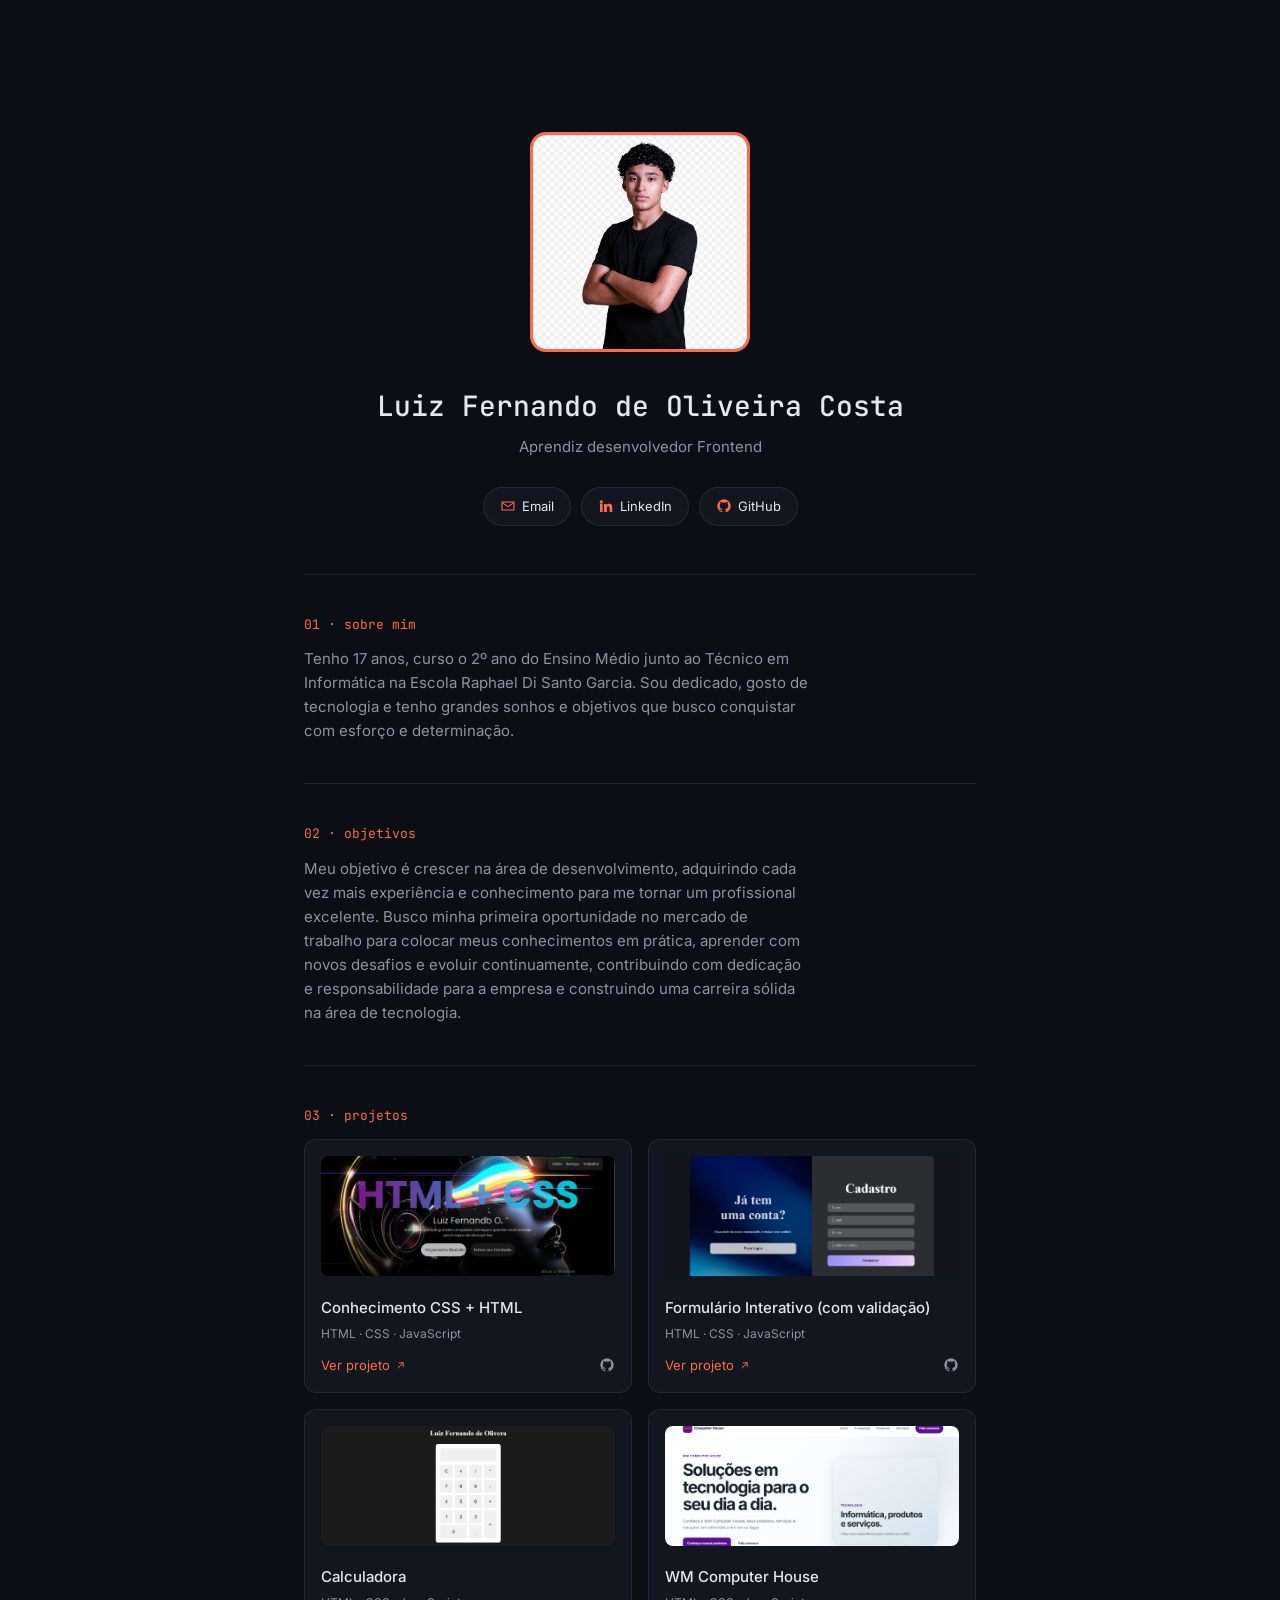
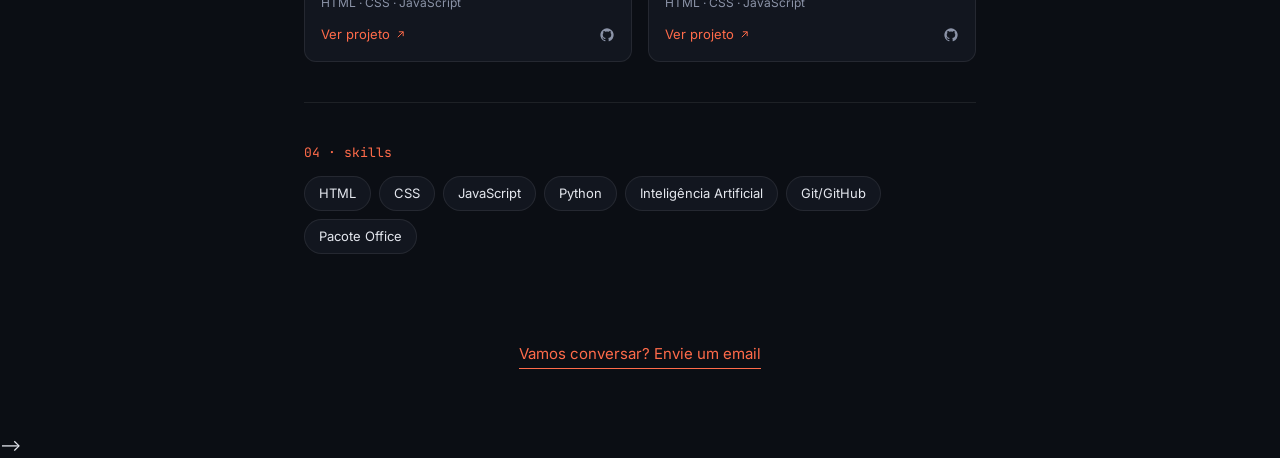
==== index.html @ f67ce9d6 "Add files via upload" ====
<!DOCTYPE html>
<html lang="pt-BR">
<head>
  <meta charset="UTF-8">
  <meta name="viewport" content="width=device-width, initial-scale=1.0">

  <title>LANDING PAGE</title>
  <meta name="description" content="Portfólio de Seu Nome, desenvolvedor(a) frontend. Projetos, skills e contato.">

  <!-- Fontes do Google Fonts: JetBrains Mono (títulos) + Inter (texto) -->
  <link rel="preconnect" href="https://fonts.googleapis.com">
  <link rel="preconnect" href="https://fonts.gstatic.com" crossorigin>
  <link href="https://fonts.googleapis.com/css2?family=Inter:wght@400;500&family=JetBrains+Mono:wght@500&display=swap" rel="stylesheet">

  <!-- Arquivo de estilos (precisa estar na mesma pasta que este HTML) -->
  <link rel="stylesheet" href="./style.css">
</head>
<body>

  
  <header class="hero">
    <div class="photos">

      <img class="photo photo--main" src="./img/foto principal.png" alt="Foto de Seu Nome">
    </div>

    
    <h1 class="hero__name">Luiz Fernando de Oliveira Costa</h1>
    <p class="hero__title"> Aprendiz desenvolvedor Frontend</p>

    
    <nav class="contact-row" aria-label="Contato e redes sociais">
      <a href="mailto: lnando.costa2009@gmail.com" class="contact-pill">
        <svg class="icon" viewBox="0 0 24 24" aria-hidden="true"><path d="M3 6h18v12H3z" fill="none" stroke="currentColor" stroke-width="1.6"/><path d="M3 7l9 6 9-6" fill="none" stroke="currentColor" stroke-width="1.6"/></svg>
        Email
      </a>
      <a href="https://www.linkedin.com/in/luiz-fernando-costa-449b37366/" target="_blank" rel="noopener" class="contact-pill">
        <svg class="icon" viewBox="0 0 24 24" aria-hidden="true"><path fill="currentColor" d="M4.98 3.5a2.5 2.5 0 11-.02 5 2.5 2.5 0 01.02-5zM3 9h4v12H3zM9 9h3.8v1.7h.05c.53-1 1.83-2 3.77-2 4.03 0 4.78 2.65 4.78 6.1V21h-4v-5.6c0-1.34-.02-3.06-1.87-3.06-1.87 0-2.16 1.46-2.16 2.96V21H9z"/></svg>
        LinkedIn
      </a>
      <a href="https://github.com/lnandocosta2009-ctrl" target="_blank" rel="noopener" class="contact-pill">
        <svg class="icon" viewBox="0 0 24 24" aria-hidden="true"><path fill="currentColor" d="M12 2a10 10 0 00-3.16 19.5c.5.1.68-.22.68-.48v-1.7c-2.78.6-3.37-1.34-3.37-1.34-.46-1.16-1.11-1.47-1.11-1.47-.9-.62.07-.6.07-.6 1 .07 1.53 1.03 1.53 1.03.9 1.52 2.34 1.08 2.91.83.09-.65.35-1.08.63-1.33-2.22-.25-4.56-1.11-4.56-4.93 0-1.09.39-1.98 1.03-2.68-.1-.25-.45-1.27.1-2.65 0 0 .84-.27 2.75 1.02a9.5 9.5 0 015 0c1.9-1.29 2.75-1.02 2.75-1.02.55 1.38.2 2.4.1 2.65.64.7 1.03 1.59 1.03 2.68 0 3.83-2.34 4.68-4.57 4.92.36.31.68.92.68 1.85v2.74c0 .27.18.58.69.48A10 10 0 0012 2z"/></svg>
        GitHub
      </a>
    </nav>
  </header>

  <main>

    <!--Sobre mim-->
    <section class="section reveal" id="sobre">
      <p class="section__eyebrow">01 · sobre mim</p>
      <p class="section__text">
        Tenho 17 anos, curso o 2º ano do Ensino Médio junto ao Técnico em Informática na Escola Raphael Di Santo Garcia. Sou dedicado, gosto de tecnologia e tenho grandes sonhos e objetivos que busco conquistar com esforço e determinação.
      </p>
    </section>

    
    <section class="section reveal" id="objetivos">
      <p class="section__eyebrow">02 · objetivos</p>
      <p class="section__text">
        Meu objetivo é crescer na área de desenvolvimento, adquirindo cada vez mais experiência e conhecimento para me tornar um profissional excelente. Busco minha primeira oportunidade no mercado de trabalho para colocar meus conhecimentos em prática, aprender com novos desafios e evoluir continuamente, contribuindo com dedicação e responsabilidade para a empresa e construindo uma carreira sólida na área de tecnologia.
      </p>
    </section>

    <section class="section reveal" id="projetos">
      <p class="section__eyebrow">03 · projetos</p>

      <div class="projects-grid">

        <!-- PROJETO 1 -->
        <article class="project-card">
          <img src="./img/projeto1.PNG" alt="Print do projeto 1" loading="lazy" class="project-card__image">
          <h3 class="project-card__title">Conhecimento CSS + HTML</h3>
          <p class="project-card__stack">HTML · CSS · JavaScript</p>
          <div class="project-card__links">
            <a href="https://primeiro-projeto-dusky.vercel.app/" target="_blank" rel="noopener" class="project-link project-link--main">
              Ver projeto
              <svg class="icon icon--sm" viewBox="0 0 24 24" aria-hidden="true"><path fill="none" stroke="currentColor" stroke-width="1.8" d="M7 17L17 7M9 7h8v8"/></svg>
            </a>
            <a href="https://github.com/lnandocosta2009-ctrl/Primeiro-Projeto" target="_blank" rel="noopener" class="project-link project-link--code" aria-label="Ver código no GitHub">
              <svg class="icon" viewBox="0 0 24 24" aria-hidden="true"><path fill="currentColor" d="M12 2a10 10 0 00-3.16 19.5c.5.1.68-.22.68-.48v-1.7c-2.78.6-3.37-1.34-3.37-1.34-.46-1.16-1.11-1.47-1.11-1.47-.9-.62.07-.6.07-.6 1 .07 1.53 1.03 1.53 1.03.9 1.52 2.34 1.08 2.91.83.09-.65.35-1.08.63-1.33-2.22-.25-4.56-1.11-4.56-4.93 0-1.09.39-1.98 1.03-2.68-.1-.25-.45-1.27.1-2.65 0 0 .84-.27 2.75 1.02a9.5 9.5 0 015 0c1.9-1.29 2.75-1.02 2.75-1.02.55 1.38.2 2.4.1 2.65.64.7 1.03 1.59 1.03 2.68 0 3.83-2.34 4.68-4.57 4.92.36.31.68.92.68 1.85v2.74c0 .27.18.58.69.48A10 10 0 0012 2z"/></svg>
            </a>
          </div>
        </article>

        <!-- PROJETO 2 -->
        <article class="project-card">
          <img src="./img/Formulário Interativo.PNG" alt="Print do projeto 2" loading="lazy" class="project-card__image">
          <h3 class="project-card__title">Formulário Interativo (com validação)</h3>
          <p class="project-card__stack">HTML · CSS · JavaScript</p>
          <div class="project-card__links">
            <a href="https://formul-rio-interativo.vercel.app/" target="_blank" rel="noopener" class="project-link project-link--main">
              Ver projeto
              <svg class="icon icon--sm" viewBox="0 0 24 24" aria-hidden="true"><path fill="none" stroke="currentColor" stroke-width="1.8" d="M7 17L17 7M9 7h8v8"/></svg>
            </a>
            <a href="https://github.com/lnandocosta2009-ctrl/Formul-rio-interativo" target="_blank" rel="noopener" class="project-link project-link--code" aria-label="Ver código no GitHub">
              <svg class="icon" viewBox="0 0 24 24" aria-hidden="true"><path fill="currentColor" d="M12 2a10 10 0 00-3.16 19.5c.5.1.68-.22.68-.48v-1.7c-2.78.6-3.37-1.34-3.37-1.34-.46-1.16-1.11-1.47-1.11-1.47-.9-.62.07-.6.07-.6 1 .07 1.53 1.03 1.53 1.03.9 1.52 2.34 1.08 2.91.83.09-.65.35-1.08.63-1.33-2.22-.25-4.56-1.11-4.56-4.93 0-1.09.39-1.98 1.03-2.68-.1-.25-.45-1.27.1-2.65 0 0 .84-.27 2.75 1.02a9.5 9.5 0 015 0c1.9-1.29 2.75-1.02 2.75-1.02.55 1.38.2 2.4.1 2.65.64.7 1.03 1.59 1.03 2.68 0 3.83-2.34 4.68-4.57 4.92.36.31.68.92.68 1.85v2.74c0 .27.18.58.69.48A10 10 0 0012 2z"/></svg>
            </a>
          </wdiv>
        </article>

        <!--Projeto 3-->
         <article class="project-card">
          <img src="./img/calculadora.PNG" alt="Print do projeto 2" loading="lazy" class="project-card__image">
          <h3 class="project-card__title">Calculadora</h3>
          <p class="project-card__stack">HTML · CSS · JavaScript</p>
          <div class="project-card__links">
            <a href="https://calculadora-red-gamma.vercel.app/" target="_blank" rel="noopener" class="project-link project-link--main">
              Ver projeto
              <svg class="icon icon--sm" viewBox="0 0 24 24" aria-hidden="true"><path fill="none" stroke="currentColor" stroke-width="1.8" d="M7 17L17 7M9 7h8v8"/></svg>
            </a>
            <a href="https://github.com/lnandocosta2009-ctrl/Calculadora" target="_blank" rel="noopener" class="project-link project-link--code" aria-label="Ver código no GitHub">
              <svg class="icon" viewBox="0 0 24 24" aria-hidden="true"><path fill="currentColor" d="M12 2a10 10 0 00-3.16 19.5c.5.1.68-.22.68-.48v-1.7c-2.78.6-3.37-1.34-3.37-1.34-.46-1.16-1.11-1.47-1.11-1.47-.9-.62.07-.6.07-.6 1 .07 1.53 1.03 1.53 1.03.9 1.52 2.34 1.08 2.91.83.09-.65.35-1.08.63-1.33-2.22-.25-4.56-1.11-4.56-4.93 0-1.09.39-1.98 1.03-2.68-.1-.25-.45-1.27.1-2.65 0 0 .84-.27 2.75 1.02a9.5 9.5 0 015 0c1.9-1.29 2.75-1.02 2.75-1.02.55 1.38.2 2.4.1 2.65.64.7 1.03 1.59 1.03 2.68 0 3.83-2.34 4.68-4.57 4.92.36.31.68.92.68 1.85v2.74c0 .27.18.58.69.48A10 10 0 0012 2z"/></svg>
            </a>
          </wdiv>
        </article>

      
         <article class="project-card">
          <img src="./img/WM computer House.PNG" alt="Print do projeto 2" loading="lazy" class="project-card__image">
          <h3 class="project-card__title">WM Computer House</h3>
          <p class="project-card__stack">HTML · CSS · JavaScript</p>
          <div class="project-card__links">
            <a href="https://wm-computer-house.vercel.app/" target="_blank" rel="noopener" class="project-link project-link--main">
              Ver projeto
              <svg class="icon icon--sm" viewBox="0 0 24 24" aria-hidden="true"><path fill="none" stroke="currentColor" stroke-width="1.8" d="M7 17L17 7M9 7h8v8"/></svg>
            </a>
            <a href="https://github.com/lnandocosta2009-ctrl/wm-computer-house" target="_blank" rel="noopener" class="project-link project-link--code" aria-label="Ver código no GitHub">
              <svg class="icon" viewBox="0 0 24 24" aria-hidden="true"><path fill="currentColor" d="M12 2a10 10 0 00-3.16 19.5c.5.1.68-.22.68-.48v-1.7c-2.78.6-3.37-1.34-3.37-1.34-.46-1.16-1.11-1.47-1.11-1.47-.9-.62.07-.6.07-.6 1 .07 1.53 1.03 1.53 1.03.9 1.52 2.34 1.08 2.91.83.09-.65.35-1.08.63-1.33-2.22-.25-4.56-1.11-4.56-4.93 0-1.09.39-1.98 1.03-2.68-.1-.25-.45-1.27.1-2.65 0 0 .84-.27 2.75 1.02a9.5 9.5 0 015 0c1.9-1.29 2.75-1.02 2.75-1.02.55 1.38.2 2.4.1 2.65.64.7 1.03 1.59 1.03 2.68 0 3.83-2.34 4.68-4.57 4.92.36.31.68.92.68 1.85v2.74c0 .27.18.58.69.48A10 10 0 0012 2z"/></svg>
            </a>
          </wdiv>
        </article>
    
      </div>
    </section>

    
    <section class="section reveal" id="skills">
      <p class="section__eyebrow">04 · skills</p>
      <ul class="skills-list">
        <li class="skill-tag">HTML</li>
        <li class="skill-tag">CSS</li>
        <li class="skill-tag">JavaScript</li>
        <li class="skill-tag">Python</li>
        <li class="skill-tag">Inteligência Artificial</li>
        <li class="skill-tag">Git/GitHub</li>
        <li class="skill-tag">Pacote Office</li>
      </ul>
    </section>

  </main>

  <!--RODAPÉ-->
  <footer class="footer">
    <a href="mailto:lnando.costa2009@gmail.com" class="footer__cta">Vamos conversar? Envie um email</a>

    <!-- Botão "voltar ao topo" -->
    <button id="btnTopo" class="back-to-top" aria-label="Voltar ao topo">
      <svg class="icon" viewBox="0 0 24 24" aria-hidden="true"><path fill="none" stroke="currentColor" stroke-width="1.8" d="M12 19V5M5 12l7-7 7 7"/></svg>
    </button>
  </footer>

 -->
  <script src="script.js"></script>
</body>
</html>
---- style.css ----
:root {
  --bg: #0B0E14;             
  --surface: #12161F;        
  --surface-alt: #1A2030;     
  --border: rgba(255, 255, 255, 0.08);
  --text-primary: #E4E7EE;
  --text-secondary: #8B93A7;
  --accent: #FF6B4A;         
  --accent-secondary: #3ECF8E;

  --font-body: 'Inter', sans-serif;
  --font-heading: 'JetBrains Mono', monospace;
}


* {
  box-sizing: border-box;
  margin: 0;
  padding: 0;
}

body {
  background: var(--bg);
  color: var(--text-primary);
  font-family: var(--font-body);
  line-height: 1.6;
  -webkit-font-smoothing: antialiased;
}

a {
  color: inherit;
  text-decoration: none;
}

/* Foco visível pra quem navega pelo teclado (acessibilidade) */
a:focus-visible,
button:focus-visible {
  outline: 2px solid var(--accent);
  outline-offset: 2px;
}

.icon {
  width: 16px;
  height: 16px;
}
.icon--sm {
  width: 13px;
  height: 13px;
}

/* ==============================================================
   HERO (topo com as 3 fotos)
================================================================= */
.hero {
  padding: 72px 24px 48px;
  text-align: center;
}

.photos {
  display: flex;
  justify-content: center;
  align-items: flex-end;
  height: 280px; /* controla o espaço reservado pras fotos */
  margin-bottom: 32px;
}

.photo {
  object-fit: cover;
  border-radius: 16px;
  background: var(--surface-alt); /* aparece enquanto a foto carrega */
}

.photo--main {
  width: 220px;
  height: 220px;
  border: 3px solid var(--accent);
  box-shadow: 0 0 0 8px var(--bg); /* "respiro" entre a foto principal e as de trás */
  z-index: 2; /* garante que ela fique por cima das laterais */
  position: relative;
}

.photo--side {
  width: 150px;
  height: 150px;
  border: 1px solid var(--border);
  opacity: 0.9;
}

.photo--left {
  transform: rotate(-8deg) translateX(36px);
}

.photo--right {
  transform: rotate(8deg) translateX(-36px);
}

.hero__name {
  font-family: var(--font-heading);
  font-weight: 500;
  font-size: 28px;
  margin-bottom: 6px;
}

.hero__title {
  color: var(--text-secondary);
  font-size: 15px;
  margin-bottom: 28px;
}

/* ---- Animação de entrada das fotos (sobem e aparecem) ---- */
@keyframes riseIn {
  from {
    opacity: 0;
    transform: translateY(32px);
  }
  to {
    opacity: 1;
    transform: translateY(0);
  }
}

/* A foto principal já tem transform fixo (nenhum), então a animação
   só mexe em opacity/translateY. Já as fotos laterais têm rotação +
   translateX fixos: por isso a animação delas usa a mesma técnica,
   mas combinando os dois com uma variável de transform final
   (ver as classes .photo--left/.photo--right acima: o navegador
   aplica a rotação/translateX como estado final da animação). */
.photo--main {
  animation: riseIn 0.6s cubic-bezier(0.2, 0.8, 0.2, 1) both;
}

.photo--left {
  animation: riseInLeft 0.6s cubic-bezier(0.2, 0.8, 0.2, 1) 0.12s both;
}
.photo--right {
  animation: riseInRight 0.6s cubic-bezier(0.2, 0.8, 0.2, 1) 0.12s both;
}

@keyframes riseInLeft {
  from { opacity: 0; transform: rotate(-8deg) translateX(36px) translateY(32px); }
  to   { opacity: 1; transform: rotate(-8deg) translateX(28px) translateY(0); }
}
@keyframes riseInRight {
  from { opacity: 0; transform: rotate(8deg) translateX(-36px) translateY(32px); }
  to   { opacity: 1; transform: rotate(8deg) translateX(-36px) translateY(0); }
}

/* Respeita quem tem a opção "reduzir movimento" ativada no sistema */
@media (prefers-reduced-motion: reduce) {
  .photo--main,
  .photo--left,
  .photo--right {
    animation: none;
  }
}

/* ==============================================================
   LINKS DE CONTATO (email, LinkedIn, GitHub)
================================================================= */
.contact-row {
  display: flex;
  justify-content: center;
  flex-wrap: wrap;
  gap: 10px;
}

.contact-pill {
  display: inline-flex;
  align-items: center;
  gap: 6px;
  background: var(--surface);
  border: 1px solid var(--border);
  border-radius: 20px;
  padding: 8px 16px;
  font-size: 13px;
  transition: border-color 0.15s ease;
}

.contact-pill:hover {
  border-color: var(--accent);
}

.contact-pill .icon {
  color: var(--accent);
}

/* ==============================================================
   SEÇÕES (sobre, objetivos, projetos, skills)
================================================================= */
main {
  max-width: 720px;
  margin: 0 auto;
  padding: 0 24px;
}

.section {
  border-top: 1px solid var(--border);
  padding: 40px 0;
}

.section__eyebrow {
  font-family: var(--font-heading);
  font-size: 13px;
  color: var(--accent);
  margin-bottom: 12px;
}

.section__text {
  color: var(--text-secondary);
  font-size: 15px;
  max-width: 56ch; /* linhas de texto mais curtas = mais fácil de ler */
}

/* ==============================================================
   PROJETOS
================================================================= */
.projects-grid {
  display: grid;
  grid-template-columns: 1fr 1fr; /* 2 colunas no desktop */
  gap: 16px;
}

.project-card {
  background: var(--surface);
  border: 1px solid var(--border);
  border-radius: 12px;
  padding: 16px;
  transition: border-color 0.15s ease, transform 0.15s ease;
}

.project-card:hover {
  border-color: var(--accent);
  transform: translateY(-2px);
}

.project-card__image {
  width: 100%;
  height: 120px;
  object-fit: cover;
  border-radius: 8px;
  background: var(--surface-alt); /* aparece enquanto a imagem carrega */
  margin-bottom: 12px;
}

.project-card__title {
  font-size: 15px;
  font-weight: 500;
  margin-bottom: 4px;
}

.project-card__stack {
  font-size: 12px;
  color: var(--text-secondary);
  margin-bottom: 12px;
}

.project-card__links {
  display: flex;
  align-items: center;
  justify-content: space-between;
}

.project-link {
  display: inline-flex;
  align-items: center;
}

.project-link--main {
  display: inline-flex;
  align-items: center;
  gap: 4px;
  font-size: 13px;
  color: var(--accent);
}

.project-link--code {
  color: var(--text-secondary);
  transition: color 0.15s ease;
}
.project-link--code:hover {
  color: var(--text-primary);
}

/* ==============================================================
   SKILLS
================================================================= */
.skills-list {
  display: flex;
  flex-wrap: wrap;
  gap: 8px;
  list-style: none;
}

.skill-tag {
  background: var(--surface);
  border: 1px solid var(--border);
  border-radius: 20px;
  padding: 6px 14px;
  font-size: 13px;
}

/* ==============================================================
   RODAPÉ
================================================================= */
.footer {
  max-width: 720px;
  margin: 0 auto;
  padding: 48px 24px 64px;
  display: flex;
  justify-content: center;
}

.footer__cta {
  color: var(--accent);
  font-size: 15px;
  border-bottom: 1px solid var(--accent);
  padding-bottom: 2px;
}

/* Botão "voltar ao topo": fica escondido até o script.js
   adicionar a classe "is-visible" (depois que a pessoa rola a página) */
.back-to-top {
  position: fixed;
  bottom: 24px;
  right: 24px;
  width: 44px;
  height: 44px;
  border-radius: 50%;
  background: var(--surface);
  border: 1px solid var(--border);
  color: var(--text-primary);
  display: flex;
  align-items: center;
  justify-content: center;
  cursor: pointer;
  opacity: 0;
  visibility: hidden;
  transition: opacity 0.2s ease, visibility 0.2s ease;
}

.back-to-top.is-visible {
  opacity: 1;
  visibility: visible;
}

.back-to-top:hover {
  border-color: var(--accent);
}

/* ==============================================================
   RESPONSIVIDADE
   Abaixo de 768px (tablets e celulares maiores)
================================================================= */
@media (max-width: 768px) {
  .projects-grid {
    grid-template-columns: 1fr; /* projetos empilham em 1 coluna */
  }
}

/* Abaixo de 480px (celulares) */
@media (max-width: 480px) {
  .hero {
    padding: 56px 16px 40px;
  }

  .photos {
    height: 160px;
  }

  /* fotos menores e mais próximas, senão não cabe na tela */
  .photo--main {
    width: 120px;
    height: 120px;
  }

  .photo--side {
    width: 84px;
    height: 84px;
  }

  .photo--left {
    transform: rotate(-8deg) translateX(16px);
  }
  .photo--right {
    transform: rotate(8deg) translateX(-16px);
  }
  @keyframes riseInLeft {
    from { opacity: 0; transform: rotate(-8deg) translateX(16px) translateY(32px); }
    to   { opacity: 1; transform: rotate(-8deg) translateX(16px) translateY(0); }
  }
  @keyframes riseInRight {
    from { opacity: 0; transform: rotate(8deg) translateX(-16px) translateY(32px); }
    to   { opacity: 1; transform: rotate(8deg) translateX(-16px) translateY(0); }
  }

  .hero__name {
    font-size: 22px;
  }

  .contact-pill {
    font-size: 12px;
    padding: 7px 12px;
  }

  main {
    padding: 0 16px;
  }

  .back-to-top {
    right: 16px;
    bottom: 16px;
  }
}


.reveal {
  opacity: 0;
  transform: translateY(24px);
  transition: opacity 0.6s ease, transform 0.6s ease;
}

.reveal.is-visible {
  opacity: 1;
  transform: translateY(0);
}

@media (prefers-reduced-motion: reduce) {
  .reveal {
    opacity: 1;
    transform: none;
    transition: none;
  }
}

.project-card:hover {
  border-color: var(--accent);
  transform: translateY(-6px);
  box-shadow: 0 12px 24px rgba(0, 0, 0, 0.35), 0 0 0 1px var(--accent), 0 0 24px rgba(255, 107, 74, 0.35);
}

@media (prefers-reduced-motion: reduce) {
  .project-card:hover {
    transform: none;
  }
}
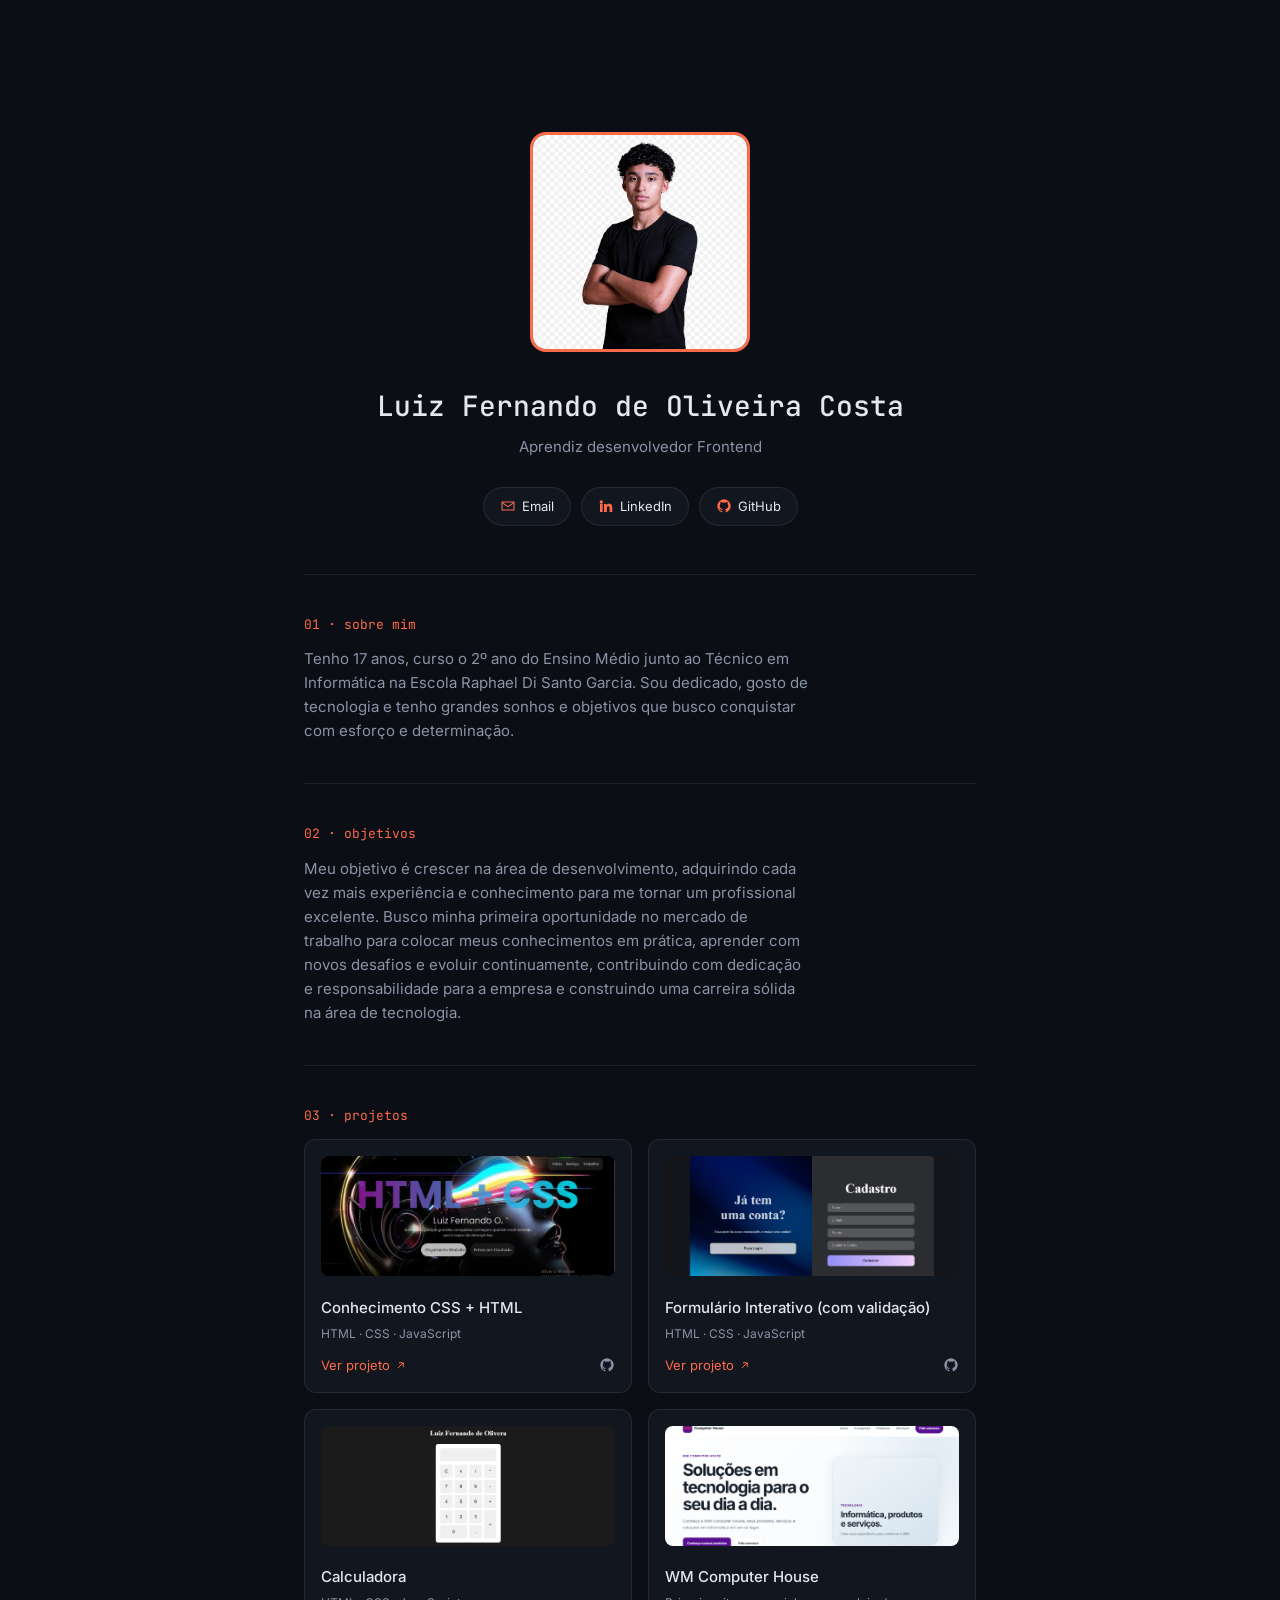
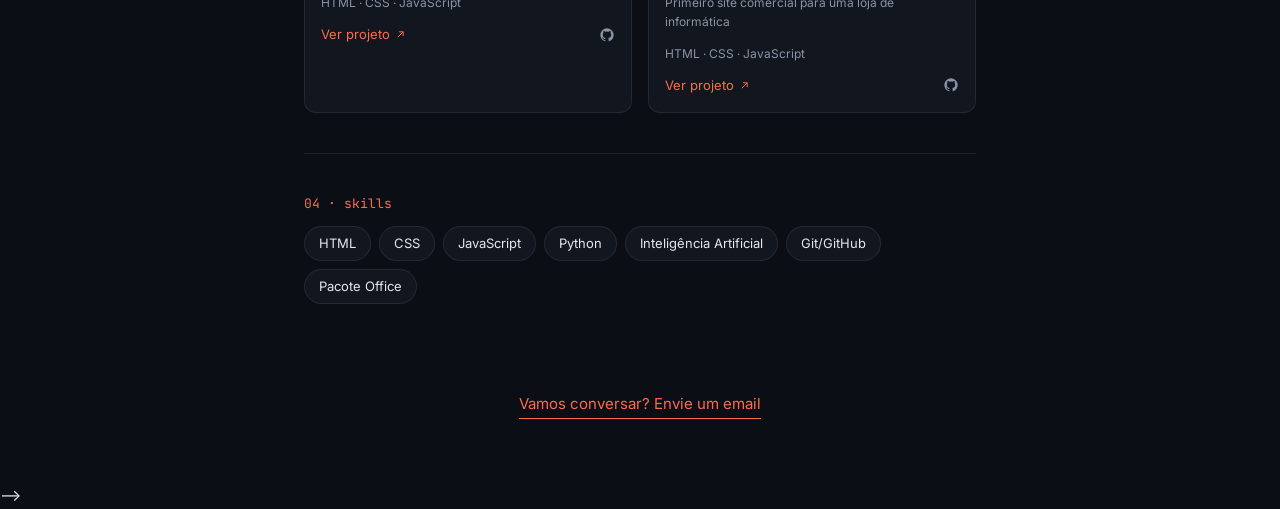
==== commit 33059cd0: "Add files via upload" ====
--- a/index.html
+++ b/index.html
@@ -120,6 +120,7 @@
          <article class="project-card">
           <img src="./img/WM computer House.PNG" alt="Print do projeto 2" loading="lazy" class="project-card__image">
           <h3 class="project-card__title">WM Computer House</h3>
+          <p class="project-card__stack">Primeiro site comercial para uma loja de informática</p>
           <p class="project-card__stack">HTML · CSS · JavaScript</p>
           <div class="project-card__links">
             <a href="https://wm-computer-house.vercel.app/" target="_blank" rel="noopener" class="project-link project-link--main">
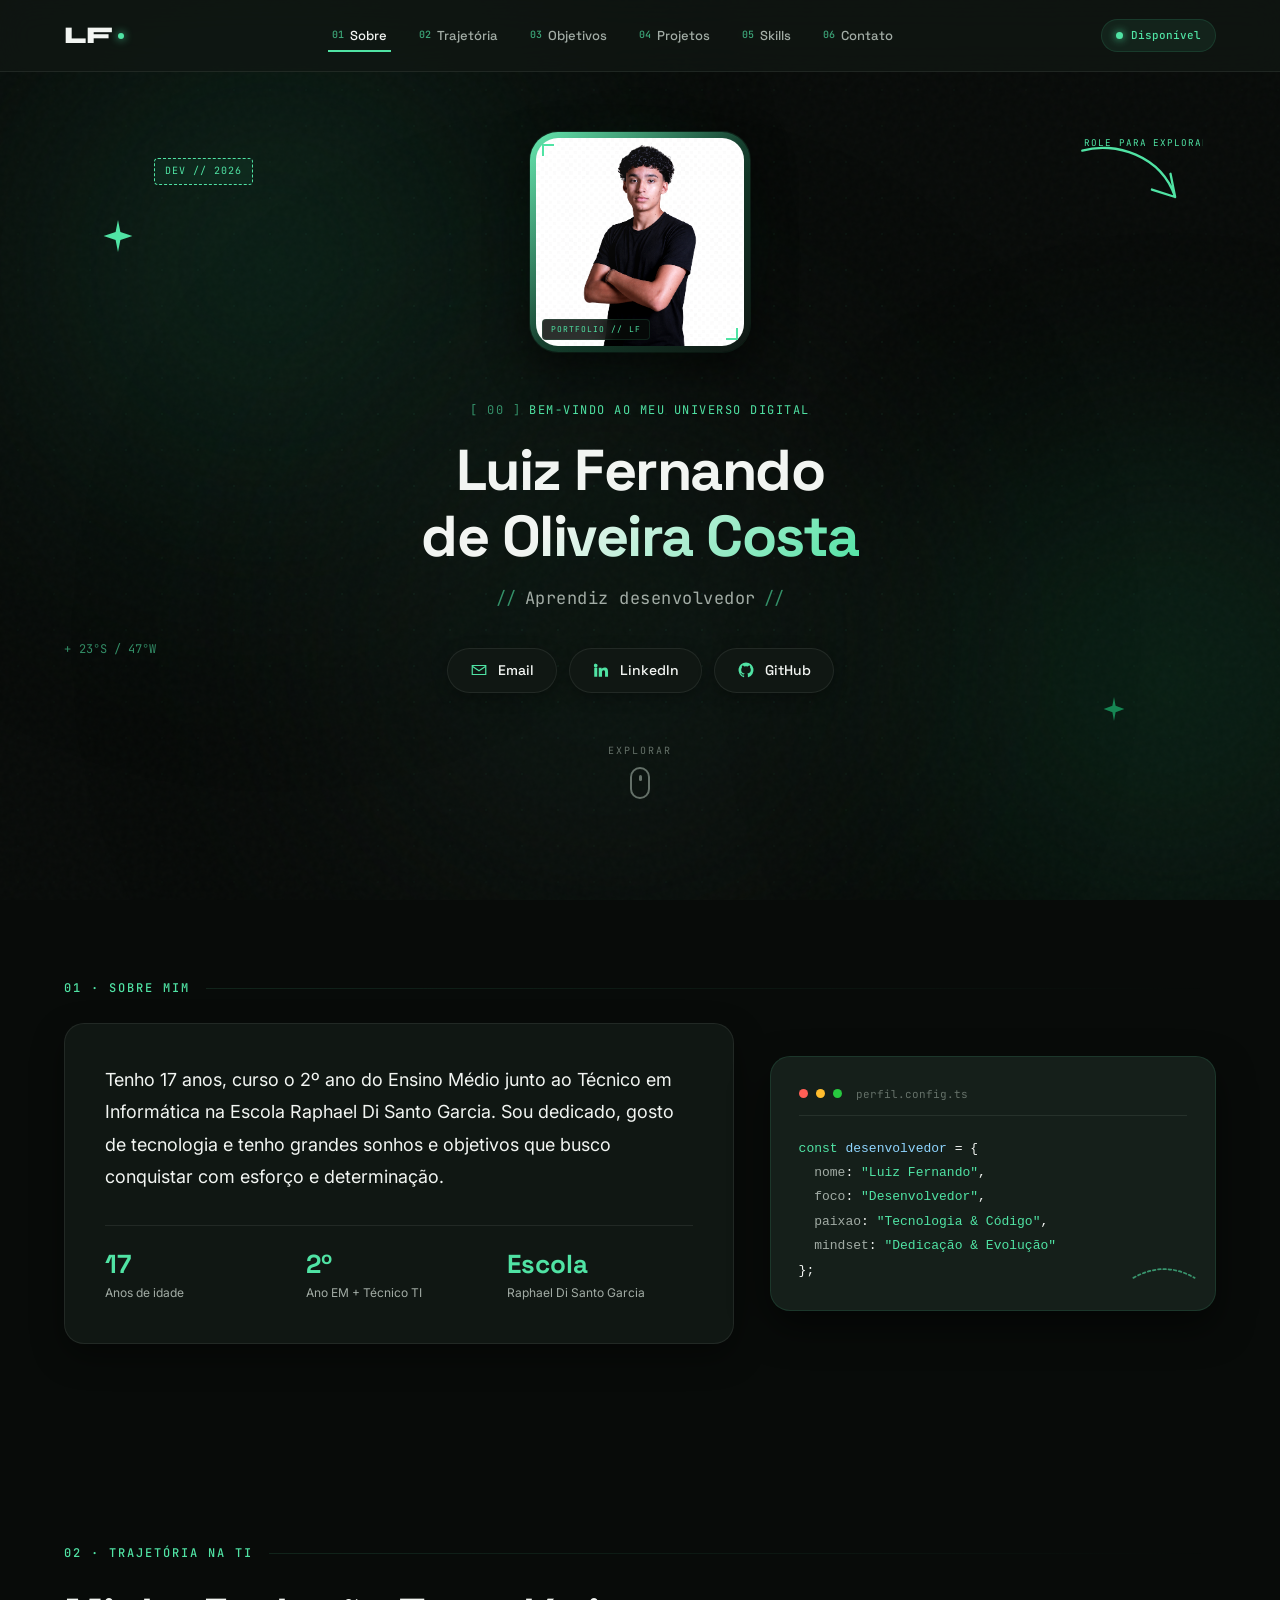
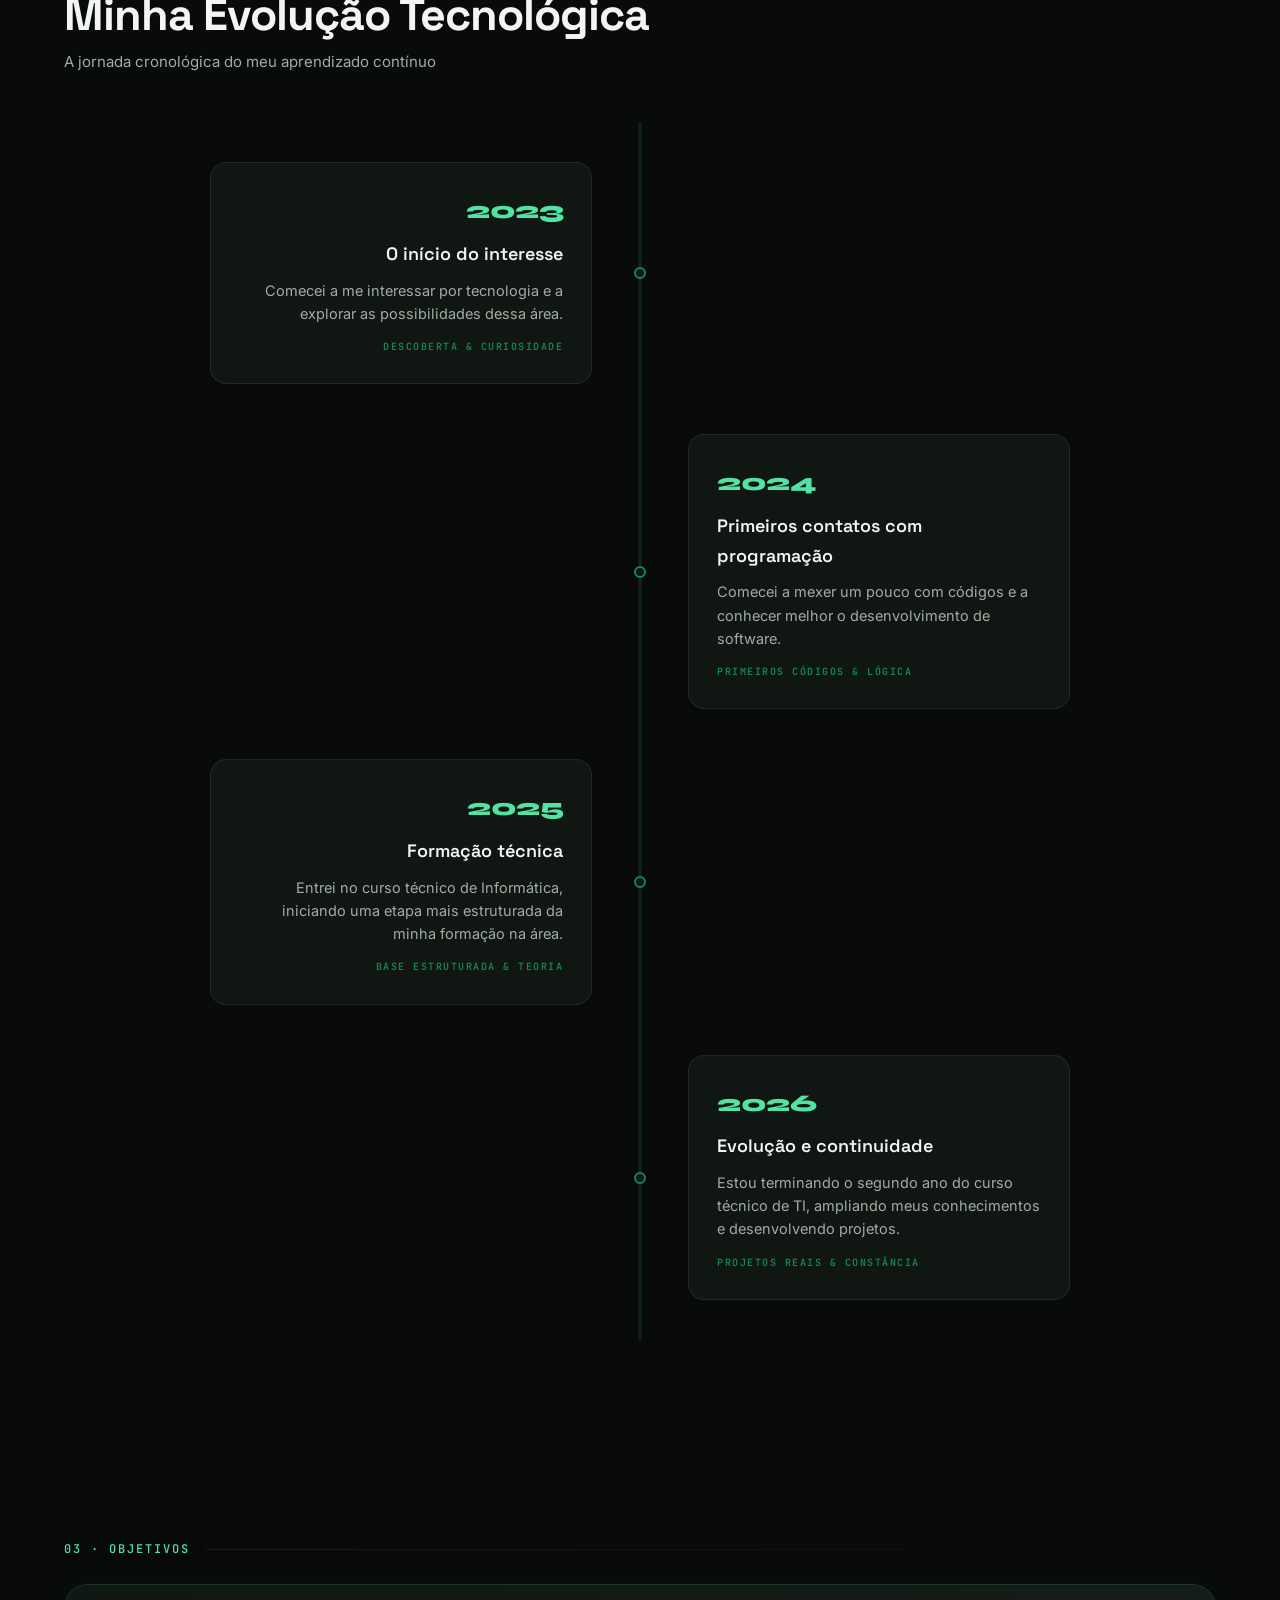
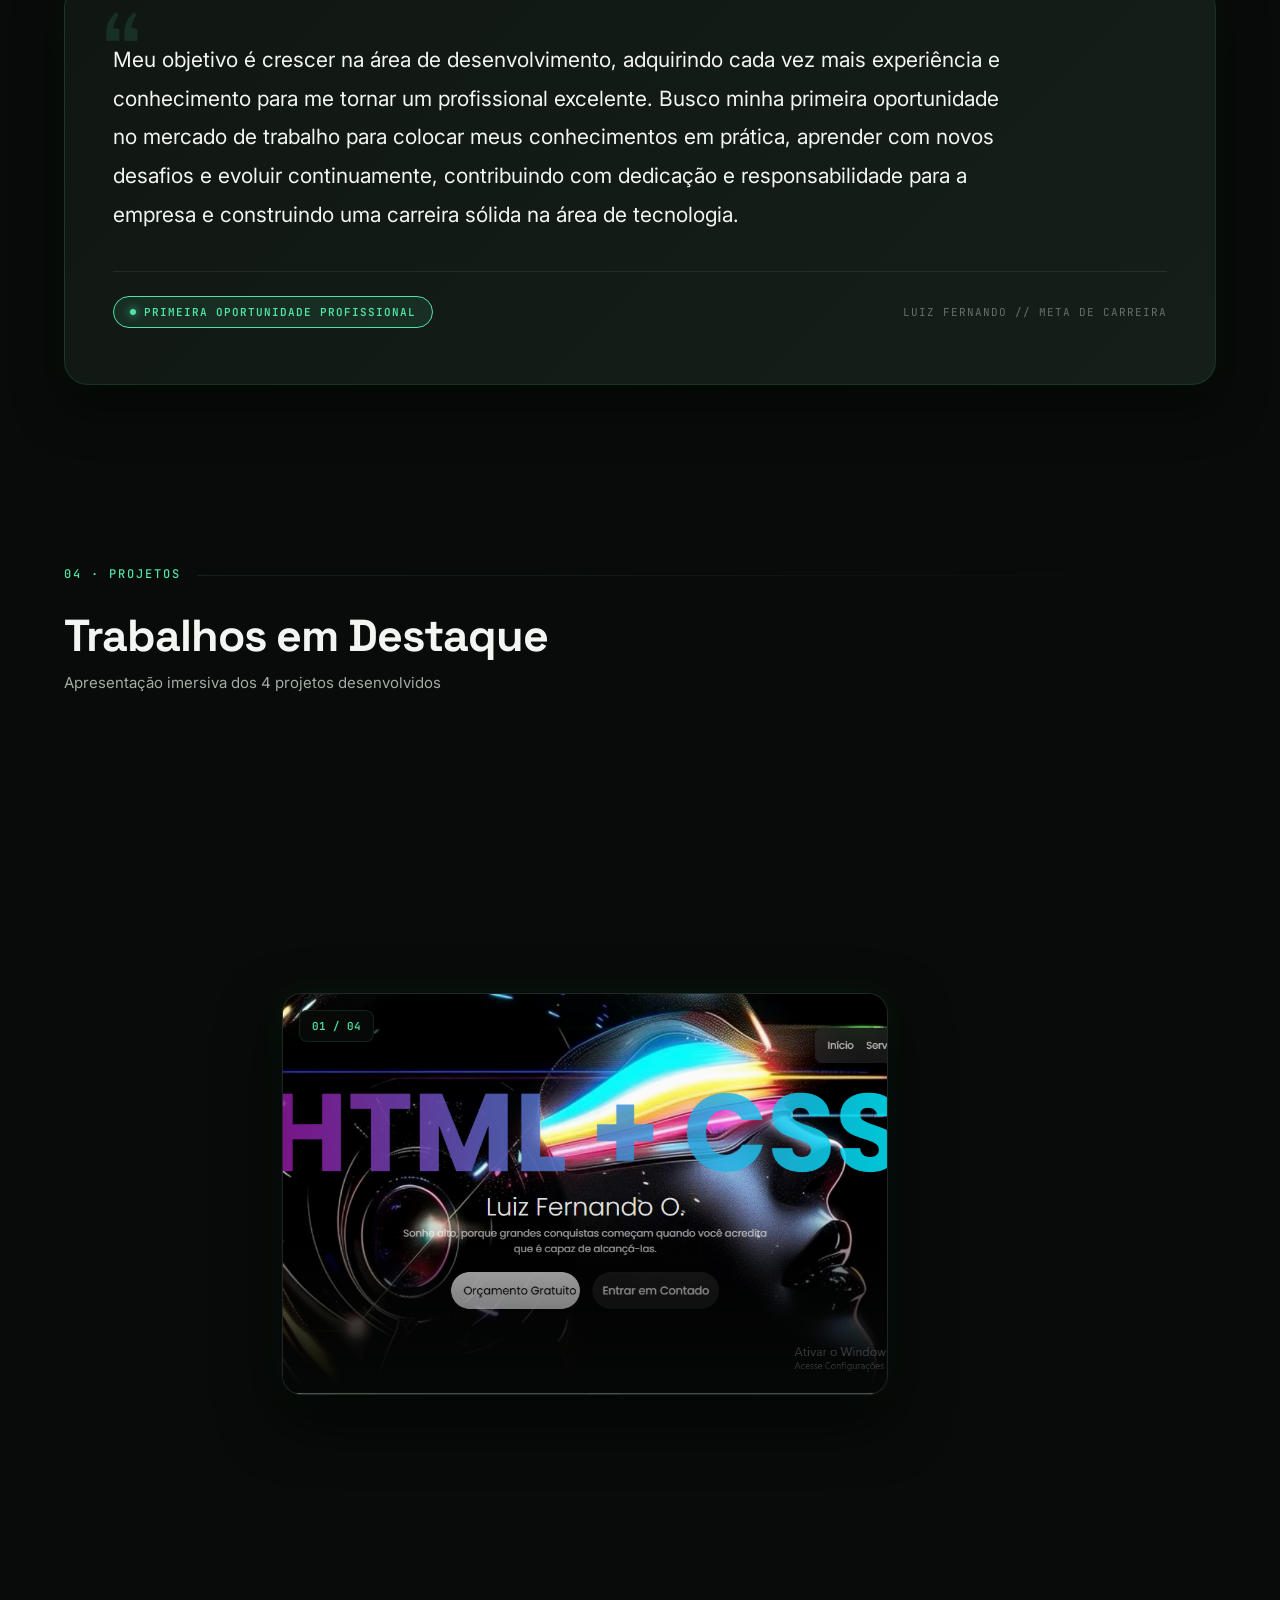
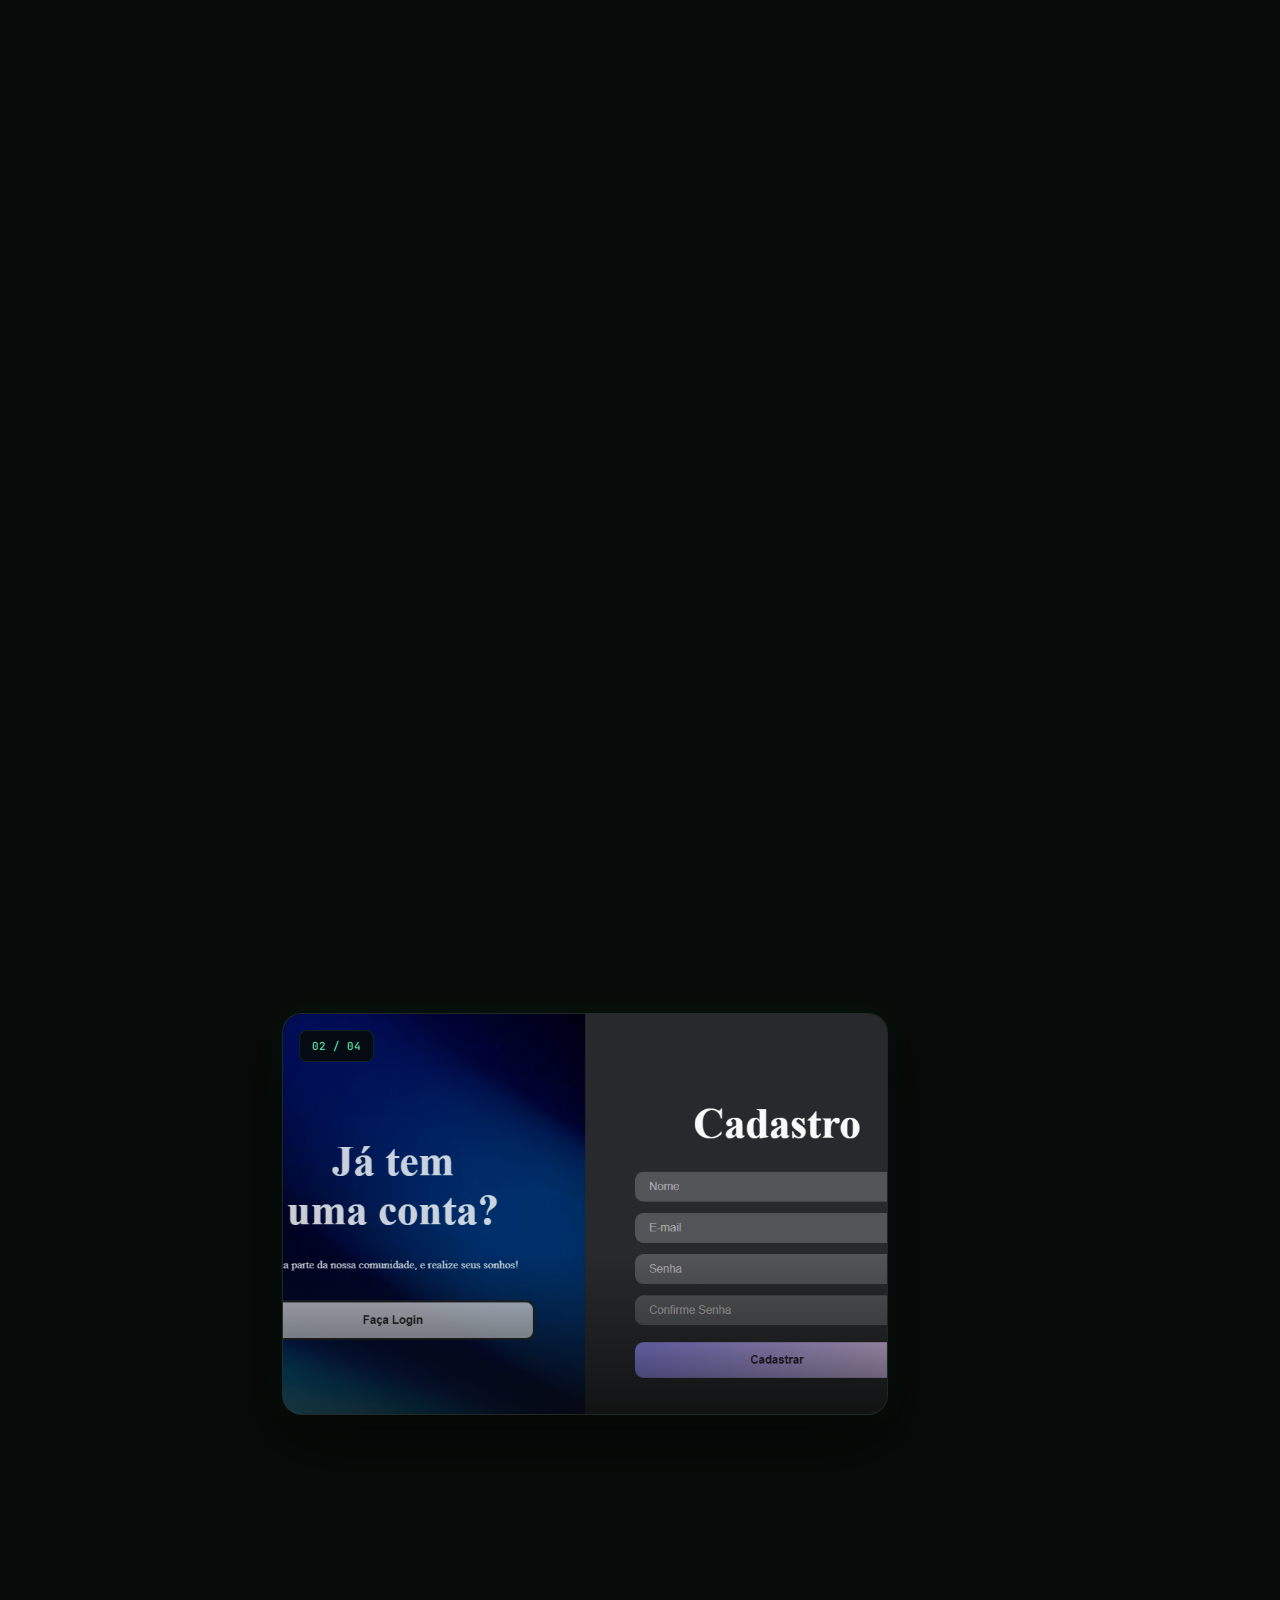
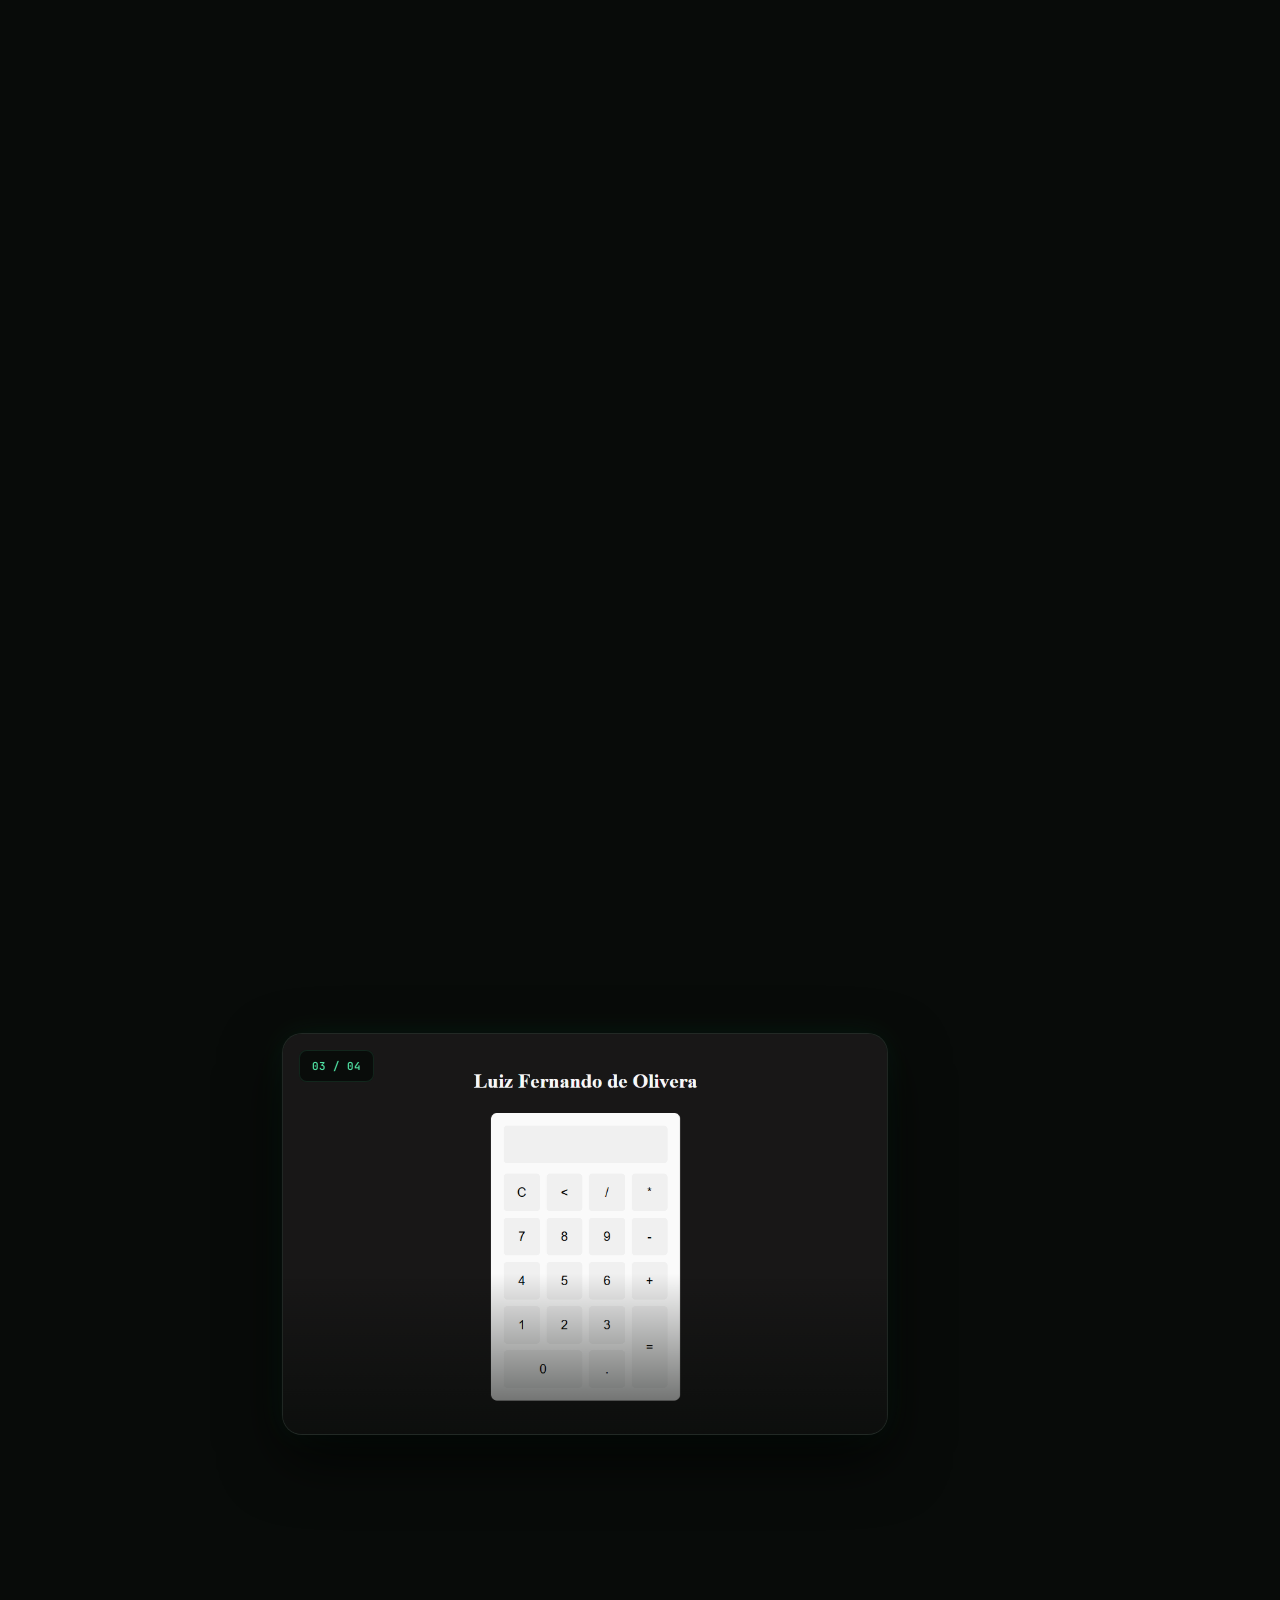
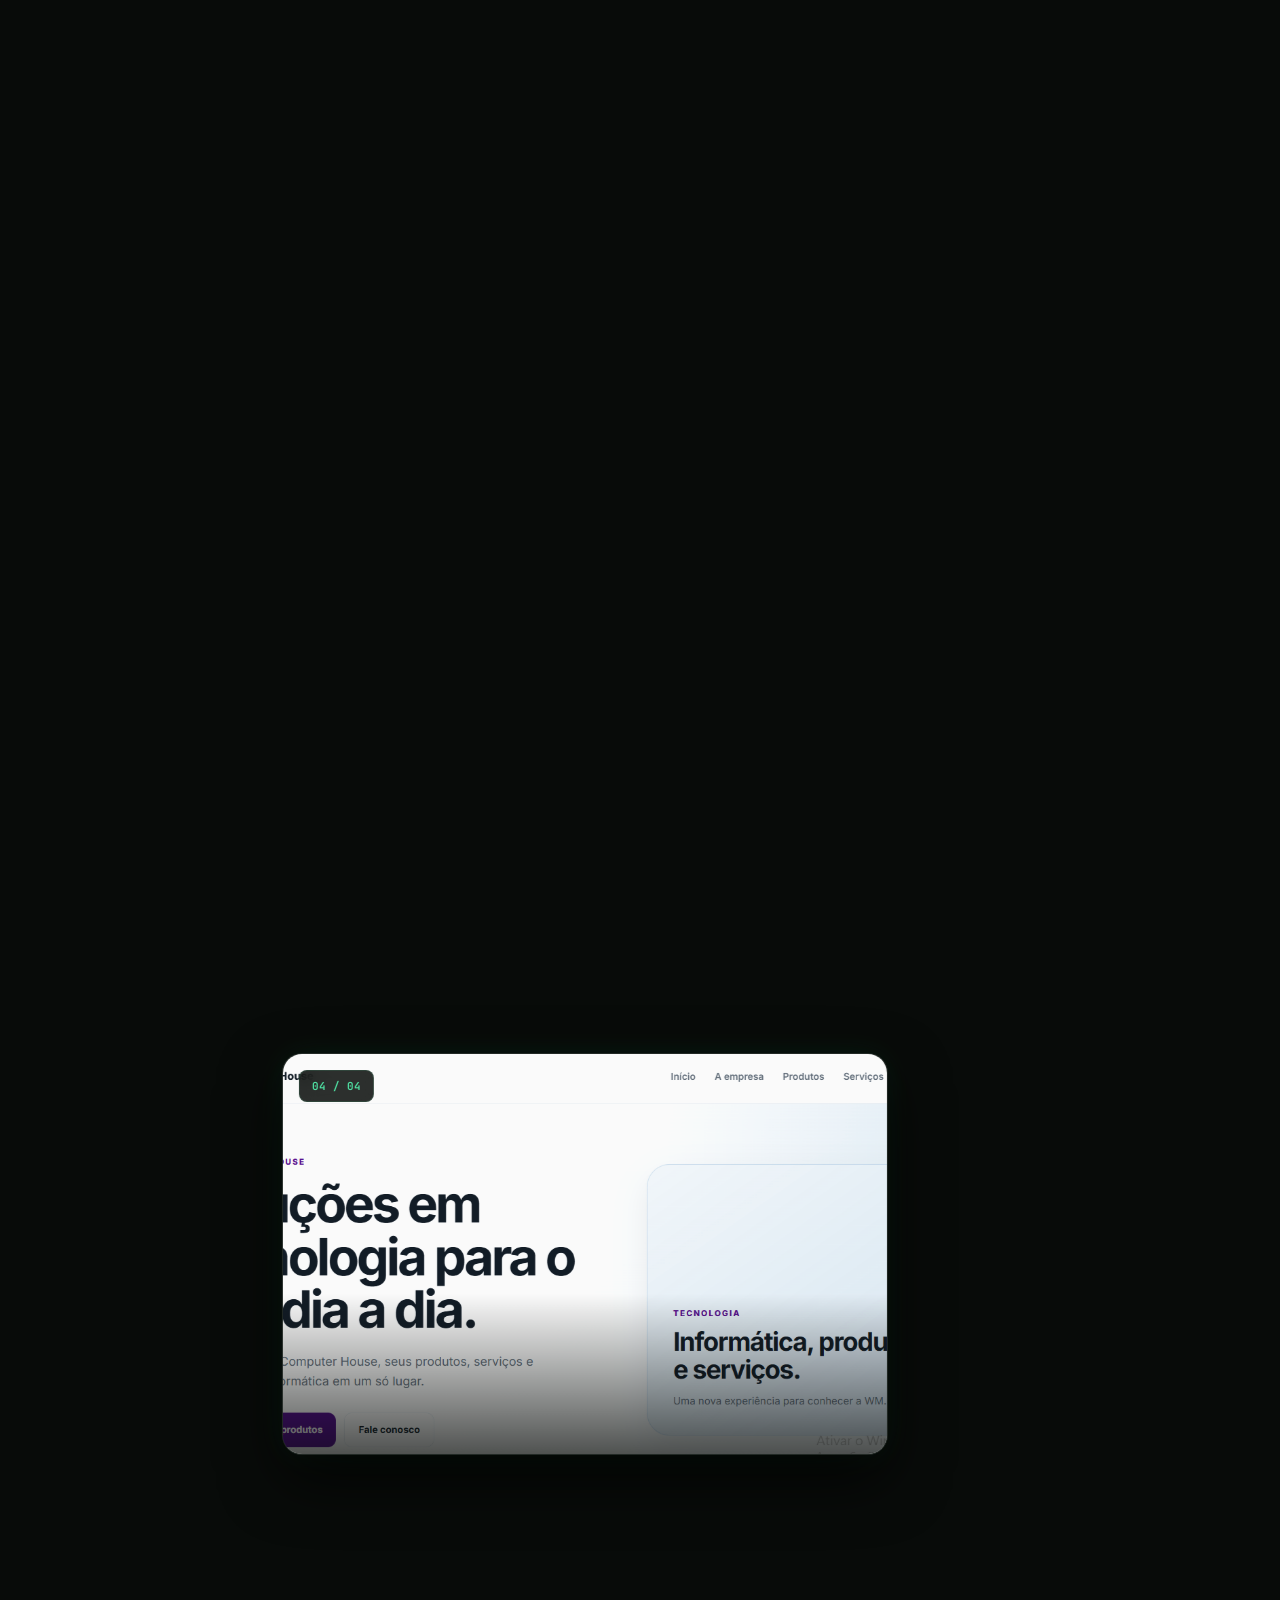
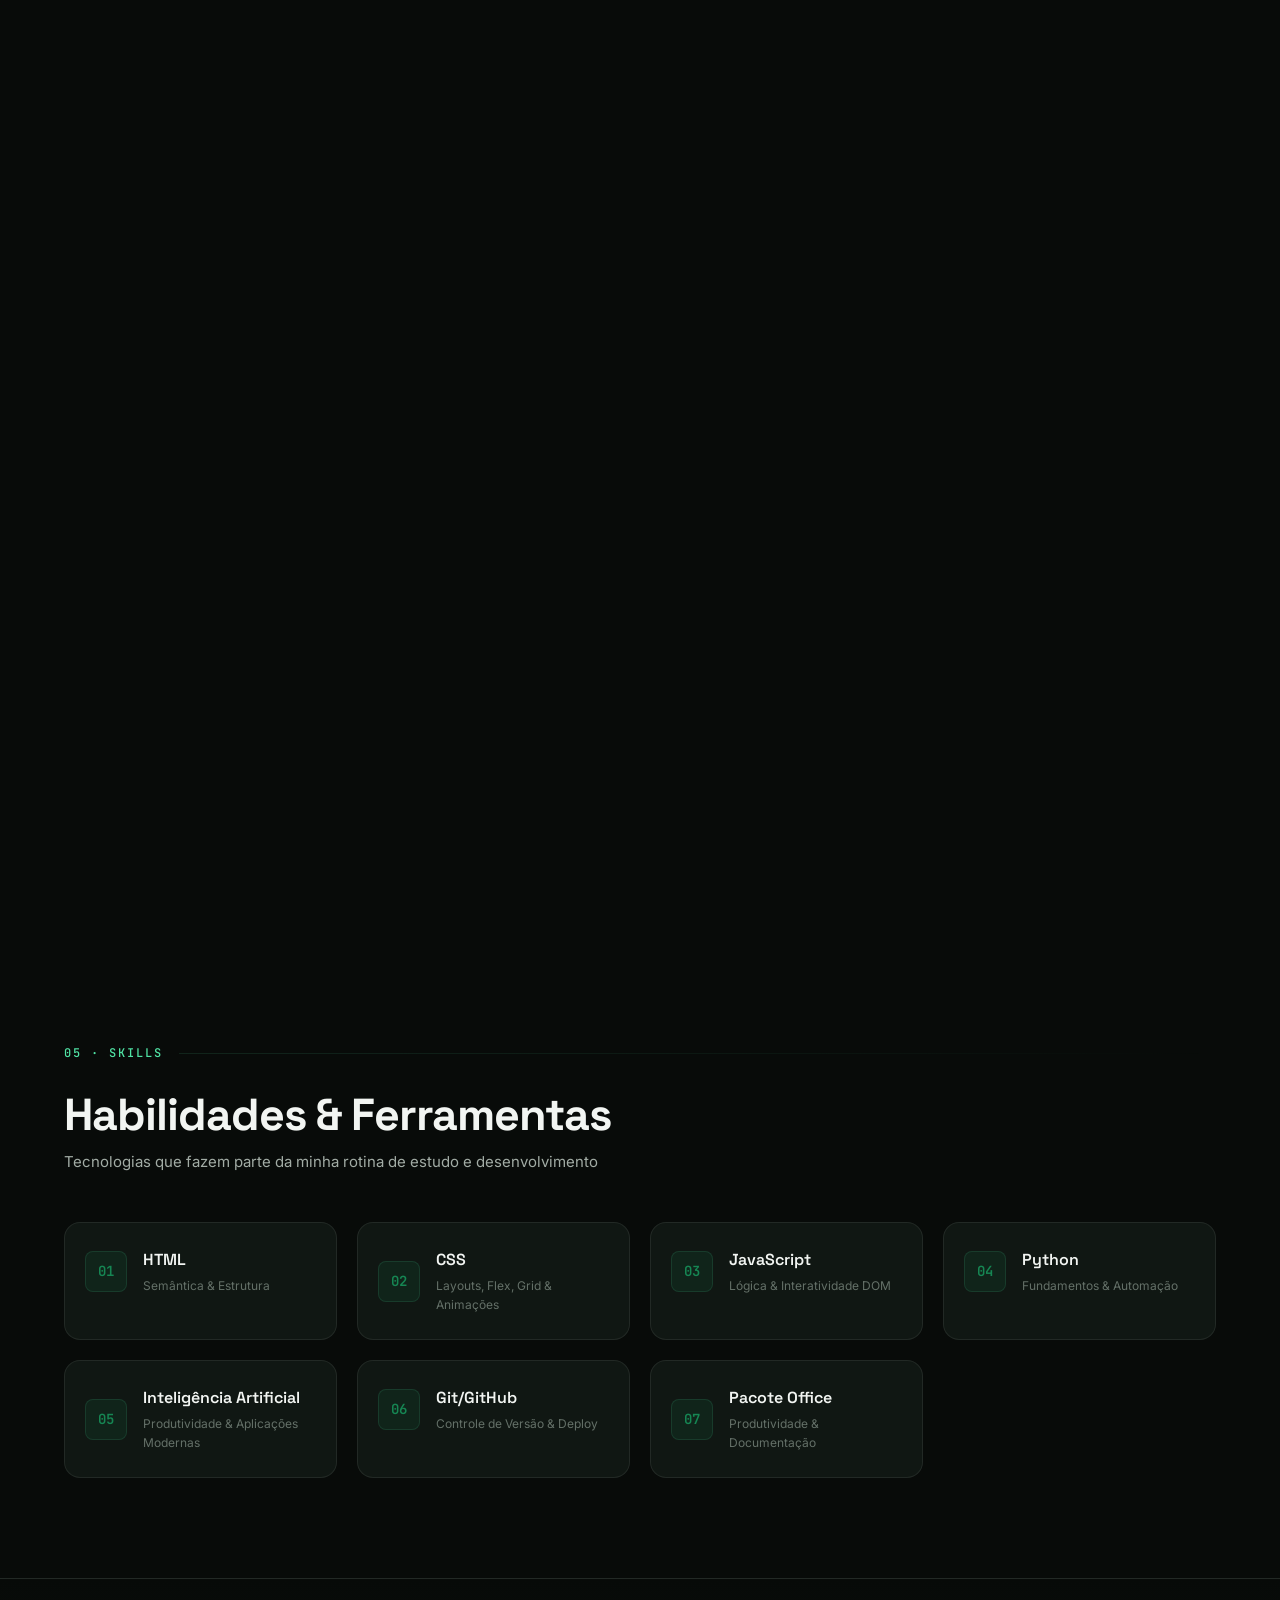
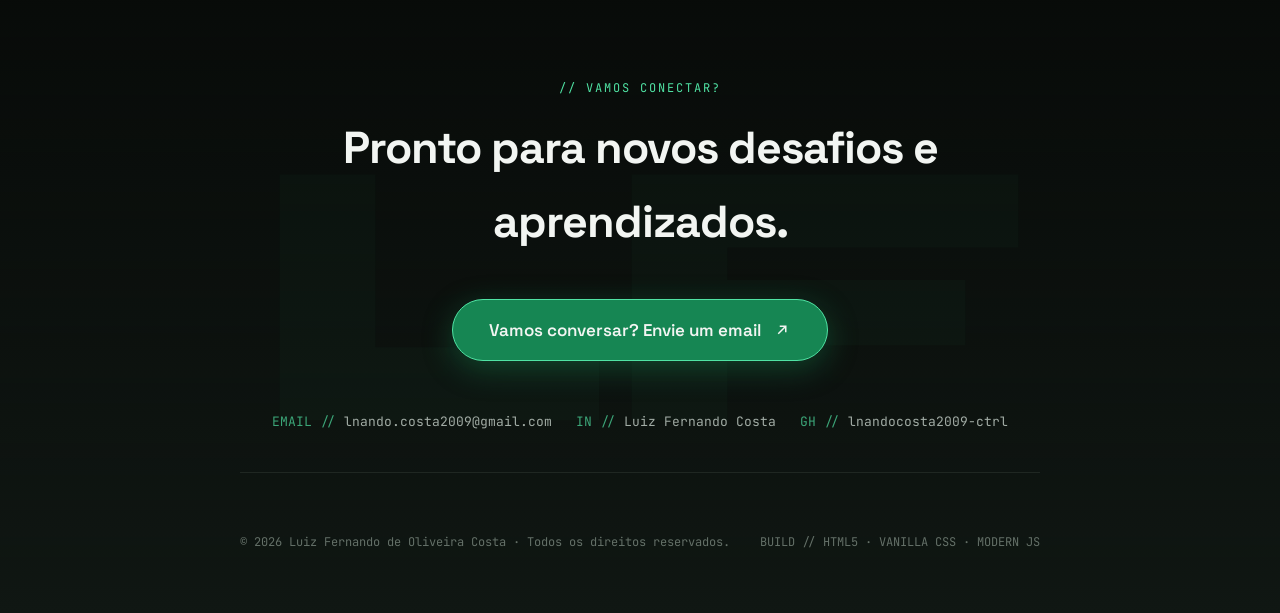
==== commit da3a290a: "Add files via upload" ====
--- a/index.html
+++ b/index.html
@@ -4,165 +4,661 @@
   <meta charset="UTF-8">
   <meta name="viewport" content="width=device-width, initial-scale=1.0">
 
-  <title>LANDING PAGE</title>
-  <meta name="description" content="Portfólio de Seu Nome, desenvolvedor(a) frontend. Projetos, skills e contato.">
-
-  <!-- Fontes do Google Fonts: JetBrains Mono (títulos) + Inter (texto) -->
+  <title>Luiz Fernando — Aprendiz Desenvolvedor | Portfólio LF</title>
+  <meta name="description" content="Portfólio de Luiz Fernando de Oliveira Costa, aprendiz desenvolvedor. Projetos, trajetória na TI, habilidades e contato.">
+  <meta name="author" content="Luiz Fernando de Oliveira Costa">
+  <meta name="theme-color" content="#080B09">
+
+  <!-- Fontes do Google Fonts: Syne (display) + Space Grotesk (headings) + Inter (corpo) + JetBrains Mono (código/técnico) -->
   <link rel="preconnect" href="https://fonts.googleapis.com">
   <link rel="preconnect" href="https://fonts.gstatic.com" crossorigin>
-  <link href="https://fonts.googleapis.com/css2?family=Inter:wght@400;500&family=JetBrains+Mono:wght@500&display=swap" rel="stylesheet">
-
-  <!-- Arquivo de estilos (precisa estar na mesma pasta que este HTML) -->
+  <link href="https://fonts.googleapis.com/css2?family=Inter:wght@300;400;500;600&family=JetBrains+Mono:wght@400;500;600&family=Space+Grotesk:wght@400;500;600;700&family=Syne:wght@700;800&display=swap" rel="stylesheet">
+
+  <!-- Arquivo de estilos -->
   <link rel="stylesheet" href="./style.css">
 </head>
-<body>
-
-  
-  <header class="hero">
-    <div class="photos">
-
-      <img class="photo photo--main" src="./img/foto principal.png" alt="Foto de Seu Nome">
+<body class="is-loading">
+
+  <!-- CURSOR INTERATIVO (Inspirado no conceito da Cartier) -->
+  <div class="custom-cursor" id="customCursor" aria-hidden="true">
+    <div class="cursor-dot"></div>
+    <div class="cursor-ring">
+      <span class="cursor-label" id="cursorLabel"></span>
     </div>
-
-    
-    <h1 class="hero__name">Luiz Fernando de Oliveira Costa</h1>
-    <p class="hero__title"> Aprendiz desenvolvedor Frontend</p>
-
-    
-    <nav class="contact-row" aria-label="Contato e redes sociais">
-      <a href="mailto: lnando.costa2009@gmail.com" class="contact-pill">
-        <svg class="icon" viewBox="0 0 24 24" aria-hidden="true"><path d="M3 6h18v12H3z" fill="none" stroke="currentColor" stroke-width="1.6"/><path d="M3 7l9 6 9-6" fill="none" stroke="currentColor" stroke-width="1.6"/></svg>
-        Email
+  </div>
+
+  <!-- SISTEMA DE FUNDO DINÂMICO COM DEGRADÊS E ILUMINAÇÃO (Inspirado no Belgrade Arbor) -->
+  <div class="ambient-background" aria-hidden="true">
+    <div class="ambient-glow ambient-glow--1" id="glow1"></div>
+    <div class="ambient-glow ambient-glow--2" id="glow2"></div>
+    <div class="ambient-glow ambient-glow--3" id="glow3"></div>
+    <div class="ambient-grid"></div>
+    <div class="ambient-noise"></div>
+  </div>
+
+  <!-- INTRODUÇÃO CINEMATOGRÁFICA LF (Inspirada na entrada do Lando Norris) -->
+  <div id="introScreen" class="intro-screen" role="dialog" aria-modal="true" aria-label="Abertura cinematográfica LF">
+    <div class="intro-bg-glow" aria-hidden="true"></div>
+    <div class="intro-container">
+      <div class="intro-monogram-box">
+        <span class="intro-glitch-layer intro-glitch--1" aria-hidden="true">LF</span>
+        <span class="intro-glitch-layer intro-glitch--2" aria-hidden="true">LF</span>
+        <h1 class="intro-monogram">LF</h1>
+      </div>
+      <div class="intro-meta">
+        <p class="intro-tagline">LUIZ FERNANDO · DEVELOPER</p>
+        <div class="intro-progress-bar" role="progressbar" aria-valuenow="0" aria-valuemin="0" aria-valuemax="100">
+          <div class="intro-progress-fill" id="introProgressFill"></div>
+        </div>
+        <div class="intro-counter-row">
+          <span class="intro-sys-status">SYS // INICIALIZANDO INTERFACE</span>
+          <span class="intro-counter-number" id="introCounter">0%</span>
+        </div>
+      </div>
+    </div>
+    <button id="introSkipBtn" class="intro-skip-button" aria-label="Pular animação de abertura">
+      <span>Pular</span>
+      <kbd>ESC</kbd>
+    </button>
+  </div>
+
+  <!-- CABEÇALHO / NAVEGAÇÃO -->
+  <header class="site-header" id="siteHeader">
+    <div class="header-inner">
+      <a href="#hero" class="brand-logo" aria-label="Voltar ao início">
+        <span class="brand-monogram">LF</span>
+        <span class="brand-pulse" aria-hidden="true"></span>
       </a>
-      <a href="https://www.linkedin.com/in/luiz-fernando-costa-449b37366/" target="_blank" rel="noopener" class="contact-pill">
-        <svg class="icon" viewBox="0 0 24 24" aria-hidden="true"><path fill="currentColor" d="M4.98 3.5a2.5 2.5 0 11-.02 5 2.5 2.5 0 01.02-5zM3 9h4v12H3zM9 9h3.8v1.7h.05c.53-1 1.83-2 3.77-2 4.03 0 4.78 2.65 4.78 6.1V21h-4v-5.6c0-1.34-.02-3.06-1.87-3.06-1.87 0-2.16 1.46-2.16 2.96V21H9z"/></svg>
-        LinkedIn
+
+      <nav class="site-nav" id="siteNav" aria-label="Navegação principal">
+        <ul class="nav-list">
+          <li><a href="#sobre" class="nav-link"><span class="nav-num">01</span> Sobre</a></li>
+          <li><a href="#trajetoria" class="nav-link"><span class="nav-num">02</span> Trajetória</a></li>
+          <li><a href="#objetivos" class="nav-link"><span class="nav-num">03</span> Objetivos</a></li>
+          <li><a href="#projetos" class="nav-link"><span class="nav-num">04</span> Projetos</a></li>
+          <li><a href="#skills" class="nav-link"><span class="nav-num">05</span> Skills</a></li>
+          <li><a href="#contato" class="nav-link"><span class="nav-num">06</span> Contato</a></li>
+        </ul>
+      </nav>
+
+      <div class="header-actions">
+        <div class="status-pill" title="Disponível para novas oportunidades">
+          <span class="status-dot"></span>
+          <span class="status-label">Disponível</span>
+        </div>
+        <button class="nav-toggle" id="navToggle" aria-label="Abrir menu de navegação" aria-expanded="false" aria-controls="siteNav">
+          <span class="nav-toggle-bar"></span>
+          <span class="nav-toggle-bar"></span>
+        </button>
+      </div>
+    </div>
+    <!-- Linha de progresso da rolagem global -->
+    <div class="scroll-progress-line" id="scrollProgressLine" aria-hidden="true"></div>
+  </header>
+
+  <!-- HERO — APRESENTAÇÃO PRINCIPAL -->
+  <section class="hero" id="hero">
+    <!-- Grafismos estilo Lando Norris que saltam da página -->
+    <div class="hero-doodles" aria-hidden="true">
+      <!-- Seta desenhada à mão -->
+      <svg class="doodle doodle--arrow" viewBox="0 0 140 100" fill="none">
+        <path d="M10 20 C 45 10, 95 25, 110 70 M 110 70 L 85 62 M 110 70 L 105 45" stroke="#50E3A4" stroke-width="2.5" stroke-linecap="round" stroke-linejoin="round"/>
+        <text x="12" y="15" fill="#50E3A4" font-family="'JetBrains Mono', monospace" font-size="10" letter-spacing="1">ROLE PARA EXPLORAR</text>
+      </svg>
+      <!-- Estrelas e pontos de luz -->
+      <svg class="doodle doodle--sparkle-1" viewBox="0 0 40 40">
+        <path d="M20 0 L23 15 L38 20 L23 25 L20 40 L17 25 L2 20 L17 15 Z" fill="#50E3A4"/>
+      </svg>
+      <svg class="doodle doodle--sparkle-2" viewBox="0 0 30 30">
+        <path d="M15 0 L17 11 L28 15 L17 19 L15 30 L13 19 L2 15 L13 11 Z" fill="#168653"/>
+      </svg>
+      <!-- Mira técnica e coordenadas -->
+      <div class="doodle doodle--crosshair">
+        <span>+</span>
+        <span class="crosshair-coord">23°S / 47°W</span>
+      </div>
+      <div class="doodle doodle--badge">
+        <span>DEV // 2026</span>
+      </div>
+    </div>
+
+    <div class="hero-container">
+      <!-- Composição editorial da fotografia com enquadramento elevado -->
+      <div class="photos">
+        <div class="photo-composition" data-tilt>
+          <div class="photo-glow" aria-hidden="true"></div>
+          <div class="photo-frame">
+            <img class="photo photo--main" src="./img/foto principal.png" alt="Foto de Luiz Fernando de Oliveira Costa" width="280" height="280">
+            <div class="photo-sheen" aria-hidden="true"></div>
+            <!-- Grafismos técnicos sobre a foto -->
+            <div class="photo-corner photo-corner--tl"></div>
+            <div class="photo-corner photo-corner--br"></div>
+            <div class="photo-tech-tag">PORTFOLIO // LF</div>
+          </div>
+        </div>
+      </div>
+
+      <!-- Textos principais do Hero -->
+      <div class="hero-headline">
+        <div class="hero-eyebrow">
+          <span class="eyebrow-accent">[ 00 ]</span>
+          <span class="eyebrow-text">BEM-VINDO AO MEU UNIVERSO DIGITAL</span>
+        </div>
+        <h1 class="hero__name">
+          <span class="hero__name-line">Luiz Fernando</span>
+          <span class="hero__name-line hero__name-line--accent">de Oliveira Costa</span>
+        </h1>
+        <p class="hero__title">Aprendiz desenvolvedor </p>
+      </div>
+
+      <!-- Links de contato preservados integralmente -->
+      <nav class="contact-row" aria-label="Contato e redes sociais">
+        <a href="mailto:lnando.costa2009@gmail.com" class="contact-pill" data-cursor-text="EMAIL">
+          <svg class="icon" viewBox="0 0 24 24" aria-hidden="true"><path d="M3 6h18v12H3z" fill="none" stroke="currentColor" stroke-width="1.6"/><path d="M3 7l9 6 9-6" fill="none" stroke="currentColor" stroke-width="1.6"/></svg>
+          <span>Email</span>
+        </a>
+        <a href="https://www.linkedin.com/in/luiz-fernando-costa-449b37366/" target="_blank" rel="noopener" class="contact-pill" data-cursor-text="LINKEDIN">
+          <svg class="icon" viewBox="0 0 24 24" aria-hidden="true"><path fill="currentColor" d="M4.98 3.5a2.5 2.5 0 11-.02 5 2.5 2.5 0 01.02-5zM3 9h4v12H3zM9 9h3.8v1.7h.05c.53-1 1.83-2 3.77-2 4.03 0 4.78 2.65 4.78 6.1V21h-4v-5.6c0-1.34-.02-3.06-1.87-3.06-1.87 0-2.16 1.46-2.16 2.96V21H9z"/></svg>
+          <span>LinkedIn</span>
+        </a>
+        <a href="https://github.com/lnandocosta2009-ctrl" target="_blank" rel="noopener" class="contact-pill" data-cursor-text="GITHUB">
+          <svg class="icon" viewBox="0 0 24 24" aria-hidden="true"><path fill="currentColor" d="M12 2a10 10 0 00-3.16 19.5c.5.1.68-.22.68-.48v-1.7c-2.78.6-3.37-1.34-3.37-1.34-.46-1.16-1.11-1.47-1.11-1.47-.9-.62.07-.6.07-.6 1 .07 1.53 1.03 1.53 1.03.9 1.52 2.34 1.08 2.91.83.09-.65.35-1.08.63-1.33-2.22-.25-4.56-1.11-4.56-4.93 0-1.09.39-1.98 1.03-2.68-.1-.25-.45-1.27.1-2.65 0 0 .84-.27 2.75 1.02a9.5 9.5 0 015 0c1.9-1.29 2.75-1.02 2.75-1.02.55 1.38.2 2.4.1 2.65.64.7 1.03 1.59 1.03 2.68 0 3.83-2.34 4.68-4.57 4.92.36.31.68.92.68 1.85v2.74c0 .27.18.58.69.48A10 10 0 0012 2z"/></svg>
+          <span>GitHub</span>
+        </a>
+      </nav>
+
+      <!-- Indicador sutil de rolagem -->
+      <a href="#sobre" class="hero-scroll-cue" aria-label="Rolar para a seção sobre mim">
+        <span class="scroll-cue-text">EXPLORAR</span>
+        <div class="scroll-cue-mouse">
+          <div class="scroll-cue-wheel"></div>
+        </div>
       </a>
-      <a href="https://github.com/lnandocosta2009-ctrl" target="_blank" rel="noopener" class="contact-pill">
-        <svg class="icon" viewBox="0 0 24 24" aria-hidden="true"><path fill="currentColor" d="M12 2a10 10 0 00-3.16 19.5c.5.1.68-.22.68-.48v-1.7c-2.78.6-3.37-1.34-3.37-1.34-.46-1.16-1.11-1.47-1.11-1.47-.9-.62.07-.6.07-.6 1 .07 1.53 1.03 1.53 1.03.9 1.52 2.34 1.08 2.91.83.09-.65.35-1.08.63-1.33-2.22-.25-4.56-1.11-4.56-4.93 0-1.09.39-1.98 1.03-2.68-.1-.25-.45-1.27.1-2.65 0 0 .84-.27 2.75 1.02a9.5 9.5 0 015 0c1.9-1.29 2.75-1.02 2.75-1.02.55 1.38.2 2.4.1 2.65.64.7 1.03 1.59 1.03 2.68 0 3.83-2.34 4.68-4.57 4.92.36.31.68.92.68 1.85v2.74c0 .27.18.58.69.48A10 10 0 0012 2z"/></svg>
-        GitHub
-      </a>
-    </nav>
-  </header>
+    </div>
+  </section>
 
   <main>
 
-    <!--Sobre mim-->
-    <section class="section reveal" id="sobre">
-      <p class="section__eyebrow">01 · sobre mim</p>
-      <p class="section__text">
-        Tenho 17 anos, curso o 2º ano do Ensino Médio junto ao Técnico em Informática na Escola Raphael Di Santo Garcia. Sou dedicado, gosto de tecnologia e tenho grandes sonhos e objetivos que busco conquistar com esforço e determinação.
-      </p>
+    <!-- SEÇÃO SOBRE MIM -->
+    <section class="section section--about reveal" id="sobre">
+      <div class="section-badge">
+        <span class="section__eyebrow">01 · sobre mim</span>
+        <span class="badge-line"></span>
+      </div>
+
+      <div class="about-grid">
+        <div class="about-statement-box">
+          <p class="section__text about-lead">
+            Tenho 17 anos, curso o 2º ano do Ensino Médio junto ao Técnico em Informática na Escola Raphael Di Santo Garcia. Sou dedicado, gosto de tecnologia e tenho grandes sonhos e objetivos que busco conquistar com esforço e determinação.
+          </p>
+          <div class="about-micro-details">
+            <div class="micro-stat">
+              <span class="micro-stat-number">17</span>
+              <span class="micro-stat-desc">Anos de idade</span>
+            </div>
+            <div class="micro-stat">
+              <span class="micro-stat-number">2º</span>
+              <span class="micro-stat-desc">Ano EM + Técnico TI</span>
+            </div>
+            <div class="micro-stat">
+              <span class="micro-stat-number">Escola</span>
+              <span class="micro-stat-desc">Raphael Di Santo Garcia</span>
+            </div>
+          </div>
+        </div>
+
+        <div class="about-graphic-card" data-tilt>
+          <div class="card-glow" aria-hidden="true"></div>
+          <div class="about-graphic-header">
+            <span class="code-dot"></span>
+            <span class="code-dot"></span>
+            <span class="code-dot"></span>
+            <span class="code-title">perfil.config.ts</span>
+          </div>
+          <div class="about-code-snippet">
+            <code>
+              <span class="code-kw">const</span> <span class="code-var">desenvolvedor</span> = {<br>
+              &nbsp;&nbsp;<span class="code-prop">nome</span>: <span class="code-str">"Luiz Fernando"</span>,<br>
+              &nbsp;&nbsp;<span class="code-prop">foco</span>: <span class="code-str">"Desenvolvedor"</span>,<br>
+              &nbsp;&nbsp;<span class="code-prop">paixao</span>: <span class="code-str">"Tecnologia &amp; Código"</span>,<br>
+              &nbsp;&nbsp;<span class="code-prop">mindset</span>: <span class="code-str">"Dedicação &amp; Evolução"</span><br>
+              };
+            </code>
+          </div>
+          <div class="about-graphic-doodle" aria-hidden="true">
+            <svg viewBox="0 0 80 40" fill="none">
+              <path d="M5 25 Q 40 5, 75 25" stroke="#50E3A4" stroke-width="2" stroke-linecap="round" stroke-dasharray="3 3"/>
+            </svg>
+          </div>
+        </div>
+      </div>
     </section>
 
-    
-    <section class="section reveal" id="objetivos">
-      <p class="section__eyebrow">02 · objetivos</p>
-      <p class="section__text">
-        Meu objetivo é crescer na área de desenvolvimento, adquirindo cada vez mais experiência e conhecimento para me tornar um profissional excelente. Busco minha primeira oportunidade no mercado de trabalho para colocar meus conhecimentos em prática, aprender com novos desafios e evoluir continuamente, contribuindo com dedicação e responsabilidade para a empresa e construindo uma carreira sólida na área de tecnologia.
-      </p>
+    <!-- NOVA SEÇÃO: LINHA DO TEMPO DA MINHA EVOLUÇÃO NA TI -->
+    <section class="section section--timeline reveal" id="trajetoria">
+      <div class="section-badge">
+        <span class="section__eyebrow">02 · trajetória na ti</span>
+        <span class="badge-line"></span>
+      </div>
+
+      <div class="section-title-wrap">
+        <h2 class="section__title">Minha Evolução Tecnológica</h2>
+        <p class="section__subtitle">A jornada cronológica do meu aprendizado contínuo</p>
+      </div>
+
+      <div class="timeline-wrapper">
+        <!-- Linha vertical central que se desenha com o scroll -->
+        <div class="timeline-track" aria-hidden="true">
+          <div class="timeline-track-fill" id="timelineTrackFill"></div>
+        </div>
+
+        <div class="timeline-items">
+
+          <!-- 2023 -->
+          <article class="timeline-item" data-timeline-year="2023">
+            <div class="timeline-marker" aria-hidden="true">
+              <span class="marker-pulse"></span>
+              <span class="marker-dot"></span>
+            </div>
+            <div class="timeline-content">
+              <div class="timeline-year-tag">2023</div>
+              <h3 class="timeline-heading">O início do interesse</h3>
+              <p class="timeline-body">
+                Comecei a me interessar por tecnologia e a explorar as possibilidades dessa área.
+              </p>
+              <div class="timeline-meta-label">DESCOBERTA &amp; CURIOSIDADE</div>
+            </div>
+          </article>
+
+          <!-- 2024 -->
+          <article class="timeline-item" data-timeline-year="2024">
+            <div class="timeline-marker" aria-hidden="true">
+              <span class="marker-pulse"></span>
+              <span class="marker-dot"></span>
+            </div>
+            <div class="timeline-content">
+              <div class="timeline-year-tag">2024</div>
+              <h3 class="timeline-heading">Primeiros contatos com programação</h3>
+              <p class="timeline-body">
+                Comecei a mexer um pouco com códigos e a conhecer melhor o desenvolvimento de software.
+              </p>
+              <div class="timeline-meta-label">PRIMEIROS CÓDIGOS &amp; LÓGICA</div>
+            </div>
+          </article>
+
+          <!-- 2025 -->
+          <article class="timeline-item" data-timeline-year="2025">
+            <div class="timeline-marker" aria-hidden="true">
+              <span class="marker-pulse"></span>
+              <span class="marker-dot"></span>
+            </div>
+            <div class="timeline-content">
+              <div class="timeline-year-tag">2025</div>
+              <h3 class="timeline-heading">Formação técnica</h3>
+              <p class="timeline-body">
+                Entrei no curso técnico de Informática, iniciando uma etapa mais estruturada da minha formação na área.
+              </p>
+              <div class="timeline-meta-label">BASE ESTRUTURADA &amp; TEORIA</div>
+            </div>
+          </article>
+
+          <!-- 2026 -->
+          <article class="timeline-item" data-timeline-year="2026">
+            <div class="timeline-marker" aria-hidden="true">
+              <span class="marker-pulse"></span>
+              <span class="marker-dot"></span>
+            </div>
+            <div class="timeline-content">
+              <div class="timeline-year-tag">2026</div>
+              <h3 class="timeline-heading">Evolução e continuidade</h3>
+              <p class="timeline-body">
+                Estou terminando o segundo ano do curso técnico de TI, ampliando meus conhecimentos e desenvolvendo projetos.
+              </p>
+              <div class="timeline-meta-label">PROJETOS REAIS &amp; CONSTÂNCIA</div>
+            </div>
+          </article>
+
+        </div>
+      </div>
     </section>
 
-    <section class="section reveal" id="projetos">
-      <p class="section__eyebrow">03 · projetos</p>
-
-      <div class="projects-grid">
+    <!-- SEÇÃO OBJETIVOS -->
+    <section class="section section--objectives reveal" id="objetivos">
+      <div class="section-badge">
+        <span class="section__eyebrow">03 · objetivos</span>
+        <span class="badge-line"></span>
+      </div>
+
+      <div class="objectives-card" data-tilt>
+        <div class="objectives-quote-symbol" aria-hidden="true">“</div>
+        <p class="section__text objectives-lead">
+          Meu objetivo é crescer na área de desenvolvimento, adquirindo cada vez mais experiência e conhecimento para me tornar um profissional excelente. Busco minha primeira oportunidade no mercado de trabalho para colocar meus conhecimentos em prática, aprender com novos desafios e evoluir continuamente, contribuindo com dedicação e responsabilidade para a empresa e construindo uma carreira sólida na área de tecnologia.
+        </p>
+        <div class="objectives-footer">
+          <div class="objectives-pill">
+            <span class="pill-dot"></span>
+            <span>PRIMEIRA OPORTUNIDADE PROFISSIONAL</span>
+          </div>
+          <div class="objectives-meta-tech">LUIZ FERNANDO // META DE CARREIRA</div>
+        </div>
+      </div>
+    </section>
+
+    <!-- SEÇÃO DE PROJETOS — APRESENTAÇÃO CINEMATOGRÁFICA INTERATIVA (1 por vez) -->
+    <section class="section section--projects" id="projetos">
+      <div class="section-badge">
+        <span class="section__eyebrow">04 · projetos</span>
+        <span class="badge-line"></span>
+      </div>
+
+      <div class="section-title-wrap">
+        <h2 class="section__title">Trabalhos em Destaque</h2>
+        <p class="section__subtitle">Apresentação imersiva dos 4 projetos desenvolvidos</p>
+      </div>
+
+      <!-- CONTAINER CINEMATOGRÁFICO DE PROJETOS -->
+      <div class="cinema-container" id="cinemaContainer">
 
         <!-- PROJETO 1 -->
-        <article class="project-card">
-          <img src="./img/projeto1.PNG" alt="Print do projeto 1" loading="lazy" class="project-card__image">
-          <h3 class="project-card__title">Conhecimento CSS + HTML</h3>
-          <p class="project-card__stack">HTML · CSS · JavaScript</p>
-          <div class="project-card__links">
-            <a href="https://primeiro-projeto-dusky.vercel.app/" target="_blank" rel="noopener" class="project-link project-link--main">
-              Ver projeto
-              <svg class="icon icon--sm" viewBox="0 0 24 24" aria-hidden="true"><path fill="none" stroke="currentColor" stroke-width="1.8" d="M7 17L17 7M9 7h8v8"/></svg>
-            </a>
-            <a href="https://github.com/lnandocosta2009-ctrl/Primeiro-Projeto" target="_blank" rel="noopener" class="project-link project-link--code" aria-label="Ver código no GitHub">
-              <svg class="icon" viewBox="0 0 24 24" aria-hidden="true"><path fill="currentColor" d="M12 2a10 10 0 00-3.16 19.5c.5.1.68-.22.68-.48v-1.7c-2.78.6-3.37-1.34-3.37-1.34-.46-1.16-1.11-1.47-1.11-1.47-.9-.62.07-.6.07-.6 1 .07 1.53 1.03 1.53 1.03.9 1.52 2.34 1.08 2.91.83.09-.65.35-1.08.63-1.33-2.22-.25-4.56-1.11-4.56-4.93 0-1.09.39-1.98 1.03-2.68-.1-.25-.45-1.27.1-2.65 0 0 .84-.27 2.75 1.02a9.5 9.5 0 015 0c1.9-1.29 2.75-1.02 2.75-1.02.55 1.38.2 2.4.1 2.65.64.7 1.03 1.59 1.03 2.68 0 3.83-2.34 4.68-4.57 4.92.36.31.68.92.68 1.85v2.74c0 .27.18.58.69.48A10 10 0 0012 2z"/></svg>
-            </a>
-          </div>
-        </article>
+        <div class="cinema-track" data-cinema-index="0">
+          <div class="cinema-stage">
+            <article class="cinema-card">
+              <!-- Capa visual do projeto (inicia centralizada e desloca para a esquerda) -->
+              <div class="cinema-media-col">
+                <div class="cinema-image-wrapper">
+                  <img src="./img/projeto1.PNG" alt="Demonstração do projeto Conhecimento CSS + HTML" loading="lazy" class="cinema-image">
+                  <div class="cinema-image-glow" aria-hidden="true"></div>
+                  <div class="cinema-counter-badge">01 / 04</div>
+                </div>
+              </div>
+
+              <!-- Descrição que surge à direita conforme a rolagem avança -->
+              <div class="cinema-info-col">
+                <div class="cinema-info-header">
+                  <span class="cinema-tag">PROJETO // 01</span>
+                  <span class="cinema-live-indicator"><span class="live-dot"></span> ATIVO</span>
+                </div>
+                <h3 class="cinema-title">Conhecimento CSS + HTML</h3>
+                <p>Testando meus conhecimentos e minhas primeiras ideias</p>
+                <div class="cinema-stack">
+                  <span class="stack-chip">HTML</span>
+                  <span class="stack-chip">CSS</span>
+                  <span class="stack-chip">JavaScript</span>
+                </div>
+                <div class="cinema-actions">
+                  <a href="https://primeiro-projeto-dusky.vercel.app/" target="_blank" rel="noopener" class="project-btn project-btn--main" data-cursor-text="VISITAR">
+                    <span>Ver projeto</span>
+                    <svg class="icon icon--sm" viewBox="0 0 24 24" aria-hidden="true"><path fill="none" stroke="currentColor" stroke-width="1.8" d="M7 17L17 7M9 7h8v8"/></svg>
+                  </a>
+                  <a href="https://github.com/lnandocosta2009-ctrl/Primeiro-Projeto" target="_blank" rel="noopener" class="project-btn project-btn--code" aria-label="Ver código do projeto Conhecimento CSS + HTML no GitHub" data-cursor-text="CÓDIGO">
+                    <svg class="icon" viewBox="0 0 24 24" aria-hidden="true"><path fill="currentColor" d="M12 2a10 10 0 00-3.16 19.5c.5.1.68-.22.68-.48v-1.7c-2.78.6-3.37-1.34-3.37-1.34-.46-1.16-1.11-1.47-1.11-1.47-.9-.62.07-.6.07-.6 1 .07 1.53 1.03 1.53 1.03.9 1.52 2.34 1.08 2.91.83.09-.65.35-1.08.63-1.33-2.22-.25-4.56-1.11-4.56-4.93 0-1.09.39-1.98 1.03-2.68-.1-.25-.45-1.27.1-2.65 0 0 .84-.27 2.75 1.02a9.5 9.5 0 015 0c1.9-1.29 2.75-1.02 2.75-1.02.55 1.38.2 2.4.1 2.65.64.7 1.03 1.59 1.03 2.68 0 3.83-2.34 4.68-4.57 4.92.36.31.68.92.68 1.85v2.74c0 .27.18.58.69.48A10 10 0 0012 2z"/></svg>
+                    <span>GitHub</span>
+                  </a>
+                </div>
+              </div>
+            </article>
+          </div>
+        </div>
 
         <!-- PROJETO 2 -->
-        <article class="project-card">
-          <img src="./img/Formulário Interativo.PNG" alt="Print do projeto 2" loading="lazy" class="project-card__image">
-          <h3 class="project-card__title">Formulário Interativo (com validação)</h3>
-          <p class="project-card__stack">HTML · CSS · JavaScript</p>
-          <div class="project-card__links">
-            <a href="https://formul-rio-interativo.vercel.app/" target="_blank" rel="noopener" class="project-link project-link--main">
-              Ver projeto
-              <svg class="icon icon--sm" viewBox="0 0 24 24" aria-hidden="true"><path fill="none" stroke="currentColor" stroke-width="1.8" d="M7 17L17 7M9 7h8v8"/></svg>
-            </a>
-            <a href="https://github.com/lnandocosta2009-ctrl/Formul-rio-interativo" target="_blank" rel="noopener" class="project-link project-link--code" aria-label="Ver código no GitHub">
-              <svg class="icon" viewBox="0 0 24 24" aria-hidden="true"><path fill="currentColor" d="M12 2a10 10 0 00-3.16 19.5c.5.1.68-.22.68-.48v-1.7c-2.78.6-3.37-1.34-3.37-1.34-.46-1.16-1.11-1.47-1.11-1.47-.9-.62.07-.6.07-.6 1 .07 1.53 1.03 1.53 1.03.9 1.52 2.34 1.08 2.91.83.09-.65.35-1.08.63-1.33-2.22-.25-4.56-1.11-4.56-4.93 0-1.09.39-1.98 1.03-2.68-.1-.25-.45-1.27.1-2.65 0 0 .84-.27 2.75 1.02a9.5 9.5 0 015 0c1.9-1.29 2.75-1.02 2.75-1.02.55 1.38.2 2.4.1 2.65.64.7 1.03 1.59 1.03 2.68 0 3.83-2.34 4.68-4.57 4.92.36.31.68.92.68 1.85v2.74c0 .27.18.58.69.48A10 10 0 0012 2z"/></svg>
-            </a>
-          </wdiv>
-        </article>
-
-        <!--Projeto 3-->
-         <article class="project-card">
-          <img src="./img/calculadora.PNG" alt="Print do projeto 2" loading="lazy" class="project-card__image">
-          <h3 class="project-card__title">Calculadora</h3>
-          <p class="project-card__stack">HTML · CSS · JavaScript</p>
-          <div class="project-card__links">
-            <a href="https://calculadora-red-gamma.vercel.app/" target="_blank" rel="noopener" class="project-link project-link--main">
-              Ver projeto
-              <svg class="icon icon--sm" viewBox="0 0 24 24" aria-hidden="true"><path fill="none" stroke="currentColor" stroke-width="1.8" d="M7 17L17 7M9 7h8v8"/></svg>
-            </a>
-            <a href="https://github.com/lnandocosta2009-ctrl/Calculadora" target="_blank" rel="noopener" class="project-link project-link--code" aria-label="Ver código no GitHub">
-              <svg class="icon" viewBox="0 0 24 24" aria-hidden="true"><path fill="currentColor" d="M12 2a10 10 0 00-3.16 19.5c.5.1.68-.22.68-.48v-1.7c-2.78.6-3.37-1.34-3.37-1.34-.46-1.16-1.11-1.47-1.11-1.47-.9-.62.07-.6.07-.6 1 .07 1.53 1.03 1.53 1.03.9 1.52 2.34 1.08 2.91.83.09-.65.35-1.08.63-1.33-2.22-.25-4.56-1.11-4.56-4.93 0-1.09.39-1.98 1.03-2.68-.1-.25-.45-1.27.1-2.65 0 0 .84-.27 2.75 1.02a9.5 9.5 0 015 0c1.9-1.29 2.75-1.02 2.75-1.02.55 1.38.2 2.4.1 2.65.64.7 1.03 1.59 1.03 2.68 0 3.83-2.34 4.68-4.57 4.92.36.31.68.92.68 1.85v2.74c0 .27.18.58.69.48A10 10 0 0012 2z"/></svg>
-            </a>
-          </wdiv>
-        </article>
-
-      
-         <article class="project-card">
-          <img src="./img/WM computer House.PNG" alt="Print do projeto 2" loading="lazy" class="project-card__image">
-          <h3 class="project-card__title">WM Computer House</h3>
-          <p class="project-card__stack">Primeiro site comercial para uma loja de informática</p>
-          <p class="project-card__stack">HTML · CSS · JavaScript</p>
-          <div class="project-card__links">
-            <a href="https://wm-computer-house.vercel.app/" target="_blank" rel="noopener" class="project-link project-link--main">
-              Ver projeto
-              <svg class="icon icon--sm" viewBox="0 0 24 24" aria-hidden="true"><path fill="none" stroke="currentColor" stroke-width="1.8" d="M7 17L17 7M9 7h8v8"/></svg>
-            </a>
-            <a href="https://github.com/lnandocosta2009-ctrl/wm-computer-house" target="_blank" rel="noopener" class="project-link project-link--code" aria-label="Ver código no GitHub">
-              <svg class="icon" viewBox="0 0 24 24" aria-hidden="true"><path fill="currentColor" d="M12 2a10 10 0 00-3.16 19.5c.5.1.68-.22.68-.48v-1.7c-2.78.6-3.37-1.34-3.37-1.34-.46-1.16-1.11-1.47-1.11-1.47-.9-.62.07-.6.07-.6 1 .07 1.53 1.03 1.53 1.03.9 1.52 2.34 1.08 2.91.83.09-.65.35-1.08.63-1.33-2.22-.25-4.56-1.11-4.56-4.93 0-1.09.39-1.98 1.03-2.68-.1-.25-.45-1.27.1-2.65 0 0 .84-.27 2.75 1.02a9.5 9.5 0 015 0c1.9-1.29 2.75-1.02 2.75-1.02.55 1.38.2 2.4.1 2.65.64.7 1.03 1.59 1.03 2.68 0 3.83-2.34 4.68-4.57 4.92.36.31.68.92.68 1.85v2.74c0 .27.18.58.69.48A10 10 0 0012 2z"/></svg>
-            </a>
-          </wdiv>
-        </article>
-    
+        <div class="cinema-track" data-cinema-index="1">
+          <div class="cinema-stage">
+            <article class="cinema-card">
+              <!-- Capa visual do projeto -->
+              <div class="cinema-media-col">
+                <div class="cinema-image-wrapper">
+                  <img src="./img/Formulário Interativo.PNG" alt="Demonstração do projeto Formulário Interativo com validação" loading="lazy" class="cinema-image">
+                  <div class="cinema-image-glow" aria-hidden="true"></div>
+                  <div class="cinema-counter-badge">02 / 04</div>
+                </div>
+              </div>
+
+              <!-- Descrição -->
+              <div class="cinema-info-col">
+                <div class="cinema-info-header">
+                  <span class="cinema-tag">PROJETO // 02</span>
+                  <span class="cinema-live-indicator"><span class="live-dot"></span> ATIVO</span>
+                </div>
+                <h3 class="cinema-title">Formulário Interativo</h3>
+                <p>Projeto de tela de login com interações</p>
+                <div class="cinema-stack">
+                  <span class="stack-chip">HTML</span>
+                  <span class="stack-chip">CSS</span>
+                  <span class="stack-chip">JavaScript</span>
+                </div>
+                <div class="cinema-actions">
+                  <a href="https://formul-rio-interativo.vercel.app/" target="_blank" rel="noopener" class="project-btn project-btn--main" data-cursor-text="VISITAR">
+                    <span>Ver projeto</span>
+                    <svg class="icon icon--sm" viewBox="0 0 24 24" aria-hidden="true"><path fill="none" stroke="currentColor" stroke-width="1.8" d="M7 17L17 7M9 7h8v8"/></svg>
+                  </a>
+                  <a href="https://github.com/lnandocosta2009-ctrl/Formul-rio-interativo" target="_blank" rel="noopener" class="project-btn project-btn--code" aria-label="Ver código do projeto Formulário Interativo no GitHub" data-cursor-text="CÓDIGO">
+                    <svg class="icon" viewBox="0 0 24 24" aria-hidden="true"><path fill="currentColor" d="M12 2a10 10 0 00-3.16 19.5c.5.1.68-.22.68-.48v-1.7c-2.78.6-3.37-1.34-3.37-1.34-.46-1.16-1.11-1.47-1.11-1.47-.9-.62.07-.6.07-.6 1 .07 1.53 1.03 1.53 1.03.9 1.52 2.34 1.08 2.91.83.09-.65.35-1.08.63-1.33-2.22-.25-4.56-1.11-4.56-4.93 0-1.09.39-1.98 1.03-2.68-.1-.25-.45-1.27.1-2.65 0 0 .84-.27 2.75 1.02a9.5 9.5 0 015 0c1.9-1.29 2.75-1.02 2.75-1.02.55 1.38.2 2.4.1 2.65.64.7 1.03 1.59 1.03 2.68 0 3.83-2.34 4.68-4.57 4.92.36.31.68.92.68 1.85v2.74c0 .27.18.58.69.48A10 10 0 0012 2z"/></svg>
+                    <span>GitHub</span>
+                  </a>
+                </div>
+              </div>
+            </article>
+          </div>
+        </div>
+
+        <!-- PROJETO 3 -->
+        <div class="cinema-track" data-cinema-index="2">
+          <div class="cinema-stage">
+            <article class="cinema-card">
+              <!-- Capa visual do projeto -->
+              <div class="cinema-media-col">
+                <div class="cinema-image-wrapper">
+                  <img src="./img/calculadora.PNG" alt="Demonstração do projeto Calculadora" loading="lazy" class="cinema-image">
+                  <div class="cinema-image-glow" aria-hidden="true"></div>
+                  <div class="cinema-counter-badge">03 / 04</div>
+                </div>
+              </div>
+
+              <!-- Descrição -->
+              <div class="cinema-info-col">
+                <div class="cinema-info-header">
+                  <span class="cinema-tag">PROJETO // 03</span>
+                  <span class="cinema-live-indicator"><span class="live-dot"></span> ATIVO</span>
+                </div>
+                <h3 class="cinema-title">Calculadora</h3>
+                <p>Testando meus conhecimentos em lógica de programação</p>
+                <div class="cinema-stack">
+                  <span class="stack-chip">HTML</span>
+                  <span class="stack-chip">CSS</span>
+                  <span class="stack-chip">JavaScript</span>
+                </div>
+                <div class="cinema-actions">
+                  <a href="https://calculadora-red-gamma.vercel.app/" target="_blank" rel="noopener" class="project-btn project-btn--main" data-cursor-text="VISITAR">
+                    <span>Ver projeto</span>
+                    <svg class="icon icon--sm" viewBox="0 0 24 24" aria-hidden="true"><path fill="none" stroke="currentColor" stroke-width="1.8" d="M7 17L17 7M9 7h8v8"/></svg>
+                  </a>
+                  <a href="https://github.com/lnandocosta2009-ctrl/Calculadora" target="_blank" rel="noopener" class="project-btn project-btn--code" aria-label="Ver código do projeto Calculadora no GitHub" data-cursor-text="CÓDIGO">
+                    <svg class="icon" viewBox="0 0 24 24" aria-hidden="true"><path fill="currentColor" d="M12 2a10 10 0 00-3.16 19.5c.5.1.68-.22.68-.48v-1.7c-2.78.6-3.37-1.34-3.37-1.34-.46-1.16-1.11-1.47-1.11-1.47-.9-.62.07-.6.07-.6 1 .07 1.53 1.03 1.53 1.03.9 1.52 2.34 1.08 2.91.83.09-.65.35-1.08.63-1.33-2.22-.25-4.56-1.11-4.56-4.93 0-1.09.39-1.98 1.03-2.68-.1-.25-.45-1.27.1-2.65 0 0 .84-.27 2.75 1.02a9.5 9.5 0 015 0c1.9-1.29 2.75-1.02 2.75-1.02.55 1.38.2 2.4.1 2.65.64.7 1.03 1.59 1.03 2.68 0 3.83-2.34 4.68-4.57 4.92.36.31.68.92.68 1.85v2.74c0 .27.18.58.69.48A10 10 0 0012 2z"/></svg>
+                    <span>GitHub</span>
+                  </a>
+                </div>
+              </div>
+            </article>
+          </div>
+        </div>
+
+        <!-- PROJETO 4 -->
+        <div class="cinema-track" data-cinema-index="3">
+          <div class="cinema-stage">
+            <article class="cinema-card">
+              <!-- Capa visual do projeto -->
+              <div class="cinema-media-col">
+                <div class="cinema-image-wrapper">
+                  <img src="./img/WM computer House.PNG" alt="Demonstração do projeto WM Computer House" loading="lazy" class="cinema-image">
+                  <div class="cinema-image-glow" aria-hidden="true"></div>
+                  <div class="cinema-counter-badge">04 / 04</div>
+                </div>
+              </div>
+
+              <!-- Descrição -->
+              <div class="cinema-info-col">
+                <div class="cinema-info-header">
+                  <span class="cinema-tag">PROJETO // 04</span>
+                  <span class="cinema-live-indicator"><span class="live-dot"></span> ATIVO</span>
+                </div>
+                <h3 class="cinema-title">WM Computer House</h3>
+                <p class="cinema-highlight-desc">Primeiro site comercial para uma loja de informática</p>
+                <div class="cinema-stack">
+                  <span class="stack-chip">HTML</span>
+                  <span class="stack-chip">CSS</span>
+                  <span class="stack-chip">JavaScript</span>
+                </div>
+                <div class="cinema-actions">
+                  <a href="https://wm-computer-house.vercel.app/" target="_blank" rel="noopener" class="project-btn project-btn--main" data-cursor-text="VISITAR">
+                    <span>Ver projeto</span>
+                    <svg class="icon icon--sm" viewBox="0 0 24 24" aria-hidden="true"><path fill="none" stroke="currentColor" stroke-width="1.8" d="M7 17L17 7M9 7h8v8"/></svg>
+                  </a>
+                  <a href="https://github.com/lnandocosta2009-ctrl/wm-computer-house" target="_blank" rel="noopener" class="project-btn project-btn--code" aria-label="Ver código do projeto WM Computer House no GitHub" data-cursor-text="CÓDIGO">
+                    <svg class="icon" viewBox="0 0 24 24" aria-hidden="true"><path fill="currentColor" d="M12 2a10 10 0 00-3.16 19.5c.5.1.68-.22.68-.48v-1.7c-2.78.6-3.37-1.34-3.37-1.34-.46-1.16-1.11-1.47-1.11-1.47-.9-.62.07-.6.07-.6 1 .07 1.53 1.03 1.53 1.03.9 1.52 2.34 1.08 2.91.83.09-.65.35-1.08.63-1.33-2.22-.25-4.56-1.11-4.56-4.93 0-1.09.39-1.98 1.03-2.68-.1-.25-.45-1.27.1-2.65 0 0 .84-.27 2.75 1.02a9.5 9.5 0 015 0c1.9-1.29 2.75-1.02 2.75-1.02.55 1.38.2 2.4.1 2.65.64.7 1.03 1.59 1.03 2.68 0 3.83-2.34 4.68-4.57 4.92.36.31.68.92.68 1.85v2.74c0 .27.18.58.69.48A10 10 0 0012 2z"/></svg>
+                    <span>GitHub</span>
+                  </a>
+                </div>
+              </div>
+            </article>
+          </div>
+        </div>
+
       </div>
     </section>
 
-    
-    <section class="section reveal" id="skills">
-      <p class="section__eyebrow">04 · skills</p>
-      <ul class="skills-list">
-        <li class="skill-tag">HTML</li>
-        <li class="skill-tag">CSS</li>
-        <li class="skill-tag">JavaScript</li>
-        <li class="skill-tag">Python</li>
-        <li class="skill-tag">Inteligência Artificial</li>
-        <li class="skill-tag">Git/GitHub</li>
-        <li class="skill-tag">Pacote Office</li>
+    <!-- SEÇÃO SKILLS -->
+    <section class="section section--skills reveal" id="skills">
+      <div class="section-badge">
+        <span class="section__eyebrow">05 · skills</span>
+        <span class="badge-line"></span>
+      </div>
+
+      <div class="section-title-wrap">
+        <h2 class="section__title">Habilidades &amp; Ferramentas</h2>
+        <p class="section__subtitle">Tecnologias que fazem parte da minha rotina de estudo e desenvolvimento</p>
+      </div>
+
+      <ul class="skills-grid" aria-label="Lista de habilidades">
+        <!-- 1. HTML -->
+        <li class="skill-card" data-tilt data-cursor-text="HTML">
+          <div class="skill-card-inner">
+            <span class="skill-number">01</span>
+            <div class="skill-info">
+              <h3 class="skill-name">HTML</h3>
+              <span class="skill-sub">Semântica &amp; Estrutura</span>
+            </div>
+          </div>
+        </li>
+        <!-- 2. CSS -->
+        <li class="skill-card" data-tilt data-cursor-text="CSS">
+          <div class="skill-card-inner">
+            <span class="skill-number">02</span>
+            <div class="skill-info">
+              <h3 class="skill-name">CSS</h3>
+              <span class="skill-sub">Layouts, Flex, Grid &amp; Animações</span>
+            </div>
+          </div>
+        </li>
+        <!-- 3. JavaScript -->
+        <li class="skill-card" data-tilt data-cursor-text="JS">
+          <div class="skill-card-inner">
+            <span class="skill-number">03</span>
+            <div class="skill-info">
+              <h3 class="skill-name">JavaScript</h3>
+              <span class="skill-sub">Lógica &amp; Interatividade DOM</span>
+            </div>
+          </div>
+        </li>
+        <!-- 4. Python -->
+        <li class="skill-card" data-tilt data-cursor-text="PYTHON">
+          <div class="skill-card-inner">
+            <span class="skill-number">04</span>
+            <div class="skill-info">
+              <h3 class="skill-name">Python</h3>
+              <span class="skill-sub">Fundamentos &amp; Automação</span>
+            </div>
+          </div>
+        </li>
+        <!-- 5. Inteligência Artificial -->
+        <li class="skill-card" data-tilt data-cursor-text="IA">
+          <div class="skill-card-inner">
+            <span class="skill-number">05</span>
+            <div class="skill-info">
+              <h3 class="skill-name">Inteligência Artificial</h3>
+              <span class="skill-sub">Produtividade &amp; Aplicações Modernas</span>
+            </div>
+          </div>
+        </li>
+        <!-- 6. Git/GitHub -->
+        <li class="skill-card" data-tilt data-cursor-text="GIT">
+          <div class="skill-card-inner">
+            <span class="skill-number">06</span>
+            <div class="skill-info">
+              <h3 class="skill-name">Git/GitHub</h3>
+              <span class="skill-sub">Controle de Versão &amp; Deploy</span>
+            </div>
+          </div>
+        </li>
+        <!-- 7. Pacote Office -->
+        <li class="skill-card" data-tilt data-cursor-text="OFFICE">
+          <div class="skill-card-inner">
+            <span class="skill-number">07</span>
+            <div class="skill-info">
+              <h3 class="skill-name">Pacote Office</h3>
+              <span class="skill-sub">Produtividade &amp; Documentação</span>
+            </div>
+          </div>
+        </li>
       </ul>
     </section>
 
   </main>
 
-  <!--RODAPÉ-->
-  <footer class="footer">
-    <a href="mailto:lnando.costa2009@gmail.com" class="footer__cta">Vamos conversar? Envie um email</a>
-
-    <!-- Botão "voltar ao topo" -->
-    <button id="btnTopo" class="back-to-top" aria-label="Voltar ao topo">
-      <svg class="icon" viewBox="0 0 24 24" aria-hidden="true"><path fill="none" stroke="currentColor" stroke-width="1.8" d="M12 19V5M5 12l7-7 7 7"/></svg>
+  <!-- RODAPÉ & CONTATO FINAL -->
+  <footer class="footer" id="contato">
+    <div class="footer-bg-monogram" aria-hidden="true">LF</div>
+
+    <div class="footer-inner">
+      <div class="footer-header">
+        <span class="footer-eyebrow">// VAMOS CONECTAR?</span>
+        <h2 class="footer-title">Pronto para novos desafios e aprendizados.</h2>
+      </div>
+
+      <!-- Chamada de contato original preservada -->
+      <a href="mailto:lnando.costa2009@gmail.com" class="footer__cta" data-cursor-text="CONVERSAR">
+        <span>Vamos conversar? Envie um email</span>
+        <svg class="icon icon--arrow" viewBox="0 0 24 24" aria-hidden="true"><path fill="none" stroke="currentColor" stroke-width="2" d="M7 17L17 7M9 7h8v8"/></svg>
+      </a>
+
+      <!-- Redes sociais e e-mail -->
+      <div class="footer-social-row">
+        <a href="mailto:lnando.costa2009@gmail.com" class="footer-social-link">
+          <span class="social-prefix">EMAIL //</span> lnando.costa2009@gmail.com
+        </a>
+        <a href="https://www.linkedin.com/in/luiz-fernando-costa-449b37366/" target="_blank" rel="noopener" class="footer-social-link">
+          <span class="social-prefix">IN //</span> Luiz Fernando Costa
+        </a>
+        <a href="https://github.com/lnandocosta2009-ctrl" target="_blank" rel="noopener" class="footer-social-link">
+          <span class="social-prefix">GH //</span> lnandocosta2009-ctrl
+        </a>
+      </div>
+
+      <div class="footer-bottom-bar">
+        <p class="footer-copy">
+          &copy; <span id="currentYear">2026</span> Luiz Fernando de Oliveira Costa · Todos os direitos reservados.
+        </p>
+        <span class="footer-tech-tag">BUILD // HTML5 · VANILLA CSS · MODERN JS</span>
+      </div>
+    </div>
+
+    <!-- Botão "voltar ao topo" preservado com ID original -->
+    <button id="btnTopo" class="back-to-top" aria-label="Voltar ao topo da página" data-cursor-text="TOPO">
+      <svg class="icon" viewBox="0 0 24 24" aria-hidden="true"><path fill="none" stroke="currentColor" stroke-width="2" d="M12 19V5M5 12l7-7 7 7"/></svg>
+      <span class="btn-topo-label">TOPO</span>
     </button>
   </footer>
 
- -->
-  <script src="script.js"></script>
+  <!-- Script principal -->
+  <script src="./script.js"></script>
 </body>
 </html>
--- a/style.css
+++ b/style.css
@@ -1,446 +1,2050 @@
+/* ==============================================================
+   PORTFÓLIO LUIZ FERNANDO (LF) — SISTEMA DE DESIGN & ESTILOS
+   Paleta: Verde e Preto (#080B09, #101713, #123D2B, #168653, #50E3A4)
+   Inspirado em: Belgrade Arbor, Cartier Le Choeur des Pierres, Lando Norris
+================================================================= */
 
 :root {
-  --bg: #0B0E14;             
-  --surface: #12161F;        
-  --surface-alt: #1A2030;     
-  --border: rgba(255, 255, 255, 0.08);
-  --text-primary: #E4E7EE;
-  --text-secondary: #8B93A7;
-  --accent: #FF6B4A;         
-  --accent-secondary: #3ECF8E;
-
-  --font-body: 'Inter', sans-serif;
-  --font-heading: 'JetBrains Mono', monospace;
-}
-
-
-* {
+  /* Paleta cromática oficial */
+  --bg-deep: #080B09;
+  --bg-surface: #101713;
+  --bg-surface-elevated: #151F1A;
+  --bg-surface-glass: rgba(16, 23, 19, 0.75);
+
+  --accent-dark: #123D2B;
+  --accent-emerald: #168653;
+  --accent-neon: #50E3A4;
+  --accent-neon-glow: rgba(80, 227, 164, 0.28);
+  --accent-emerald-glow: rgba(22, 134, 83, 0.35);
+
+  --text-primary: #F2F5F2;
+  --text-secondary: #A2ACA5;
+  --text-muted: #647068;
+
+  --border-subtle: rgba(80, 227, 164, 0.12);
+  --border-glass: rgba(242, 245, 242, 0.08);
+  --border-active: rgba(80, 227, 164, 0.45);
+
+  /* Tipografia moderna */
+  --font-display: 'Syne', sans-serif;
+  --font-heading: 'Space Grotesk', sans-serif;
+  --font-body: 'Inter', -apple-system, BlinkMacSystemFont, sans-serif;
+  --font-code: 'JetBrains Mono', monospace;
+
+  /* Transições suaves */
+  --ease-out: cubic-bezier(0.16, 1, 0.3, 1);
+  --ease-in-out: cubic-bezier(0.65, 0, 0.35, 1);
+  --transition-fast: 0.2s var(--ease-out);
+  --transition-smooth: 0.45s var(--ease-out);
+  --transition-slow: 0.8s var(--ease-out);
+
+  /* Espaçamentos e layout */
+  --container-max: 1200px;
+  --header-height: 72px;
+}
+
+/* Reset Global e Normalização */
+*, *::before, *::after {
   box-sizing: border-box;
   margin: 0;
   padding: 0;
 }
 
+html {
+  scroll-behavior: smooth;
+  font-size: 16px;
+  color-scheme: dark;
+}
+
 body {
-  background: var(--bg);
+  background-color: var(--bg-deep);
   color: var(--text-primary);
   font-family: var(--font-body);
-  line-height: 1.6;
+  line-height: 1.65;
   -webkit-font-smoothing: antialiased;
+  -moz-osx-font-smoothing: grayscale;
+  overflow-x: hidden;
+  position: relative;
+  min-height: 100vh;
+}
+
+body.is-loading {
+  overflow: hidden;
 }
 
 a {
   color: inherit;
   text-decoration: none;
-}
-
-/* Foco visível pra quem navega pelo teclado (acessibilidade) */
+  transition: color var(--transition-fast);
+}
+
+img {
+  max-width: 100%;
+  display: block;
+}
+
+button {
+  font-family: inherit;
+  cursor: pointer;
+  border: none;
+  background: none;
+}
+
+/* Acessibilidade: Navegação por teclado com anel luminoso */
 a:focus-visible,
 button:focus-visible {
-  outline: 2px solid var(--accent);
-  outline-offset: 2px;
-}
-
+  outline: 2px solid var(--accent-neon);
+  outline-offset: 4px;
+}
+
+/* Ícones utilitários */
 .icon {
-  width: 16px;
-  height: 16px;
-}
+  width: 18px;
+  height: 18px;
+  display: inline-block;
+  vertical-align: middle;
+  flex-shrink: 0;
+}
+
 .icon--sm {
-  width: 13px;
-  height: 13px;
+  width: 14px;
+  height: 14px;
 }
 
 /* ==============================================================
-   HERO (topo com as 3 fotos)
+   CURSOR INTERATIVO (Inspirado na Cartier)
+================================================================= */
+.custom-cursor {
+  position: fixed;
+  top: 0;
+  left: 0;
+  pointer-events: none;
+  z-index: 10000;
+  mix-blend-mode: normal;
+  display: none;
+  opacity: 0;
+  transition: opacity 0.2s ease;
+}
+
+@media (hover: hover) and (pointer: fine) {
+  .custom-cursor {
+    display: block;
+  }
+}
+
+.cursor-dot {
+  position: fixed;
+  top: 0;
+  left: 0;
+  width: 5px;
+  height: 5px;
+  margin-top: -2.5px;
+  margin-left: -2.5px;
+  background-color: var(--accent-neon);
+  border-radius: 50%;
+  box-shadow: 0 0 6px var(--accent-neon), 0 0 2px #ffffff;
+  pointer-events: none;
+  will-change: transform;
+  /* Sem transition em transform: resposta 100% instantânea, sem atraso ou flutuação */
+  transition: opacity 0.15s ease, background-color 0.2s ease;
+}
+
+.cursor-ring {
+  position: fixed;
+  top: 0;
+  left: 0;
+  width: 36px;
+  height: 36px;
+  margin-top: -18px;
+  margin-left: -18px;
+  border: 1.5px solid rgba(80, 227, 164, 0.45);
+  border-radius: 50%;
+  pointer-events: none;
+  will-change: transform, width, height, margin;
+  display: flex;
+  align-items: center;
+  justify-content: center;
+  transition: width 0.25s var(--ease-out),
+              height 0.25s var(--ease-out),
+              margin 0.25s var(--ease-out),
+              border-color 0.25s var(--ease-out),
+              background-color 0.25s var(--ease-out),
+              box-shadow 0.25s var(--ease-out);
+}
+
+.cursor-label {
+  font-family: var(--font-code);
+  font-size: 8px;
+  font-weight: 700;
+  color: var(--bg-deep);
+  letter-spacing: 1px;
+  opacity: 0;
+  transform: scale(0.6);
+  transition: opacity 0.2s ease, transform 0.2s ease;
+  white-space: nowrap;
+}
+
+/* Estado ativo do cursor sobre elementos interativos */
+.custom-cursor.is-hovering .cursor-ring {
+  width: 64px;
+  height: 64px;
+  margin-top: -32px;
+  margin-left: -32px;
+  background-color: rgba(80, 227, 164, 0.85);
+  border-color: var(--accent-neon);
+  box-shadow: 0 0 25px var(--accent-neon-glow);
+}
+
+.custom-cursor.is-hovering .cursor-dot {
+  /* Mantém a mira da bolinha nítida e centralizada para clique de máxima precisão */
+  background-color: #ffffff;
+  box-shadow: 0 0 8px #ffffff;
+  opacity: 1;
+}
+
+.custom-cursor.is-hovering .cursor-label {
+  opacity: 1;
+  transform: scale(1);
+}
+
+/* ==============================================================
+   SISTEMA DE FUNDO DINÂMICO & DEGRADÊS (Inspirado no Belgrade Arbor)
+================================================================= */
+.ambient-background {
+  position: fixed;
+  inset: 0;
+  pointer-events: none;
+  z-index: 0;
+  overflow: hidden;
+  background-color: var(--bg-deep);
+}
+
+.ambient-glow {
+  position: absolute;
+  border-radius: 50%;
+  filter: blur(100px);
+  opacity: 0.6;
+  will-change: transform, opacity;
+  transition: transform 1.2s var(--ease-out), opacity 0.8s ease;
+}
+
+.ambient-glow--1 {
+  width: 65vw;
+  height: 65vw;
+  max-width: 800px;
+  max-height: 800px;
+  top: -15%;
+  left: -10%;
+  background: radial-gradient(circle, var(--accent-dark) 0%, rgba(18, 61, 43, 0.4) 40%, transparent 70%);
+}
+
+.ambient-glow--2 {
+  width: 50vw;
+  height: 50vw;
+  max-width: 650px;
+  max-height: 650px;
+  top: 40%;
+  right: -10%;
+  background: radial-gradient(circle, var(--accent-emerald-glow) 0%, rgba(22, 134, 83, 0.2) 45%, transparent 75%);
+}
+
+.ambient-glow--3 {
+  width: 55vw;
+  height: 55vw;
+  max-width: 700px;
+  max-height: 700px;
+  bottom: -10%;
+  left: 20%;
+  background: radial-gradient(circle, rgba(80, 227, 164, 0.12) 0%, rgba(16, 23, 19, 0.8) 50%, transparent 80%);
+}
+
+.ambient-grid {
+  position: absolute;
+  inset: 0;
+  background-image: radial-gradient(rgba(80, 227, 164, 0.07) 1px, transparent 1px);
+  background-size: 36px 36px;
+  mask-image: radial-gradient(ellipse at center, rgba(0, 0, 0, 1) 30%, rgba(0, 0, 0, 0.3) 80%);
+  opacity: 0.7;
+}
+
+.ambient-noise {
+  position: absolute;
+  inset: 0;
+  opacity: 0.025;
+  background-image: url("data:image/svg+xml,%3Csvg viewBox='0 0 200 200' xmlns='http://www.w3.org/2000/svg'%3E%3Cfilter id='noiseFilter'%3E%3CfeTurbulence type='fractalNoise' baseFrequency='0.8' numOctaves='3' stitchTiles='stitch'/%3E%3C/filter%3E%3Crect width='100%25' height='100%25' filter='url(%23noiseFilter)'/%3E%3C/svg%3E");
+}
+
+/* ==============================================================
+   INTRODUÇÃO CINEMATOGRÁFICA COM LF (Inspirada no Lando Norris)
+================================================================= */
+.intro-screen {
+  position: fixed;
+  inset: 0;
+  background-color: var(--bg-deep);
+  z-index: 9999;
+  display: flex;
+  align-items: center;
+  justify-content: center;
+  flex-direction: column;
+  transition: opacity 0.8s var(--ease-out), transform 0.8s var(--ease-out), visibility 0.8s;
+}
+
+.intro-screen--exit {
+  opacity: 0;
+  transform: scale(1.04);
+  visibility: hidden;
+  pointer-events: none;
+}
+
+.intro-bg-glow {
+  position: absolute;
+  width: 500px;
+  height: 500px;
+  background: radial-gradient(circle, var(--accent-emerald-glow) 0%, transparent 70%);
+  filter: blur(80px);
+  animation: pulseGlow 2.5s infinite alternate ease-in-out;
+}
+
+@keyframes pulseGlow {
+  from { transform: scale(0.85); opacity: 0.4; }
+  to   { transform: scale(1.15); opacity: 0.8; }
+}
+
+.intro-container {
+  display: flex;
+  flex-direction: column;
+  align-items: center;
+  text-align: center;
+  position: relative;
+  z-index: 2;
+  padding: 24px;
+}
+
+.intro-monogram-box {
+  position: relative;
+  margin-bottom: 24px;
+}
+
+.intro-monogram {
+  font-family: var(--font-display);
+  font-weight: 800;
+  font-size: clamp(6rem, 18vw, 12rem);
+  letter-spacing: -4px;
+  line-height: 0.9;
+  color: var(--text-primary);
+  text-shadow: 0 0 30px var(--accent-neon-glow);
+  position: relative;
+  user-select: none;
+}
+
+.intro-glitch-layer {
+  position: absolute;
+  top: 0;
+  left: 0;
+  width: 100%;
+  height: 100%;
+  font-family: var(--font-display);
+  font-weight: 800;
+  font-size: clamp(6rem, 18vw, 12rem);
+  letter-spacing: -4px;
+  line-height: 0.9;
+  pointer-events: none;
+  opacity: 0;
+}
+
+.intro-glitch--1 {
+  color: var(--accent-neon);
+  transform: translate(-2px, -1px);
+  animation: glitchAnim1 2s infinite ease-in-out;
+}
+
+.intro-glitch--2 {
+  color: var(--accent-emerald);
+  transform: translate(2px, 1px);
+  animation: glitchAnim2 2s infinite ease-in-out;
+}
+
+@keyframes glitchAnim1 {
+  0%, 85%, 100% { opacity: 0; transform: translate(0); }
+  87% { opacity: 0.7; transform: translate(-3px, 1px); }
+  90% { opacity: 0; }
+  92% { opacity: 0.6; transform: translate(2px, -2px); }
+}
+
+@keyframes glitchAnim2 {
+  0%, 88%, 100% { opacity: 0; transform: translate(0); }
+  89% { opacity: 0.6; transform: translate(3px, -1px); }
+  93% { opacity: 0.8; transform: translate(-2px, 2px); }
+}
+
+.intro-meta {
+  width: 100%;
+  max-width: 380px;
+}
+
+.intro-tagline {
+  font-family: var(--font-code);
+  font-size: 11px;
+  letter-spacing: 2.5px;
+  color: var(--accent-neon);
+  margin-bottom: 16px;
+  text-transform: uppercase;
+  font-weight: 500;
+}
+
+.intro-progress-bar {
+  width: 100%;
+  height: 3px;
+  background: rgba(255, 255, 255, 0.08);
+  border-radius: 3px;
+  overflow: hidden;
+  position: relative;
+  margin-bottom: 12px;
+}
+
+.intro-progress-fill {
+  width: 0%;
+  height: 100%;
+  background: linear-gradient(90deg, var(--accent-emerald), var(--accent-neon));
+  box-shadow: 0 0 12px var(--accent-neon);
+  transition: width 0.08s linear;
+}
+
+.intro-counter-row {
+  display: flex;
+  justify-content: space-between;
+  align-items: center;
+  font-family: var(--font-code);
+  font-size: 11px;
+  color: var(--text-muted);
+}
+
+.intro-counter-number {
+  color: var(--accent-neon);
+  font-weight: 600;
+}
+
+.intro-skip-button {
+  position: absolute;
+  bottom: 32px;
+  right: 32px;
+  display: inline-flex;
+  align-items: center;
+  gap: 8px;
+  padding: 8px 16px;
+  background: var(--bg-surface);
+  border: 1px solid var(--border-glass);
+  border-radius: 20px;
+  font-family: var(--font-code);
+  font-size: 11px;
+  color: var(--text-secondary);
+  transition: border-color var(--transition-fast), color var(--transition-fast);
+}
+
+.intro-skip-button:hover {
+  border-color: var(--accent-neon);
+  color: var(--text-primary);
+}
+
+.intro-skip-button kbd {
+  background: rgba(255, 255, 255, 0.06);
+  padding: 2px 6px;
+  border-radius: 4px;
+  font-size: 9px;
+  color: var(--accent-neon);
+}
+
+/* ==============================================================
+   CABEÇALHO & NAVEGAÇÃO SUPERIOR
+================================================================= */
+.site-header {
+  position: fixed;
+  top: 0;
+  left: 0;
+  width: 100%;
+  height: var(--header-height);
+  background: var(--bg-surface-glass);
+  backdrop-filter: blur(16px);
+  -webkit-backdrop-filter: blur(16px);
+  border-bottom: 1px solid var(--border-glass);
+  z-index: 100;
+  transition: background-color var(--transition-fast), border-color var(--transition-fast);
+}
+
+.header-inner {
+  max-width: var(--container-max);
+  height: 100%;
+  margin: 0 auto;
+  padding: 0 24px;
+  display: flex;
+  align-items: center;
+  justify-content: space-between;
+}
+
+.brand-logo {
+  display: inline-flex;
+  align-items: center;
+  gap: 6px;
+  position: relative;
+}
+
+.brand-monogram {
+  font-family: var(--font-display);
+  font-weight: 800;
+  font-size: 24px;
+  letter-spacing: -1px;
+  color: var(--text-primary);
+  transition: color var(--transition-fast);
+}
+
+.brand-logo:hover .brand-monogram {
+  color: var(--accent-neon);
+}
+
+.brand-pulse {
+  width: 6px;
+  height: 6px;
+  background-color: var(--accent-neon);
+  border-radius: 50%;
+  box-shadow: 0 0 8px var(--accent-neon);
+  animation: pulseDot 2s infinite ease-in-out;
+}
+
+@keyframes pulseDot {
+  0%, 100% { transform: scale(1); opacity: 1; }
+  50% { transform: scale(1.4); opacity: 0.5; }
+}
+
+.site-nav {
+  display: flex;
+}
+
+.nav-list {
+  display: flex;
+  align-items: center;
+  gap: 24px;
+  list-style: none;
+}
+
+.nav-link {
+  font-family: var(--font-heading);
+  font-size: 13px;
+  font-weight: 500;
+  color: var(--text-secondary);
+  display: inline-flex;
+  align-items: center;
+  gap: 6px;
+  padding: 6px 4px;
+  position: relative;
+  transition: color var(--transition-fast);
+}
+
+.nav-num {
+  font-family: var(--font-code);
+  font-size: 10px;
+  color: var(--accent-neon);
+  opacity: 0.7;
+}
+
+.nav-link::after {
+  content: '';
+  position: absolute;
+  bottom: 0;
+  left: 0;
+  width: 0%;
+  height: 2px;
+  background: var(--accent-neon);
+  transition: width var(--transition-fast);
+}
+
+.nav-link:hover,
+.nav-link.is-active {
+  color: var(--text-primary);
+}
+
+.nav-link:hover::after,
+.nav-link.is-active::after {
+  width: 100%;
+}
+
+.header-actions {
+  display: flex;
+  align-items: center;
+  gap: 16px;
+}
+
+.status-pill {
+  display: inline-flex;
+  align-items: center;
+  gap: 8px;
+  padding: 6px 14px;
+  background: rgba(80, 227, 164, 0.08);
+  border: 1px solid var(--border-subtle);
+  border-radius: 20px;
+  font-family: var(--font-code);
+  font-size: 11px;
+}
+
+.status-dot {
+  width: 7px;
+  height: 7px;
+  border-radius: 50%;
+  background-color: var(--accent-neon);
+  box-shadow: 0 0 8px var(--accent-neon);
+}
+
+.status-label {
+  color: var(--accent-neon);
+  font-weight: 500;
+}
+
+.nav-toggle {
+  display: none;
+  flex-direction: column;
+  justify-content: center;
+  gap: 5px;
+  width: 36px;
+  height: 36px;
+  padding: 6px;
+  background: var(--bg-surface);
+  border: 1px solid var(--border-glass);
+  border-radius: 8px;
+}
+
+.nav-toggle-bar {
+  width: 100%;
+  height: 2px;
+  background-color: var(--text-primary);
+  transition: transform var(--transition-fast), opacity var(--transition-fast);
+}
+
+/* Linha de progresso no fundo do header */
+.scroll-progress-line {
+  position: absolute;
+  bottom: 0;
+  left: 0;
+  height: 2px;
+  width: 0%;
+  background: linear-gradient(90deg, var(--accent-emerald), var(--accent-neon));
+  box-shadow: 0 0 8px var(--accent-neon);
+  transition: width 0.05s linear;
+}
+
+/* ==============================================================
+   HERO — APRESENTAÇÃO PRINCIPAL
 ================================================================= */
 .hero {
-  padding: 72px 24px 48px;
+  position: relative;
+  z-index: 1;
+  padding: calc(var(--header-height) + 60px) 24px 80px;
+  min-height: 90vh;
+  display: flex;
+  align-items: center;
+  justify-content: center;
   text-align: center;
 }
 
+.hero-container {
+  max-width: 900px;
+  margin: 0 auto;
+  display: flex;
+  flex-direction: column;
+  align-items: center;
+  position: relative;
+  z-index: 2;
+}
+
+/* Grafismos decorativos inspirados no Lando Norris */
+.hero-doodles {
+  position: absolute;
+  inset: 0;
+  pointer-events: none;
+  z-index: 1;
+  overflow: visible;
+}
+
+.doodle {
+  position: absolute;
+  transition: transform 0.5s var(--ease-out);
+}
+
+.doodle--arrow {
+  top: 15%;
+  right: 6%;
+  width: 130px;
+  animation: floatDoodle 4s infinite ease-in-out;
+}
+
+.doodle--sparkle-1 {
+  top: 25%;
+  left: 8%;
+  width: 32px;
+  height: 32px;
+  animation: pulseRotate 6s infinite linear;
+}
+
+.doodle--sparkle-2 {
+  bottom: 18%;
+  right: 12%;
+  width: 24px;
+  height: 24px;
+  animation: pulseRotate 8s infinite linear reverse;
+}
+
+.doodle--crosshair {
+  bottom: 25%;
+  left: 5%;
+  font-family: var(--font-code);
+  font-size: 12px;
+  color: var(--accent-neon);
+  opacity: 0.6;
+  display: flex;
+  align-items: center;
+  gap: 8px;
+}
+
+.doodle--badge {
+  top: 18%;
+  left: 12%;
+  padding: 4px 10px;
+  background: rgba(18, 61, 43, 0.4);
+  border: 1px dashed var(--accent-neon);
+  border-radius: 4px;
+  font-family: var(--font-code);
+  font-size: 10px;
+  color: var(--accent-neon);
+  letter-spacing: 1px;
+}
+
+@keyframes floatDoodle {
+  0%, 100% { transform: translateY(0) rotate(0deg); }
+  50% { transform: translateY(-8px) rotate(2deg); }
+}
+
+@keyframes pulseRotate {
+  0% { transform: rotate(0deg) scale(0.9); }
+  50% { transform: rotate(180deg) scale(1.1); }
+  100% { transform: rotate(360deg) scale(0.9); }
+}
+
+/* Composição fotográfica da foto principal */
 .photos {
-  display: flex;
-  justify-content: center;
-  align-items: flex-end;
-  height: 280px; /* controla o espaço reservado pras fotos */
-  margin-bottom: 32px;
-}
-
-.photo {
-  object-fit: cover;
-  border-radius: 16px;
-  background: var(--surface-alt); /* aparece enquanto a foto carrega */
-}
-
-.photo--main {
+  margin-bottom: 36px;
+  position: relative;
+}
+
+.photo-composition {
+  position: relative;
+  display: inline-block;
+  cursor: pointer;
+}
+
+.photo-glow {
+  position: absolute;
+  inset: -16px;
+  background: radial-gradient(circle, var(--accent-emerald-glow) 0%, transparent 70%);
+  border-radius: 50%;
+  filter: blur(24px);
+  z-index: 0;
+  transition: transform var(--transition-smooth), opacity var(--transition-smooth);
+}
+
+.photo-frame {
+  position: relative;
+  z-index: 1;
   width: 220px;
   height: 220px;
-  border: 3px solid var(--accent);
-  box-shadow: 0 0 0 8px var(--bg); /* "respiro" entre a foto principal e as de trás */
-  z-index: 2; /* garante que ela fique por cima das laterais */
-  position: relative;
-}
-
-.photo--side {
-  width: 150px;
-  height: 150px;
-  border: 1px solid var(--border);
-  opacity: 0.9;
-}
-
-.photo--left {
-  transform: rotate(-8deg) translateX(36px);
-}
-
-.photo--right {
-  transform: rotate(8deg) translateX(-36px);
+  border-radius: 28px;
+  padding: 6px;
+  background: linear-gradient(135deg, var(--accent-neon) 0%, var(--accent-dark) 50%, var(--bg-surface) 100%);
+  box-shadow: 0 16px 40px rgba(0, 0, 0, 0.6), 0 0 0 1px var(--border-subtle);
+  overflow: hidden;
+  transition: transform var(--transition-smooth), box-shadow var(--transition-smooth);
+}
+
+.photo-frame:hover {
+  transform: translateY(-4px) scale(1.02);
+  box-shadow: 0 24px 50px rgba(0, 0, 0, 0.8), 0 0 35px var(--accent-neon-glow);
+}
+
+.photo--main {
+  width: 100%;
+  height: 100%;
+  object-fit: cover;
+  border-radius: 22px;
+  background: var(--bg-surface);
+  filter: contrast(1.05) brightness(1.02);
+  transition: filter var(--transition-smooth), transform var(--transition-smooth);
+}
+
+.photo-frame:hover .photo--main {
+  transform: scale(1.04);
+}
+
+.photo-sheen {
+  position: absolute;
+  inset: 0;
+  background: linear-gradient(135deg, rgba(255, 255, 255, 0.2) 0%, transparent 60%);
+  pointer-events: none;
+  opacity: 0.6;
+}
+
+.photo-corner {
+  position: absolute;
+  width: 12px;
+  height: 12px;
+  border-color: var(--accent-neon);
+  pointer-events: none;
+}
+
+.photo-corner--tl {
+  top: 12px;
+  left: 12px;
+  border-top: 2px solid var(--accent-neon);
+  border-left: 2px solid var(--accent-neon);
+}
+
+.photo-corner--br {
+  bottom: 12px;
+  right: 12px;
+  border-bottom: 2px solid var(--accent-neon);
+  border-right: 2px solid var(--accent-neon);
+}
+
+.photo-tech-tag {
+  position: absolute;
+  bottom: 12px;
+  left: 12px;
+  background: rgba(8, 11, 9, 0.85);
+  backdrop-filter: blur(8px);
+  padding: 3px 8px;
+  border-radius: 4px;
+  border: 1px solid var(--border-subtle);
+  font-family: var(--font-code);
+  font-size: 8px;
+  color: var(--accent-neon);
+  letter-spacing: 1px;
+}
+
+/* Tipografia e títulos do Hero */
+.hero-eyebrow {
+  display: inline-flex;
+  align-items: center;
+  gap: 8px;
+  font-family: var(--font-code);
+  font-size: 12px;
+  color: var(--accent-neon);
+  margin-bottom: 16px;
+  letter-spacing: 1.5px;
+}
+
+.eyebrow-accent {
+  opacity: 0.6;
 }
 
 .hero__name {
   font-family: var(--font-heading);
-  font-weight: 500;
-  font-size: 28px;
-  margin-bottom: 6px;
+  font-size: clamp(2rem, 5.5vw, 3.6rem);
+  font-weight: 700;
+  line-height: 1.15;
+  letter-spacing: -1.5px;
+  margin-bottom: 14px;
+}
+
+.hero__name-line {
+  display: block;
+}
+
+.hero__name-line--accent {
+  background: linear-gradient(135deg, var(--text-primary) 30%, var(--accent-neon) 100%);
+  -webkit-background-clip: text;
+  -webkit-text-fill-color: transparent;
 }
 
 .hero__title {
+  font-family: var(--font-code);
+  font-size: clamp(14px, 2vw, 17px);
   color: var(--text-secondary);
-  font-size: 15px;
-  margin-bottom: 28px;
-}
-
-/* ---- Animação de entrada das fotos (sobem e aparecem) ---- */
-@keyframes riseIn {
-  from {
-    opacity: 0;
-    transform: translateY(32px);
-  }
-  to {
-    opacity: 1;
-    transform: translateY(0);
-  }
-}
-
-/* A foto principal já tem transform fixo (nenhum), então a animação
-   só mexe em opacity/translateY. Já as fotos laterais têm rotação +
-   translateX fixos: por isso a animação delas usa a mesma técnica,
-   mas combinando os dois com uma variável de transform final
-   (ver as classes .photo--left/.photo--right acima: o navegador
-   aplica a rotação/translateX como estado final da animação). */
-.photo--main {
-  animation: riseIn 0.6s cubic-bezier(0.2, 0.8, 0.2, 1) both;
-}
-
-.photo--left {
-  animation: riseInLeft 0.6s cubic-bezier(0.2, 0.8, 0.2, 1) 0.12s both;
-}
-.photo--right {
-  animation: riseInRight 0.6s cubic-bezier(0.2, 0.8, 0.2, 1) 0.12s both;
-}
-
-@keyframes riseInLeft {
-  from { opacity: 0; transform: rotate(-8deg) translateX(36px) translateY(32px); }
-  to   { opacity: 1; transform: rotate(-8deg) translateX(28px) translateY(0); }
-}
-@keyframes riseInRight {
-  from { opacity: 0; transform: rotate(8deg) translateX(-36px) translateY(32px); }
-  to   { opacity: 1; transform: rotate(8deg) translateX(-36px) translateY(0); }
-}
-
-/* Respeita quem tem a opção "reduzir movimento" ativada no sistema */
-@media (prefers-reduced-motion: reduce) {
-  .photo--main,
-  .photo--left,
-  .photo--right {
-    animation: none;
-  }
-}
-
-/* ==============================================================
-   LINKS DE CONTATO (email, LinkedIn, GitHub)
-================================================================= */
+  margin-bottom: 36px;
+  letter-spacing: 0.5px;
+  display: inline-flex;
+  align-items: center;
+  gap: 8px;
+}
+
+.hero__title::before,
+.hero__title::after {
+  content: '//';
+  color: var(--accent-neon);
+  opacity: 0.6;
+}
+
+/* Pílulas de Contato preservadas e elevadas */
 .contact-row {
   display: flex;
   justify-content: center;
   flex-wrap: wrap;
-  gap: 10px;
+  gap: 12px;
+  margin-bottom: 50px;
 }
 
 .contact-pill {
   display: inline-flex;
   align-items: center;
-  gap: 6px;
-  background: var(--surface);
-  border: 1px solid var(--border);
-  border-radius: 20px;
-  padding: 8px 16px;
-  font-size: 13px;
-  transition: border-color 0.15s ease;
+  gap: 10px;
+  background: var(--bg-surface);
+  border: 1px solid var(--border-glass);
+  border-radius: 30px;
+  padding: 10px 22px;
+  font-size: 14px;
+  font-family: var(--font-heading);
+  font-weight: 500;
+  color: var(--text-primary);
+  box-shadow: 0 4px 16px rgba(0, 0, 0, 0.3);
+  transition: transform var(--transition-fast), border-color var(--transition-fast), box-shadow var(--transition-fast), background var(--transition-fast);
+}
+
+.contact-pill .icon {
+  color: var(--accent-neon);
+  transition: transform var(--transition-fast);
 }
 
 .contact-pill:hover {
-  border-color: var(--accent);
-}
-
-.contact-pill .icon {
-  color: var(--accent);
+  border-color: var(--accent-neon);
+  background: var(--bg-surface-elevated);
+  transform: translateY(-3px);
+  box-shadow: 0 8px 24px var(--accent-neon-glow);
+}
+
+.contact-pill:hover .icon {
+  transform: scale(1.15);
+}
+
+/* Indicador de rolagem do Hero */
+.hero-scroll-cue {
+  display: inline-flex;
+  flex-direction: column;
+  align-items: center;
+  gap: 8px;
+  color: var(--text-muted);
+  transition: color var(--transition-fast), transform var(--transition-fast);
+}
+
+.hero-scroll-cue:hover {
+  color: var(--accent-neon);
+  transform: translateY(2px);
+}
+
+.scroll-cue-text {
+  font-family: var(--font-code);
+  font-size: 10px;
+  letter-spacing: 2px;
+}
+
+.scroll-cue-mouse {
+  width: 20px;
+  height: 32px;
+  border: 2px solid currentColor;
+  border-radius: 12px;
+  display: flex;
+  justify-content: center;
+  padding-top: 6px;
+}
+
+.scroll-cue-wheel {
+  width: 3px;
+  height: 6px;
+  background: currentColor;
+  border-radius: 2px;
+  animation: mouseWheel 2s infinite ease-in-out;
+}
+
+@keyframes mouseWheel {
+  0% { transform: translateY(0); opacity: 1; }
+  60% { transform: translateY(10px); opacity: 0; }
+  100% { transform: translateY(0); opacity: 0; }
 }
 
 /* ==============================================================
-   SEÇÕES (sobre, objetivos, projetos, skills)
+   SEÇÕES GERAIS — ESTRUTURA EDITORIAL & REVEAL
 ================================================================= */
 main {
-  max-width: 720px;
+  max-width: var(--container-max);
   margin: 0 auto;
   padding: 0 24px;
+  position: relative;
+  z-index: 1;
 }
 
 .section {
-  border-top: 1px solid var(--border);
-  padding: 40px 0;
+  padding: 100px 0;
+  position: relative;
+}
+
+.section-badge {
+  display: flex;
+  align-items: center;
+  gap: 16px;
+  margin-bottom: 24px;
 }
 
 .section__eyebrow {
+  font-family: var(--font-code);
+  font-size: 12px;
+  font-weight: 500;
+  color: var(--accent-neon);
+  letter-spacing: 2px;
+  text-transform: uppercase;
+  white-space: nowrap;
+}
+
+.badge-line {
+  height: 1px;
+  flex-grow: 1;
+  background: linear-gradient(90deg, var(--border-subtle), transparent);
+}
+
+.section-title-wrap {
+  margin-bottom: 48px;
+}
+
+.section__title {
   font-family: var(--font-heading);
-  font-size: 13px;
-  color: var(--accent);
-  margin-bottom: 12px;
+  font-size: clamp(1.8rem, 4vw, 2.8rem);
+  font-weight: 700;
+  letter-spacing: -1px;
+  line-height: 1.2;
+  margin-bottom: 8px;
+}
+
+.section__subtitle {
+  font-size: 15px;
+  color: var(--text-secondary);
 }
 
 .section__text {
   color: var(--text-secondary);
-  font-size: 15px;
-  max-width: 56ch; /* linhas de texto mais curtas = mais fácil de ler */
+  font-size: 17px;
+  line-height: 1.75;
+}
+
+/* Revelação suave ao rolar */
+.reveal {
+  opacity: 0;
+  transform: translateY(32px);
+  transition: opacity 0.8s var(--ease-out), transform 0.8s var(--ease-out);
+  will-change: opacity, transform;
+}
+
+.reveal.is-visible {
+  opacity: 1;
+  transform: translateY(0);
 }
 
 /* ==============================================================
-   PROJETOS
+   SEÇÃO 01: SOBRE MIM
 ================================================================= */
-.projects-grid {
+.about-grid {
   display: grid;
-  grid-template-columns: 1fr 1fr; /* 2 colunas no desktop */
+  grid-template-columns: 1.2fr 0.8fr;
+  gap: 36px;
+  align-items: center;
+}
+
+.about-statement-box {
+  background: var(--bg-surface);
+  border: 1px solid var(--border-glass);
+  border-radius: 20px;
+  padding: 40px;
+  position: relative;
+  box-shadow: 0 12px 32px rgba(0, 0, 0, 0.4);
+}
+
+.about-lead {
+  font-size: 18px;
+  line-height: 1.8;
+  color: var(--text-primary);
+  margin-bottom: 32px;
+}
+
+.about-micro-details {
+  display: grid;
+  grid-template-columns: repeat(3, 1fr);
   gap: 16px;
-}
-
-.project-card {
-  background: var(--surface);
-  border: 1px solid var(--border);
-  border-radius: 12px;
-  padding: 16px;
-  transition: border-color 0.15s ease, transform 0.15s ease;
-}
-
-.project-card:hover {
-  border-color: var(--accent);
-  transform: translateY(-2px);
-}
-
-.project-card__image {
-  width: 100%;
-  height: 120px;
-  object-fit: cover;
-  border-radius: 8px;
-  background: var(--surface-alt); /* aparece enquanto a imagem carrega */
-  margin-bottom: 12px;
-}
-
-.project-card__title {
-  font-size: 15px;
-  font-weight: 500;
-  margin-bottom: 4px;
-}
-
-.project-card__stack {
+  padding-top: 24px;
+  border-top: 1px solid var(--border-glass);
+}
+
+.micro-stat {
+  display: flex;
+  flex-direction: column;
+}
+
+.micro-stat-number {
+  font-family: var(--font-heading);
+  font-size: 26px;
+  font-weight: 700;
+  color: var(--accent-neon);
+  line-height: 1.1;
+}
+
+.micro-stat-desc {
   font-size: 12px;
   color: var(--text-secondary);
+  margin-top: 4px;
+}
+
+.about-graphic-card {
+  background: var(--bg-surface-elevated);
+  border: 1px solid var(--border-subtle);
+  border-radius: 20px;
+  padding: 28px;
+  position: relative;
+  box-shadow: 0 16px 36px rgba(0, 0, 0, 0.5);
+  transition: transform var(--transition-smooth), border-color var(--transition-smooth);
+}
+
+.about-graphic-card:hover {
+  border-color: var(--accent-neon);
+}
+
+.about-graphic-header {
+  display: flex;
+  align-items: center;
+  gap: 8px;
+  margin-bottom: 20px;
+  padding-bottom: 12px;
+  border-bottom: 1px solid var(--border-glass);
+}
+
+.code-dot {
+  width: 9px;
+  height: 9px;
+  border-radius: 50%;
+  background: rgba(255, 255, 255, 0.2);
+}
+
+.code-dot:nth-child(1) { background: #FF5F56; }
+.code-dot:nth-child(2) { background: #FFBD2E; }
+.code-dot:nth-child(3) { background: #27C93F; }
+
+.code-title {
+  font-family: var(--font-code);
+  font-size: 11px;
+  color: var(--text-muted);
+  margin-left: 6px;
+}
+
+.about-code-snippet {
+  font-family: var(--font-code);
+  font-size: 13px;
+  line-height: 1.8;
+}
+
+.code-kw { color: var(--accent-neon); }
+.code-var { color: #8FD5FF; }
+.code-prop { color: var(--text-secondary); }
+.code-str { color: #50E3A4; }
+
+.about-graphic-doodle {
+  position: absolute;
+  bottom: 12px;
+  right: 16px;
+  width: 70px;
+  opacity: 0.6;
+}
+
+/* ==============================================================
+   SEÇÃO 02: LINHA DO TEMPO DA MINHA EVOLUÇÃO NA TI
+================================================================= */
+.timeline-wrapper {
+  position: relative;
+  max-width: 860px;
+  margin: 0 auto;
+  padding: 40px 0;
+}
+
+/* Trilha vertical que se desenha com o scroll */
+.timeline-track {
+  position: absolute;
+  top: 0;
+  bottom: 0;
+  left: 50%;
+  width: 3px;
+  background: rgba(80, 227, 164, 0.12);
+  transform: translateX(-50%);
+  border-radius: 3px;
+}
+
+.timeline-track-fill {
+  position: absolute;
+  top: 0;
+  left: 0;
+  width: 100%;
+  height: 0%;
+  background: linear-gradient(180deg, var(--accent-emerald), var(--accent-neon));
+  box-shadow: 0 0 14px var(--accent-neon);
+  border-radius: 3px;
+  transition: height 0.15s ease-out;
+}
+
+.timeline-items {
+  display: flex;
+  flex-direction: column;
+  gap: 50px;
+}
+
+.timeline-item {
+  position: relative;
+  display: flex;
+  align-items: center;
+  width: 50%;
+}
+
+/* Alternância elegante: pares à esquerda, ímpares à direita */
+.timeline-item:nth-child(odd) {
+  align-self: flex-start;
+  padding-right: 48px;
+  text-align: right;
+}
+
+.timeline-item:nth-child(even) {
+  align-self: flex-end;
+  padding-left: 48px;
+  text-align: left;
+}
+
+/* Marcador da bolinha na linha central */
+.timeline-marker {
+  position: absolute;
+  top: 50%;
+  width: 22px;
+  height: 22px;
+  transform: translateY(-50%);
+  z-index: 2;
+  display: flex;
+  align-items: center;
+  justify-content: center;
+}
+
+.timeline-item:nth-child(odd) .timeline-marker {
+  right: -11px;
+}
+
+.timeline-item:nth-child(even) .timeline-marker {
+  left: -11px;
+}
+
+.marker-dot {
+  width: 12px;
+  height: 12px;
+  background: var(--bg-surface);
+  border: 2px solid var(--accent-emerald);
+  border-radius: 50%;
+  transition: background-color var(--transition-smooth), border-color var(--transition-smooth), transform var(--transition-smooth), box-shadow var(--transition-smooth);
+}
+
+.marker-pulse {
+  position: absolute;
+  width: 22px;
+  height: 22px;
+  border-radius: 50%;
+  background: var(--accent-neon-glow);
+  opacity: 0;
+  transform: scale(0.6);
+  transition: opacity var(--transition-smooth), transform var(--transition-smooth);
+}
+
+/* Estado ativo quando a etapa é alcançada no scroll */
+.timeline-item.is-active .marker-dot {
+  background: var(--accent-neon);
+  border-color: #fff;
+  transform: scale(1.3);
+  box-shadow: 0 0 16px var(--accent-neon);
+}
+
+.timeline-item.is-active .marker-pulse {
+  opacity: 1;
+  animation: pulseDot 2s infinite ease-in-out;
+}
+
+/* Cartão do conteúdo da etapa */
+.timeline-content {
+  background: var(--bg-surface);
+  border: 1px solid var(--border-glass);
+  border-radius: 16px;
+  padding: 28px;
+  position: relative;
+  transition: transform var(--transition-smooth), border-color var(--transition-smooth), box-shadow var(--transition-smooth);
+}
+
+.timeline-item.is-active .timeline-content {
+  border-color: var(--border-active);
+  box-shadow: 0 12px 32px rgba(0, 0, 0, 0.4), 0 0 24px rgba(80, 227, 164, 0.08);
+}
+
+.timeline-item:hover .timeline-content {
+  border-color: var(--accent-neon);
+  transform: translateY(-3px);
+}
+
+.timeline-year-tag {
+  display: inline-block;
+  font-family: var(--font-display);
+  font-size: 24px;
+  font-weight: 800;
+  color: var(--accent-neon);
+  letter-spacing: -0.5px;
+  margin-bottom: 8px;
+}
+
+.timeline-heading {
+  font-family: var(--font-heading);
+  font-size: 18px;
+  font-weight: 600;
+  color: var(--text-primary);
+  margin-bottom: 10px;
+}
+
+.timeline-body {
+  font-size: 14.5px;
+  color: var(--text-secondary);
+  line-height: 1.6;
+  margin-bottom: 14px;
+}
+
+.timeline-meta-label {
+  font-family: var(--font-code);
+  font-size: 10px;
+  color: var(--accent-emerald);
+  letter-spacing: 1.5px;
+  font-weight: 600;
+}
+
+/* ==============================================================
+   SEÇÃO 03: OBJETIVOS
+================================================================= */
+.objectives-card {
+  background: linear-gradient(135deg, var(--bg-surface) 0%, var(--bg-surface-elevated) 100%);
+  border: 1px solid var(--border-subtle);
+  border-radius: 24px;
+  padding: 56px 48px;
+  position: relative;
+  box-shadow: 0 20px 48px rgba(0, 0, 0, 0.5), 0 0 30px rgba(22, 134, 83, 0.1);
+  overflow: hidden;
+  transition: border-color var(--transition-smooth);
+}
+
+.objectives-card:hover {
+  border-color: var(--accent-neon);
+}
+
+.objectives-quote-symbol {
+  position: absolute;
+  top: 12px;
+  left: 36px;
+  font-family: var(--font-display);
+  font-size: 120px;
+  line-height: 1;
+  color: rgba(80, 227, 164, 0.12);
+  user-select: none;
+  pointer-events: none;
+}
+
+.objectives-lead {
+  font-size: clamp(17px, 2.2vw, 21px);
+  line-height: 1.85;
+  color: var(--text-primary);
+  position: relative;
+  z-index: 1;
+  margin-bottom: 36px;
+  max-width: 900px;
+}
+
+.objectives-footer {
+  display: flex;
+  align-items: center;
+  justify-content: space-between;
+  flex-wrap: wrap;
+  gap: 16px;
+  padding-top: 24px;
+  border-top: 1px solid var(--border-glass);
+  position: relative;
+  z-index: 1;
+}
+
+.objectives-pill {
+  display: inline-flex;
+  align-items: center;
+  gap: 8px;
+  background: rgba(80, 227, 164, 0.1);
+  border: 1px solid var(--accent-neon);
+  border-radius: 20px;
+  padding: 6px 16px;
+  font-family: var(--font-code);
+  font-size: 11px;
+  color: var(--accent-neon);
+  font-weight: 600;
+  letter-spacing: 1px;
+}
+
+.pill-dot {
+  width: 6px;
+  height: 6px;
+  background-color: var(--accent-neon);
+  border-radius: 50%;
+  box-shadow: 0 0 8px var(--accent-neon);
+}
+
+.objectives-meta-tech {
+  font-family: var(--font-code);
+  font-size: 11px;
+  color: var(--text-muted);
+  letter-spacing: 1px;
+}
+
+/* ==============================================================
+   SEÇÃO 04: PROJETOS — APRESENTAÇÃO CINEMATOGRÁFICA INTERATIVA
+   (1 Projeto por vez, Capa desliza para a esquerda, Info surge à direita)
+================================================================= */
+.section--projects {
+  padding-top: 80px;
+  padding-bottom: 120px;
+}
+
+.cinema-container {
+  display: flex;
+  flex-direction: column;
+  position: relative;
+}
+
+/* Cada trilha de projeto possui altura de rolagem calculada para o efeito sticky */
+.cinema-track {
+  position: relative;
+  height: 180vh; /* Permite rolar suavemente através do estado do projeto */
+}
+
+.cinema-stage {
+  position: sticky;
+  top: 0;
+  height: 100vh;
+  display: flex;
+  align-items: center;
+  justify-content: center;
+  overflow: hidden;
+  padding: 0 24px;
+}
+
+.cinema-card {
+  width: 100%;
+  max-width: 1140px;
+  display: grid;
+  grid-template-columns: 1.15fr 0.85fr;
+  gap: 50px;
+  align-items: center;
+  position: relative;
+}
+
+/* Coluna da mídia (Capa do projeto) */
+.cinema-media-col {
+  position: relative;
+  will-change: transform;
+  transform-origin: center center;
+  transition: transform 0.1s linear;
+}
+
+.cinema-image-wrapper {
+  position: relative;
+  border-radius: 20px;
+  overflow: hidden;
+  background: var(--bg-surface);
+  border: 1px solid var(--border-glass);
+  box-shadow: 0 24px 60px rgba(0, 0, 0, 0.7), 0 0 30px rgba(22, 134, 83, 0.15);
+  transition: border-color var(--transition-smooth), box-shadow var(--transition-smooth);
+}
+
+.cinema-image-wrapper:hover {
+  border-color: var(--accent-neon);
+  box-shadow: 0 32px 70px rgba(0, 0, 0, 0.8), 0 0 40px var(--accent-neon-glow);
+}
+
+.cinema-image {
+  width: 100%;
+  height: 400px;
+  object-fit: cover;
+  display: block;
+  filter: contrast(1.04) brightness(0.98);
+  transition: transform 0.6s var(--ease-out), filter 0.6s var(--ease-out);
+}
+
+.cinema-image-wrapper:hover .cinema-image {
+  transform: scale(1.03);
+  filter: contrast(1.08) brightness(1.02);
+}
+
+.cinema-image-glow {
+  position: absolute;
+  inset: 0;
+  background: linear-gradient(180deg, transparent 60%, rgba(8, 11, 9, 0.7) 100%);
+  pointer-events: none;
+}
+
+.cinema-counter-badge {
+  position: absolute;
+  top: 16px;
+  left: 16px;
+  background: rgba(8, 11, 9, 0.85);
+  backdrop-filter: blur(8px);
+  border: 1px solid var(--border-subtle);
+  border-radius: 8px;
+  padding: 6px 12px;
+  font-family: var(--font-code);
+  font-size: 11px;
+  font-weight: 600;
+  color: var(--accent-neon);
+}
+
+/* Coluna de informações que surge à direita */
+.cinema-info-col {
+  display: flex;
+  flex-direction: column;
+  justify-content: center;
+  background: var(--bg-surface-glass);
+  backdrop-filter: blur(12px);
+  border: 1px solid var(--border-glass);
+  border-radius: 24px;
+  padding: 40px;
+  box-shadow: 0 16px 40px rgba(0, 0, 0, 0.4);
+  will-change: transform, opacity;
+  transition: transform 0.1s linear, opacity 0.1s linear;
+}
+
+.cinema-info-header {
+  display: flex;
+  align-items: center;
+  justify-content: space-between;
+  margin-bottom: 16px;
+}
+
+.cinema-tag {
+  font-family: var(--font-code);
+  font-size: 11px;
+  color: var(--accent-neon);
+  letter-spacing: 2px;
+  font-weight: 600;
+}
+
+.cinema-live-indicator {
+  display: inline-flex;
+  align-items: center;
+  gap: 6px;
+  font-family: var(--font-code);
+  font-size: 10px;
+  color: var(--text-muted);
+}
+
+.live-dot {
+  width: 6px;
+  height: 6px;
+  background-color: var(--accent-neon);
+  border-radius: 50%;
+  box-shadow: 0 0 6px var(--accent-neon);
+}
+
+.cinema-title {
+  font-family: var(--font-heading);
+  font-size: clamp(1.6rem, 3vw, 2.2rem);
+  font-weight: 700;
+  letter-spacing: -0.5px;
+  line-height: 1.25;
   margin-bottom: 12px;
-}
-
-.project-card__links {
-  display: flex;
-  align-items: center;
-  justify-content: space-between;
-}
-
-.project-link {
-  display: inline-flex;
-  align-items: center;
-}
-
-.project-link--main {
-  display: inline-flex;
-  align-items: center;
-  gap: 4px;
-  font-size: 13px;
-  color: var(--accent);
-}
-
-.project-link--code {
-  color: var(--text-secondary);
-  transition: color 0.15s ease;
-}
-.project-link--code:hover {
   color: var(--text-primary);
 }
 
-/* ==============================================================
-   SKILLS
-================================================================= */
-.skills-list {
+.cinema-highlight-desc {
+  font-size: 14px;
+  color: var(--accent-neon);
+  margin-bottom: 16px;
+  font-family: var(--font-code);
+}
+
+.cinema-stack {
   display: flex;
   flex-wrap: wrap;
   gap: 8px;
+  margin-bottom: 32px;
+}
+
+.stack-chip {
+  background: rgba(80, 227, 164, 0.08);
+  border: 1px solid var(--border-subtle);
+  border-radius: 20px;
+  padding: 5px 14px;
+  font-family: var(--font-code);
+  font-size: 11px;
+  color: var(--accent-neon);
+  letter-spacing: 0.5px;
+}
+
+.cinema-actions {
+  display: flex;
+  align-items: center;
+  gap: 14px;
+  flex-wrap: wrap;
+}
+
+.project-btn {
+  display: inline-flex;
+  align-items: center;
+  gap: 8px;
+  padding: 12px 24px;
+  border-radius: 30px;
+  font-family: var(--font-heading);
+  font-size: 14px;
+  font-weight: 600;
+  transition: transform var(--transition-fast), box-shadow var(--transition-fast), background var(--transition-fast), border-color var(--transition-fast);
+}
+
+.project-btn--main {
+  background: var(--accent-emerald);
+  color: var(--text-primary);
+  border: 1px solid var(--accent-neon);
+  box-shadow: 0 4px 16px rgba(22, 134, 83, 0.4);
+}
+
+.project-btn--main:hover {
+  background: var(--accent-neon);
+  color: var(--bg-deep);
+  transform: translateY(-2px);
+  box-shadow: 0 8px 25px var(--accent-neon-glow);
+}
+
+.project-btn--code {
+  background: var(--bg-surface);
+  color: var(--text-secondary);
+  border: 1px solid var(--border-glass);
+}
+
+.project-btn--code:hover {
+  border-color: var(--accent-neon);
+  color: var(--text-primary);
+  transform: translateY(-2px);
+  box-shadow: 0 4px 16px rgba(0, 0, 0, 0.4);
+}
+
+/* ==============================================================
+   SEÇÃO 05: SKILLS
+================================================================= */
+.skills-grid {
+  display: grid;
+  grid-template-columns: repeat(auto-fit, minmax(240px, 1fr));
+  gap: 20px;
   list-style: none;
 }
 
-.skill-tag {
-  background: var(--surface);
-  border: 1px solid var(--border);
-  border-radius: 20px;
-  padding: 6px 14px;
-  font-size: 13px;
+.skill-card {
+  background: var(--bg-surface);
+  border: 1px solid var(--border-glass);
+  border-radius: 16px;
+  padding: 24px 20px;
+  position: relative;
+  overflow: hidden;
+  transition: transform var(--transition-smooth), border-color var(--transition-smooth), box-shadow var(--transition-smooth);
+}
+
+.skill-card:hover {
+  border-color: var(--accent-neon);
+  transform: translateY(-4px);
+  box-shadow: 0 16px 32px rgba(0, 0, 0, 0.5), 0 0 20px rgba(80, 227, 164, 0.12);
+}
+
+.skill-card-inner {
+  display: flex;
+  align-items: center;
+  gap: 16px;
+}
+
+.skill-number {
+  font-family: var(--font-code);
+  font-size: 14px;
+  font-weight: 600;
+  color: var(--accent-emerald);
+  padding: 8px 12px;
+  background: rgba(22, 134, 83, 0.12);
+  border: 1px solid var(--border-subtle);
+  border-radius: 8px;
+  transition: color var(--transition-fast), border-color var(--transition-fast);
+}
+
+.skill-card:hover .skill-number {
+  color: var(--accent-neon);
+  border-color: var(--accent-neon);
+}
+
+.skill-info {
+  display: flex;
+  flex-direction: column;
+}
+
+.skill-name {
+  font-family: var(--font-heading);
+  font-size: 16px;
+  font-weight: 600;
+  color: var(--text-primary);
+  margin-bottom: 2px;
+}
+
+.skill-sub {
+  font-size: 12px;
+  color: var(--text-muted);
 }
 
 /* ==============================================================
-   RODAPÉ
+   RODAPÉ & CONTATO FINAL
 ================================================================= */
 .footer {
-  max-width: 720px;
+  position: relative;
+  z-index: 1;
+  background: linear-gradient(180deg, transparent 0%, var(--bg-surface) 100%);
+  border-top: 1px solid var(--border-glass);
+  padding: 100px 24px 60px;
+  overflow: hidden;
+}
+
+.footer-bg-monogram {
+  position: absolute;
+  top: 50%;
+  left: 50%;
+  transform: translate(-50%, -50%);
+  font-family: var(--font-display);
+  font-weight: 800;
+  font-size: clamp(14rem, 30vw, 24rem);
+  color: rgba(80, 227, 164, 0.02);
+  user-select: none;
+  pointer-events: none;
+  letter-spacing: -10px;
+}
+
+.footer-inner {
+  max-width: var(--container-max);
   margin: 0 auto;
-  padding: 48px 24px 64px;
+  display: flex;
+  flex-direction: column;
+  align-items: center;
+  text-align: center;
+  position: relative;
+  z-index: 2;
+}
+
+.footer-eyebrow {
+  font-family: var(--font-code);
+  font-size: 12px;
+  letter-spacing: 2px;
+  color: var(--accent-neon);
+  margin-bottom: 12px;
+  display: block;
+}
+
+.footer-title {
+  font-family: var(--font-heading);
+  font-size: clamp(1.8rem, 4vw, 2.8rem);
+  font-weight: 700;
+  letter-spacing: -1px;
+  margin-bottom: 40px;
+  max-width: 650px;
+}
+
+/* Chamada de contato original preservada */
+.footer__cta {
+  display: inline-flex;
+  align-items: center;
+  gap: 12px;
+  background: var(--accent-emerald);
+  color: var(--text-primary);
+  border: 1px solid var(--accent-neon);
+  border-radius: 40px;
+  padding: 16px 36px;
+  font-family: var(--font-heading);
+  font-size: 17px;
+  font-weight: 600;
+  box-shadow: 0 8px 30px rgba(22, 134, 83, 0.4);
+  transition: transform var(--transition-fast), background var(--transition-fast), box-shadow var(--transition-fast);
+  margin-bottom: 50px;
+}
+
+.footer__cta:hover {
+  background: var(--accent-neon);
+  color: var(--bg-deep);
+  transform: translateY(-3px) scale(1.02);
+  box-shadow: 0 12px 35px var(--accent-neon-glow);
+}
+
+.icon--arrow {
+  transition: transform var(--transition-fast);
+}
+
+.footer__cta:hover .icon--arrow {
+  transform: translate(3px, -3px);
+}
+
+.footer-social-row {
   display: flex;
   justify-content: center;
-}
-
-.footer__cta {
-  color: var(--accent);
-  font-size: 15px;
-  border-bottom: 1px solid var(--accent);
-  padding-bottom: 2px;
-}
-
-/* Botão "voltar ao topo": fica escondido até o script.js
-   adicionar a classe "is-visible" (depois que a pessoa rola a página) */
+  flex-wrap: wrap;
+  gap: 24px;
+  margin-bottom: 60px;
+  padding-bottom: 40px;
+  border-bottom: 1px solid var(--border-glass);
+  width: 100%;
+  max-width: 800px;
+}
+
+.footer-social-link {
+  font-family: var(--font-code);
+  font-size: 13px;
+  color: var(--text-secondary);
+  transition: color var(--transition-fast);
+}
+
+.social-prefix {
+  color: var(--accent-neon);
+  opacity: 0.7;
+}
+
+.footer-social-link:hover {
+  color: var(--text-primary);
+}
+
+.footer-bottom-bar {
+  display: flex;
+  justify-content: space-between;
+  align-items: center;
+  flex-wrap: wrap;
+  gap: 16px;
+  width: 100%;
+  max-width: 800px;
+  font-family: var(--font-code);
+  font-size: 12px;
+  color: var(--text-muted);
+}
+
+/* Botão "Voltar ao topo" preservado com ID original */
 .back-to-top {
   position: fixed;
-  bottom: 24px;
-  right: 24px;
-  width: 44px;
-  height: 44px;
-  border-radius: 50%;
-  background: var(--surface);
-  border: 1px solid var(--border);
+  bottom: 32px;
+  right: 32px;
+  padding: 12px 18px;
+  border-radius: 30px;
+  background: var(--bg-surface-glass);
+  backdrop-filter: blur(12px);
+  border: 1px solid var(--border-glass);
   color: var(--text-primary);
-  display: flex;
-  align-items: center;
-  justify-content: center;
+  display: inline-flex;
+  align-items: center;
+  gap: 8px;
   cursor: pointer;
+  z-index: 90;
   opacity: 0;
   visibility: hidden;
-  transition: opacity 0.2s ease, visibility 0.2s ease;
+  transform: translateY(16px);
+  box-shadow: 0 8px 24px rgba(0, 0, 0, 0.4);
+  transition: opacity 0.3s var(--ease-out), visibility 0.3s, transform 0.3s var(--ease-out), border-color 0.2s, background 0.2s;
+}
+
+.btn-topo-label {
+  font-family: var(--font-code);
+  font-size: 11px;
+  font-weight: 600;
+  letter-spacing: 1px;
 }
 
 .back-to-top.is-visible {
   opacity: 1;
   visibility: visible;
+  transform: translateY(0);
 }
 
 .back-to-top:hover {
-  border-color: var(--accent);
+  border-color: var(--accent-neon);
+  background: var(--bg-surface-elevated);
+  transform: translateY(-3px);
+  box-shadow: 0 12px 28px var(--accent-neon-glow);
+}
+
+.back-to-top .icon {
+  color: var(--accent-neon);
+  transition: transform var(--transition-fast);
+}
+
+.back-to-top:hover .icon {
+  transform: translateY(-2px);
 }
 
 /* ==============================================================
-   RESPONSIVIDADE
-   Abaixo de 768px (tablets e celulares maiores)
+   RESPONSIVIDADE & ADAPTAÇÕES DE DISPOSITIVOS
 ================================================================= */
+@media (max-width: 992px) {
+  .about-grid {
+    grid-template-columns: 1fr;
+  }
+
+  /* Modo móvel da apresentação cinematográfica de projetos */
+  .cinema-track {
+    height: auto;
+    margin-bottom: 60px;
+  }
+
+  .cinema-stage {
+    position: static;
+    height: auto;
+    padding: 0;
+  }
+
+  .cinema-card {
+    grid-template-columns: 1fr;
+    gap: 24px;
+  }
+
+  .cinema-image {
+    height: 280px;
+  }
+
+  .cinema-info-col {
+    padding: 28px;
+    transform: none !important;
+    opacity: 1 !important;
+    pointer-events: auto !important;
+  }
+
+  .cinema-media-col {
+    transform: none !important;
+  }
+
+  /* Linha do tempo em telas médias */
+  .timeline-track {
+    left: 20px;
+  }
+
+  .timeline-item {
+    width: 100%;
+    align-self: flex-start !important;
+    padding-left: 54px !important;
+    padding-right: 0 !important;
+    text-align: left !important;
+  }
+
+  .timeline-item .timeline-marker {
+    left: 9px !important;
+    right: auto !important;
+  }
+}
+
 @media (max-width: 768px) {
-  .projects-grid {
-    grid-template-columns: 1fr; /* projetos empilham em 1 coluna */
-  }
-}
-
-/* Abaixo de 480px (celulares) */
-@media (max-width: 480px) {
+  :root {
+    --header-height: 64px;
+  }
+
+  .nav-toggle {
+    display: flex;
+  }
+
+  .site-nav {
+    position: fixed;
+    top: var(--header-height);
+    left: 0;
+    width: 100%;
+    height: calc(100vh - var(--header-height));
+    background: var(--bg-deep);
+    border-bottom: 1px solid var(--border-glass);
+    flex-direction: column;
+    padding: 32px 24px;
+    transform: translateX(100%);
+    transition: transform var(--transition-smooth);
+    overflow-y: auto;
+  }
+
+  .site-nav.is-open {
+    transform: translateX(0);
+  }
+
+  .nav-list {
+    flex-direction: column;
+    align-items: flex-start;
+    gap: 20px;
+  }
+
+  .nav-link {
+    font-size: 18px;
+  }
+
   .hero {
-    padding: 56px 16px 40px;
-  }
-
-  .photos {
-    height: 160px;
-  }
-
-  /* fotos menores e mais próximas, senão não cabe na tela */
-  .photo--main {
-    width: 120px;
-    height: 120px;
-  }
-
-  .photo--side {
-    width: 84px;
-    height: 84px;
-  }
-
-  .photo--left {
-    transform: rotate(-8deg) translateX(16px);
-  }
-  .photo--right {
-    transform: rotate(8deg) translateX(-16px);
-  }
-  @keyframes riseInLeft {
-    from { opacity: 0; transform: rotate(-8deg) translateX(16px) translateY(32px); }
-    to   { opacity: 1; transform: rotate(-8deg) translateX(16px) translateY(0); }
-  }
-  @keyframes riseInRight {
-    from { opacity: 0; transform: rotate(8deg) translateX(-16px) translateY(32px); }
-    to   { opacity: 1; transform: rotate(8deg) translateX(-16px) translateY(0); }
-  }
-
-  .hero__name {
-    font-size: 22px;
-  }
-
-  .contact-pill {
-    font-size: 12px;
-    padding: 7px 12px;
-  }
-
-  main {
-    padding: 0 16px;
+    padding-top: calc(var(--header-height) + 30px);
+    padding-bottom: 50px;
+  }
+
+  .hero-doodles {
+    display: none;
+  }
+
+  .photo-frame {
+    width: 180px;
+    height: 180px;
+  }
+
+  .about-micro-details {
+    grid-template-columns: 1fr;
+    gap: 12px;
+  }
+
+  .objectives-card {
+    padding: 36px 24px;
+  }
+
+  .footer-bottom-bar {
+    flex-direction: column;
+    text-align: center;
   }
 
   .back-to-top {
-    right: 16px;
-    bottom: 16px;
-  }
-}
-
-
-.reveal {
-  opacity: 0;
-  transform: translateY(24px);
-  transition: opacity 0.6s ease, transform 0.6s ease;
-}
-
-.reveal.is-visible {
-  opacity: 1;
-  transform: translateY(0);
-}
-
+    bottom: 20px;
+    right: 20px;
+    padding: 10px 14px;
+  }
+
+  .btn-topo-label {
+    display: none;
+  }
+}
+
+/* ==============================================================
+   ACESSIBILIDADE: PREFERS-REDUCED-MOTION
+================================================================= */
 @media (prefers-reduced-motion: reduce) {
+  *, *::before, *::after {
+    animation-duration: 0.01ms !important;
+    animation-iteration-count: 1 !important;
+    transition-duration: 0.01ms !important;
+    scroll-behavior: auto !important;
+  }
+
   .reveal {
-    opacity: 1;
-    transform: none;
-    transition: none;
-  }
-}
-
-.project-card:hover {
-  border-color: var(--accent);
-  transform: translateY(-6px);
-  box-shadow: 0 12px 24px rgba(0, 0, 0, 0.35), 0 0 0 1px var(--accent), 0 0 24px rgba(255, 107, 74, 0.35);
-}
-
-@media (prefers-reduced-motion: reduce) {
-  .project-card:hover {
-    transform: none;
+    opacity: 1 !important;
+    transform: none !important;
+    transition: none !important;
+  }
+
+  .intro-screen {
+    display: none !important;
+  }
+
+  body.is-loading {
+    overflow: auto !important;
+  }
+
+  .cinema-info-col,
+  .cinema-media-col {
+    transform: none !important;
+    opacity: 1 !important;
+    pointer-events: auto !important;
   }
 }
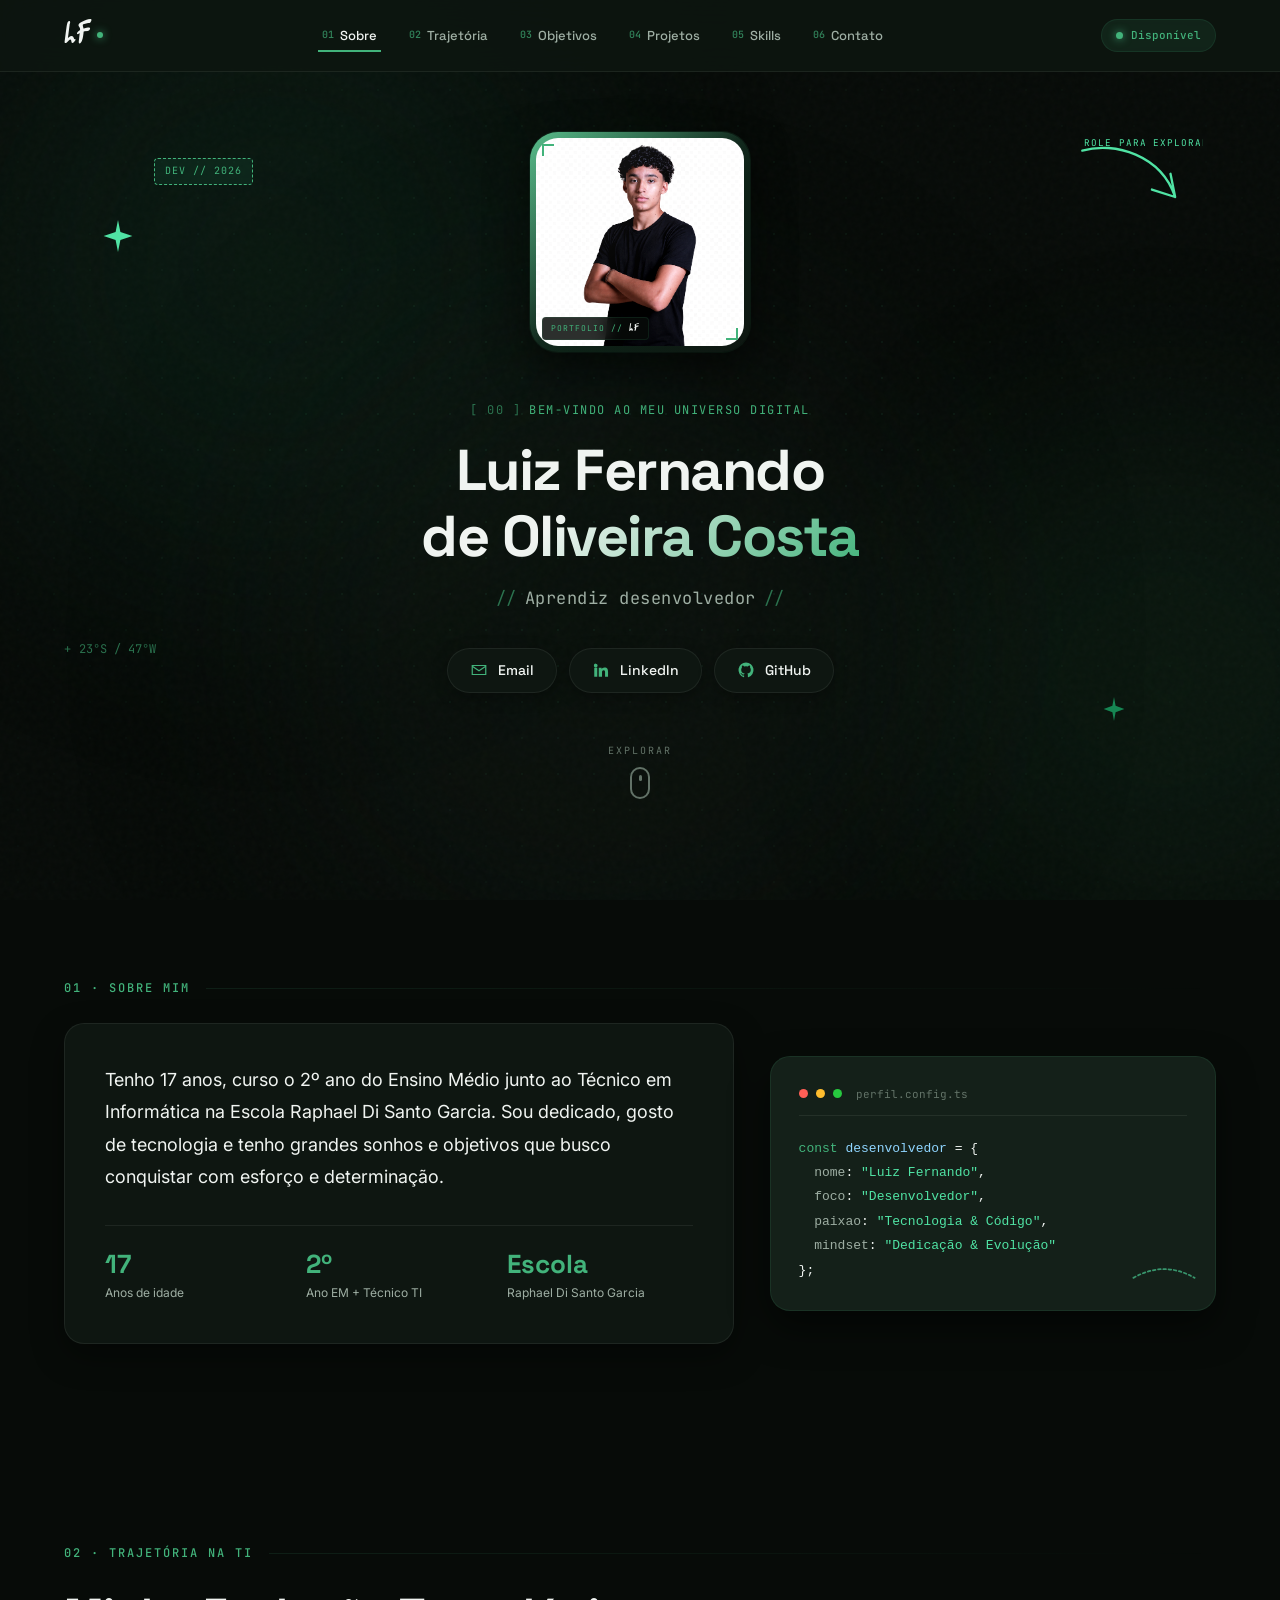
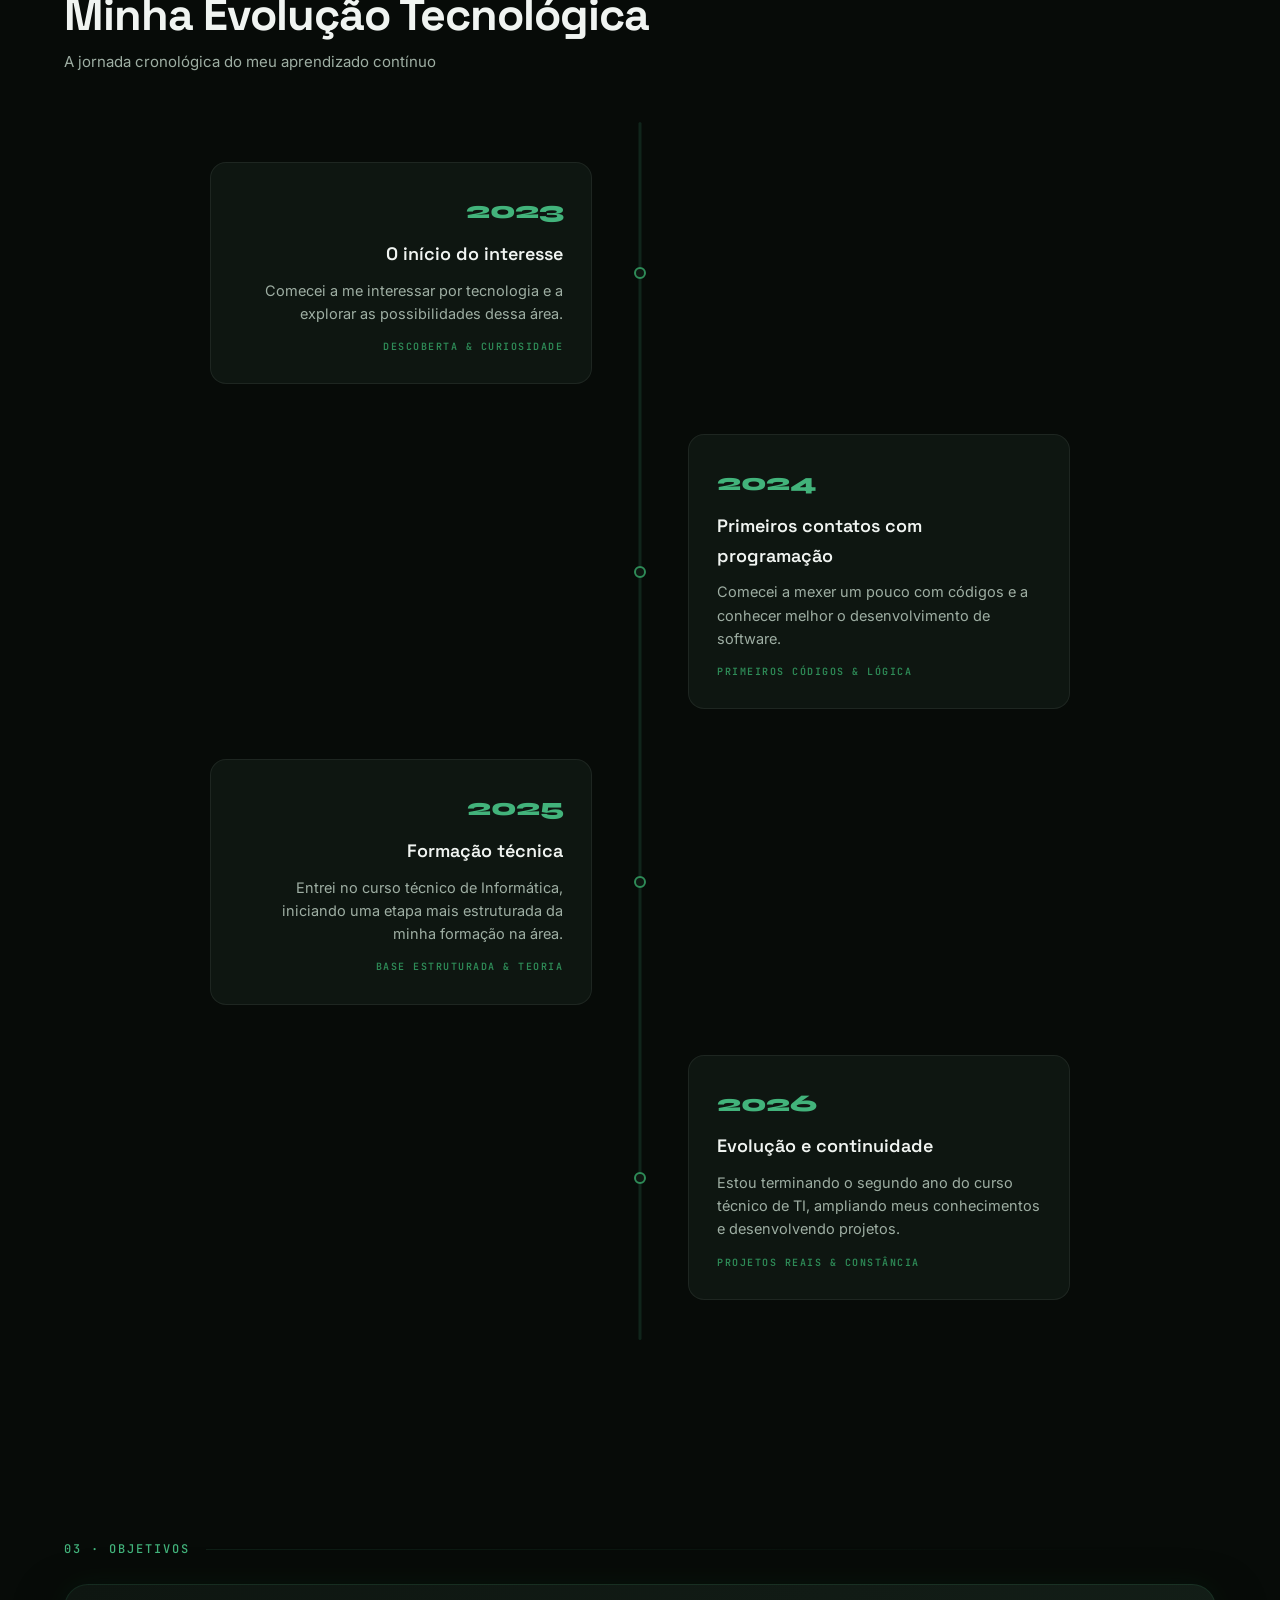
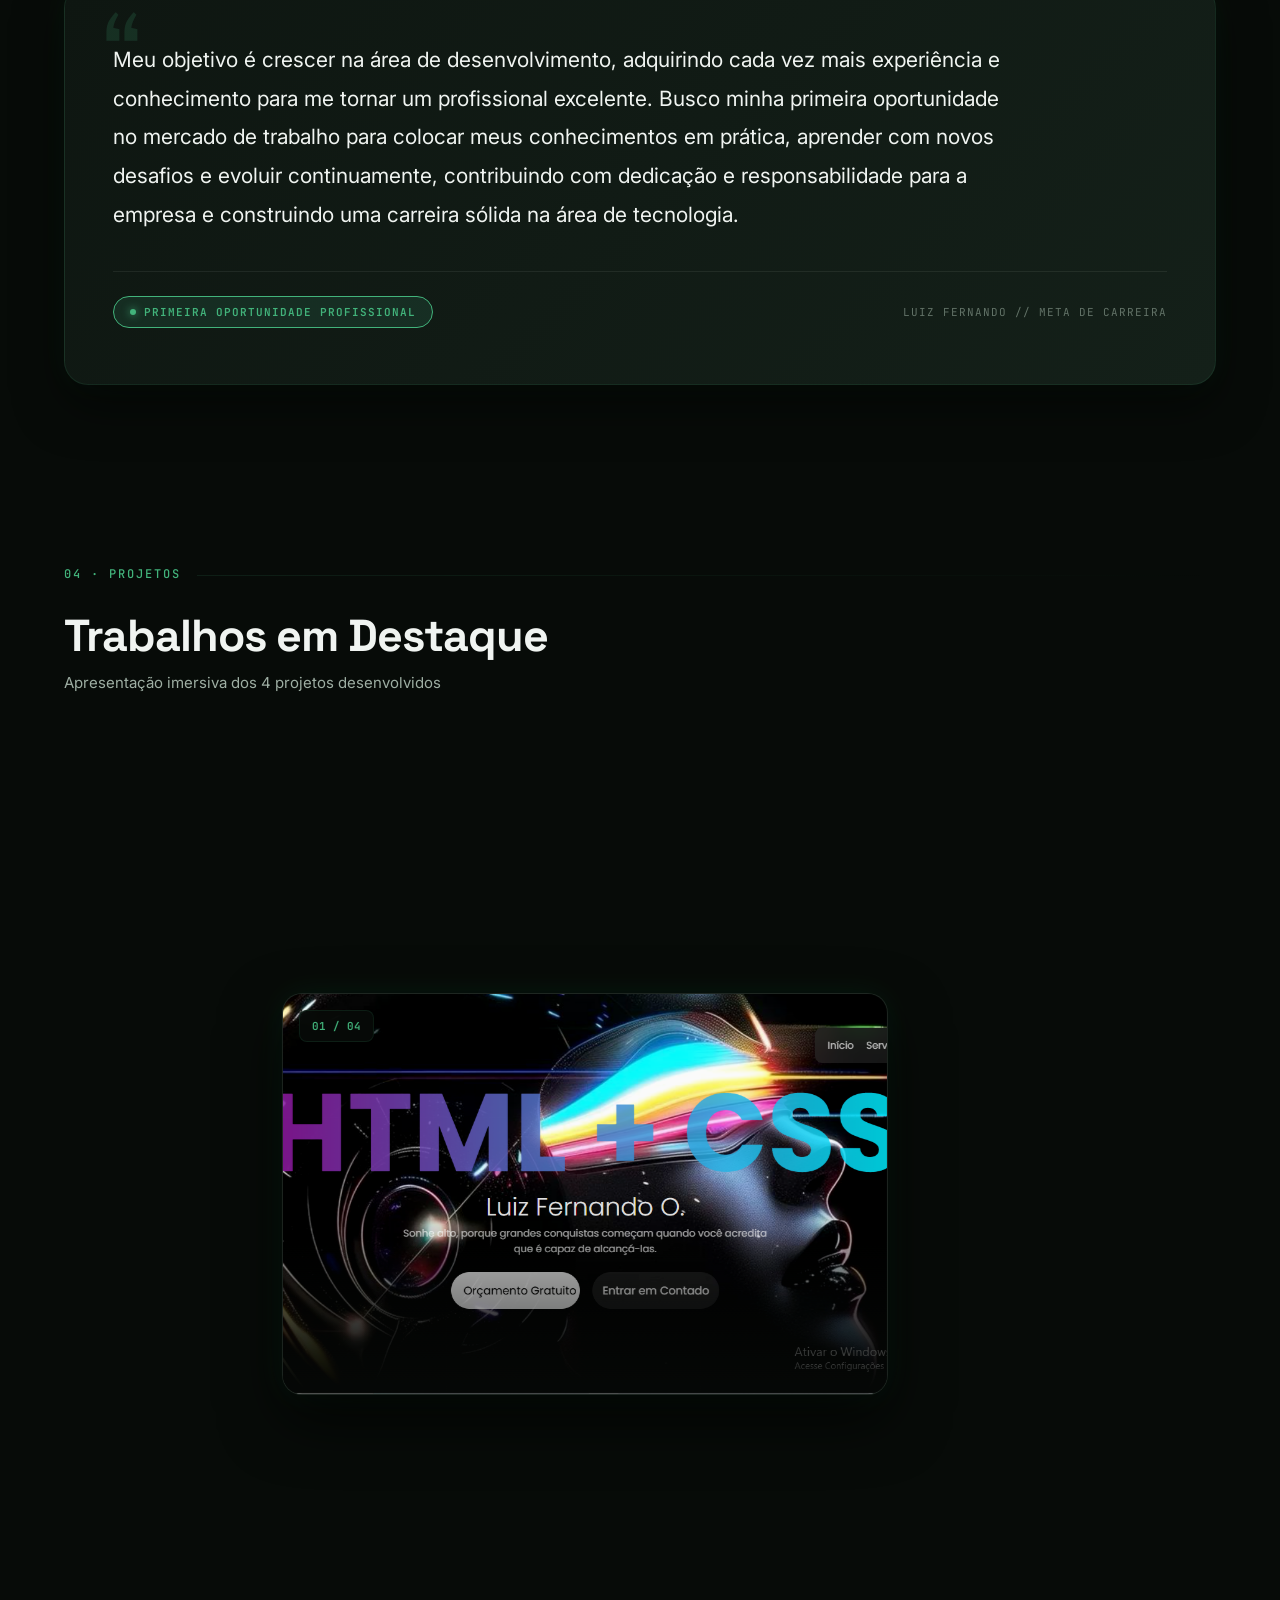
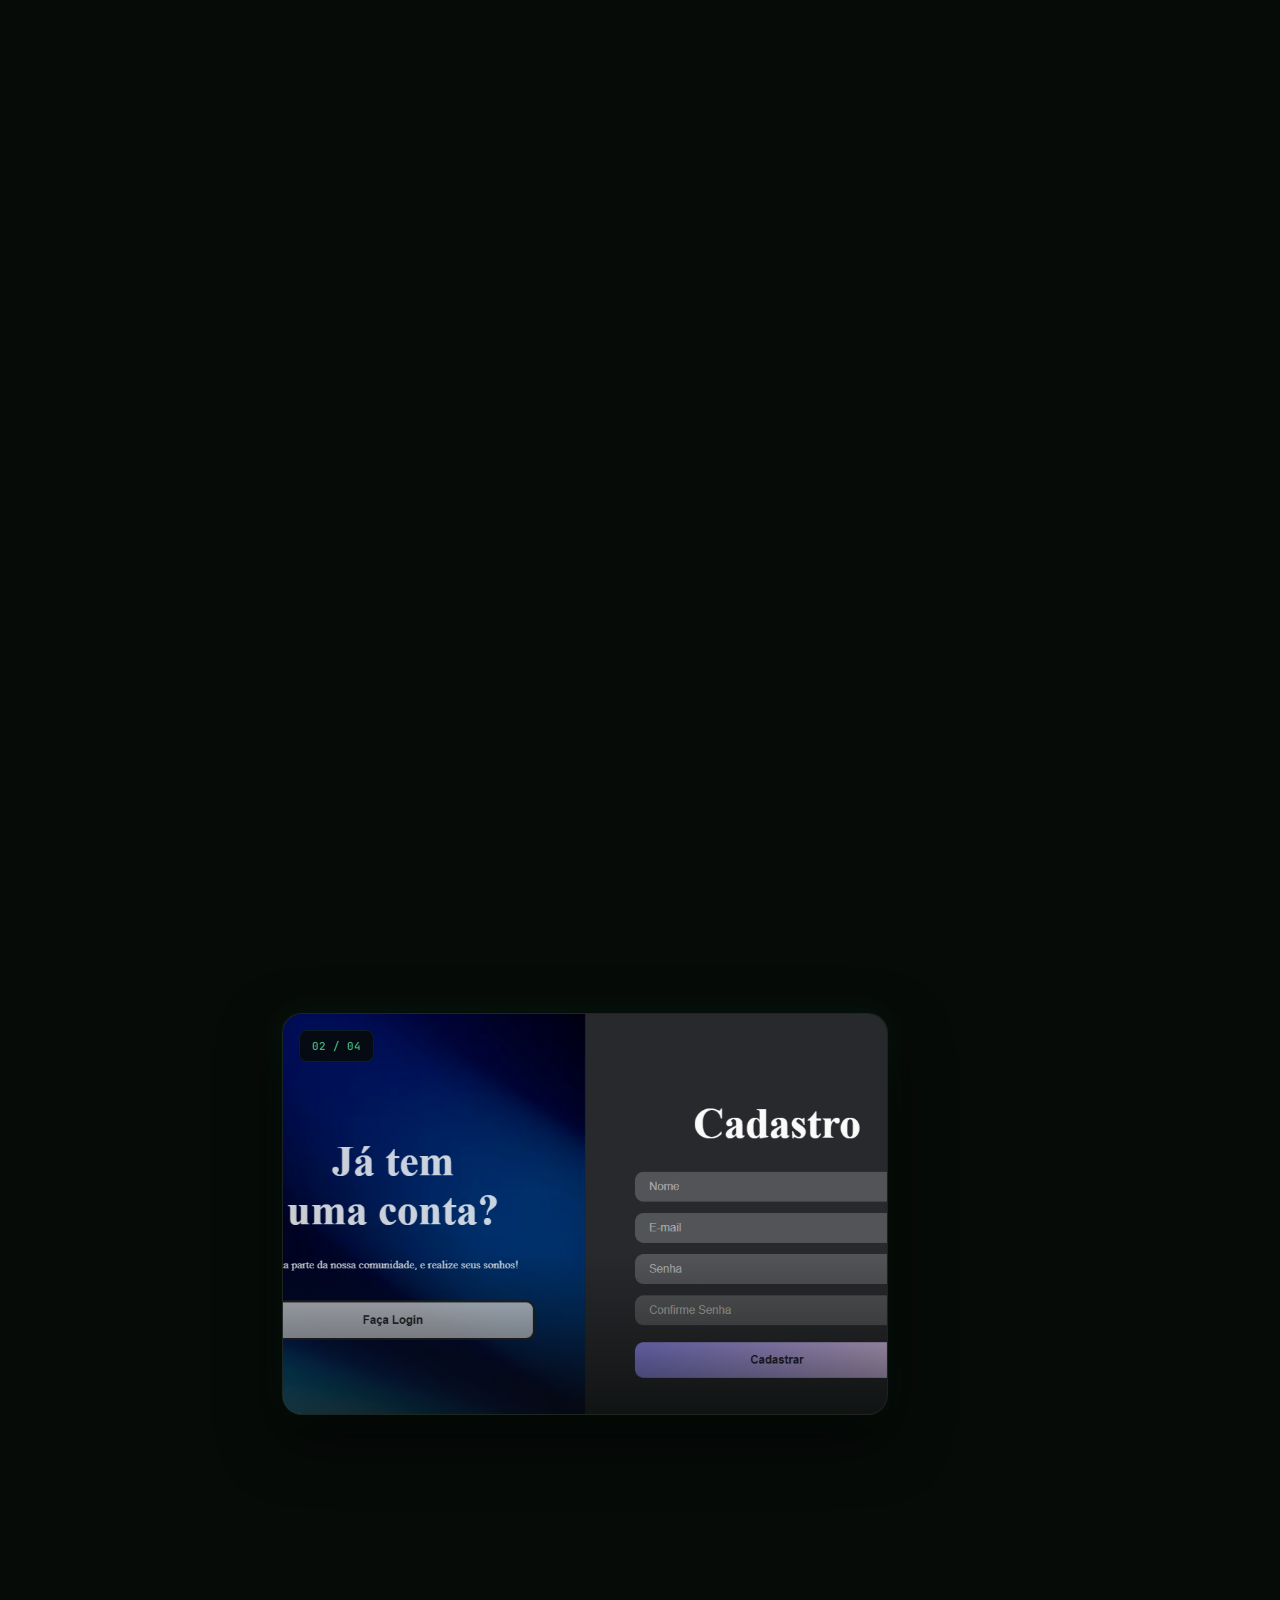
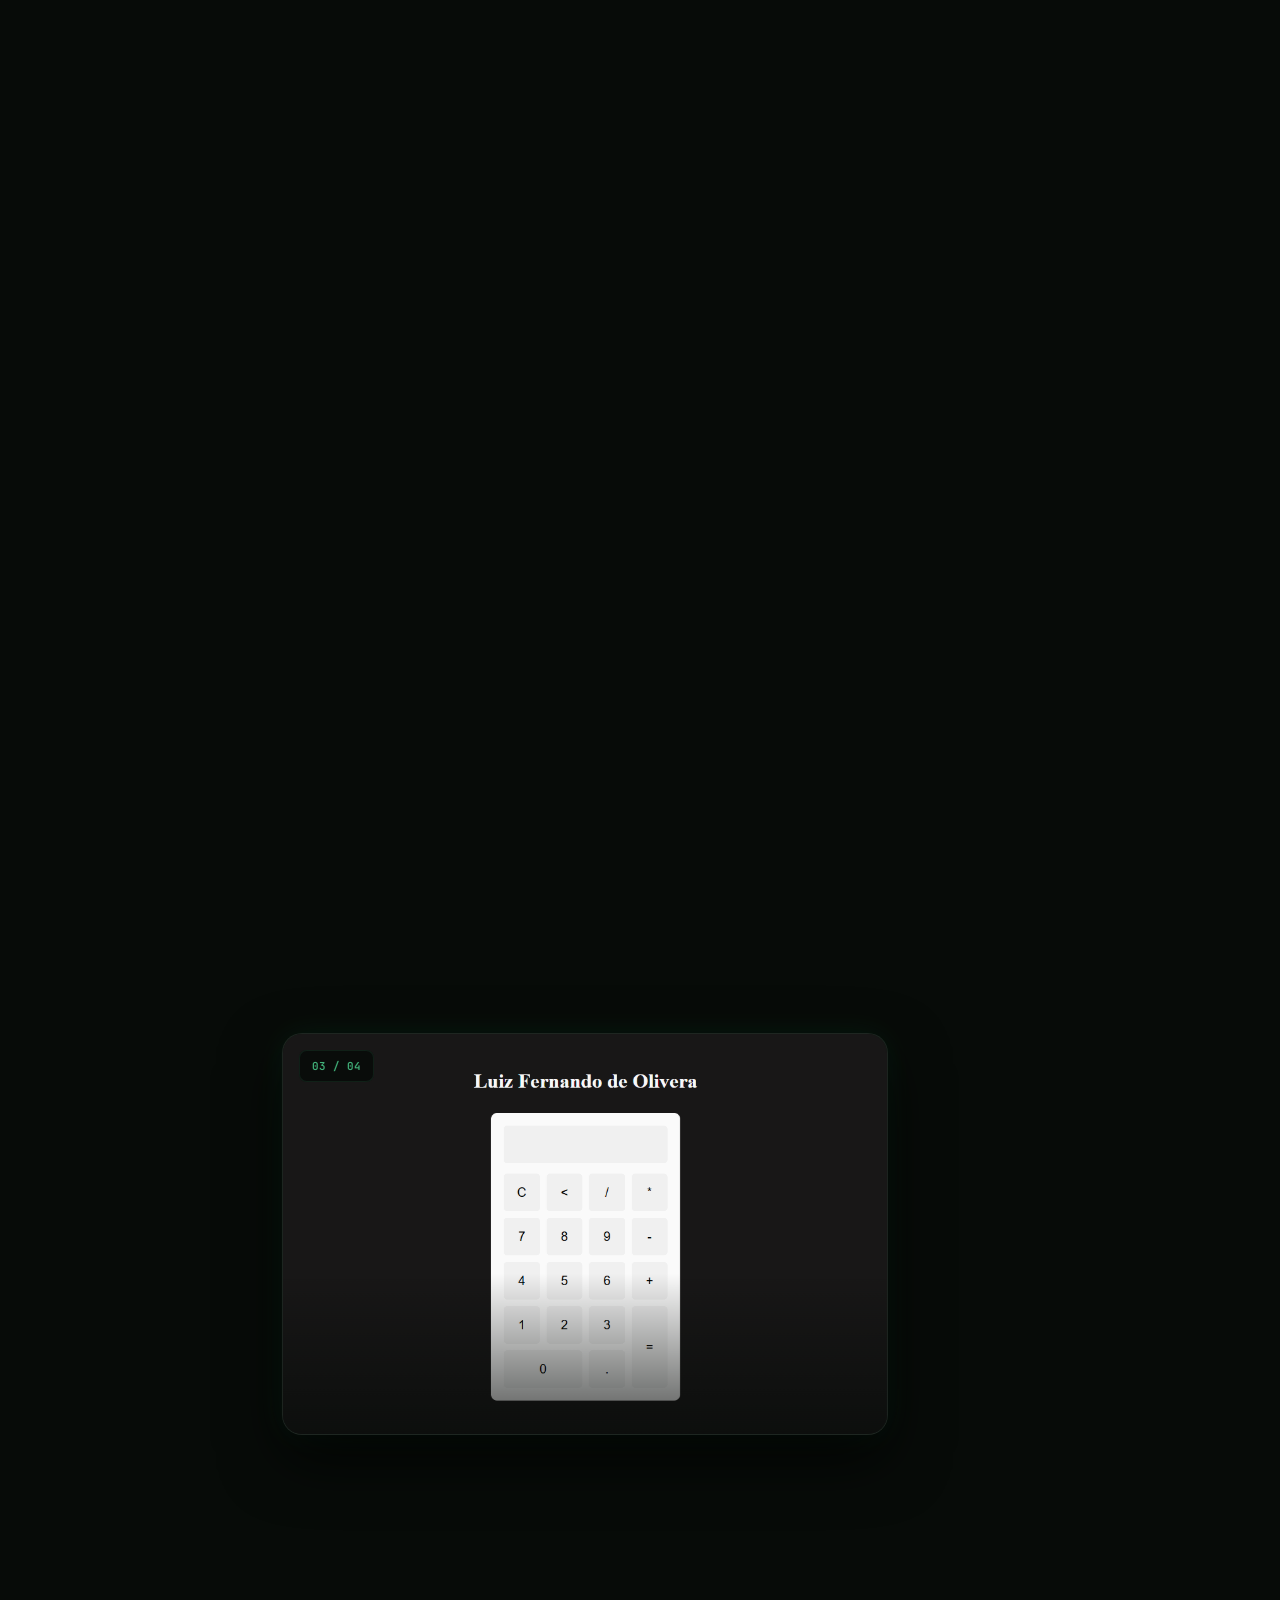
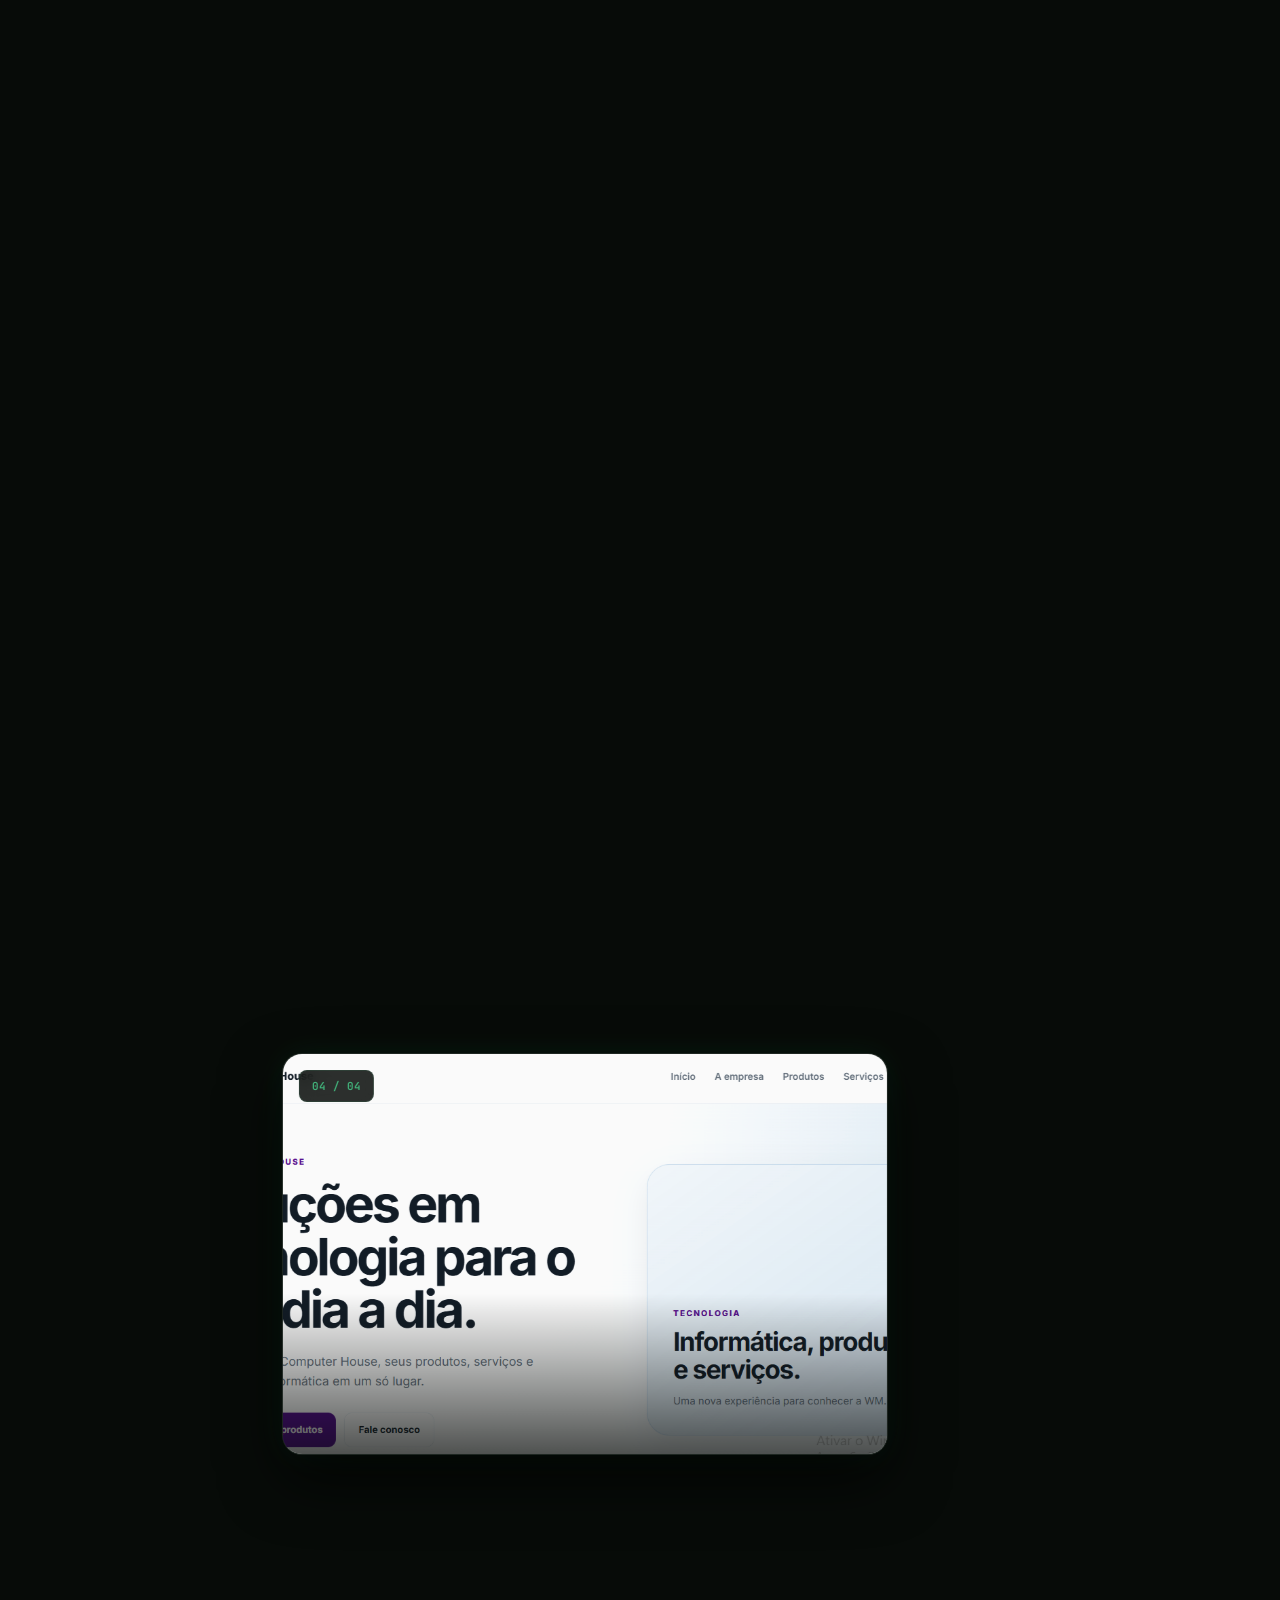
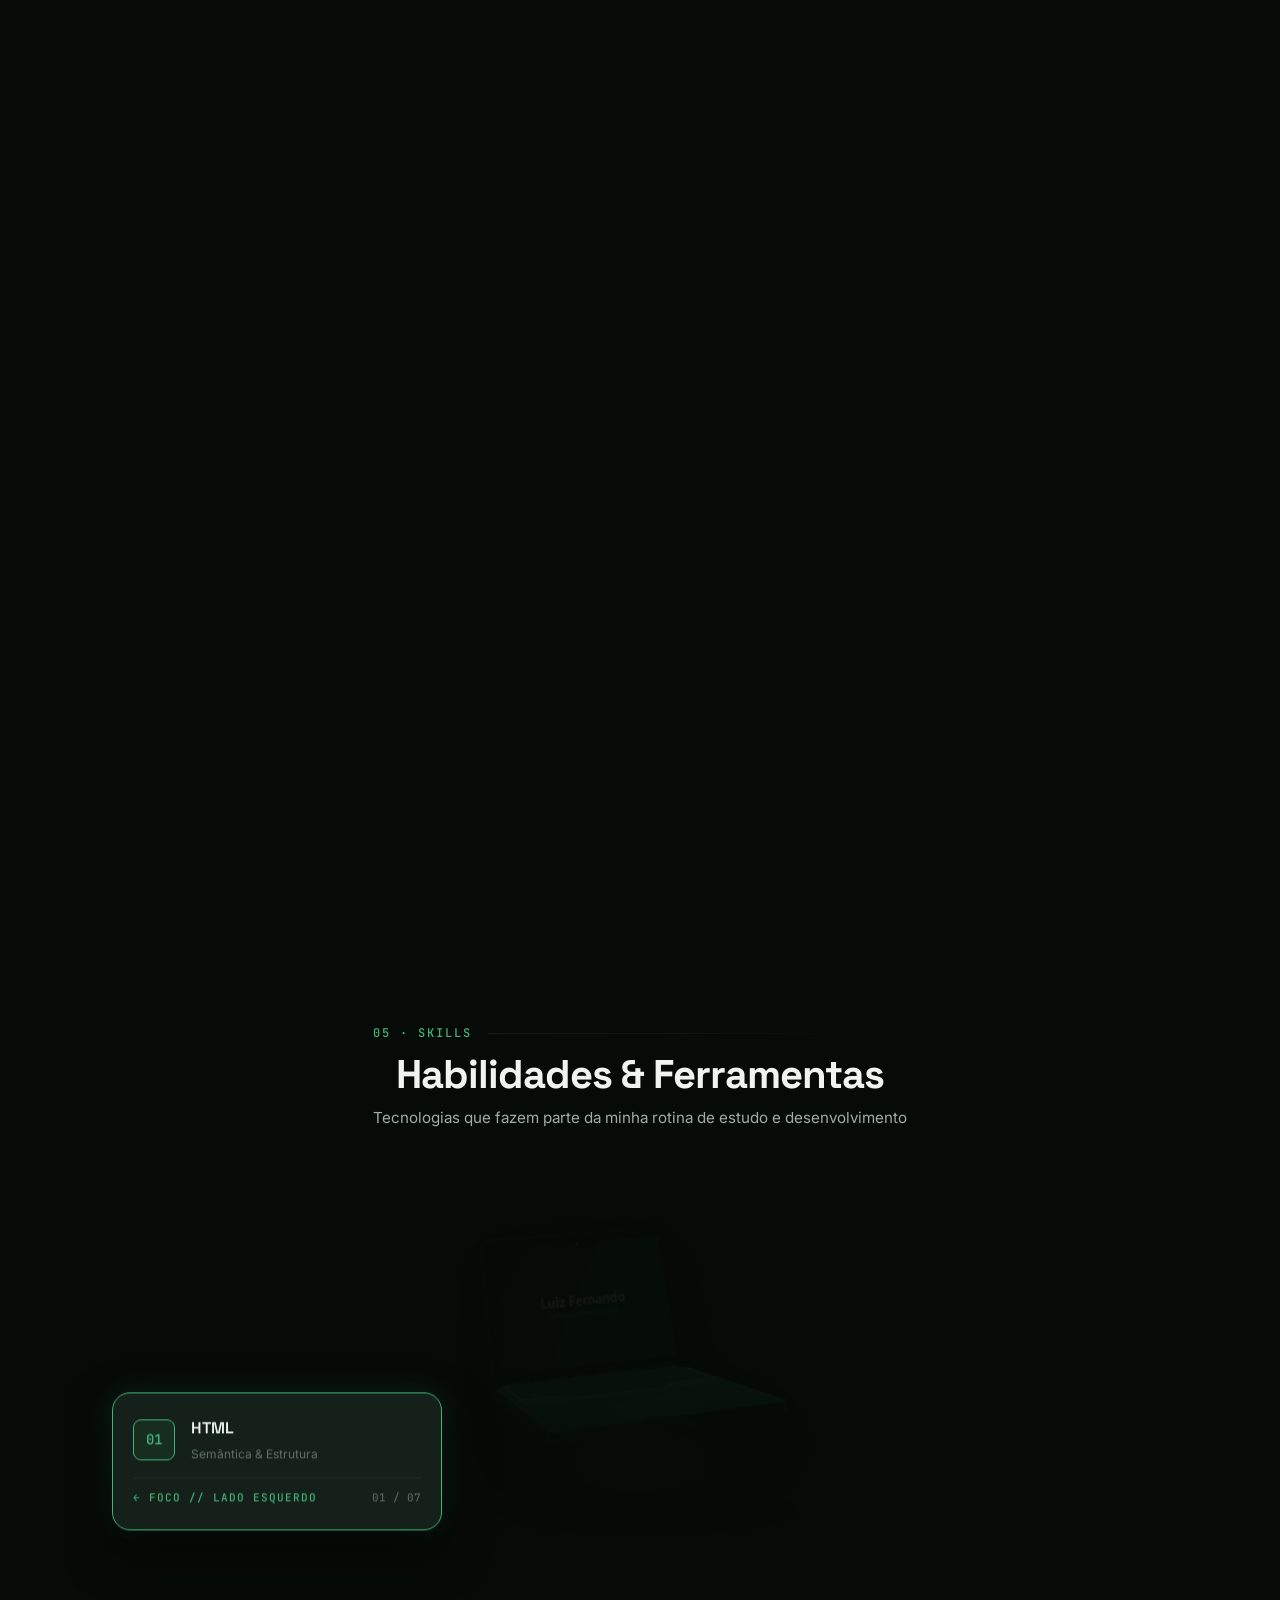
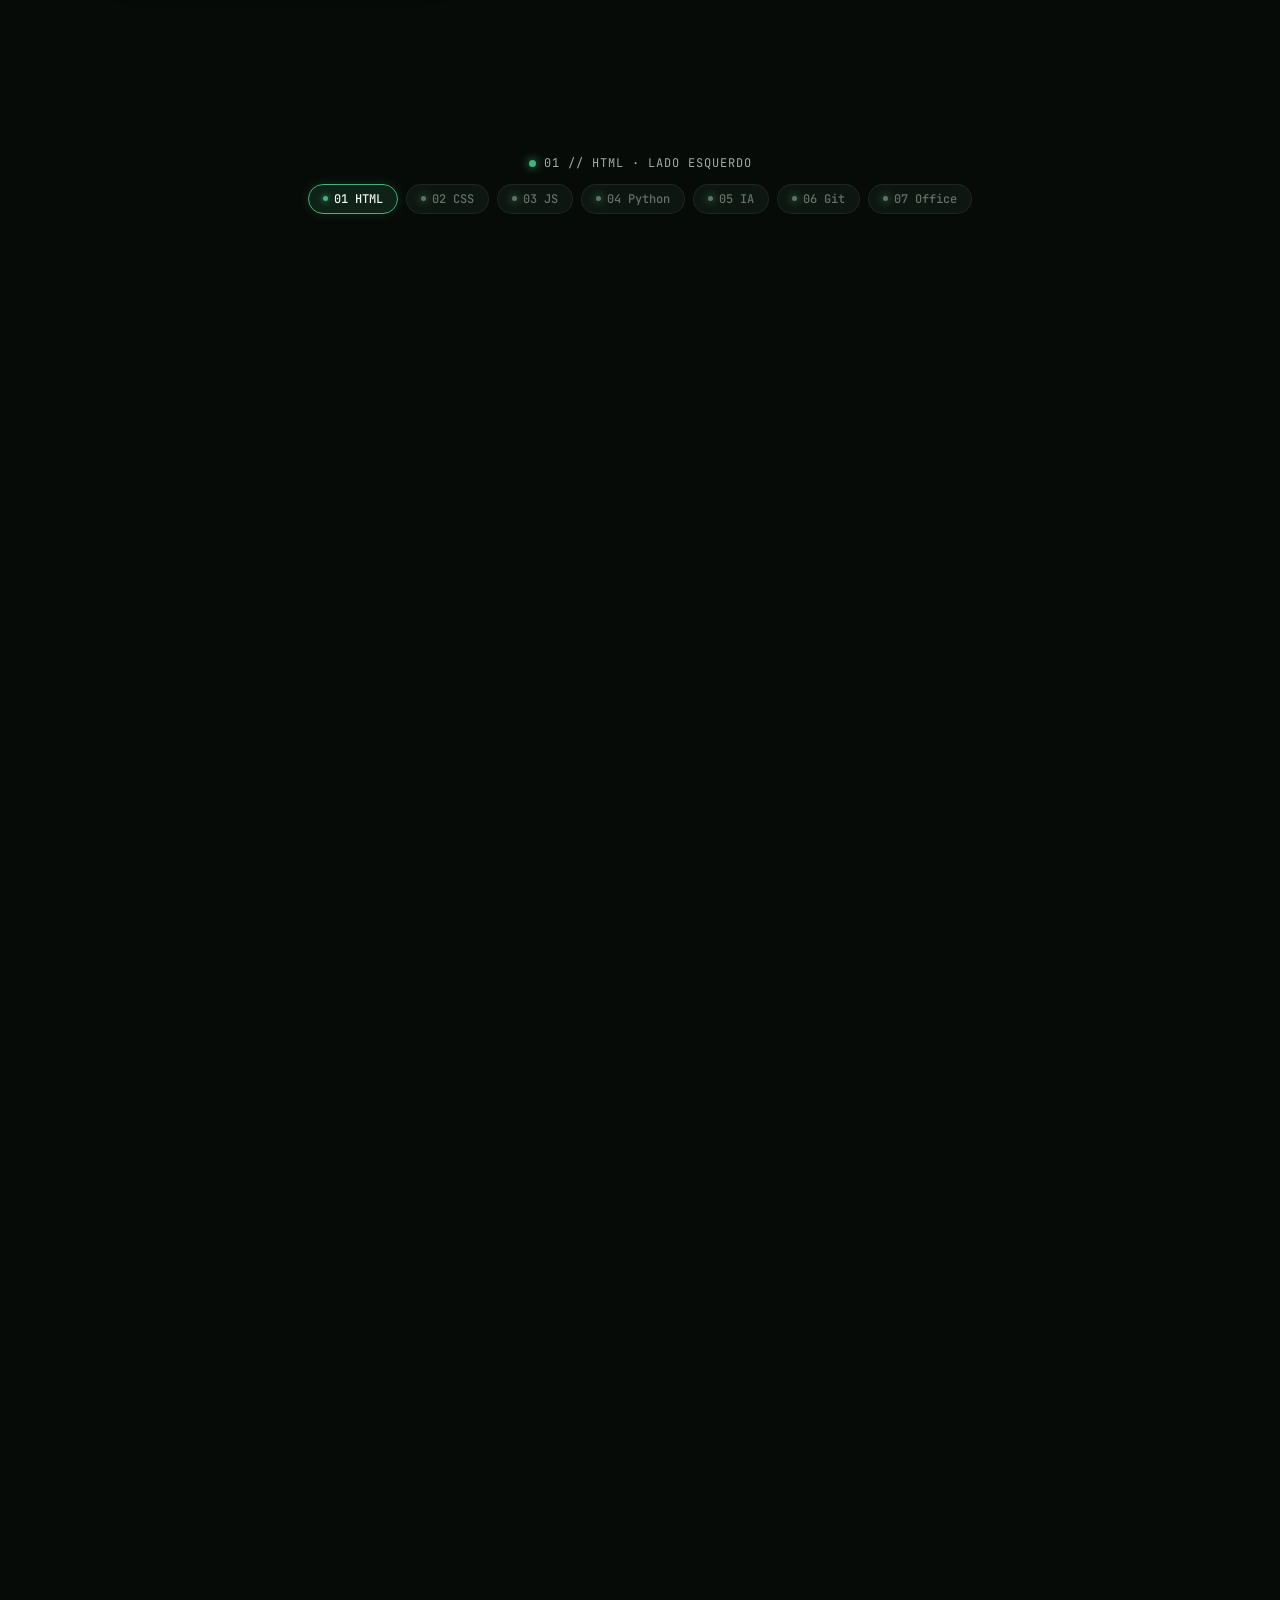
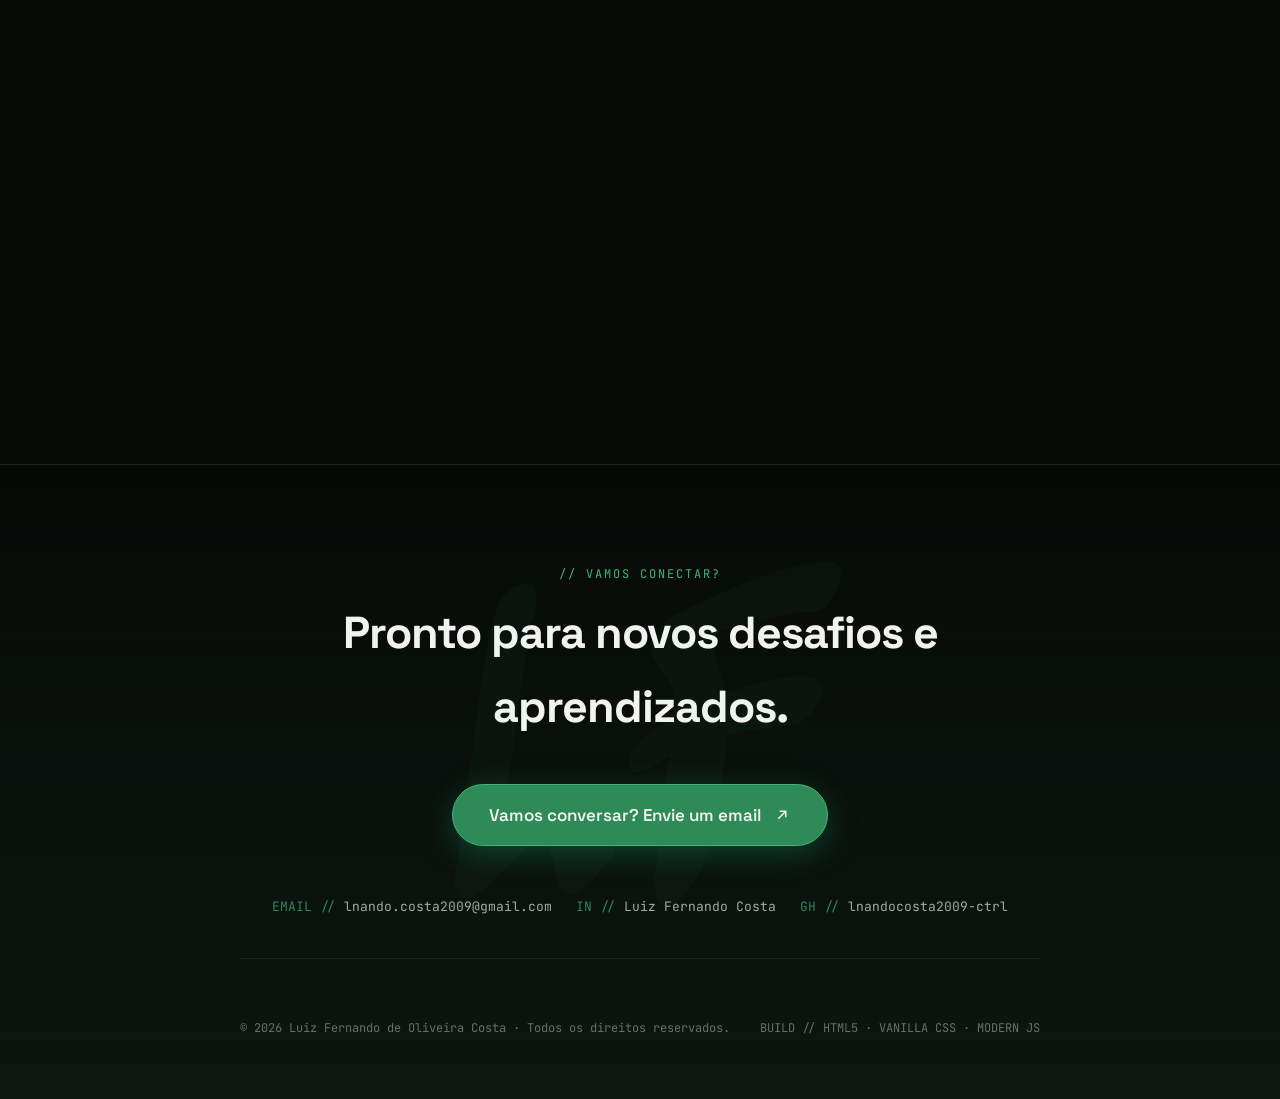
==== commit 001d2aeb: "Add files via upload" ====
--- a/index.html
+++ b/index.html
@@ -7,12 +7,12 @@
   <title>Luiz Fernando — Aprendiz Desenvolvedor | Portfólio LF</title>
   <meta name="description" content="Portfólio de Luiz Fernando de Oliveira Costa, aprendiz desenvolvedor. Projetos, trajetória na TI, habilidades e contato.">
   <meta name="author" content="Luiz Fernando de Oliveira Costa">
-  <meta name="theme-color" content="#080B09">
-
-  <!-- Fontes do Google Fonts: Syne (display) + Space Grotesk (headings) + Inter (corpo) + JetBrains Mono (código/técnico) -->
+  <meta name="theme-color" content="#070B08">
+
+  <!-- Fontes do Google Fonts: Syne (display) + Space Grotesk (headings) + Inter (corpo) + JetBrains Mono (código/técnico) + Sedgwick Ave Display & Permanent Marker (grafite urbano autêntico para iniciais LF) -->
   <link rel="preconnect" href="https://fonts.googleapis.com">
   <link rel="preconnect" href="https://fonts.gstatic.com" crossorigin>
-  <link href="https://fonts.googleapis.com/css2?family=Inter:wght@300;400;500;600&family=JetBrains+Mono:wght@400;500;600&family=Space+Grotesk:wght@400;500;600;700&family=Syne:wght@700;800&display=swap" rel="stylesheet">
+  <link href="https://fonts.googleapis.com/css2?family=Inter:wght@300;400;500;600&family=JetBrains+Mono:wght@400;500;600&family=Permanent+Marker&family=Sedgwick+Ave+Display&family=Space+Grotesk:wght@400;500;600;700&family=Syne:wght@700;800&display=swap" rel="stylesheet">
 
   <!-- Arquivo de estilos -->
   <link rel="stylesheet" href="./style.css">
@@ -133,7 +133,7 @@
             <!-- Grafismos técnicos sobre a foto -->
             <div class="photo-corner photo-corner--tl"></div>
             <div class="photo-corner photo-corner--br"></div>
-            <div class="photo-tech-tag">PORTFOLIO // LF</div>
+            <div class="photo-tech-tag">PORTFOLIO // <span class="brand-graffiti-lf">LF</span></div>
           </div>
         </div>
       </div>
@@ -526,90 +526,172 @@
       </div>
     </section>
 
-    <!-- SEÇÃO SKILLS -->
-    <section class="section section--skills reveal" id="skills">
-      <div class="section-badge">
-        <span class="section__eyebrow">05 · skills</span>
-        <span class="badge-line"></span>
-      </div>
-
-      <div class="section-title-wrap">
-        <h2 class="section__title">Habilidades &amp; Ferramentas</h2>
-        <p class="section__subtitle">Tecnologias que fazem parte da minha rotina de estudo e desenvolvimento</p>
-      </div>
-
-      <ul class="skills-grid" aria-label="Lista de habilidades">
-        <!-- 1. HTML -->
-        <li class="skill-card" data-tilt data-cursor-text="HTML">
-          <div class="skill-card-inner">
-            <span class="skill-number">01</span>
-            <div class="skill-info">
-              <h3 class="skill-name">HTML</h3>
-              <span class="skill-sub">Semântica &amp; Estrutura</span>
-            </div>
-          </div>
-        </li>
-        <!-- 2. CSS -->
-        <li class="skill-card" data-tilt data-cursor-text="CSS">
-          <div class="skill-card-inner">
-            <span class="skill-number">02</span>
-            <div class="skill-info">
-              <h3 class="skill-name">CSS</h3>
-              <span class="skill-sub">Layouts, Flex, Grid &amp; Animações</span>
-            </div>
-          </div>
-        </li>
-        <!-- 3. JavaScript -->
-        <li class="skill-card" data-tilt data-cursor-text="JS">
-          <div class="skill-card-inner">
-            <span class="skill-number">03</span>
-            <div class="skill-info">
-              <h3 class="skill-name">JavaScript</h3>
-              <span class="skill-sub">Lógica &amp; Interatividade DOM</span>
-            </div>
-          </div>
-        </li>
-        <!-- 4. Python -->
-        <li class="skill-card" data-tilt data-cursor-text="PYTHON">
-          <div class="skill-card-inner">
-            <span class="skill-number">04</span>
-            <div class="skill-info">
-              <h3 class="skill-name">Python</h3>
-              <span class="skill-sub">Fundamentos &amp; Automação</span>
-            </div>
-          </div>
-        </li>
-        <!-- 5. Inteligência Artificial -->
-        <li class="skill-card" data-tilt data-cursor-text="IA">
-          <div class="skill-card-inner">
-            <span class="skill-number">05</span>
-            <div class="skill-info">
-              <h3 class="skill-name">Inteligência Artificial</h3>
-              <span class="skill-sub">Produtividade &amp; Aplicações Modernas</span>
-            </div>
-          </div>
-        </li>
-        <!-- 6. Git/GitHub -->
-        <li class="skill-card" data-tilt data-cursor-text="GIT">
-          <div class="skill-card-inner">
-            <span class="skill-number">06</span>
-            <div class="skill-info">
-              <h3 class="skill-name">Git/GitHub</h3>
-              <span class="skill-sub">Controle de Versão &amp; Deploy</span>
-            </div>
-          </div>
-        </li>
-        <!-- 7. Pacote Office -->
-        <li class="skill-card" data-tilt data-cursor-text="OFFICE">
-          <div class="skill-card-inner">
-            <span class="skill-number">07</span>
-            <div class="skill-info">
-              <h3 class="skill-name">Pacote Office</h3>
-              <span class="skill-sub">Produtividade &amp; Documentação</span>
-            </div>
-          </div>
-        </li>
-      </ul>
+    <!-- SEÇÃO SKILLS COM NOTEBOOK 3D INTERATIVO (Inspirado no igloo.inc) -->
+    <section class="section section--skills" id="skills">
+      <div class="skills-scroll-track" id="skillsTrack">
+        <div class="skills-stage" id="skillsStage">
+
+          <!-- Cabeçalho da Seção -->
+          <div class="skills-stage-header">
+            <div class="section-badge">
+              <span class="section__eyebrow">05 · skills</span>
+              <span class="badge-line"></span>
+            </div>
+            <div class="section-title-wrap">
+              <h2 class="section__title">Habilidades &amp; Ferramentas</h2>
+              <p class="section__subtitle">Tecnologias que fazem parte da minha rotina de estudo e desenvolvimento</p>
+            </div>
+          </div>
+
+          <!-- Arena interativa com notebook central e cards alternados -->
+          <div class="skills-arena" id="skillsArena">
+
+            <!-- Centro: Notebook 3D com rotação sincronizada com a rolagem -->
+            <div class="skills-notebook-center" id="skillsNotebookCenter">
+              <div class="notebook-perspective-wrap" id="notebookPerspectiveWrap">
+                <div class="notebook-glow-pedestal" aria-hidden="true"></div>
+                <div class="notebook-shadow" id="notebookShadow" aria-hidden="true"></div>
+                <div class="notebook-rig-3d" id="notebookRig">
+                  <img src="./assets/images/notebook-skills.png" 
+                       alt="Notebook 3D com a identidade de Luiz Fernando" 
+                       class="notebook-skills-img" 
+                       id="notebookSkillsImg"
+                       width="540" 
+                       height="470"
+                       loading="eager">
+                </div>
+              </div>
+            </div>
+
+            <!-- Lista de Habilidades Alternadas (01 Esquerda, 02 Direita, 03 Esquerda...) -->
+            <ul class="skills-cards-stage" id="skillsCardsStage" aria-label="Lista interativa de habilidades">
+              <!-- 1. HTML (Esquerda) -->
+              <li class="skill-card skill-card--stage is-active" data-index="0" data-side="left" data-tilt data-cursor-text="HTML">
+                <div class="skill-card-inner">
+                  <span class="skill-number">01</span>
+                  <div class="skill-info">
+                    <h3 class="skill-name">HTML</h3>
+                    <span class="skill-sub">Semântica &amp; Estrutura</span>
+                  </div>
+                </div>
+                <div class="skill-card-indicator">
+                  <span class="skill-dir-tag">← FOCO // LADO ESQUERDO</span>
+                  <span class="skill-index-pill">01 / 07</span>
+                </div>
+              </li>
+
+              <!-- 2. CSS (Direita) -->
+              <li class="skill-card skill-card--stage" data-index="1" data-side="right" data-tilt data-cursor-text="CSS">
+                <div class="skill-card-inner">
+                  <span class="skill-number">02</span>
+                  <div class="skill-info">
+                    <h3 class="skill-name">CSS</h3>
+                    <span class="skill-sub">Layouts, Flex, Grid &amp; Animações</span>
+                  </div>
+                </div>
+                <div class="skill-card-indicator">
+                  <span class="skill-dir-tag">FOCO // LADO DIREITO →</span>
+                  <span class="skill-index-pill">02 / 07</span>
+                </div>
+              </li>
+
+              <!-- 3. JavaScript (Esquerda) -->
+              <li class="skill-card skill-card--stage" data-index="2" data-side="left" data-tilt data-cursor-text="JS">
+                <div class="skill-card-inner">
+                  <span class="skill-number">03</span>
+                  <div class="skill-info">
+                    <h3 class="skill-name">JavaScript</h3>
+                    <span class="skill-sub">Lógica &amp; Interatividade DOM</span>
+                  </div>
+                </div>
+                <div class="skill-card-indicator">
+                  <span class="skill-dir-tag">← FOCO // LADO ESQUERDO</span>
+                  <span class="skill-index-pill">03 / 07</span>
+                </div>
+              </li>
+
+              <!-- 4. Python (Direita) -->
+              <li class="skill-card skill-card--stage" data-index="3" data-side="right" data-tilt data-cursor-text="PYTHON">
+                <div class="skill-card-inner">
+                  <span class="skill-number">04</span>
+                  <div class="skill-info">
+                    <h3 class="skill-name">Python</h3>
+                    <span class="skill-sub">Fundamentos &amp; Automação</span>
+                  </div>
+                </div>
+                <div class="skill-card-indicator">
+                  <span class="skill-dir-tag">FOCO // LADO DIREITO →</span>
+                  <span class="skill-index-pill">04 / 07</span>
+                </div>
+              </li>
+
+              <!-- 5. Inteligência Artificial (Esquerda) -->
+              <li class="skill-card skill-card--stage" data-index="4" data-side="left" data-tilt data-cursor-text="IA">
+                <div class="skill-card-inner">
+                  <span class="skill-number">05</span>
+                  <div class="skill-info">
+                    <h3 class="skill-name">Inteligência Artificial</h3>
+                    <span class="skill-sub">Produtividade &amp; Aplicações Modernas</span>
+                  </div>
+                </div>
+                <div class="skill-card-indicator">
+                  <span class="skill-dir-tag">← FOCO // LADO ESQUERDO</span>
+                  <span class="skill-index-pill">05 / 07</span>
+                </div>
+              </li>
+
+              <!-- 6. Git/GitHub (Direita) -->
+              <li class="skill-card skill-card--stage" data-index="5" data-side="right" data-tilt data-cursor-text="GIT">
+                <div class="skill-card-inner">
+                  <span class="skill-number">06</span>
+                  <div class="skill-info">
+                    <h3 class="skill-name">Git/GitHub</h3>
+                    <span class="skill-sub">Controle de Versão &amp; Deploy</span>
+                  </div>
+                </div>
+                <div class="skill-card-indicator">
+                  <span class="skill-dir-tag">FOCO // LADO DIREITO →</span>
+                  <span class="skill-index-pill">06 / 07</span>
+                </div>
+              </li>
+
+              <!-- 7. Pacote Office (Esquerda) -->
+              <li class="skill-card skill-card--stage" data-index="6" data-side="left" data-tilt data-cursor-text="OFFICE">
+                <div class="skill-card-inner">
+                  <span class="skill-number">07</span>
+                  <div class="skill-info">
+                    <h3 class="skill-name">Pacote Office</h3>
+                    <span class="skill-sub">Produtividade &amp; Documentação</span>
+                  </div>
+                </div>
+                <div class="skill-card-indicator">
+                  <span class="skill-dir-tag">← FOCO // LADO ESQUERDO</span>
+                  <span class="skill-index-pill">07 / 07</span>
+                </div>
+              </li>
+            </ul>
+
+          </div>
+
+          <!-- Barra de navegação e status das habilidades -->
+          <div class="skills-pagination-bar" aria-label="Navegação das habilidades">
+            <div class="skills-status-indicator">
+              <span class="skills-status-dot"></span>
+              <span class="skills-status-text" id="skillsStatusText">01 // HTML · LADO ESQUERDO</span>
+            </div>
+            <div class="skills-pills" id="skillsPills" role="tablist">
+              <button class="skills-pill is-active" data-index="0" aria-label="Habilidade 01: HTML" role="tab"><span class="pill-dot"></span>01 HTML</button>
+              <button class="skills-pill" data-index="1" aria-label="Habilidade 02: CSS" role="tab"><span class="pill-dot"></span>02 CSS</button>
+              <button class="skills-pill" data-index="2" aria-label="Habilidade 03: JavaScript" role="tab"><span class="pill-dot"></span>03 JS</button>
+              <button class="skills-pill" data-index="3" aria-label="Habilidade 04: Python" role="tab"><span class="pill-dot"></span>04 Python</button>
+              <button class="skills-pill" data-index="4" aria-label="Habilidade 05: Inteligência Artificial" role="tab"><span class="pill-dot"></span>05 IA</button>
+              <button class="skills-pill" data-index="5" aria-label="Habilidade 06: Git/GitHub" role="tab"><span class="pill-dot"></span>06 Git</button>
+              <button class="skills-pill" data-index="6" aria-label="Habilidade 07: Pacote Office" role="tab"><span class="pill-dot"></span>07 Office</button>
+            </div>
+          </div>
+
+        </div>
+      </div>
     </section>
 
   </main>
--- a/style.css
+++ b/style.css
@@ -1,35 +1,45 @@
 /* ==============================================================
    PORTFÓLIO LUIZ FERNANDO (LF) — SISTEMA DE DESIGN & ESTILOS
-   Paleta: Verde e Preto (#080B09, #101713, #123D2B, #168653, #50E3A4)
-   Inspirado em: Belgrade Arbor, Cartier Le Choeur des Pierres, Lando Norris
+   Paleta: Tons de Verde Profissionais (Floresta, Musgo, Esmeralda Discreto)
+   Tipografia: Grafite Urbano para Iniciais LF + Syne + Space Grotesk + Inter
+   Inspirado em: Belgrade Arbor, Cartier, Lando Norris, Igloo.inc
 ================================================================= */
 
 :root {
-  /* Paleta cromática oficial */
-  --bg-deep: #080B09;
-  --bg-surface: #101713;
-  --bg-surface-elevated: #151F1A;
-  --bg-surface-glass: rgba(16, 23, 19, 0.75);
-
-  --accent-dark: #123D2B;
-  --accent-emerald: #168653;
-  --accent-neon: #50E3A4;
-  --accent-neon-glow: rgba(80, 227, 164, 0.28);
-  --accent-emerald-glow: rgba(22, 134, 83, 0.35);
-
-  --text-primary: #F2F5F2;
-  --text-secondary: #A2ACA5;
-  --text-muted: #647068;
-
-  --border-subtle: rgba(80, 227, 164, 0.12);
-  --border-glass: rgba(242, 245, 242, 0.08);
-  --border-active: rgba(80, 227, 164, 0.45);
-
-  /* Tipografia moderna */
+  /* Paleta cromática oficial refinada e profissional */
+  --bg-deep: #070B08;                /* Fundo escuro com sutil matiz floresta orgânico */
+  --bg-surface: #0E1611;             /* Superfície verde-musgo escura */
+  --bg-surface-elevated: #142019;    /* Superfície elevada para cards e painéis */
+  --bg-surface-glass: rgba(14, 22, 17, 0.82);
+
+  /* Tons de Verde: Floresta, Musgo, Esmeralda Discreto e Destaque Natural */
+  --accent-dark: #0D2418;            /* Verde floresta profundo */
+  --accent-forest: #1A3E2C;          /* Verde floresta rico */
+  --accent-moss: #2E5C44;            /* Verde musgo elegante */
+  --accent-emerald: #2E8B57;         /* Verde esmeralda clássico e discreto */
+  --accent-highlight: #42B37B;       /* Destaque sálvia/esmeralda natural (sem neon artificial) */
+  --accent-highlight-soft: #63C896;  /* Toque suave para pequenos acentos */
+
+  /* Aliases para compatibilidade total com os seletores existentes */
+  --accent-neon: var(--accent-highlight);
+  --accent-neon-glow: rgba(66, 179, 123, 0.16);
+  --accent-emerald-glow: rgba(46, 139, 87, 0.18);
+  --accent-forest-glow: rgba(26, 62, 44, 0.22);
+
+  --text-primary: #F0F4F1;
+  --text-secondary: #9EAEA3;
+  --text-muted: #627267;
+
+  --border-subtle: rgba(66, 179, 123, 0.12);
+  --border-glass: rgba(240, 244, 241, 0.07);
+  --border-active: rgba(66, 179, 123, 0.36);
+
+  /* Tipografia moderna e autêntica */
   --font-display: 'Syne', sans-serif;
   --font-heading: 'Space Grotesk', sans-serif;
   --font-body: 'Inter', -apple-system, BlinkMacSystemFont, sans-serif;
   --font-code: 'JetBrains Mono', monospace;
+  --font-graffiti: 'Sedgwick Ave Display', 'Permanent Marker', cursive, sans-serif;
 
   /* Transições suaves */
   --ease-out: cubic-bezier(0.16, 1, 0.3, 1);
@@ -245,7 +255,7 @@
   max-height: 650px;
   top: 40%;
   right: -10%;
-  background: radial-gradient(circle, var(--accent-emerald-glow) 0%, rgba(22, 134, 83, 0.2) 45%, transparent 75%);
+  background: radial-gradient(circle, var(--accent-emerald-glow) 0%, rgba(46, 139, 87, 0.14) 45%, transparent 75%);
 }
 
 .ambient-glow--3 {
@@ -255,16 +265,16 @@
   max-height: 700px;
   bottom: -10%;
   left: 20%;
-  background: radial-gradient(circle, rgba(80, 227, 164, 0.12) 0%, rgba(16, 23, 19, 0.8) 50%, transparent 80%);
+  background: radial-gradient(circle, var(--accent-forest-glow) 0%, var(--bg-surface) 50%, transparent 80%);
 }
 
 .ambient-grid {
   position: absolute;
   inset: 0;
-  background-image: radial-gradient(rgba(80, 227, 164, 0.07) 1px, transparent 1px);
+  background-image: radial-gradient(var(--border-subtle) 1px, transparent 1px);
   background-size: 36px 36px;
   mask-image: radial-gradient(ellipse at center, rgba(0, 0, 0, 1) 30%, rgba(0, 0, 0, 0.3) 80%);
-  opacity: 0.7;
+  opacity: 0.6;
 }
 
 .ambient-noise {
@@ -326,13 +336,13 @@
 }
 
 .intro-monogram {
-  font-family: var(--font-display);
-  font-weight: 800;
-  font-size: clamp(6rem, 18vw, 12rem);
-  letter-spacing: -4px;
-  line-height: 0.9;
+  font-family: var(--font-graffiti);
+  font-weight: 400;
+  font-size: clamp(6.5rem, 19vw, 13rem);
+  letter-spacing: 2px;
+  line-height: 0.95;
   color: var(--text-primary);
-  text-shadow: 0 0 30px var(--accent-neon-glow);
+  text-shadow: 0 0 24px var(--accent-neon-glow), 0 4px 12px rgba(0, 0, 0, 0.7);
   position: relative;
   user-select: none;
 }
@@ -343,17 +353,17 @@
   left: 0;
   width: 100%;
   height: 100%;
-  font-family: var(--font-display);
-  font-weight: 800;
-  font-size: clamp(6rem, 18vw, 12rem);
-  letter-spacing: -4px;
-  line-height: 0.9;
+  font-family: var(--font-graffiti);
+  font-weight: 400;
+  font-size: clamp(6.5rem, 19vw, 13rem);
+  letter-spacing: 2px;
+  line-height: 0.95;
   pointer-events: none;
   opacity: 0;
 }
 
 .intro-glitch--1 {
-  color: var(--accent-neon);
+  color: var(--accent-highlight);
   transform: translate(-2px, -1px);
   animation: glitchAnim1 2s infinite ease-in-out;
 }
@@ -489,16 +499,27 @@
 }
 
 .brand-monogram {
-  font-family: var(--font-display);
-  font-weight: 800;
-  font-size: 24px;
-  letter-spacing: -1px;
+  font-family: var(--font-graffiti);
+  font-weight: 400;
+  font-size: 26px;
+  letter-spacing: 1px;
   color: var(--text-primary);
-  transition: color var(--transition-fast);
+  transition: color var(--transition-fast), transform var(--transition-fast);
+  display: inline-block;
 }
 
 .brand-logo:hover .brand-monogram {
-  color: var(--accent-neon);
+  color: var(--accent-highlight);
+  transform: scale(1.06);
+}
+
+.brand-graffiti-lf {
+  font-family: var(--font-graffiti);
+  letter-spacing: 1px;
+  font-size: 1.15em;
+  color: var(--text-primary);
+  display: inline-block;
+  vertical-align: baseline;
 }
 
 .brand-pulse {
@@ -1633,29 +1654,208 @@
 }
 
 /* ==============================================================
-   SEÇÃO 05: SKILLS
+   SEÇÃO 05: SKILLS INTERATIVA COM NOTEBOOK 3D & SCROLL SYNC
 ================================================================= */
-.skills-grid {
-  display: grid;
-  grid-template-columns: repeat(auto-fit, minmax(240px, 1fr));
-  gap: 20px;
+.section--skills {
+  position: relative;
+  padding: 0;
+}
+
+/* Trilho de rolagem para controlar a experiência sticky e sincronização */
+.skills-scroll-track {
+  position: relative;
+  height: 480vh;
+}
+
+/* Palco fixo na tela durante a rolagem da seção de skills */
+.skills-stage {
+  position: sticky;
+  top: 0;
+  height: 100vh;
+  display: flex;
+  flex-direction: column;
+  justify-content: space-between;
+  align-items: center;
+  padding: 80px 24px 30px;
+  overflow: hidden;
+  box-sizing: border-box;
+}
+
+/* Cabeçalho centralizado no topo do palco */
+.skills-stage-header {
+  text-align: center;
+  max-width: 700px;
+  margin: 0 auto;
+  position: relative;
+  z-index: 5;
+}
+
+.skills-stage-header .section-badge {
+  justify-content: center;
+  margin-bottom: 8px;
+}
+
+.skills-stage-header .section__title {
+  margin-bottom: 6px;
+  font-size: clamp(1.8rem, 3.2vw, 2.5rem);
+}
+
+.skills-stage-header .section__subtitle {
+  font-size: clamp(0.85rem, 1.2vw, 0.95rem);
+}
+
+/* Arena interativa com o notebook no centro e cards nas laterais */
+.skills-arena {
+  width: 100%;
+  max-width: 1240px;
+  flex: 1;
+  position: relative;
+  display: flex;
+  align-items: center;
+  justify-content: center;
+  z-index: 4;
+}
+
+/* Centro: Notebook 3D */
+.skills-notebook-center {
+  position: relative;
+  display: flex;
+  align-items: center;
+  justify-content: center;
+  width: 100%;
+  height: 100%;
+  will-change: transform, opacity;
+  transition: transform 0.15s ease-out, opacity 0.2s ease-out;
+}
+
+.notebook-perspective-wrap {
+  position: relative;
+  width: 100%;
+  max-width: 520px;
+  display: flex;
+  align-items: center;
+  justify-content: center;
+  perspective: 1200px;
+  perspective-origin: 50% 50%;
+}
+
+/* Rig 3D com rotação controlada */
+.notebook-rig-3d {
+  position: relative;
+  transform-style: preserve-3d;
+  will-change: transform;
+  display: flex;
+  align-items: center;
+  justify-content: center;
+  transition: transform 0.08s linear;
+}
+
+/* Imagem original do notebook fornecida pelo usuário */
+.notebook-skills-img {
+  width: 100%;
+  max-width: 500px;
+  height: auto;
+  display: block;
+  filter: drop-shadow(0 20px 30px rgba(0, 0, 0, 0.7));
+  user-select: none;
+  pointer-events: none;
+}
+
+/* Pedestal com iluminação verde floresta e esmeralda sob o notebook */
+.notebook-glow-pedestal {
+  position: absolute;
+  width: 440px;
+  height: 180px;
+  bottom: -30px;
+  left: 50%;
+  transform: translateX(-50%);
+  background: radial-gradient(ellipse at center, rgba(66, 179, 123, 0.22) 0%, rgba(26, 62, 44, 0.14) 50%, transparent 75%);
+  filter: blur(28px);
+  pointer-events: none;
+  z-index: 1;
+}
+
+/* Sombra 3D suave no piso */
+.notebook-shadow {
+  position: absolute;
+  width: 380px;
+  height: 38px;
+  bottom: -15px;
+  left: 50%;
+  transform: translateX(-50%);
+  background: radial-gradient(ellipse at center, rgba(0, 0, 0, 0.75) 0%, rgba(0, 0, 0, 0.3) 50%, transparent 80%);
+  border-radius: 50%;
+  filter: blur(8px);
+  pointer-events: none;
+  z-index: 2;
+  transition: transform 0.1s linear;
+}
+
+/* Lista de Habilidades na Stage */
+.skills-cards-stage {
+  position: absolute;
+  inset: 0;
   list-style: none;
+  pointer-events: none;
+  margin: 0;
+  padding: 0;
 }
 
 .skill-card {
-  background: var(--bg-surface);
+  background: var(--bg-surface-elevated);
   border: 1px solid var(--border-glass);
-  border-radius: 16px;
-  padding: 24px 20px;
+  border-radius: 18px;
+  padding: 22px 20px;
   position: relative;
   overflow: hidden;
   transition: transform var(--transition-smooth), border-color var(--transition-smooth), box-shadow var(--transition-smooth);
 }
 
-.skill-card:hover {
-  border-color: var(--accent-neon);
-  transform: translateY(-4px);
-  box-shadow: 0 16px 32px rgba(0, 0, 0, 0.5), 0 0 20px rgba(80, 227, 164, 0.12);
+/* Cards alternados animados */
+.skill-card--stage {
+  position: absolute;
+  top: 50%;
+  width: 330px;
+  max-width: calc(50vw - 260px);
+  opacity: 0;
+  visibility: hidden;
+  pointer-events: none;
+  filter: blur(8px);
+  transition: opacity 0.4s var(--ease-out), transform 0.4s var(--ease-out), filter 0.4s var(--ease-out), border-color 0.35s ease, box-shadow 0.35s ease, visibility 0.4s;
+  box-shadow: 0 16px 36px rgba(0, 0, 0, 0.5);
+  backdrop-filter: blur(14px);
+  -webkit-backdrop-filter: blur(14px);
+  z-index: 5;
+}
+
+/* Posições alternadas: Esquerda vs Direita */
+.skill-card--stage[data-side="left"] {
+  left: 24px;
+  transform: translateY(-50%) translateX(-45px) scale(0.95);
+}
+
+.skill-card--stage[data-side="right"] {
+  right: 24px;
+  transform: translateY(-50%) translateX(45px) scale(0.95);
+}
+
+/* Card ativo: entra e foca suavemente */
+.skill-card--stage.is-active {
+  opacity: 1;
+  visibility: visible;
+  pointer-events: auto;
+  filter: blur(0);
+  border-color: var(--accent-highlight);
+  box-shadow: 0 20px 48px rgba(0, 0, 0, 0.65), 0 0 28px var(--accent-neon-glow);
+  z-index: 10;
+}
+
+.skill-card--stage[data-side="left"].is-active {
+  transform: translateY(-50%) translateX(0) scale(1);
+}
+
+.skill-card--stage[data-side="right"].is-active {
+  transform: translateY(-50%) translateX(0) scale(1);
 }
 
 .skill-card-inner {
@@ -1670,15 +1870,16 @@
   font-weight: 600;
   color: var(--accent-emerald);
   padding: 8px 12px;
-  background: rgba(22, 134, 83, 0.12);
+  background: rgba(46, 139, 87, 0.12);
   border: 1px solid var(--border-subtle);
   border-radius: 8px;
   transition: color var(--transition-fast), border-color var(--transition-fast);
 }
 
-.skill-card:hover .skill-number {
-  color: var(--accent-neon);
-  border-color: var(--accent-neon);
+.skill-card:hover .skill-number,
+.skill-card--stage.is-active .skill-number {
+  color: var(--accent-highlight);
+  border-color: var(--accent-highlight);
 }
 
 .skill-info {
@@ -1699,6 +1900,109 @@
   color: var(--text-muted);
 }
 
+.skill-card-indicator {
+  margin-top: 14px;
+  padding-top: 10px;
+  border-top: 1px solid var(--border-subtle);
+  display: flex;
+  align-items: center;
+  justify-content: space-between;
+}
+
+.skill-dir-tag {
+  font-family: var(--font-code);
+  font-size: 11px;
+  letter-spacing: 1px;
+  color: var(--accent-highlight);
+  font-weight: 500;
+}
+
+.skill-index-pill {
+  font-family: var(--font-code);
+  font-size: 11px;
+  color: var(--text-muted);
+}
+
+/* Barra de paginação interativa */
+.skills-pagination-bar {
+  position: relative;
+  z-index: 5;
+  display: flex;
+  flex-direction: column;
+  align-items: center;
+  gap: 10px;
+  margin-top: 10px;
+}
+
+.skills-status-indicator {
+  display: flex;
+  align-items: center;
+  gap: 8px;
+  font-family: var(--font-code);
+  font-size: 12px;
+  color: var(--text-secondary);
+  letter-spacing: 1px;
+}
+
+.skills-status-dot {
+  width: 7px;
+  height: 7px;
+  border-radius: 50%;
+  background-color: var(--accent-highlight);
+  box-shadow: 0 0 10px var(--accent-highlight);
+  animation: pulseDot 2s infinite ease-in-out;
+}
+
+.skills-pills {
+  display: flex;
+  align-items: center;
+  gap: 8px;
+  flex-wrap: wrap;
+  justify-content: center;
+}
+
+.skills-pill {
+  font-family: var(--font-code);
+  font-size: 12px;
+  font-weight: 500;
+  padding: 6px 14px;
+  border-radius: 20px;
+  background: var(--bg-surface);
+  color: var(--text-muted);
+  border: 1px solid var(--border-glass);
+  display: inline-flex;
+  align-items: center;
+  gap: 6px;
+  transition: all var(--transition-fast);
+  cursor: pointer;
+}
+
+.skills-pill .pill-dot {
+  width: 5px;
+  height: 5px;
+  border-radius: 50%;
+  background-color: var(--text-muted);
+  transition: background-color var(--transition-fast);
+}
+
+.skills-pill:hover {
+  color: var(--text-primary);
+  border-color: var(--border-subtle);
+  background: var(--bg-surface-elevated);
+}
+
+.skills-pill.is-active {
+  color: var(--text-primary);
+  background: rgba(66, 179, 123, 0.14);
+  border-color: var(--accent-highlight);
+  box-shadow: 0 0 12px var(--accent-neon-glow);
+}
+
+.skills-pill.is-active .pill-dot {
+  background-color: var(--accent-highlight);
+  box-shadow: 0 0 6px var(--accent-highlight);
+}
+
 /* ==============================================================
    RODAPÉ & CONTATO FINAL
 ================================================================= */
@@ -1716,13 +2020,13 @@
   top: 50%;
   left: 50%;
   transform: translate(-50%, -50%);
-  font-family: var(--font-display);
-  font-weight: 800;
+  font-family: var(--font-graffiti);
+  font-weight: 400;
   font-size: clamp(14rem, 30vw, 24rem);
-  color: rgba(80, 227, 164, 0.02);
+  color: rgba(66, 179, 123, 0.035);
   user-select: none;
   pointer-events: none;
-  letter-spacing: -10px;
+  letter-spacing: 6px;
 }
 
 .footer-inner {
@@ -1936,6 +2240,65 @@
   .timeline-item .timeline-marker {
     left: 9px !important;
     right: auto !important;
+  }
+
+  /* Responsividade da seção de Skills com notebook e cards alternados */
+  .skills-scroll-track {
+    height: 400vh;
+  }
+
+  .skills-stage {
+    padding: 70px 16px 20px;
+  }
+
+  .skills-arena {
+    height: 380px;
+    margin: 10px 0;
+  }
+
+  .skills-notebook-center {
+    position: absolute;
+    top: 10px;
+    left: 50%;
+    transform: translateX(-50%);
+    width: 100%;
+    height: 230px;
+  }
+
+  .notebook-skills-img {
+    max-width: 290px;
+    max-height: 200px;
+  }
+
+  .notebook-glow-pedestal {
+    width: 250px;
+    height: 100px;
+    bottom: -10px;
+  }
+
+  .notebook-shadow {
+    width: 220px;
+    height: 22px;
+    bottom: -5px;
+  }
+
+  .skill-card--stage {
+    top: auto;
+    bottom: 0;
+    left: 50% !important;
+    right: auto !important;
+    width: 92%;
+    max-width: 360px;
+    padding: 16px 16px;
+    transform: translateX(-50%) translateY(20px) scale(0.96) !important;
+  }
+
+  .skill-card--stage.is-active {
+    transform: translateX(-50%) translateY(0) scale(1) !important;
+  }
+
+  .skills-pills {
+    display: none;
   }
 }
 
@@ -2016,6 +2379,34 @@
   }
 }
 
+@media (max-width: 540px) {
+  .notebook-skills-img {
+    max-width: 250px;
+    max-height: 175px;
+  }
+
+  .skill-card--stage {
+    padding: 14px 14px;
+  }
+
+  .skill-number {
+    padding: 6px 10px;
+    font-size: 13px;
+  }
+
+  .skill-name {
+    font-size: 15px;
+  }
+
+  .skill-sub {
+    font-size: 11px;
+  }
+
+  .skills-stage-header .section__title {
+    font-size: 1.6rem;
+  }
+}
+
 /* ==============================================================
    ACESSIBILIDADE: PREFERS-REDUCED-MOTION
 ================================================================= */
@@ -2047,4 +2438,44 @@
     opacity: 1 !important;
     pointer-events: auto !important;
   }
+
+  .skills-scroll-track {
+    height: auto !important;
+  }
+
+  .skills-stage {
+    position: static !important;
+    height: auto !important;
+    padding: 40px 24px !important;
+  }
+
+  .skills-arena {
+    display: flex !important;
+    flex-direction: column !important;
+    height: auto !important;
+    gap: 30px !important;
+  }
+
+  .skills-cards-stage {
+    position: static !important;
+    display: grid !important;
+    grid-template-columns: repeat(auto-fit, minmax(260px, 1fr)) !important;
+    gap: 16px !important;
+    width: 100% !important;
+  }
+
+  .skill-card--stage {
+    position: static !important;
+    opacity: 1 !important;
+    visibility: visible !important;
+    transform: none !important;
+    filter: none !important;
+    pointer-events: auto !important;
+    max-width: 100% !important;
+    width: 100% !important;
+  }
+
+  .notebook-rig-3d {
+    transform: none !important;
+  }
 }
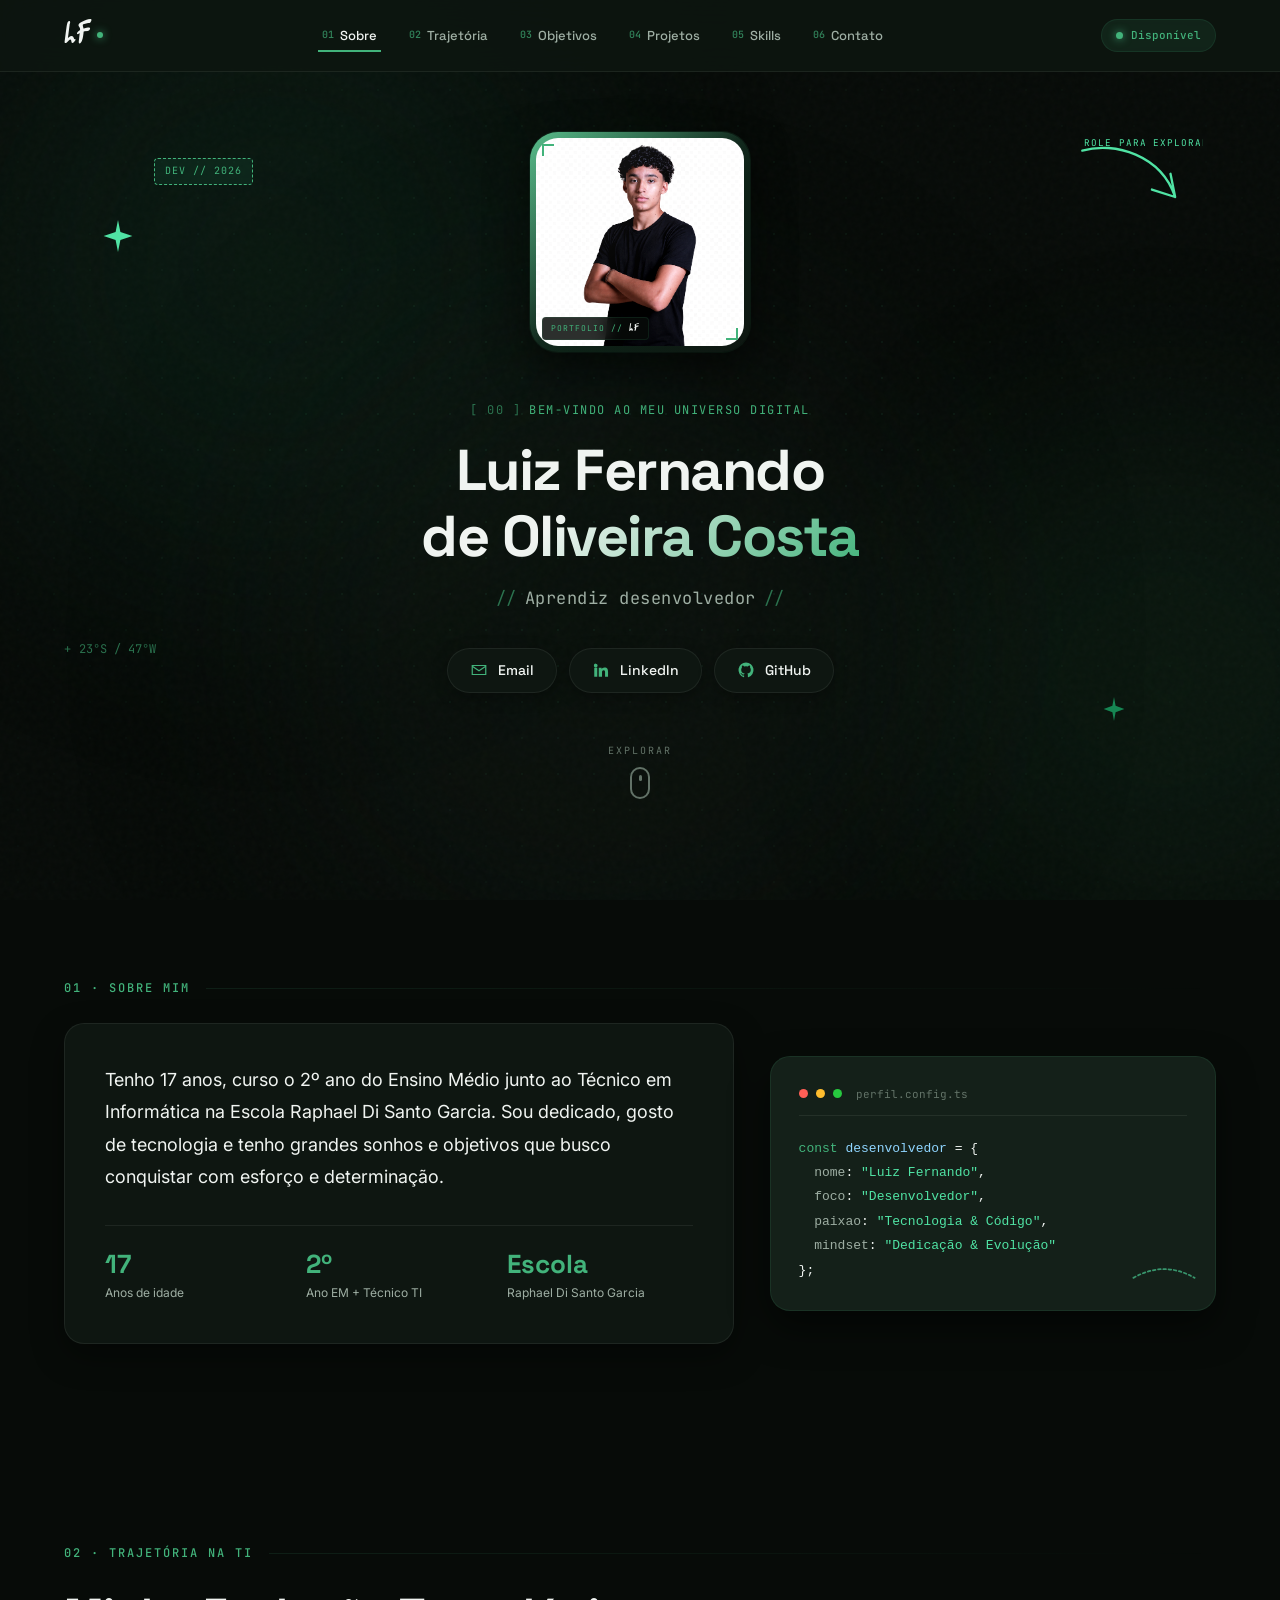
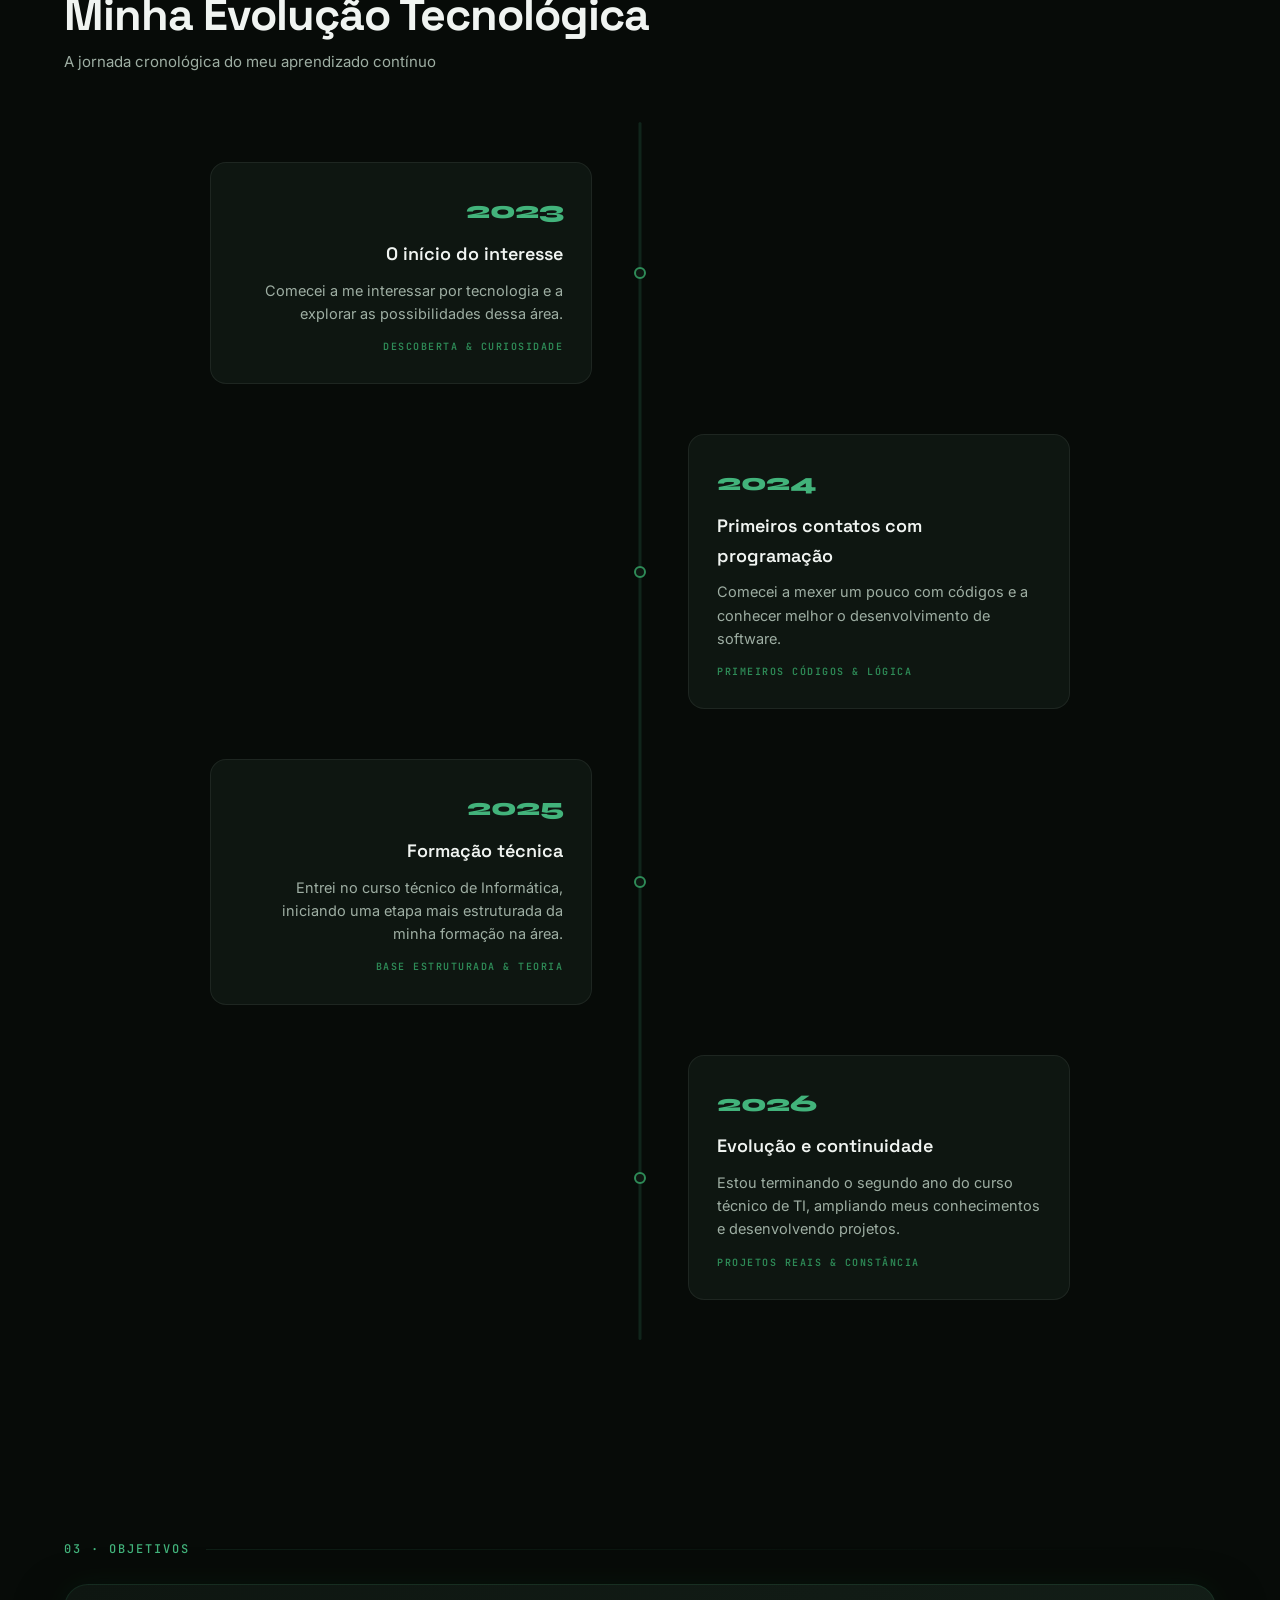
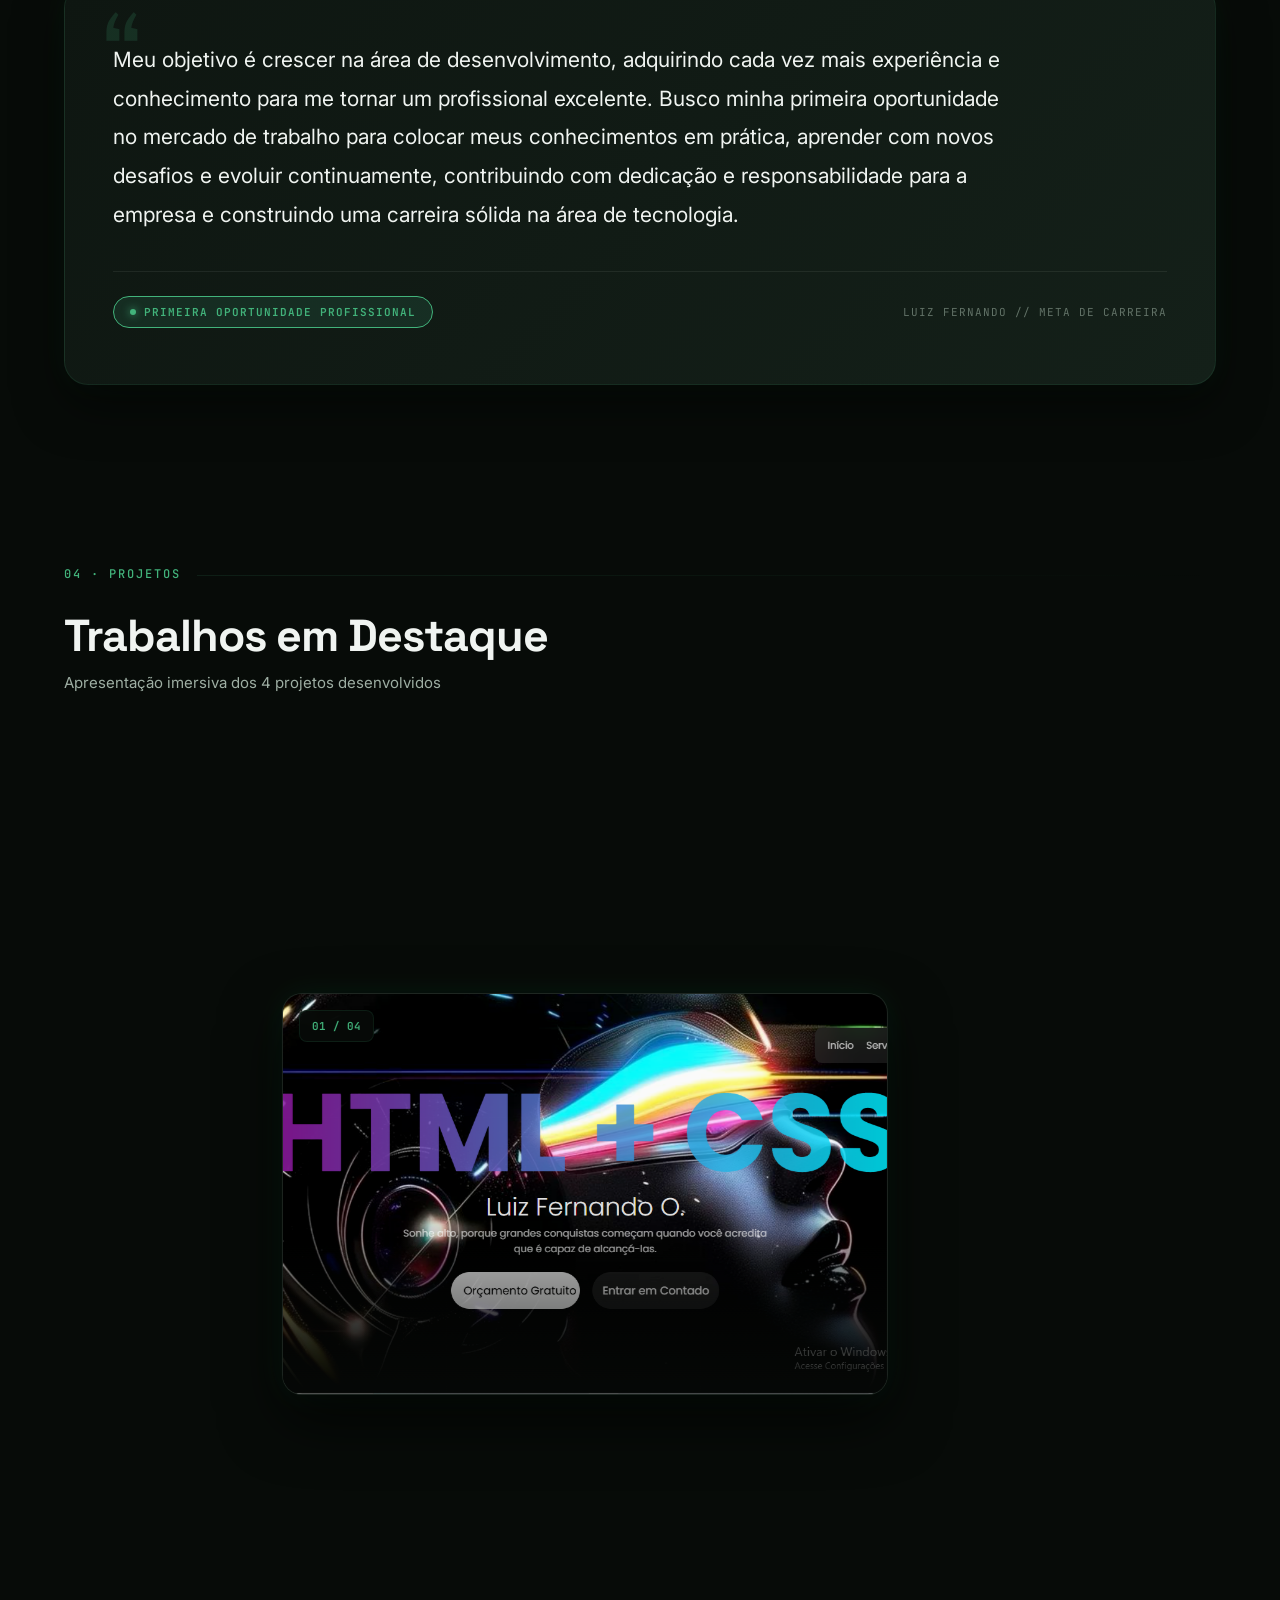
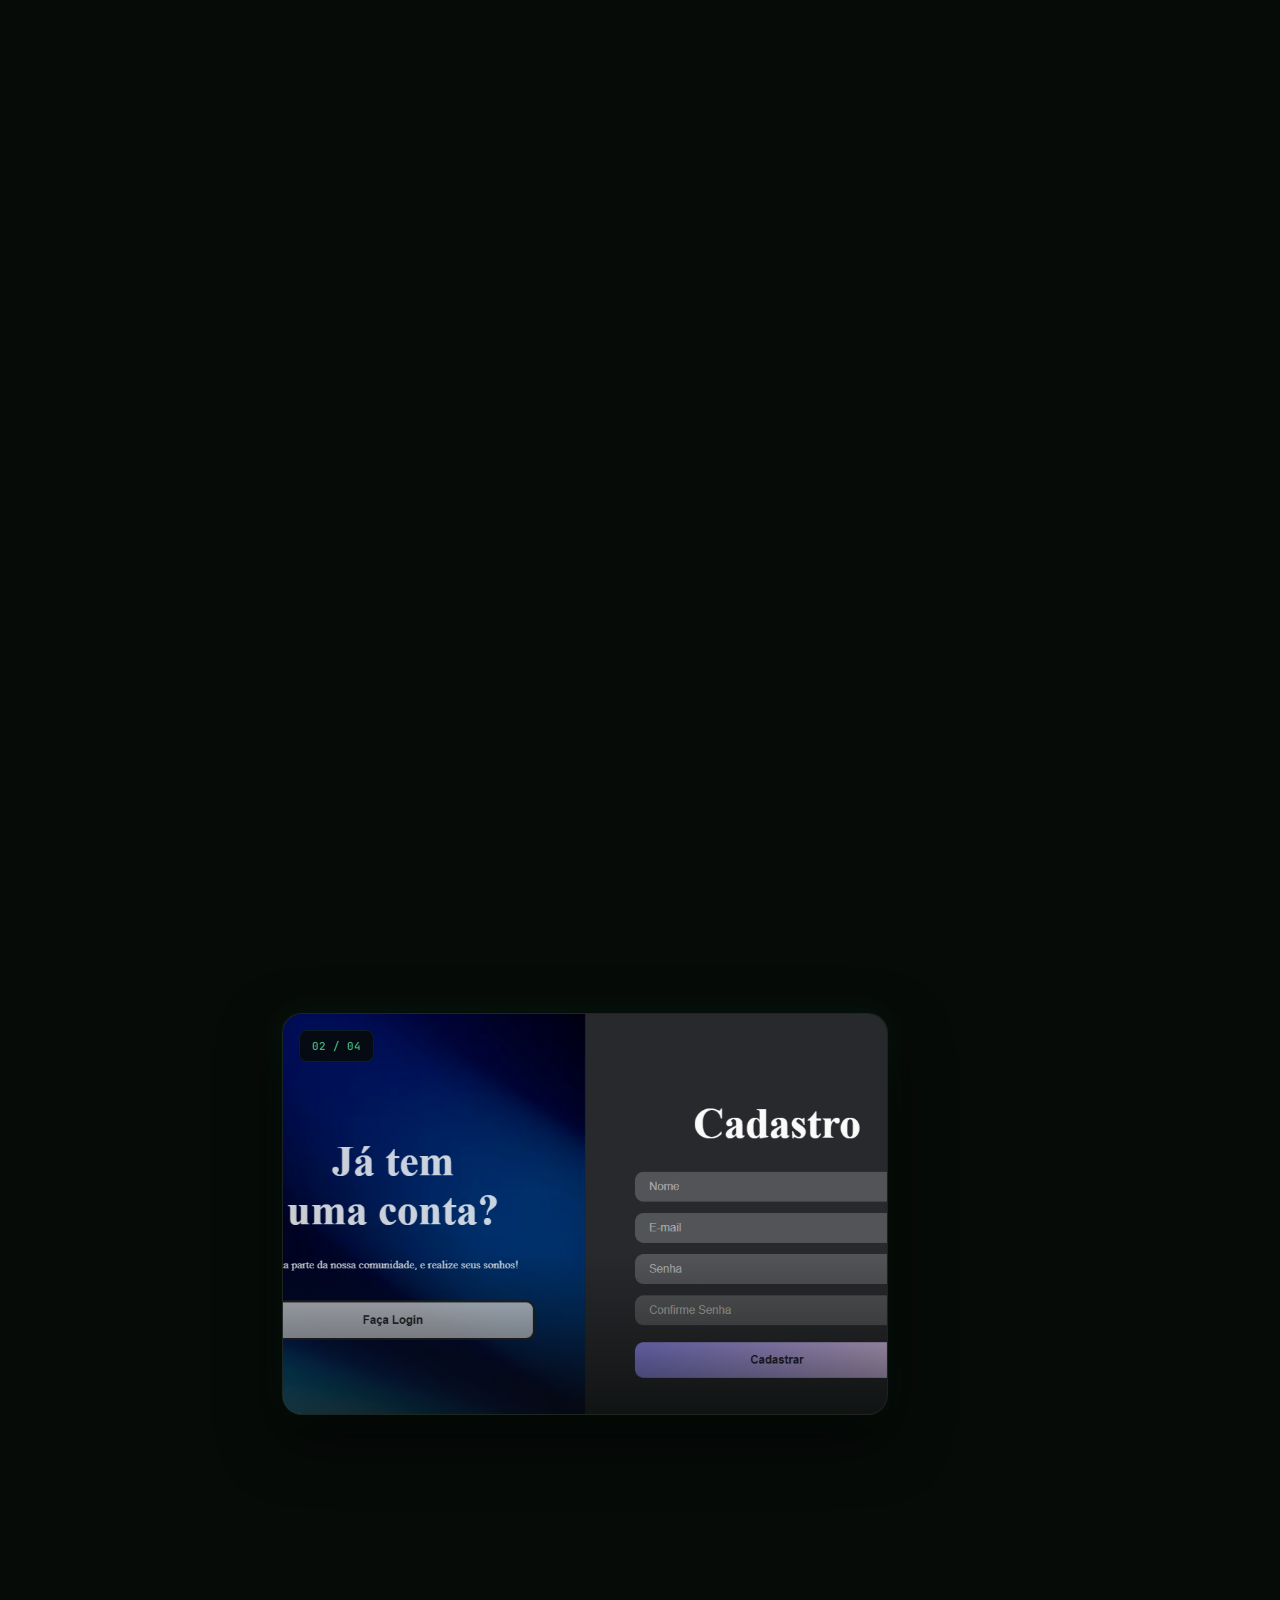
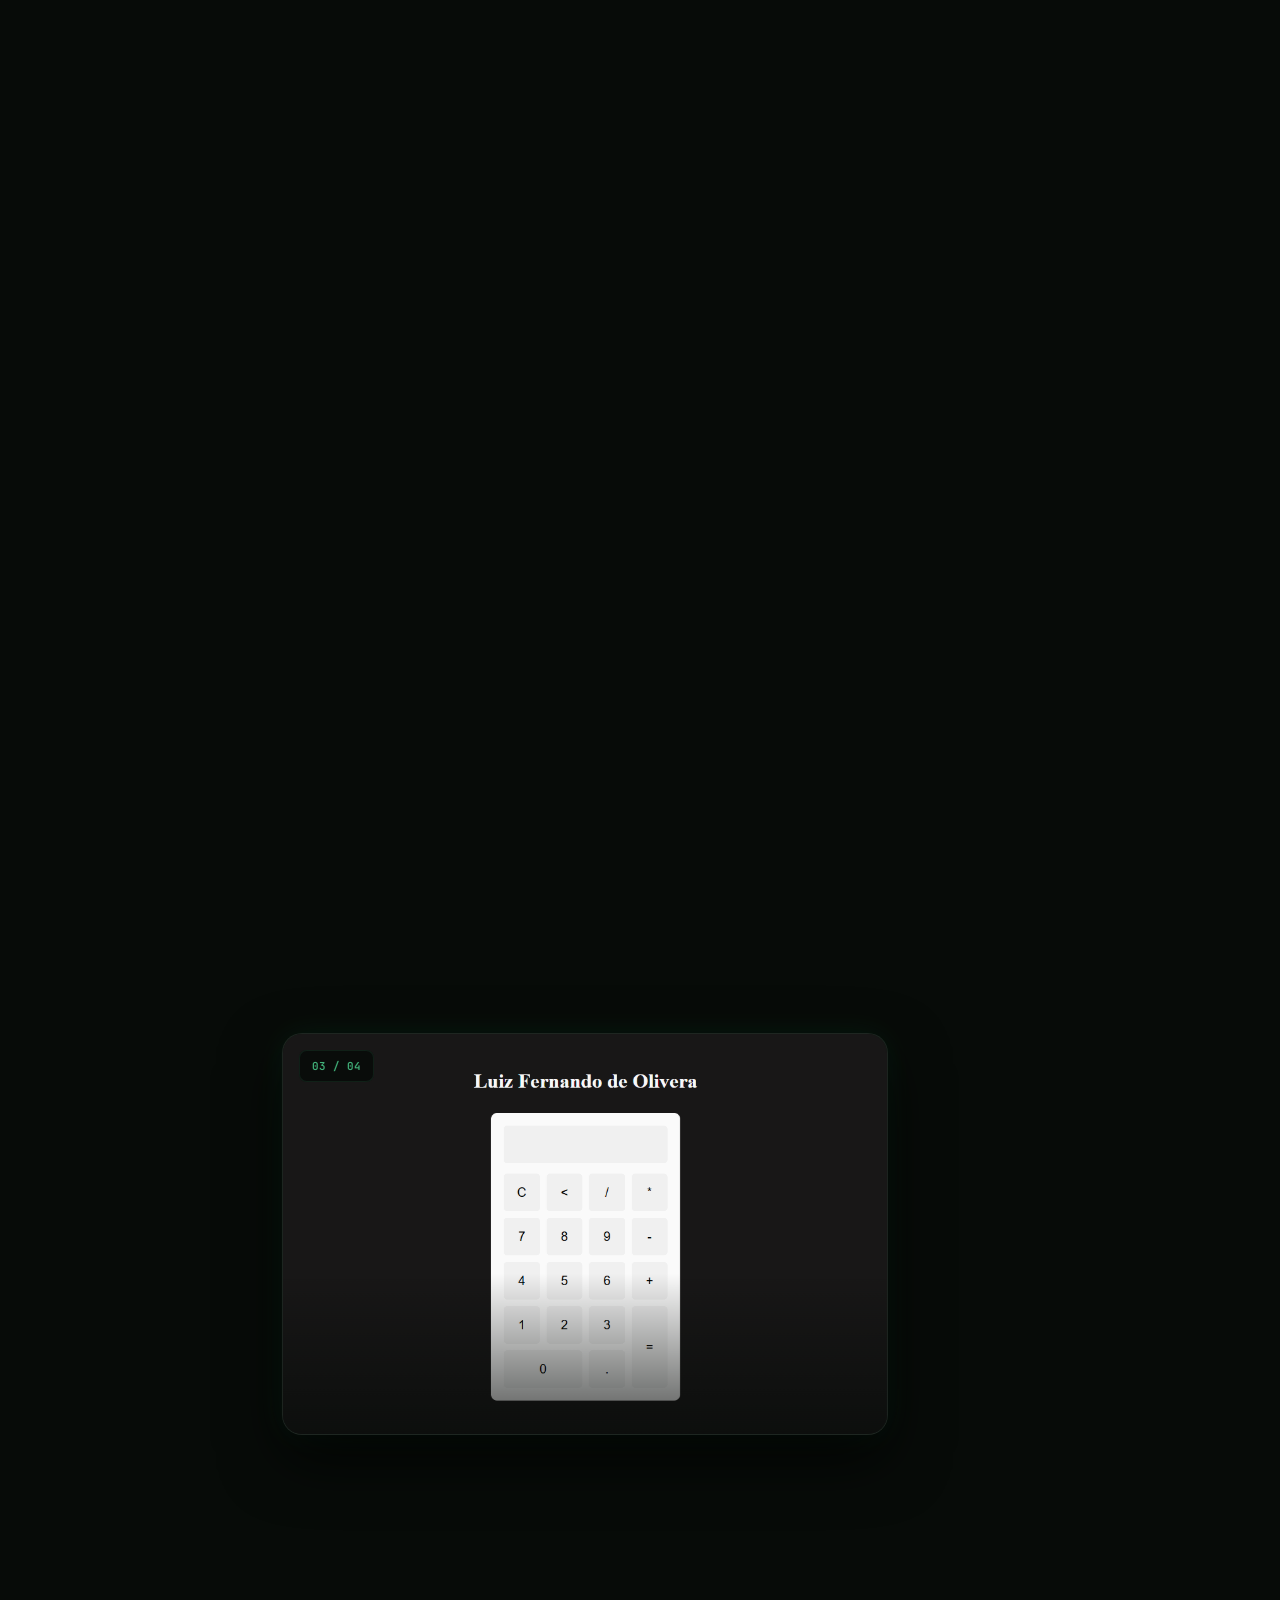
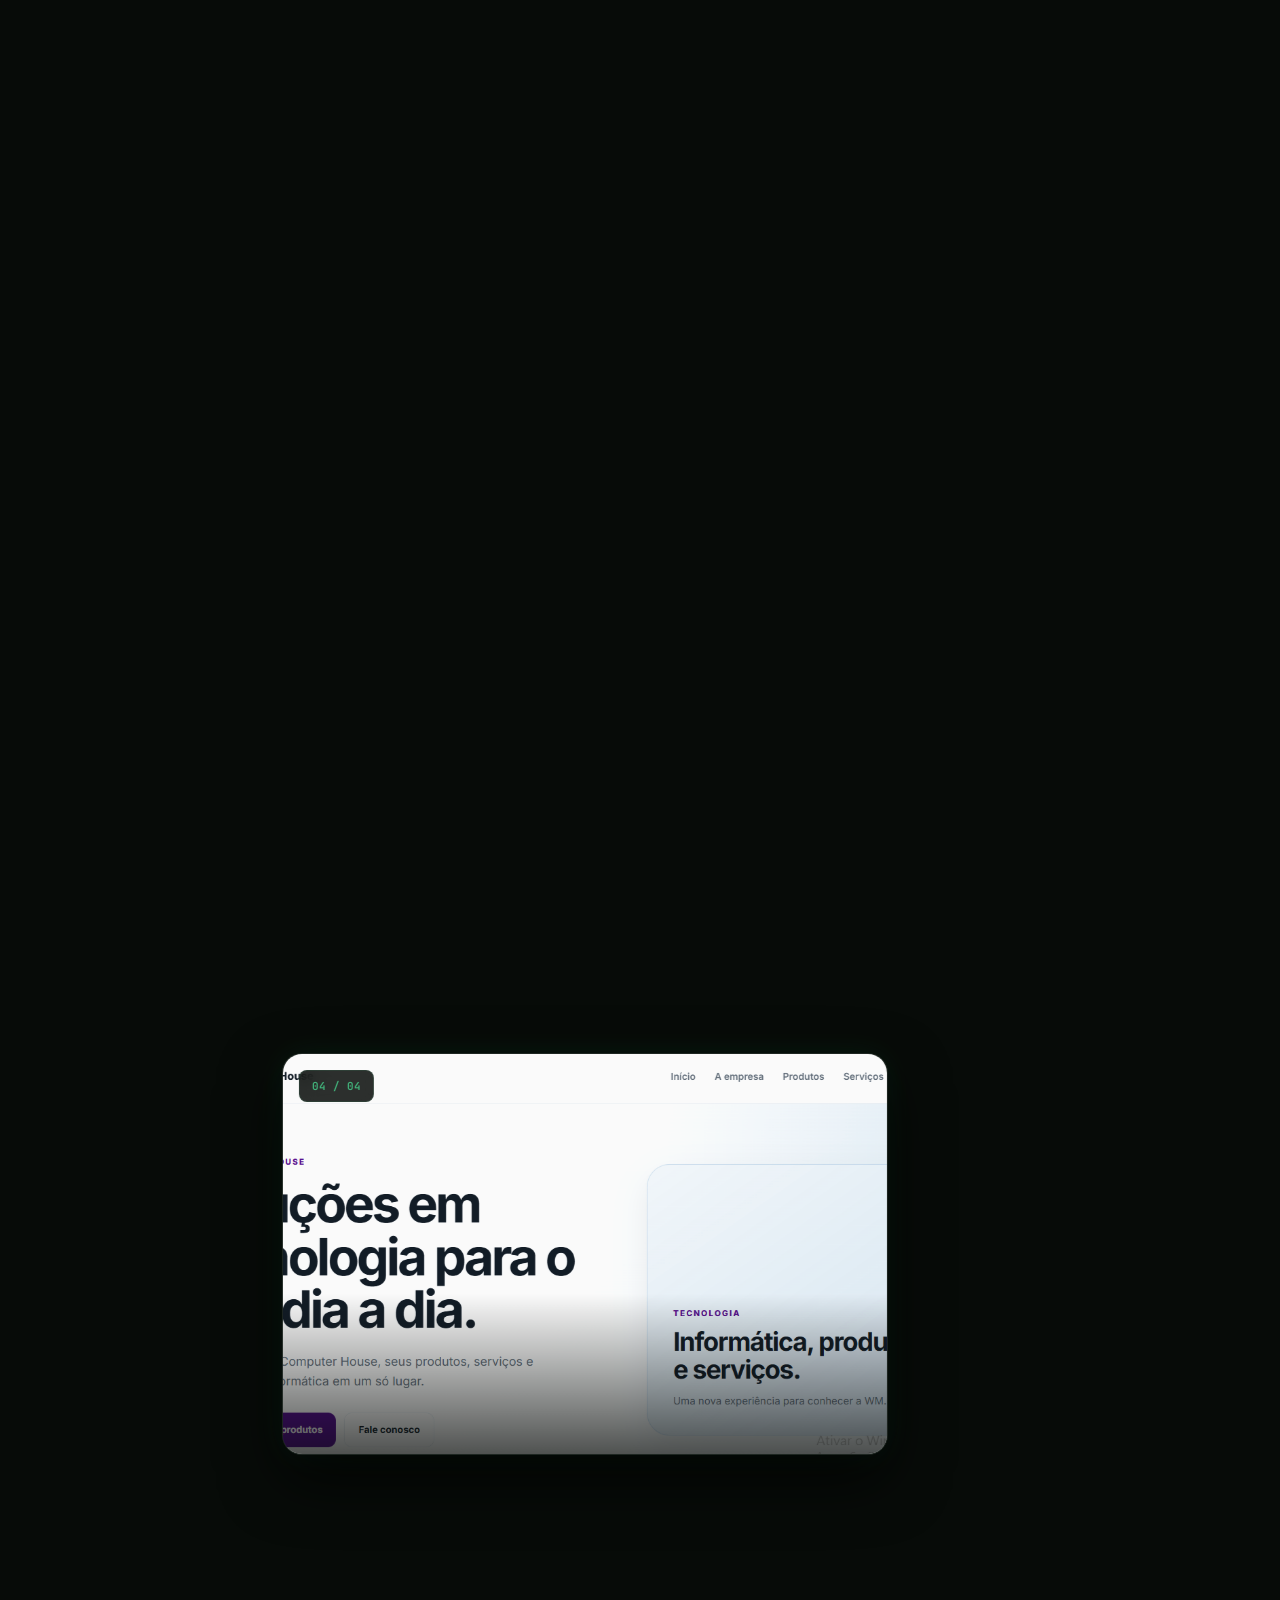
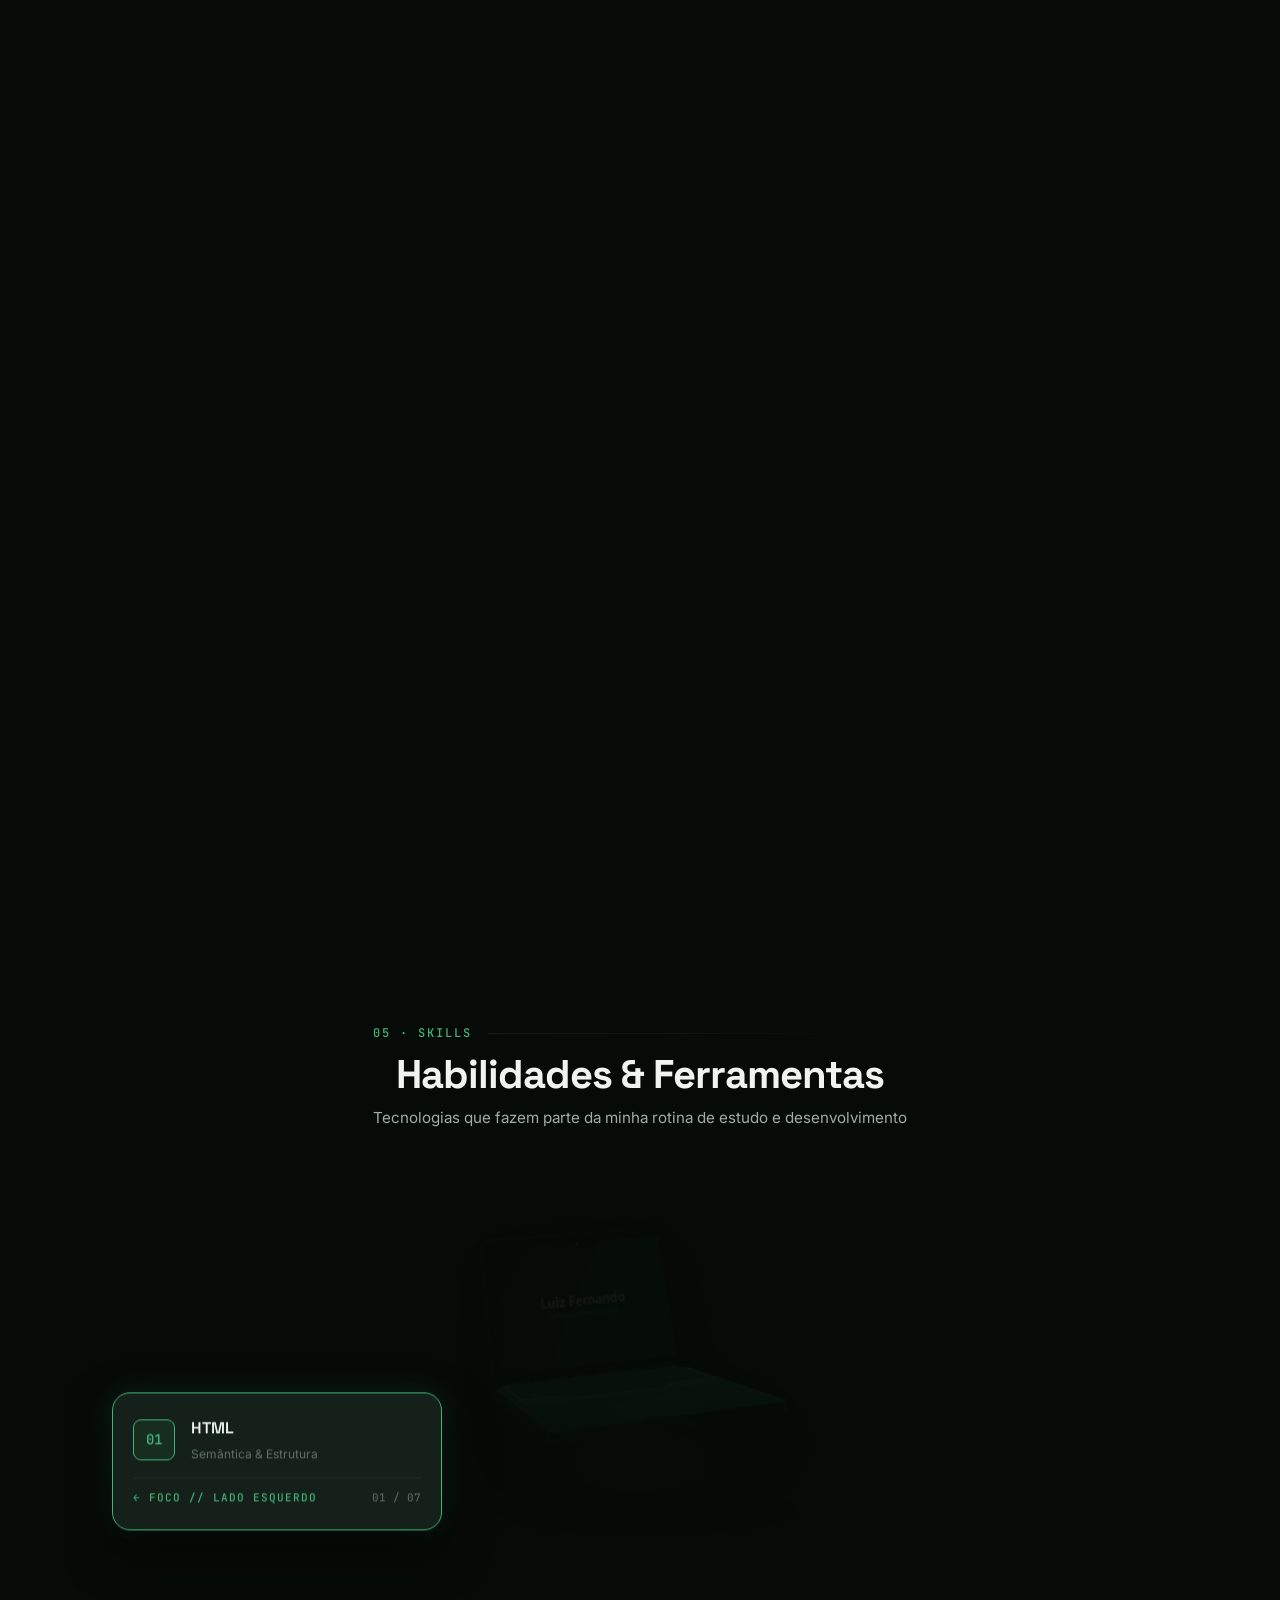
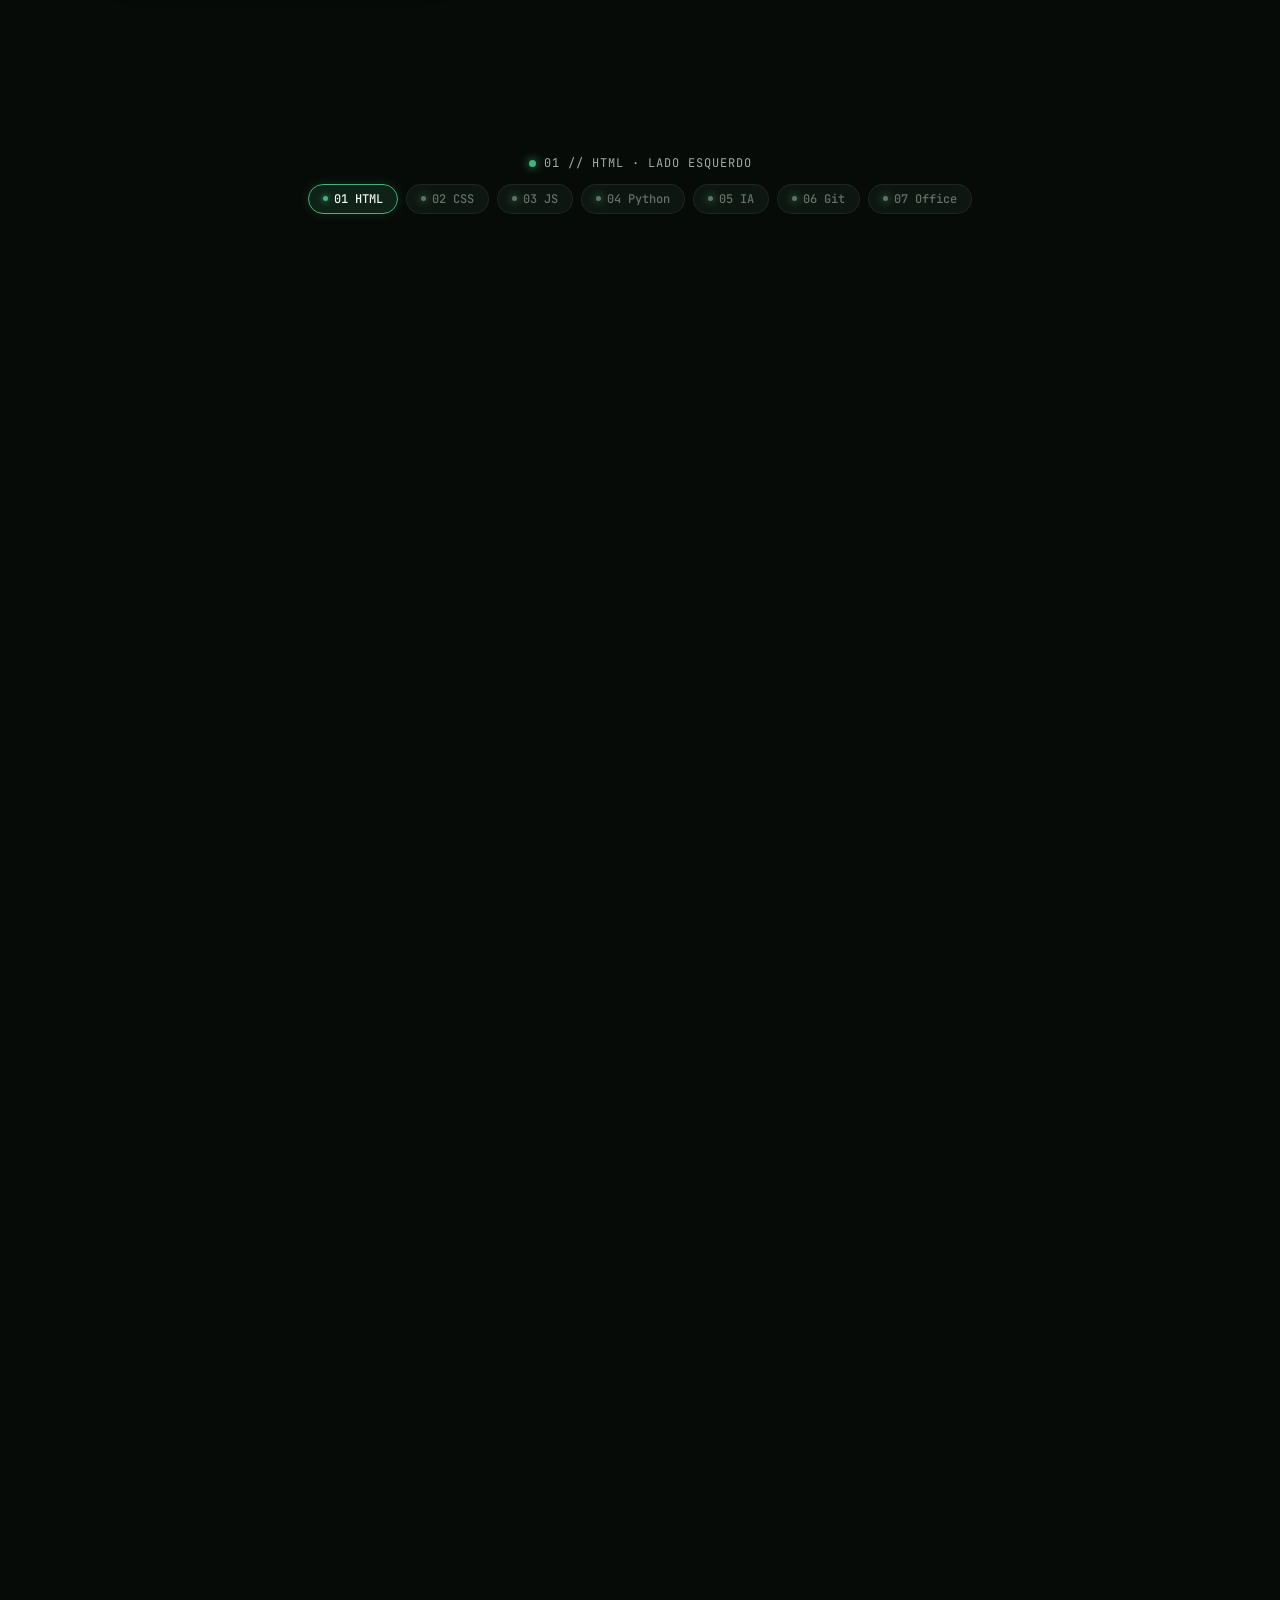
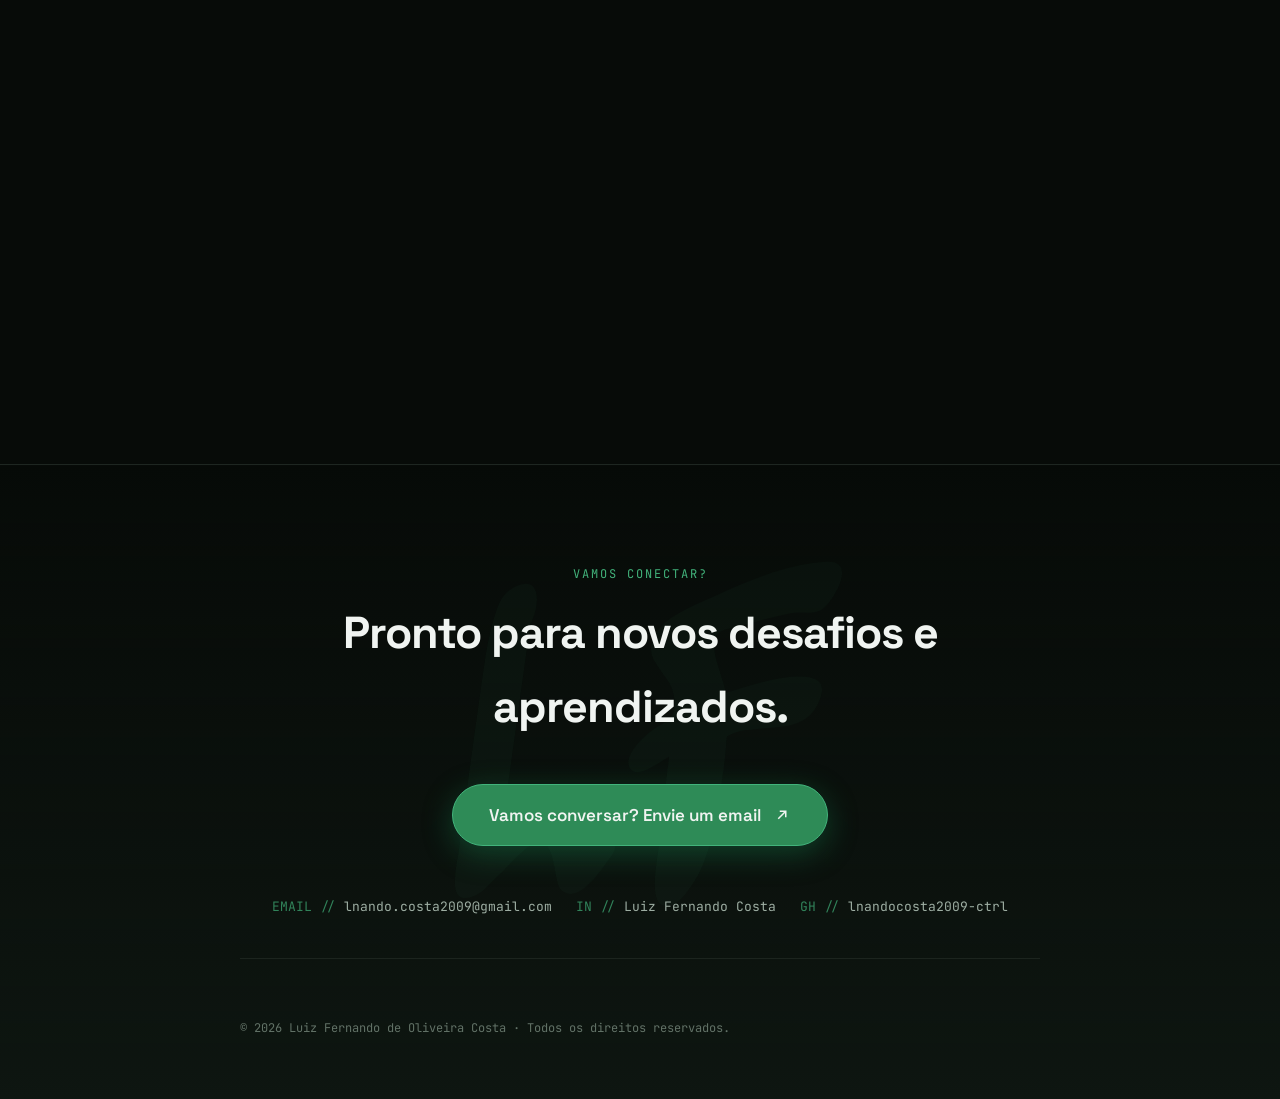
==== commit 48b0b53c: "Add files via upload" ====
--- a/index.html
+++ b/index.html
@@ -702,7 +702,7 @@
 
     <div class="footer-inner">
       <div class="footer-header">
-        <span class="footer-eyebrow">// VAMOS CONECTAR?</span>
+        <span class="footer-eyebrow">VAMOS CONECTAR?</span>
         <h2 class="footer-title">Pronto para novos desafios e aprendizados.</h2>
       </div>
 
@@ -729,7 +729,7 @@
         <p class="footer-copy">
           &copy; <span id="currentYear">2026</span> Luiz Fernando de Oliveira Costa · Todos os direitos reservados.
         </p>
-        <span class="footer-tech-tag">BUILD // HTML5 · VANILLA CSS · MODERN JS</span>
+        
       </div>
     </div>
 
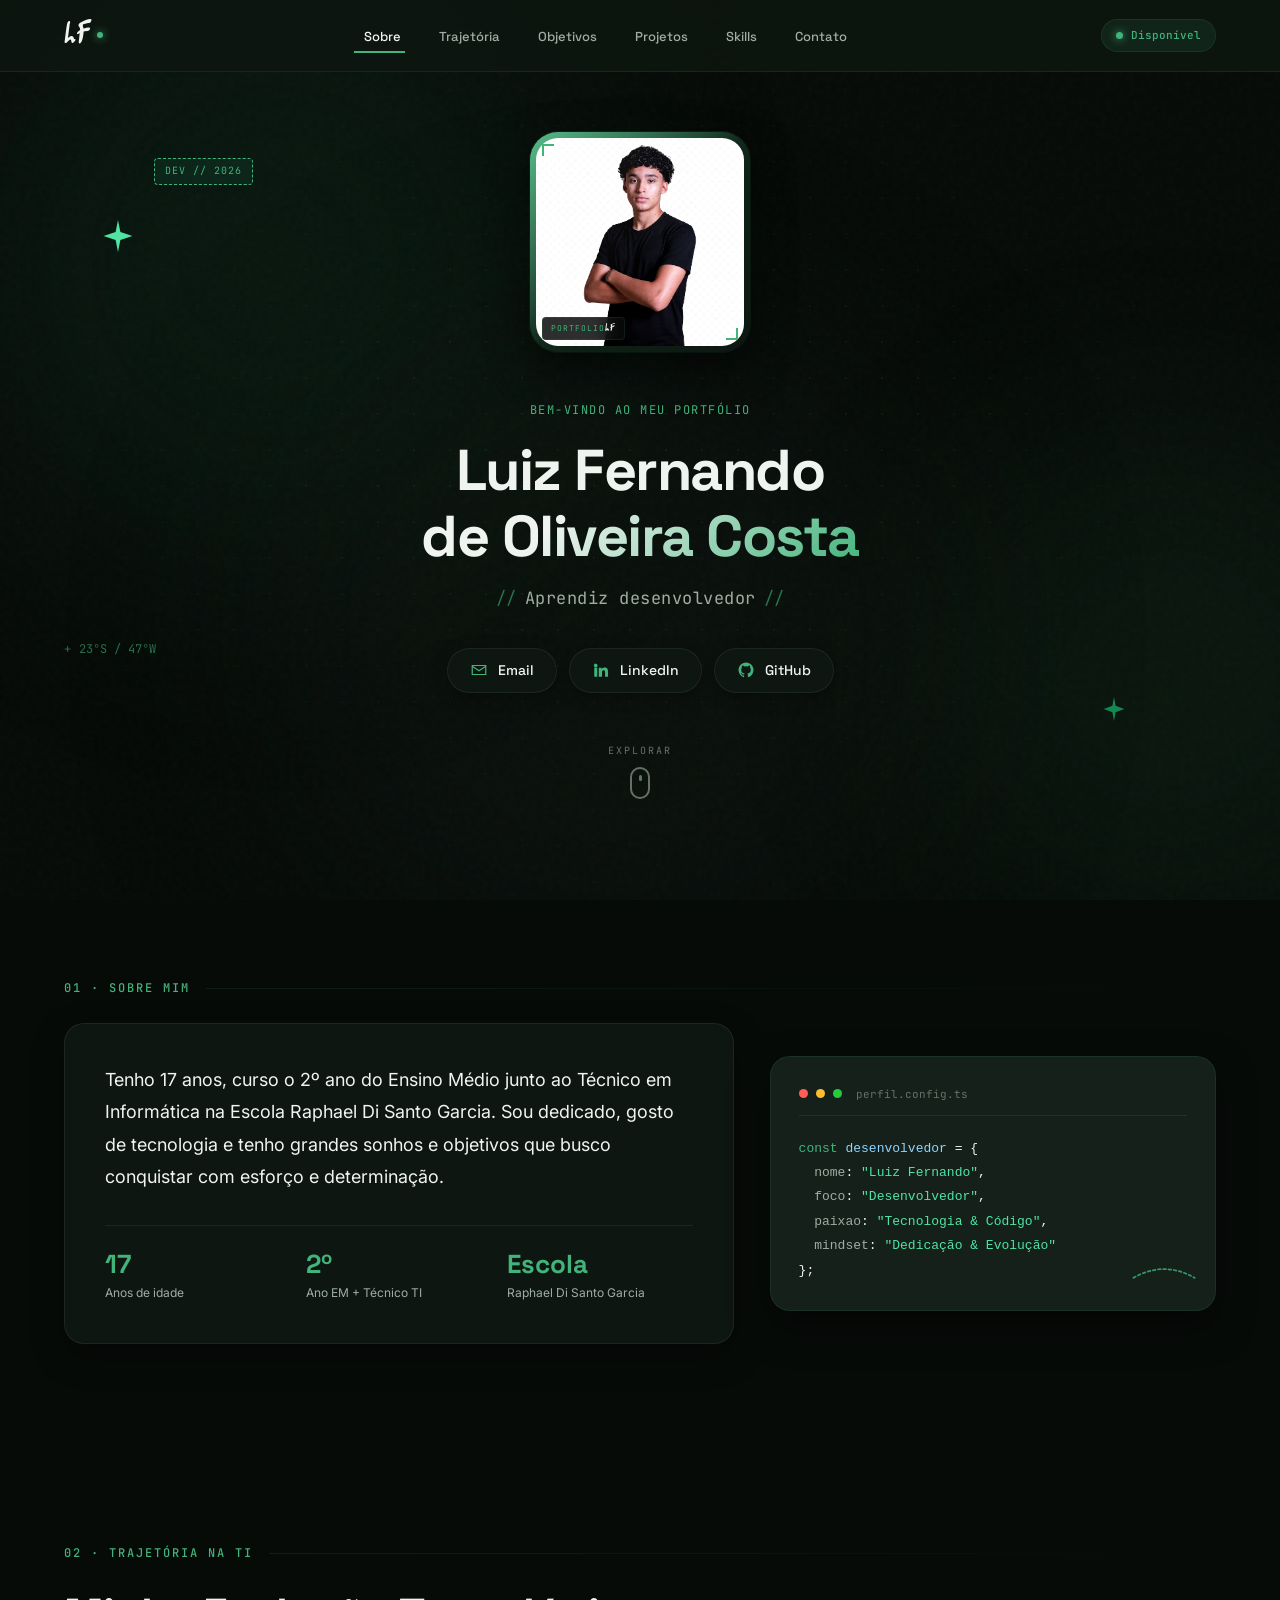
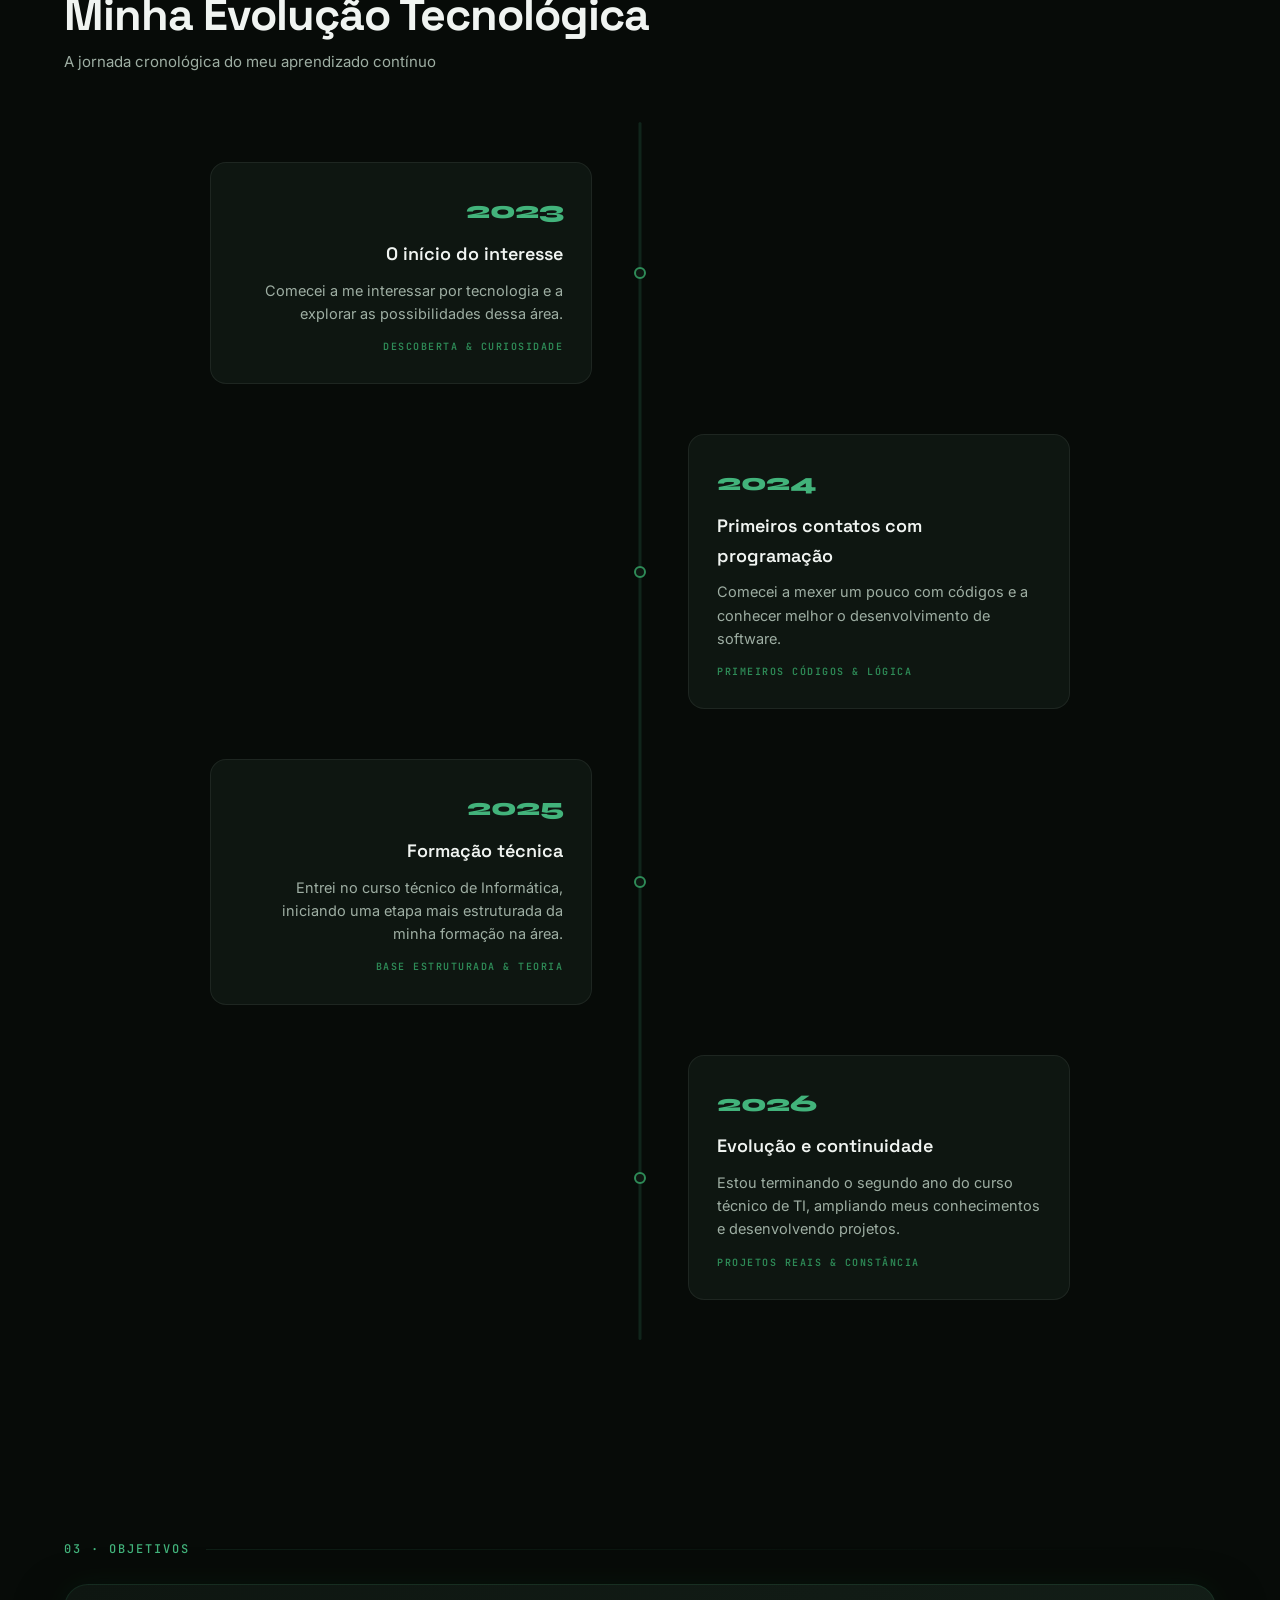
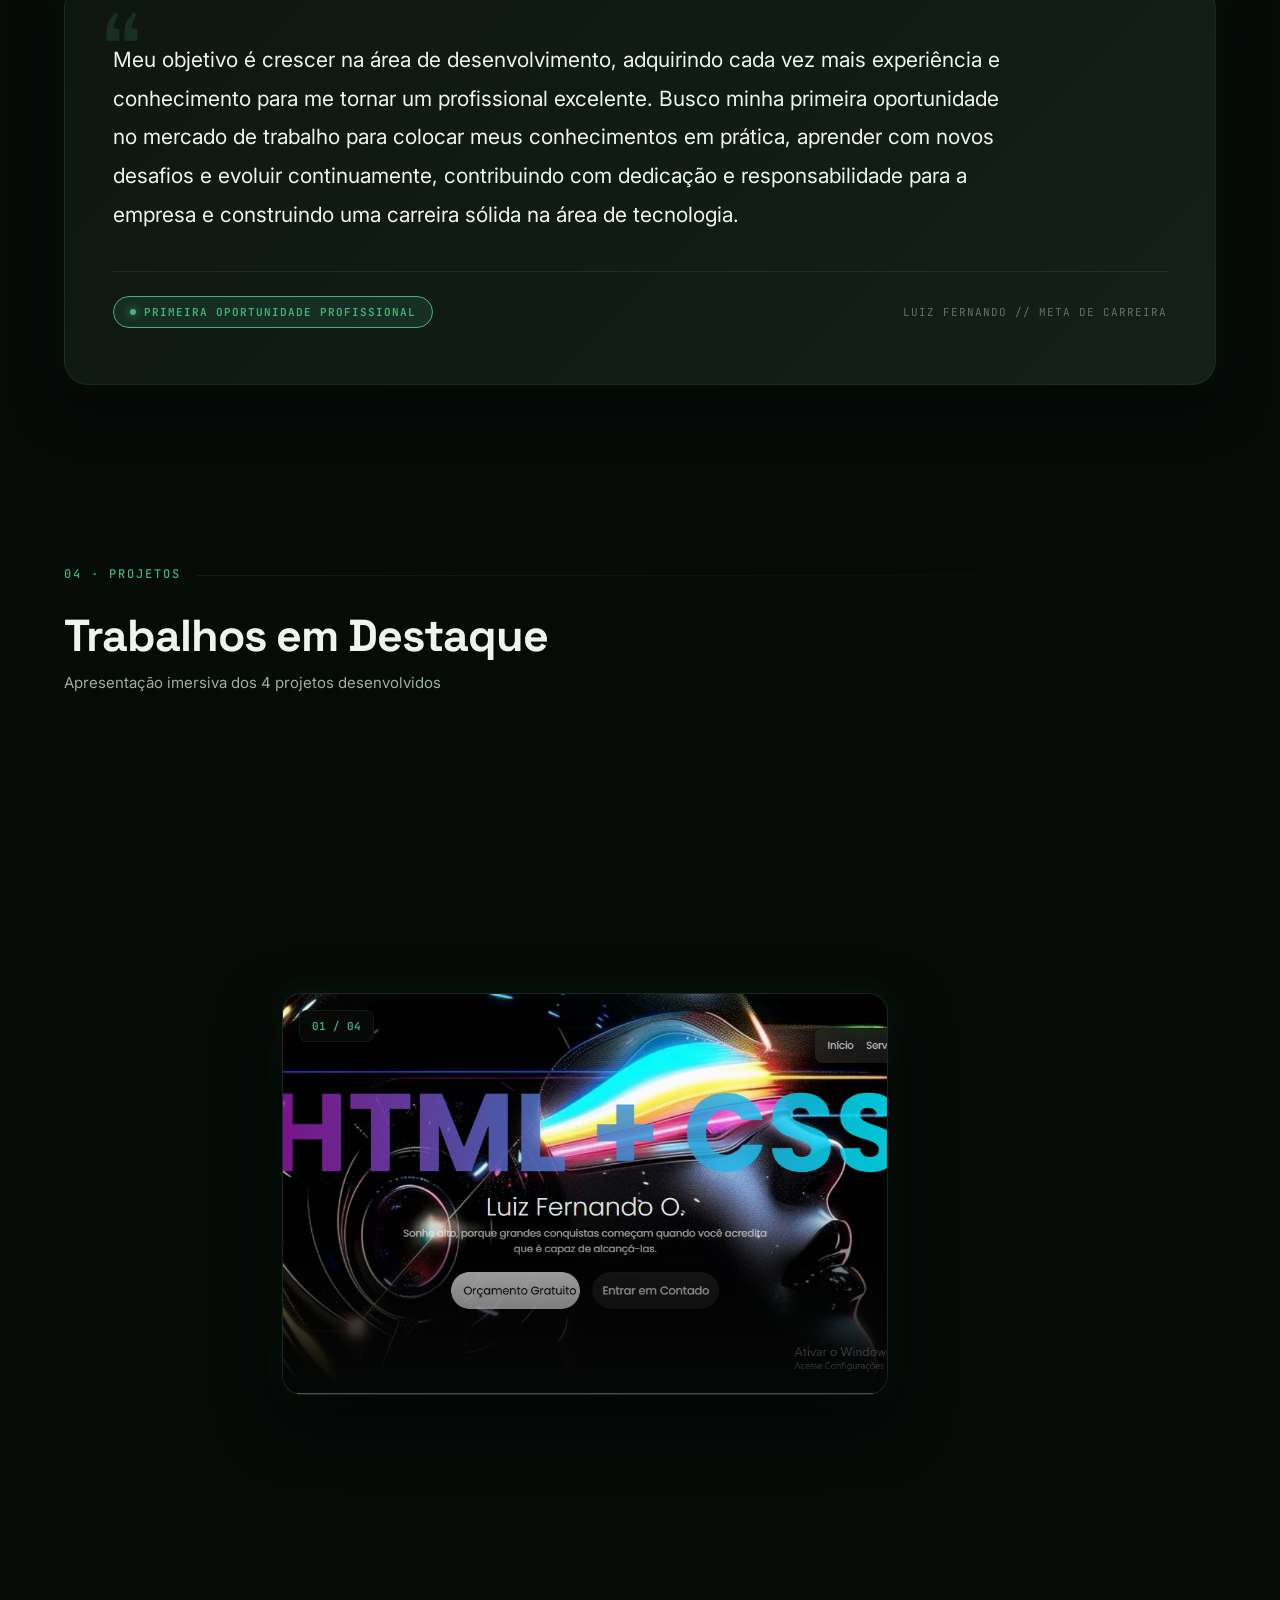
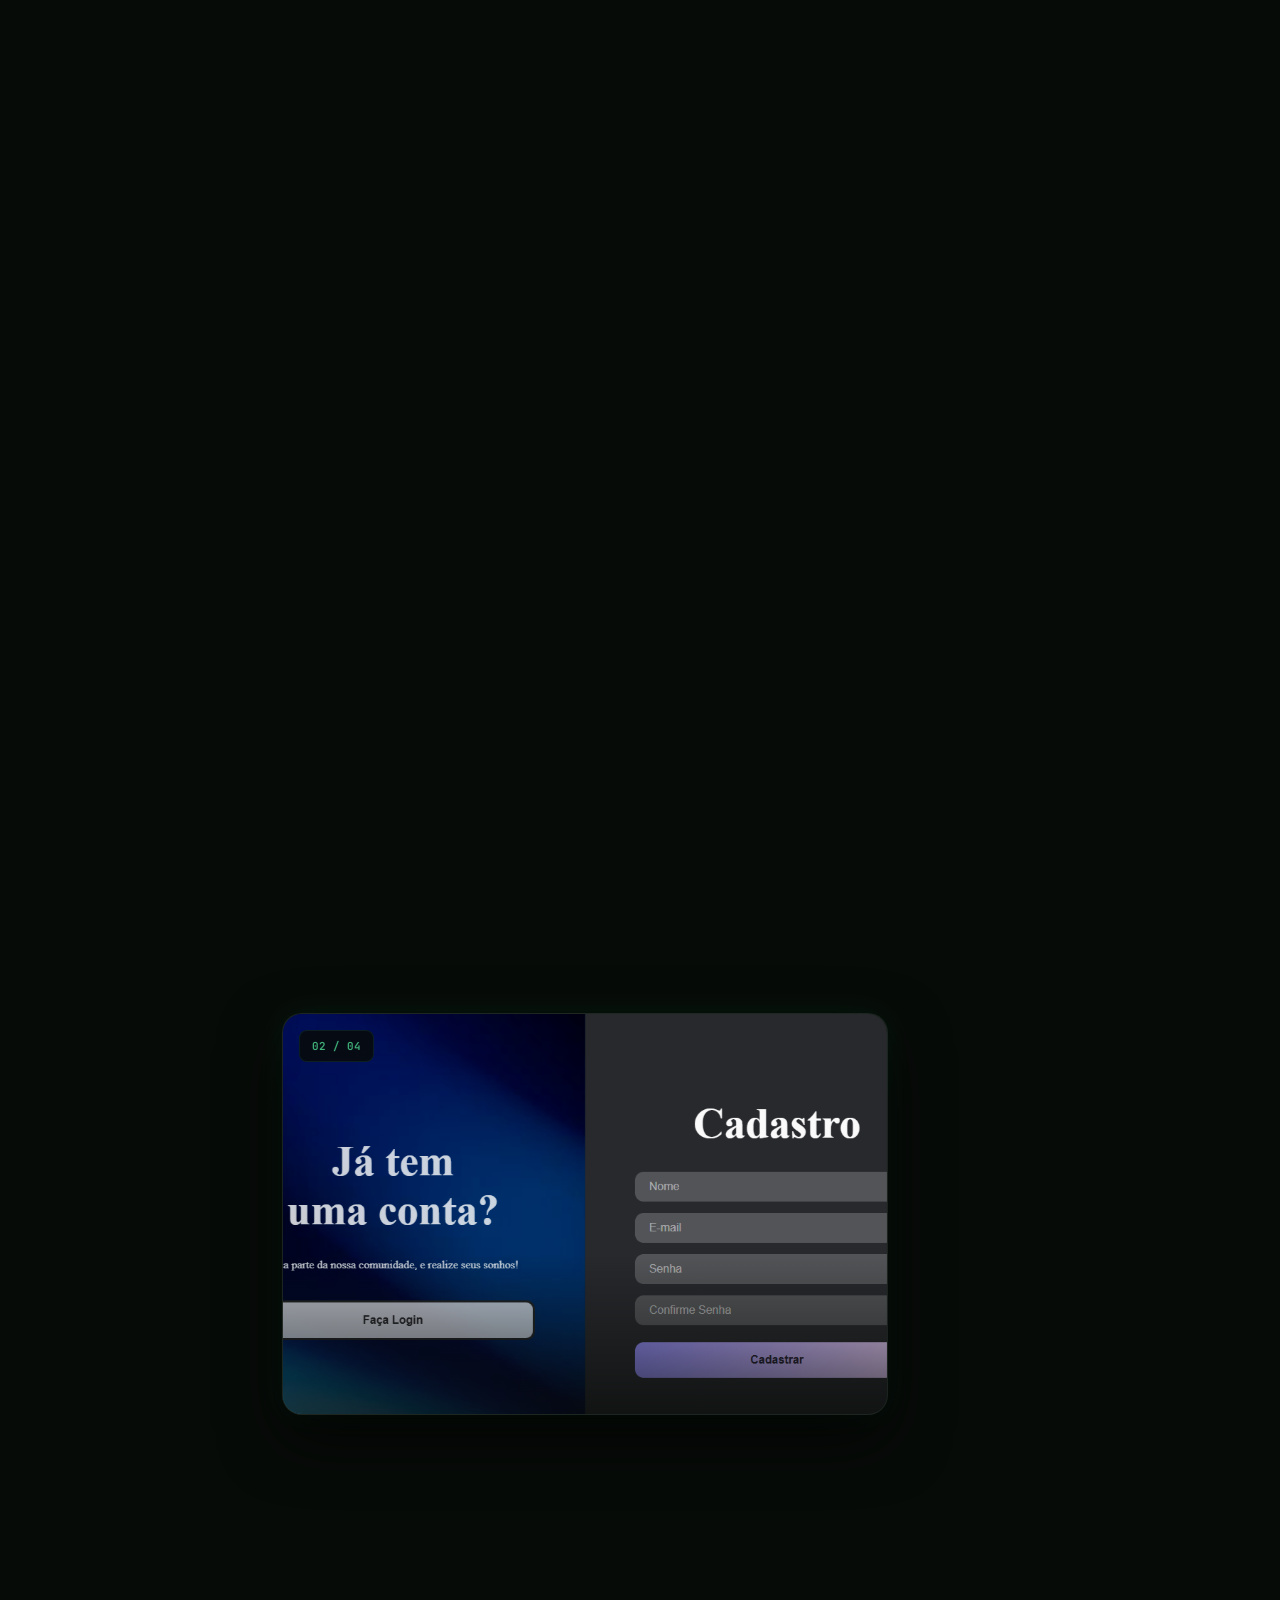
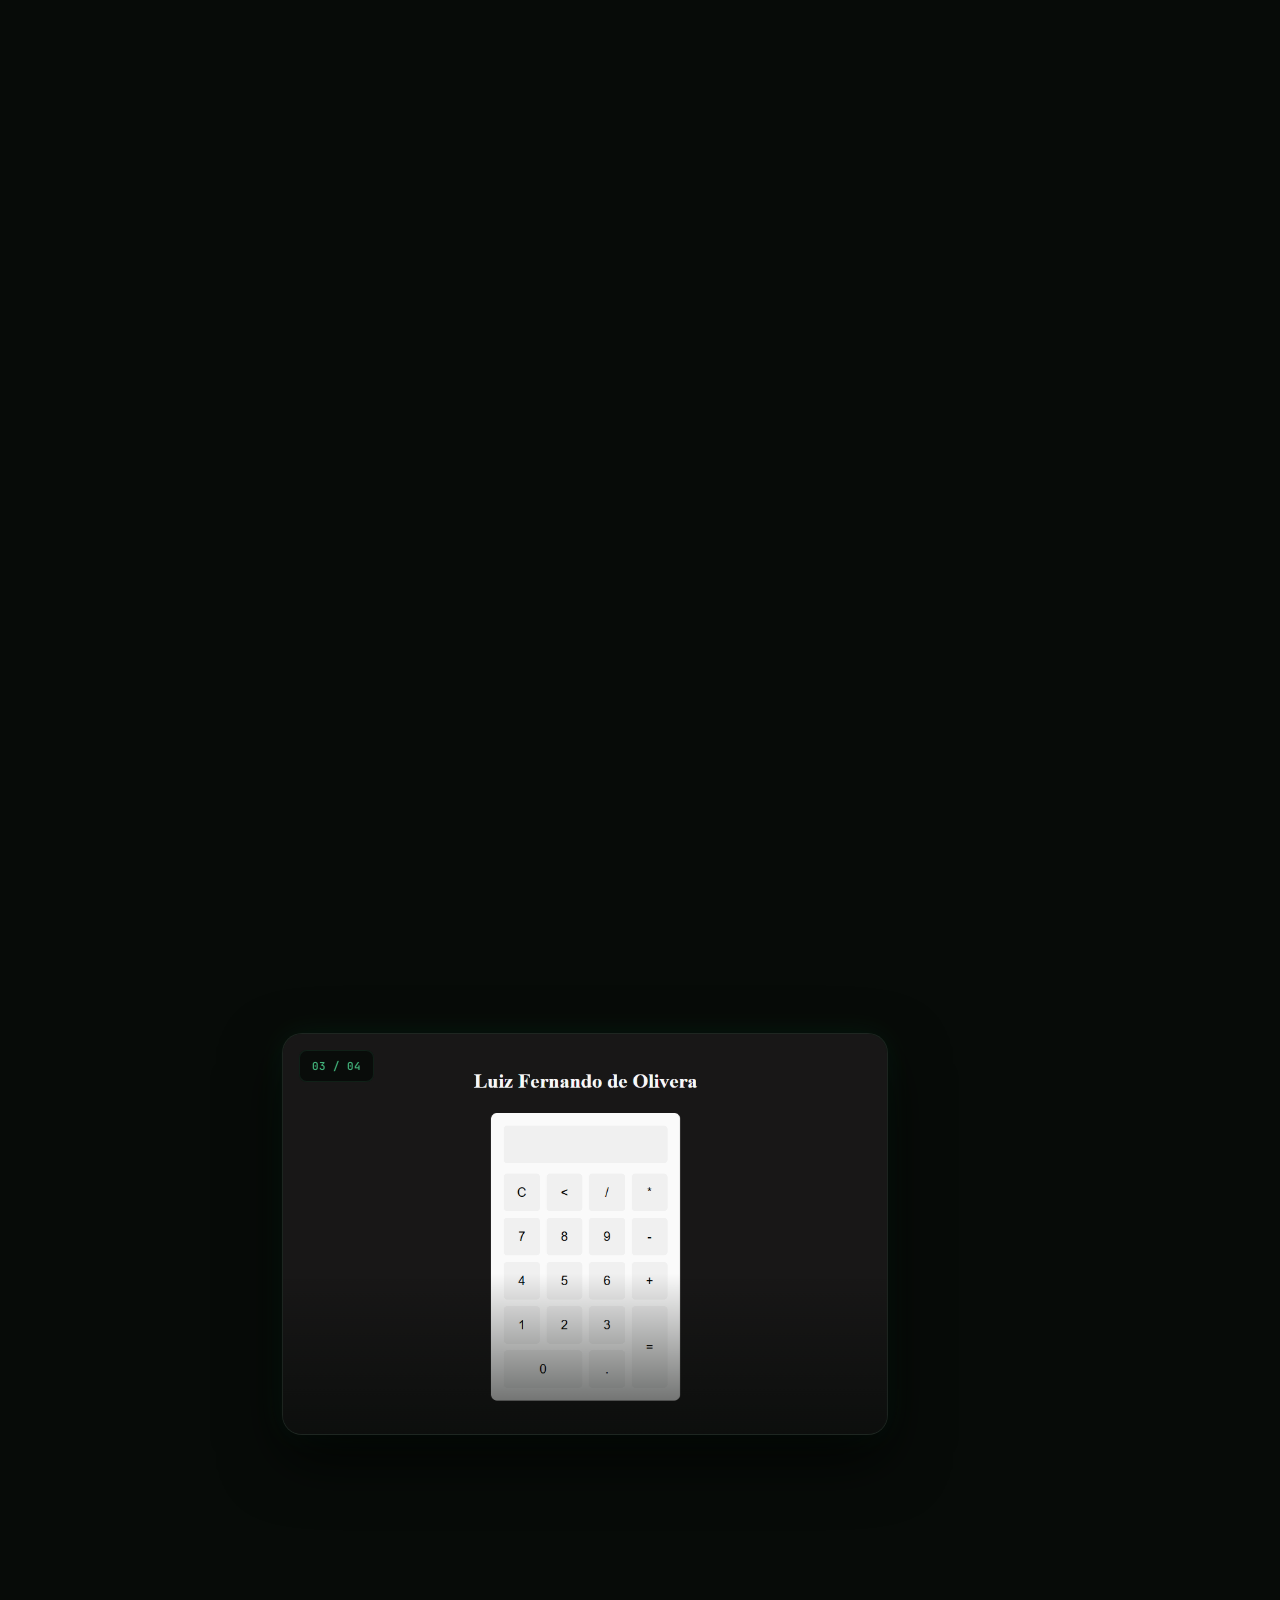
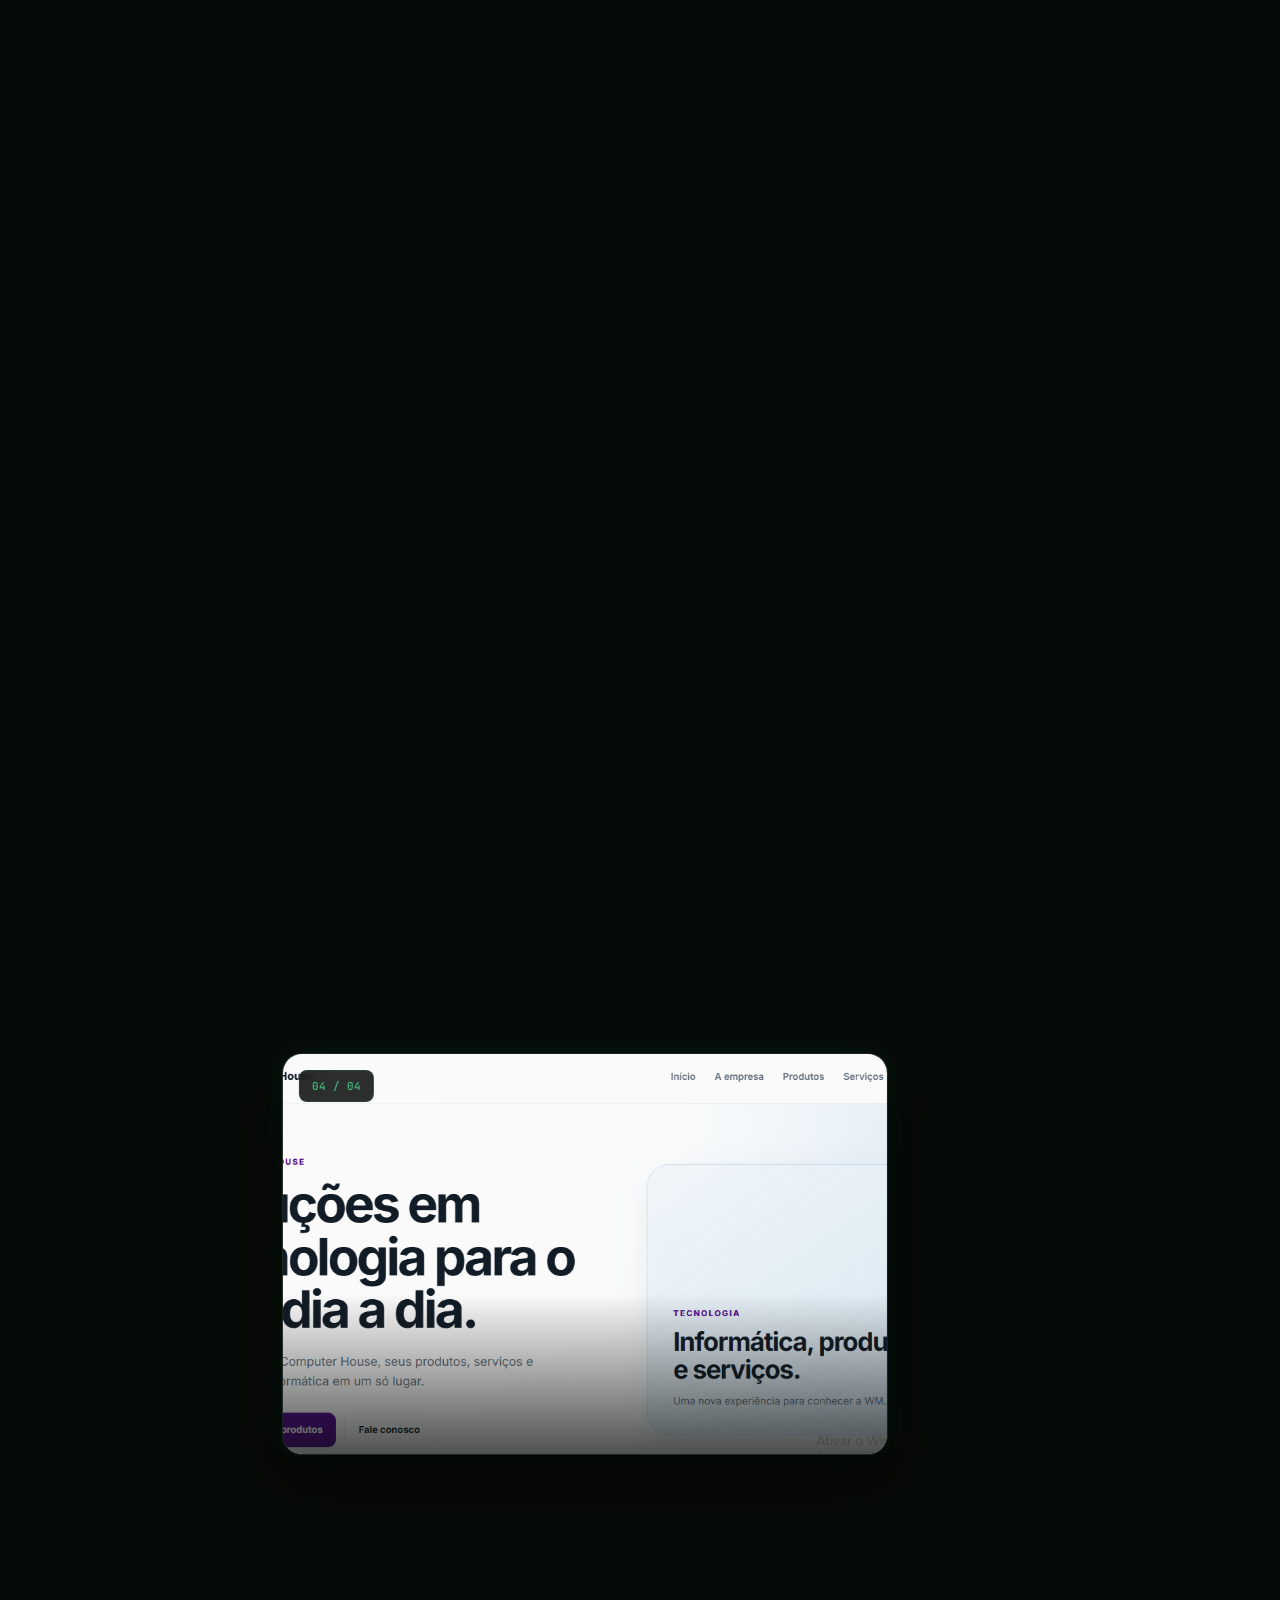
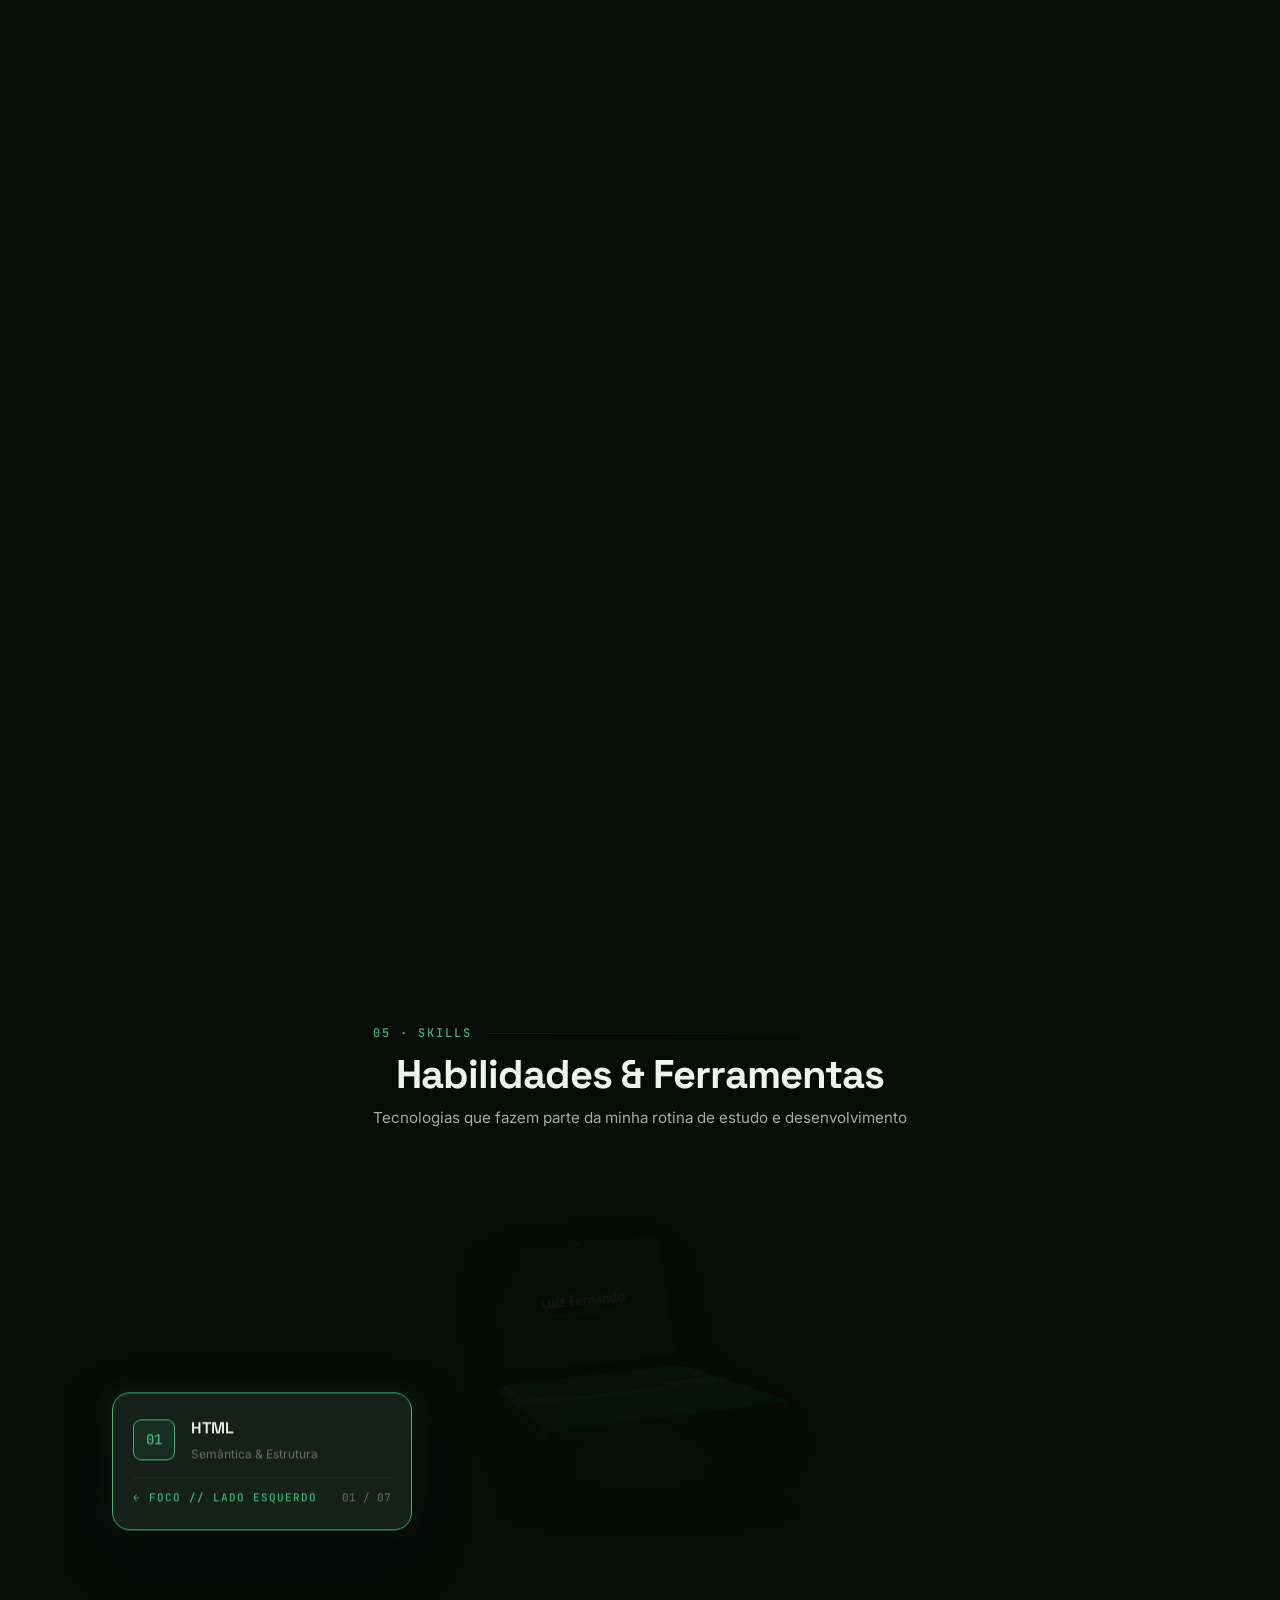
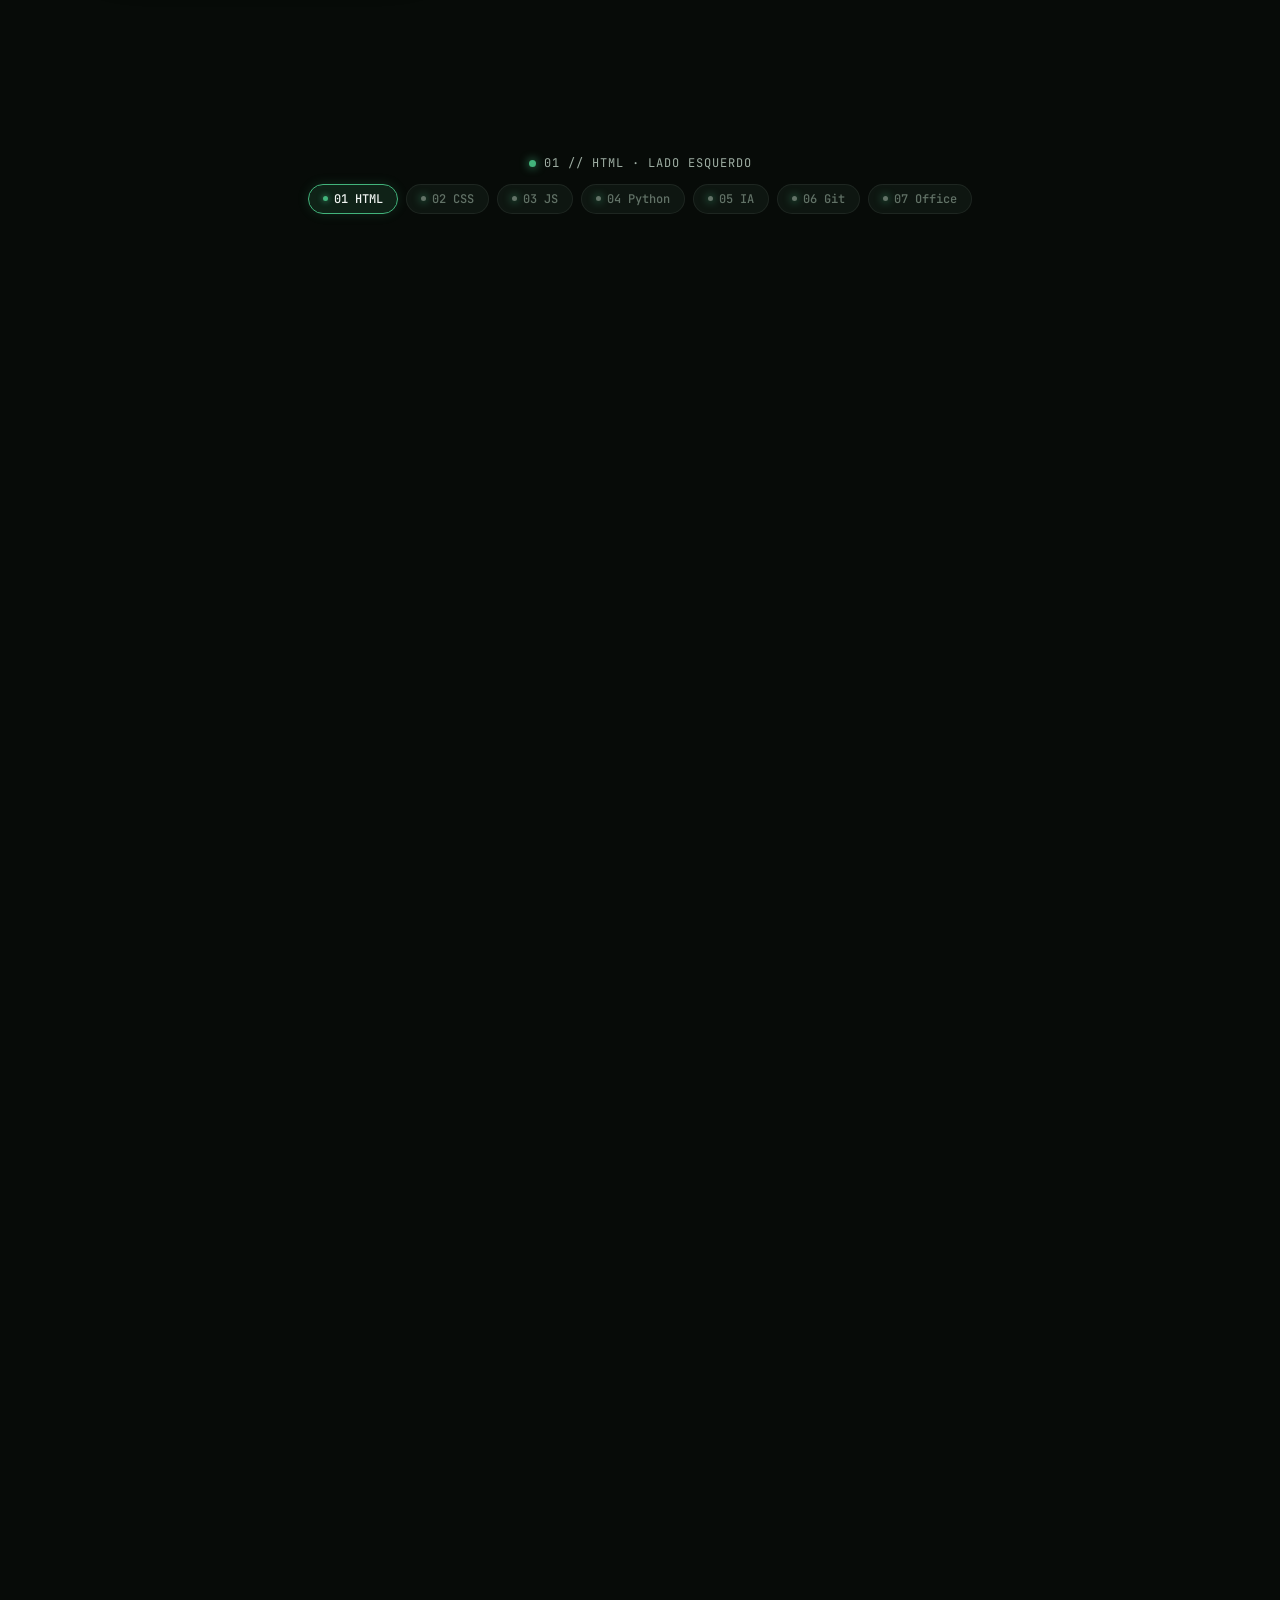
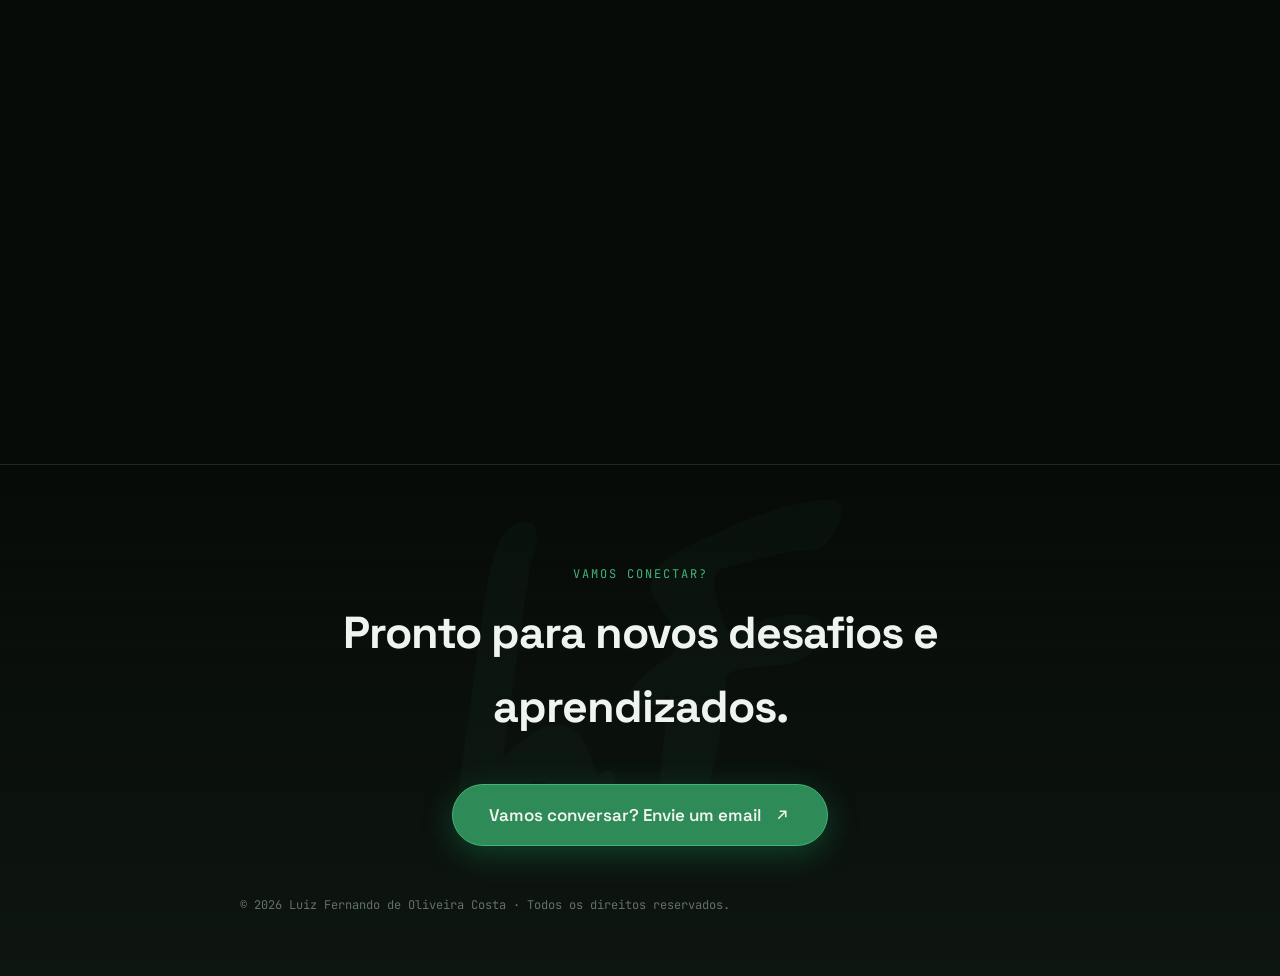
==== commit d9ade123: "Add files via upload" ====
--- a/index.html
+++ b/index.html
@@ -1,22 +1,27 @@
 <!DOCTYPE html>
 <html lang="pt-BR">
+
 <head>
   <meta charset="UTF-8">
   <meta name="viewport" content="width=device-width, initial-scale=1.0">
 
-  <title>Luiz Fernando — Aprendiz Desenvolvedor | Portfólio LF</title>
-  <meta name="description" content="Portfólio de Luiz Fernando de Oliveira Costa, aprendiz desenvolvedor. Projetos, trajetória na TI, habilidades e contato.">
+  <title>Luiz Fernando — Aprendiz Desenvolvedor | Portfólio</title>
+  <meta name="description"
+    content="Portfólio de Luiz Fernando de Oliveira Costa, aprendiz desenvolvedor. Projetos, trajetória na TI, habilidades e contato.">
   <meta name="author" content="Luiz Fernando de Oliveira Costa">
   <meta name="theme-color" content="#070B08">
 
   <!-- Fontes do Google Fonts: Syne (display) + Space Grotesk (headings) + Inter (corpo) + JetBrains Mono (código/técnico) + Sedgwick Ave Display & Permanent Marker (grafite urbano autêntico para iniciais LF) -->
   <link rel="preconnect" href="https://fonts.googleapis.com">
   <link rel="preconnect" href="https://fonts.gstatic.com" crossorigin>
-  <link href="https://fonts.googleapis.com/css2?family=Inter:wght@300;400;500;600&family=JetBrains+Mono:wght@400;500;600&family=Permanent+Marker&family=Sedgwick+Ave+Display&family=Space+Grotesk:wght@400;500;600;700&family=Syne:wght@700;800&display=swap" rel="stylesheet">
+  <link
+    href="https://fonts.googleapis.com/css2?family=Inter:wght@300;400;500;600&family=JetBrains+Mono:wght@400;500;600&family=Permanent+Marker&family=Sedgwick+Ave+Display&family=Space+Grotesk:wght@400;500;600;700&family=Syne:wght@700;800&display=swap"
+    rel="stylesheet">
 
   <!-- Arquivo de estilos -->
   <link rel="stylesheet" href="./style.css">
 </head>
+
 <body class="is-loading">
 
   <!-- CURSOR INTERATIVO (Inspirado no conceito da Cartier) -->
@@ -51,7 +56,6 @@
           <div class="intro-progress-fill" id="introProgressFill"></div>
         </div>
         <div class="intro-counter-row">
-          <span class="intro-sys-status">SYS // INICIALIZANDO INTERFACE</span>
           <span class="intro-counter-number" id="introCounter">0%</span>
         </div>
       </div>
@@ -72,12 +76,12 @@
 
       <nav class="site-nav" id="siteNav" aria-label="Navegação principal">
         <ul class="nav-list">
-          <li><a href="#sobre" class="nav-link"><span class="nav-num">01</span> Sobre</a></li>
-          <li><a href="#trajetoria" class="nav-link"><span class="nav-num">02</span> Trajetória</a></li>
-          <li><a href="#objetivos" class="nav-link"><span class="nav-num">03</span> Objetivos</a></li>
-          <li><a href="#projetos" class="nav-link"><span class="nav-num">04</span> Projetos</a></li>
-          <li><a href="#skills" class="nav-link"><span class="nav-num">05</span> Skills</a></li>
-          <li><a href="#contato" class="nav-link"><span class="nav-num">06</span> Contato</a></li>
+          <li><a href="#sobre" class="nav-link"><span class="nav-num"></span> Sobre</a></li>
+          <li><a href="#trajetoria" class="nav-link"><span class="nav-num"></span> Trajetória</a></li>
+          <li><a href="#objetivos" class="nav-link"><span class="nav-num"></span> Objetivos</a></li>
+          <li><a href="#projetos" class="nav-link"><span class="nav-num"></span> Projetos</a></li>
+          <li><a href="#skills" class="nav-link"><span class="nav-num"></span> Skills</a></li>
+          <li><a href="#contato" class="nav-link"><span class="nav-num"></span> Contato</a></li>
         </ul>
       </nav>
 
@@ -86,7 +90,8 @@
           <span class="status-dot"></span>
           <span class="status-label">Disponível</span>
         </div>
-        <button class="nav-toggle" id="navToggle" aria-label="Abrir menu de navegação" aria-expanded="false" aria-controls="siteNav">
+        <button class="nav-toggle" id="navToggle" aria-label="Abrir menu de navegação" aria-expanded="false"
+          aria-controls="siteNav">
           <span class="nav-toggle-bar"></span>
           <span class="nav-toggle-bar"></span>
         </button>
@@ -100,17 +105,13 @@
   <section class="hero" id="hero">
     <!-- Grafismos estilo Lando Norris que saltam da página -->
     <div class="hero-doodles" aria-hidden="true">
-      <!-- Seta desenhada à mão -->
-      <svg class="doodle doodle--arrow" viewBox="0 0 140 100" fill="none">
-        <path d="M10 20 C 45 10, 95 25, 110 70 M 110 70 L 85 62 M 110 70 L 105 45" stroke="#50E3A4" stroke-width="2.5" stroke-linecap="round" stroke-linejoin="round"/>
-        <text x="12" y="15" fill="#50E3A4" font-family="'JetBrains Mono', monospace" font-size="10" letter-spacing="1">ROLE PARA EXPLORAR</text>
-      </svg>
+
       <!-- Estrelas e pontos de luz -->
       <svg class="doodle doodle--sparkle-1" viewBox="0 0 40 40">
-        <path d="M20 0 L23 15 L38 20 L23 25 L20 40 L17 25 L2 20 L17 15 Z" fill="#50E3A4"/>
+        <path d="M20 0 L23 15 L38 20 L23 25 L20 40 L17 25 L2 20 L17 15 Z" fill="#50E3A4" />
       </svg>
       <svg class="doodle doodle--sparkle-2" viewBox="0 0 30 30">
-        <path d="M15 0 L17 11 L28 15 L17 19 L15 30 L13 19 L2 15 L13 11 Z" fill="#168653"/>
+        <path d="M15 0 L17 11 L28 15 L17 19 L15 30 L13 19 L2 15 L13 11 Z" fill="#168653" />
       </svg>
       <!-- Mira técnica e coordenadas -->
       <div class="doodle doodle--crosshair">
@@ -128,12 +129,13 @@
         <div class="photo-composition" data-tilt>
           <div class="photo-glow" aria-hidden="true"></div>
           <div class="photo-frame">
-            <img class="photo photo--main" src="./img/foto principal.png" alt="Foto de Luiz Fernando de Oliveira Costa" width="280" height="280">
+            <img class="photo photo--main" src="./img/foto principal.png" alt="Foto de Luiz Fernando de Oliveira Costa"
+              width="280" height="280">
             <div class="photo-sheen" aria-hidden="true"></div>
             <!-- Grafismos técnicos sobre a foto -->
             <div class="photo-corner photo-corner--tl"></div>
             <div class="photo-corner photo-corner--br"></div>
-            <div class="photo-tech-tag">PORTFOLIO // <span class="brand-graffiti-lf">LF</span></div>
+            <div class="photo-tech-tag">PORTFOLIO<span class="brand-graffiti-lf">LF</span></div>
           </div>
         </div>
       </div>
@@ -141,8 +143,7 @@
       <!-- Textos principais do Hero -->
       <div class="hero-headline">
         <div class="hero-eyebrow">
-          <span class="eyebrow-accent">[ 00 ]</span>
-          <span class="eyebrow-text">BEM-VINDO AO MEU UNIVERSO DIGITAL</span>
+          <span class="eyebrow-text">BEM-VINDO AO MEU PORTFÓLIO</span>
         </div>
         <h1 class="hero__name">
           <span class="hero__name-line">Luiz Fernando</span>
@@ -154,15 +155,26 @@
       <!-- Links de contato preservados integralmente -->
       <nav class="contact-row" aria-label="Contato e redes sociais">
         <a href="mailto:lnando.costa2009@gmail.com" class="contact-pill" data-cursor-text="EMAIL">
-          <svg class="icon" viewBox="0 0 24 24" aria-hidden="true"><path d="M3 6h18v12H3z" fill="none" stroke="currentColor" stroke-width="1.6"/><path d="M3 7l9 6 9-6" fill="none" stroke="currentColor" stroke-width="1.6"/></svg>
+          <svg class="icon" viewBox="0 0 24 24" aria-hidden="true">
+            <path d="M3 6h18v12H3z" fill="none" stroke="currentColor" stroke-width="1.6" />
+            <path d="M3 7l9 6 9-6" fill="none" stroke="currentColor" stroke-width="1.6" />
+          </svg>
           <span>Email</span>
         </a>
-        <a href="https://www.linkedin.com/in/luiz-fernando-costa-449b37366/" target="_blank" rel="noopener" class="contact-pill" data-cursor-text="LINKEDIN">
-          <svg class="icon" viewBox="0 0 24 24" aria-hidden="true"><path fill="currentColor" d="M4.98 3.5a2.5 2.5 0 11-.02 5 2.5 2.5 0 01.02-5zM3 9h4v12H3zM9 9h3.8v1.7h.05c.53-1 1.83-2 3.77-2 4.03 0 4.78 2.65 4.78 6.1V21h-4v-5.6c0-1.34-.02-3.06-1.87-3.06-1.87 0-2.16 1.46-2.16 2.96V21H9z"/></svg>
+        <a href="https://www.linkedin.com/in/luiz-fernando-costa-449b37366/" target="_blank" rel="noopener"
+          class="contact-pill" data-cursor-text="LINKEDIN">
+          <svg class="icon" viewBox="0 0 24 24" aria-hidden="true">
+            <path fill="currentColor"
+              d="M4.98 3.5a2.5 2.5 0 11-.02 5 2.5 2.5 0 01.02-5zM3 9h4v12H3zM9 9h3.8v1.7h.05c.53-1 1.83-2 3.77-2 4.03 0 4.78 2.65 4.78 6.1V21h-4v-5.6c0-1.34-.02-3.06-1.87-3.06-1.87 0-2.16 1.46-2.16 2.96V21H9z" />
+          </svg>
           <span>LinkedIn</span>
         </a>
-        <a href="https://github.com/lnandocosta2009-ctrl" target="_blank" rel="noopener" class="contact-pill" data-cursor-text="GITHUB">
-          <svg class="icon" viewBox="0 0 24 24" aria-hidden="true"><path fill="currentColor" d="M12 2a10 10 0 00-3.16 19.5c.5.1.68-.22.68-.48v-1.7c-2.78.6-3.37-1.34-3.37-1.34-.46-1.16-1.11-1.47-1.11-1.47-.9-.62.07-.6.07-.6 1 .07 1.53 1.03 1.53 1.03.9 1.52 2.34 1.08 2.91.83.09-.65.35-1.08.63-1.33-2.22-.25-4.56-1.11-4.56-4.93 0-1.09.39-1.98 1.03-2.68-.1-.25-.45-1.27.1-2.65 0 0 .84-.27 2.75 1.02a9.5 9.5 0 015 0c1.9-1.29 2.75-1.02 2.75-1.02.55 1.38.2 2.4.1 2.65.64.7 1.03 1.59 1.03 2.68 0 3.83-2.34 4.68-4.57 4.92.36.31.68.92.68 1.85v2.74c0 .27.18.58.69.48A10 10 0 0012 2z"/></svg>
+        <a href="https://github.com/lnandocosta2009-ctrl" target="_blank" rel="noopener" class="contact-pill"
+          data-cursor-text="GITHUB">
+          <svg class="icon" viewBox="0 0 24 24" aria-hidden="true">
+            <path fill="currentColor"
+              d="M12 2a10 10 0 00-3.16 19.5c.5.1.68-.22.68-.48v-1.7c-2.78.6-3.37-1.34-3.37-1.34-.46-1.16-1.11-1.47-1.11-1.47-.9-.62.07-.6.07-.6 1 .07 1.53 1.03 1.53 1.03.9 1.52 2.34 1.08 2.91.83.09-.65.35-1.08.63-1.33-2.22-.25-4.56-1.11-4.56-4.93 0-1.09.39-1.98 1.03-2.68-.1-.25-.45-1.27.1-2.65 0 0 .84-.27 2.75 1.02a9.5 9.5 0 015 0c1.9-1.29 2.75-1.02 2.75-1.02.55 1.38.2 2.4.1 2.65.64.7 1.03 1.59 1.03 2.68 0 3.83-2.34 4.68-4.57 4.92.36.31.68.92.68 1.85v2.74c0 .27.18.58.69.48A10 10 0 0012 2z" />
+          </svg>
           <span>GitHub</span>
         </a>
       </nav>
@@ -189,7 +201,9 @@
       <div class="about-grid">
         <div class="about-statement-box">
           <p class="section__text about-lead">
-            Tenho 17 anos, curso o 2º ano do Ensino Médio junto ao Técnico em Informática na Escola Raphael Di Santo Garcia. Sou dedicado, gosto de tecnologia e tenho grandes sonhos e objetivos que busco conquistar com esforço e determinação.
+            Tenho 17 anos, curso o 2º ano do Ensino Médio junto ao Técnico em Informática na Escola Raphael Di Santo
+            Garcia. Sou dedicado, gosto de tecnologia e tenho grandes sonhos e objetivos que busco conquistar com
+            esforço e determinação.
           </p>
           <div class="about-micro-details">
             <div class="micro-stat">
@@ -227,7 +241,8 @@
           </div>
           <div class="about-graphic-doodle" aria-hidden="true">
             <svg viewBox="0 0 80 40" fill="none">
-              <path d="M5 25 Q 40 5, 75 25" stroke="#50E3A4" stroke-width="2" stroke-linecap="round" stroke-dasharray="3 3"/>
+              <path d="M5 25 Q 40 5, 75 25" stroke="#50E3A4" stroke-width="2" stroke-linecap="round"
+                stroke-dasharray="3 3" />
             </svg>
           </div>
         </div>
@@ -312,7 +327,8 @@
               <div class="timeline-year-tag">2026</div>
               <h3 class="timeline-heading">Evolução e continuidade</h3>
               <p class="timeline-body">
-                Estou terminando o segundo ano do curso técnico de TI, ampliando meus conhecimentos e desenvolvendo projetos.
+                Estou terminando o segundo ano do curso técnico de TI, ampliando meus conhecimentos e desenvolvendo
+                projetos.
               </p>
               <div class="timeline-meta-label">PROJETOS REAIS &amp; CONSTÂNCIA</div>
             </div>
@@ -332,7 +348,10 @@
       <div class="objectives-card" data-tilt>
         <div class="objectives-quote-symbol" aria-hidden="true">“</div>
         <p class="section__text objectives-lead">
-          Meu objetivo é crescer na área de desenvolvimento, adquirindo cada vez mais experiência e conhecimento para me tornar um profissional excelente. Busco minha primeira oportunidade no mercado de trabalho para colocar meus conhecimentos em prática, aprender com novos desafios e evoluir continuamente, contribuindo com dedicação e responsabilidade para a empresa e construindo uma carreira sólida na área de tecnologia.
+          Meu objetivo é crescer na área de desenvolvimento, adquirindo cada vez mais experiência e conhecimento para me
+          tornar um profissional excelente. Busco minha primeira oportunidade no mercado de trabalho para colocar meus
+          conhecimentos em prática, aprender com novos desafios e evoluir continuamente, contribuindo com dedicação e
+          responsabilidade para a empresa e construindo uma carreira sólida na área de tecnologia.
         </p>
         <div class="objectives-footer">
           <div class="objectives-pill">
@@ -366,7 +385,8 @@
               <!-- Capa visual do projeto (inicia centralizada e desloca para a esquerda) -->
               <div class="cinema-media-col">
                 <div class="cinema-image-wrapper">
-                  <img src="./img/projeto1.PNG" alt="Demonstração do projeto Conhecimento CSS + HTML" loading="lazy" class="cinema-image">
+                  <img src="./img/projeto1.PNG" alt="Demonstração do projeto Conhecimento CSS + HTML" loading="lazy"
+                    class="cinema-image">
                   <div class="cinema-image-glow" aria-hidden="true"></div>
                   <div class="cinema-counter-badge">01 / 04</div>
                 </div>
@@ -386,12 +406,20 @@
                   <span class="stack-chip">JavaScript</span>
                 </div>
                 <div class="cinema-actions">
-                  <a href="https://primeiro-projeto-dusky.vercel.app/" target="_blank" rel="noopener" class="project-btn project-btn--main" data-cursor-text="VISITAR">
+                  <a href="https://primeiro-projeto-dusky.vercel.app/" target="_blank" rel="noopener"
+                    class="project-btn project-btn--main" data-cursor-text="VISITAR">
                     <span>Ver projeto</span>
-                    <svg class="icon icon--sm" viewBox="0 0 24 24" aria-hidden="true"><path fill="none" stroke="currentColor" stroke-width="1.8" d="M7 17L17 7M9 7h8v8"/></svg>
+                    <svg class="icon icon--sm" viewBox="0 0 24 24" aria-hidden="true">
+                      <path fill="none" stroke="currentColor" stroke-width="1.8" d="M7 17L17 7M9 7h8v8" />
+                    </svg>
                   </a>
-                  <a href="https://github.com/lnandocosta2009-ctrl/Primeiro-Projeto" target="_blank" rel="noopener" class="project-btn project-btn--code" aria-label="Ver código do projeto Conhecimento CSS + HTML no GitHub" data-cursor-text="CÓDIGO">
-                    <svg class="icon" viewBox="0 0 24 24" aria-hidden="true"><path fill="currentColor" d="M12 2a10 10 0 00-3.16 19.5c.5.1.68-.22.68-.48v-1.7c-2.78.6-3.37-1.34-3.37-1.34-.46-1.16-1.11-1.47-1.11-1.47-.9-.62.07-.6.07-.6 1 .07 1.53 1.03 1.53 1.03.9 1.52 2.34 1.08 2.91.83.09-.65.35-1.08.63-1.33-2.22-.25-4.56-1.11-4.56-4.93 0-1.09.39-1.98 1.03-2.68-.1-.25-.45-1.27.1-2.65 0 0 .84-.27 2.75 1.02a9.5 9.5 0 015 0c1.9-1.29 2.75-1.02 2.75-1.02.55 1.38.2 2.4.1 2.65.64.7 1.03 1.59 1.03 2.68 0 3.83-2.34 4.68-4.57 4.92.36.31.68.92.68 1.85v2.74c0 .27.18.58.69.48A10 10 0 0012 2z"/></svg>
+                  <a href="https://github.com/lnandocosta2009-ctrl/Primeiro-Projeto" target="_blank" rel="noopener"
+                    class="project-btn project-btn--code"
+                    aria-label="Ver código do projeto Conhecimento CSS + HTML no GitHub" data-cursor-text="CÓDIGO">
+                    <svg class="icon" viewBox="0 0 24 24" aria-hidden="true">
+                      <path fill="currentColor"
+                        d="M12 2a10 10 0 00-3.16 19.5c.5.1.68-.22.68-.48v-1.7c-2.78.6-3.37-1.34-3.37-1.34-.46-1.16-1.11-1.47-1.11-1.47-.9-.62.07-.6.07-.6 1 .07 1.53 1.03 1.53 1.03.9 1.52 2.34 1.08 2.91.83.09-.65.35-1.08.63-1.33-2.22-.25-4.56-1.11-4.56-4.93 0-1.09.39-1.98 1.03-2.68-.1-.25-.45-1.27.1-2.65 0 0 .84-.27 2.75 1.02a9.5 9.5 0 015 0c1.9-1.29 2.75-1.02 2.75-1.02.55 1.38.2 2.4.1 2.65.64.7 1.03 1.59 1.03 2.68 0 3.83-2.34 4.68-4.57 4.92.36.31.68.92.68 1.85v2.74c0 .27.18.58.69.48A10 10 0 0012 2z" />
+                    </svg>
                     <span>GitHub</span>
                   </a>
                 </div>
@@ -407,7 +435,9 @@
               <!-- Capa visual do projeto -->
               <div class="cinema-media-col">
                 <div class="cinema-image-wrapper">
-                  <img src="./img/Formulário Interativo.PNG" alt="Demonstração do projeto Formulário Interativo com validação" loading="lazy" class="cinema-image">
+                  <img src="./img/Formulário Interativo.PNG"
+                    alt="Demonstração do projeto Formulário Interativo com validação" loading="lazy"
+                    class="cinema-image">
                   <div class="cinema-image-glow" aria-hidden="true"></div>
                   <div class="cinema-counter-badge">02 / 04</div>
                 </div>
@@ -427,12 +457,20 @@
                   <span class="stack-chip">JavaScript</span>
                 </div>
                 <div class="cinema-actions">
-                  <a href="https://formul-rio-interativo.vercel.app/" target="_blank" rel="noopener" class="project-btn project-btn--main" data-cursor-text="VISITAR">
+                  <a href="https://formul-rio-interativo.vercel.app/" target="_blank" rel="noopener"
+                    class="project-btn project-btn--main" data-cursor-text="VISITAR">
                     <span>Ver projeto</span>
-                    <svg class="icon icon--sm" viewBox="0 0 24 24" aria-hidden="true"><path fill="none" stroke="currentColor" stroke-width="1.8" d="M7 17L17 7M9 7h8v8"/></svg>
+                    <svg class="icon icon--sm" viewBox="0 0 24 24" aria-hidden="true">
+                      <path fill="none" stroke="currentColor" stroke-width="1.8" d="M7 17L17 7M9 7h8v8" />
+                    </svg>
                   </a>
-                  <a href="https://github.com/lnandocosta2009-ctrl/Formul-rio-interativo" target="_blank" rel="noopener" class="project-btn project-btn--code" aria-label="Ver código do projeto Formulário Interativo no GitHub" data-cursor-text="CÓDIGO">
-                    <svg class="icon" viewBox="0 0 24 24" aria-hidden="true"><path fill="currentColor" d="M12 2a10 10 0 00-3.16 19.5c.5.1.68-.22.68-.48v-1.7c-2.78.6-3.37-1.34-3.37-1.34-.46-1.16-1.11-1.47-1.11-1.47-.9-.62.07-.6.07-.6 1 .07 1.53 1.03 1.53 1.03.9 1.52 2.34 1.08 2.91.83.09-.65.35-1.08.63-1.33-2.22-.25-4.56-1.11-4.56-4.93 0-1.09.39-1.98 1.03-2.68-.1-.25-.45-1.27.1-2.65 0 0 .84-.27 2.75 1.02a9.5 9.5 0 015 0c1.9-1.29 2.75-1.02 2.75-1.02.55 1.38.2 2.4.1 2.65.64.7 1.03 1.59 1.03 2.68 0 3.83-2.34 4.68-4.57 4.92.36.31.68.92.68 1.85v2.74c0 .27.18.58.69.48A10 10 0 0012 2z"/></svg>
+                  <a href="https://github.com/lnandocosta2009-ctrl/Formul-rio-interativo" target="_blank" rel="noopener"
+                    class="project-btn project-btn--code"
+                    aria-label="Ver código do projeto Formulário Interativo no GitHub" data-cursor-text="CÓDIGO">
+                    <svg class="icon" viewBox="0 0 24 24" aria-hidden="true">
+                      <path fill="currentColor"
+                        d="M12 2a10 10 0 00-3.16 19.5c.5.1.68-.22.68-.48v-1.7c-2.78.6-3.37-1.34-3.37-1.34-.46-1.16-1.11-1.47-1.11-1.47-.9-.62.07-.6.07-.6 1 .07 1.53 1.03 1.53 1.03.9 1.52 2.34 1.08 2.91.83.09-.65.35-1.08.63-1.33-2.22-.25-4.56-1.11-4.56-4.93 0-1.09.39-1.98 1.03-2.68-.1-.25-.45-1.27.1-2.65 0 0 .84-.27 2.75 1.02a9.5 9.5 0 015 0c1.9-1.29 2.75-1.02 2.75-1.02.55 1.38.2 2.4.1 2.65.64.7 1.03 1.59 1.03 2.68 0 3.83-2.34 4.68-4.57 4.92.36.31.68.92.68 1.85v2.74c0 .27.18.58.69.48A10 10 0 0012 2z" />
+                    </svg>
                     <span>GitHub</span>
                   </a>
                 </div>
@@ -448,7 +486,8 @@
               <!-- Capa visual do projeto -->
               <div class="cinema-media-col">
                 <div class="cinema-image-wrapper">
-                  <img src="./img/calculadora.PNG" alt="Demonstração do projeto Calculadora" loading="lazy" class="cinema-image">
+                  <img src="./img/calculadora.PNG" alt="Demonstração do projeto Calculadora" loading="lazy"
+                    class="cinema-image">
                   <div class="cinema-image-glow" aria-hidden="true"></div>
                   <div class="cinema-counter-badge">03 / 04</div>
                 </div>
@@ -468,12 +507,20 @@
                   <span class="stack-chip">JavaScript</span>
                 </div>
                 <div class="cinema-actions">
-                  <a href="https://calculadora-red-gamma.vercel.app/" target="_blank" rel="noopener" class="project-btn project-btn--main" data-cursor-text="VISITAR">
+                  <a href="https://calculadora-red-gamma.vercel.app/" target="_blank" rel="noopener"
+                    class="project-btn project-btn--main" data-cursor-text="VISITAR">
                     <span>Ver projeto</span>
-                    <svg class="icon icon--sm" viewBox="0 0 24 24" aria-hidden="true"><path fill="none" stroke="currentColor" stroke-width="1.8" d="M7 17L17 7M9 7h8v8"/></svg>
+                    <svg class="icon icon--sm" viewBox="0 0 24 24" aria-hidden="true">
+                      <path fill="none" stroke="currentColor" stroke-width="1.8" d="M7 17L17 7M9 7h8v8" />
+                    </svg>
                   </a>
-                  <a href="https://github.com/lnandocosta2009-ctrl/Calculadora" target="_blank" rel="noopener" class="project-btn project-btn--code" aria-label="Ver código do projeto Calculadora no GitHub" data-cursor-text="CÓDIGO">
-                    <svg class="icon" viewBox="0 0 24 24" aria-hidden="true"><path fill="currentColor" d="M12 2a10 10 0 00-3.16 19.5c.5.1.68-.22.68-.48v-1.7c-2.78.6-3.37-1.34-3.37-1.34-.46-1.16-1.11-1.47-1.11-1.47-.9-.62.07-.6.07-.6 1 .07 1.53 1.03 1.53 1.03.9 1.52 2.34 1.08 2.91.83.09-.65.35-1.08.63-1.33-2.22-.25-4.56-1.11-4.56-4.93 0-1.09.39-1.98 1.03-2.68-.1-.25-.45-1.27.1-2.65 0 0 .84-.27 2.75 1.02a9.5 9.5 0 015 0c1.9-1.29 2.75-1.02 2.75-1.02.55 1.38.2 2.4.1 2.65.64.7 1.03 1.59 1.03 2.68 0 3.83-2.34 4.68-4.57 4.92.36.31.68.92.68 1.85v2.74c0 .27.18.58.69.48A10 10 0 0012 2z"/></svg>
+                  <a href="https://github.com/lnandocosta2009-ctrl/Calculadora" target="_blank" rel="noopener"
+                    class="project-btn project-btn--code" aria-label="Ver código do projeto Calculadora no GitHub"
+                    data-cursor-text="CÓDIGO">
+                    <svg class="icon" viewBox="0 0 24 24" aria-hidden="true">
+                      <path fill="currentColor"
+                        d="M12 2a10 10 0 00-3.16 19.5c.5.1.68-.22.68-.48v-1.7c-2.78.6-3.37-1.34-3.37-1.34-.46-1.16-1.11-1.47-1.11-1.47-.9-.62.07-.6.07-.6 1 .07 1.53 1.03 1.53 1.03.9 1.52 2.34 1.08 2.91.83.09-.65.35-1.08.63-1.33-2.22-.25-4.56-1.11-4.56-4.93 0-1.09.39-1.98 1.03-2.68-.1-.25-.45-1.27.1-2.65 0 0 .84-.27 2.75 1.02a9.5 9.5 0 015 0c1.9-1.29 2.75-1.02 2.75-1.02.55 1.38.2 2.4.1 2.65.64.7 1.03 1.59 1.03 2.68 0 3.83-2.34 4.68-4.57 4.92.36.31.68.92.68 1.85v2.74c0 .27.18.58.69.48A10 10 0 0012 2z" />
+                    </svg>
                     <span>GitHub</span>
                   </a>
                 </div>
@@ -489,7 +536,8 @@
               <!-- Capa visual do projeto -->
               <div class="cinema-media-col">
                 <div class="cinema-image-wrapper">
-                  <img src="./img/WM computer House.PNG" alt="Demonstração do projeto WM Computer House" loading="lazy" class="cinema-image">
+                  <img src="./img/WM computer House.PNG" alt="Demonstração do projeto WM Computer House" loading="lazy"
+                    class="cinema-image">
                   <div class="cinema-image-glow" aria-hidden="true"></div>
                   <div class="cinema-counter-badge">04 / 04</div>
                 </div>
@@ -509,12 +557,20 @@
                   <span class="stack-chip">JavaScript</span>
                 </div>
                 <div class="cinema-actions">
-                  <a href="https://wm-computer-house.vercel.app/" target="_blank" rel="noopener" class="project-btn project-btn--main" data-cursor-text="VISITAR">
+                  <a href="https://wm-computer-house.vercel.app/" target="_blank" rel="noopener"
+                    class="project-btn project-btn--main" data-cursor-text="VISITAR">
                     <span>Ver projeto</span>
-                    <svg class="icon icon--sm" viewBox="0 0 24 24" aria-hidden="true"><path fill="none" stroke="currentColor" stroke-width="1.8" d="M7 17L17 7M9 7h8v8"/></svg>
+                    <svg class="icon icon--sm" viewBox="0 0 24 24" aria-hidden="true">
+                      <path fill="none" stroke="currentColor" stroke-width="1.8" d="M7 17L17 7M9 7h8v8" />
+                    </svg>
                   </a>
-                  <a href="https://github.com/lnandocosta2009-ctrl/wm-computer-house" target="_blank" rel="noopener" class="project-btn project-btn--code" aria-label="Ver código do projeto WM Computer House no GitHub" data-cursor-text="CÓDIGO">
-                    <svg class="icon" viewBox="0 0 24 24" aria-hidden="true"><path fill="currentColor" d="M12 2a10 10 0 00-3.16 19.5c.5.1.68-.22.68-.48v-1.7c-2.78.6-3.37-1.34-3.37-1.34-.46-1.16-1.11-1.47-1.11-1.47-.9-.62.07-.6.07-.6 1 .07 1.53 1.03 1.53 1.03.9 1.52 2.34 1.08 2.91.83.09-.65.35-1.08.63-1.33-2.22-.25-4.56-1.11-4.56-4.93 0-1.09.39-1.98 1.03-2.68-.1-.25-.45-1.27.1-2.65 0 0 .84-.27 2.75 1.02a9.5 9.5 0 015 0c1.9-1.29 2.75-1.02 2.75-1.02.55 1.38.2 2.4.1 2.65.64.7 1.03 1.59 1.03 2.68 0 3.83-2.34 4.68-4.57 4.92.36.31.68.92.68 1.85v2.74c0 .27.18.58.69.48A10 10 0 0012 2z"/></svg>
+                  <a href="https://github.com/lnandocosta2009-ctrl/wm-computer-house" target="_blank" rel="noopener"
+                    class="project-btn project-btn--code" aria-label="Ver código do projeto WM Computer House no GitHub"
+                    data-cursor-text="CÓDIGO">
+                    <svg class="icon" viewBox="0 0 24 24" aria-hidden="true">
+                      <path fill="currentColor"
+                        d="M12 2a10 10 0 00-3.16 19.5c.5.1.68-.22.68-.48v-1.7c-2.78.6-3.37-1.34-3.37-1.34-.46-1.16-1.11-1.47-1.11-1.47-.9-.62.07-.6.07-.6 1 .07 1.53 1.03 1.53 1.03.9 1.52 2.34 1.08 2.91.83.09-.65.35-1.08.63-1.33-2.22-.25-4.56-1.11-4.56-4.93 0-1.09.39-1.98 1.03-2.68-.1-.25-.45-1.27.1-2.65 0 0 .84-.27 2.75 1.02a9.5 9.5 0 015 0c1.9-1.29 2.75-1.02 2.75-1.02.55 1.38.2 2.4.1 2.65.64.7 1.03 1.59 1.03 2.68 0 3.83-2.34 4.68-4.57 4.92.36.31.68.92.68 1.85v2.74c0 .27.18.58.69.48A10 10 0 0012 2z" />
+                    </svg>
                     <span>GitHub</span>
                   </a>
                 </div>
@@ -552,13 +608,8 @@
                 <div class="notebook-glow-pedestal" aria-hidden="true"></div>
                 <div class="notebook-shadow" id="notebookShadow" aria-hidden="true"></div>
                 <div class="notebook-rig-3d" id="notebookRig">
-                  <img src="./assets/images/notebook-skills.png" 
-                       alt="Notebook 3D com a identidade de Luiz Fernando" 
-                       class="notebook-skills-img" 
-                       id="notebookSkillsImg"
-                       width="540" 
-                       height="470"
-                       loading="eager">
+                  <img src="./assets/images/notebook-skills.png" alt="Notebook 3D com a identidade de Luiz Fernando"
+                    class="notebook-skills-img" id="notebookSkillsImg" width="540" height="470" loading="eager">
                 </div>
               </div>
             </div>
@@ -566,7 +617,8 @@
             <!-- Lista de Habilidades Alternadas (01 Esquerda, 02 Direita, 03 Esquerda...) -->
             <ul class="skills-cards-stage" id="skillsCardsStage" aria-label="Lista interativa de habilidades">
               <!-- 1. HTML (Esquerda) -->
-              <li class="skill-card skill-card--stage is-active" data-index="0" data-side="left" data-tilt data-cursor-text="HTML">
+              <li class="skill-card skill-card--stage is-active" data-index="0" data-side="left" data-tilt
+                data-cursor-text="HTML">
                 <div class="skill-card-inner">
                   <span class="skill-number">01</span>
                   <div class="skill-info">
@@ -581,7 +633,8 @@
               </li>
 
               <!-- 2. CSS (Direita) -->
-              <li class="skill-card skill-card--stage" data-index="1" data-side="right" data-tilt data-cursor-text="CSS">
+              <li class="skill-card skill-card--stage" data-index="1" data-side="right" data-tilt
+                data-cursor-text="CSS">
                 <div class="skill-card-inner">
                   <span class="skill-number">02</span>
                   <div class="skill-info">
@@ -611,7 +664,8 @@
               </li>
 
               <!-- 4. Python (Direita) -->
-              <li class="skill-card skill-card--stage" data-index="3" data-side="right" data-tilt data-cursor-text="PYTHON">
+              <li class="skill-card skill-card--stage" data-index="3" data-side="right" data-tilt
+                data-cursor-text="PYTHON">
                 <div class="skill-card-inner">
                   <span class="skill-number">04</span>
                   <div class="skill-info">
@@ -641,7 +695,8 @@
               </li>
 
               <!-- 6. Git/GitHub (Direita) -->
-              <li class="skill-card skill-card--stage" data-index="5" data-side="right" data-tilt data-cursor-text="GIT">
+              <li class="skill-card skill-card--stage" data-index="5" data-side="right" data-tilt
+                data-cursor-text="GIT">
                 <div class="skill-card-inner">
                   <span class="skill-number">06</span>
                   <div class="skill-info">
@@ -656,7 +711,8 @@
               </li>
 
               <!-- 7. Pacote Office (Esquerda) -->
-              <li class="skill-card skill-card--stage" data-index="6" data-side="left" data-tilt data-cursor-text="OFFICE">
+              <li class="skill-card skill-card--stage" data-index="6" data-side="left" data-tilt
+                data-cursor-text="OFFICE">
                 <div class="skill-card-inner">
                   <span class="skill-number">07</span>
                   <div class="skill-info">
@@ -680,13 +736,20 @@
               <span class="skills-status-text" id="skillsStatusText">01 // HTML · LADO ESQUERDO</span>
             </div>
             <div class="skills-pills" id="skillsPills" role="tablist">
-              <button class="skills-pill is-active" data-index="0" aria-label="Habilidade 01: HTML" role="tab"><span class="pill-dot"></span>01 HTML</button>
-              <button class="skills-pill" data-index="1" aria-label="Habilidade 02: CSS" role="tab"><span class="pill-dot"></span>02 CSS</button>
-              <button class="skills-pill" data-index="2" aria-label="Habilidade 03: JavaScript" role="tab"><span class="pill-dot"></span>03 JS</button>
-              <button class="skills-pill" data-index="3" aria-label="Habilidade 04: Python" role="tab"><span class="pill-dot"></span>04 Python</button>
-              <button class="skills-pill" data-index="4" aria-label="Habilidade 05: Inteligência Artificial" role="tab"><span class="pill-dot"></span>05 IA</button>
-              <button class="skills-pill" data-index="5" aria-label="Habilidade 06: Git/GitHub" role="tab"><span class="pill-dot"></span>06 Git</button>
-              <button class="skills-pill" data-index="6" aria-label="Habilidade 07: Pacote Office" role="tab"><span class="pill-dot"></span>07 Office</button>
+              <button class="skills-pill is-active" data-index="0" aria-label="Habilidade 01: HTML" role="tab"><span
+                  class="pill-dot"></span>01 HTML</button>
+              <button class="skills-pill" data-index="1" aria-label="Habilidade 02: CSS" role="tab"><span
+                  class="pill-dot"></span>02 CSS</button>
+              <button class="skills-pill" data-index="2" aria-label="Habilidade 03: JavaScript" role="tab"><span
+                  class="pill-dot"></span>03 JS</button>
+              <button class="skills-pill" data-index="3" aria-label="Habilidade 04: Python" role="tab"><span
+                  class="pill-dot"></span>04 Python</button>
+              <button class="skills-pill" data-index="4" aria-label="Habilidade 05: Inteligência Artificial"
+                role="tab"><span class="pill-dot"></span>05 IA</button>
+              <button class="skills-pill" data-index="5" aria-label="Habilidade 06: Git/GitHub" role="tab"><span
+                  class="pill-dot"></span>06 Git</button>
+              <button class="skills-pill" data-index="6" aria-label="Habilidade 07: Pacote Office" role="tab"><span
+                  class="pill-dot"></span>07 Office</button>
             </div>
           </div>
 
@@ -709,33 +772,26 @@
       <!-- Chamada de contato original preservada -->
       <a href="mailto:lnando.costa2009@gmail.com" class="footer__cta" data-cursor-text="CONVERSAR">
         <span>Vamos conversar? Envie um email</span>
-        <svg class="icon icon--arrow" viewBox="0 0 24 24" aria-hidden="true"><path fill="none" stroke="currentColor" stroke-width="2" d="M7 17L17 7M9 7h8v8"/></svg>
+        <svg class="icon icon--arrow" viewBox="0 0 24 24" aria-hidden="true">
+          <path fill="none" stroke="currentColor" stroke-width="2" d="M7 17L17 7M9 7h8v8" />
+        </svg>
       </a>
 
-      <!-- Redes sociais e e-mail -->
-      <div class="footer-social-row">
-        <a href="mailto:lnando.costa2009@gmail.com" class="footer-social-link">
-          <span class="social-prefix">EMAIL //</span> lnando.costa2009@gmail.com
-        </a>
-        <a href="https://www.linkedin.com/in/luiz-fernando-costa-449b37366/" target="_blank" rel="noopener" class="footer-social-link">
-          <span class="social-prefix">IN //</span> Luiz Fernando Costa
-        </a>
-        <a href="https://github.com/lnandocosta2009-ctrl" target="_blank" rel="noopener" class="footer-social-link">
-          <span class="social-prefix">GH //</span> lnandocosta2009-ctrl
-        </a>
-      </div>
+
 
       <div class="footer-bottom-bar">
         <p class="footer-copy">
           &copy; <span id="currentYear">2026</span> Luiz Fernando de Oliveira Costa · Todos os direitos reservados.
         </p>
-        
+
       </div>
     </div>
 
     <!-- Botão "voltar ao topo" preservado com ID original -->
     <button id="btnTopo" class="back-to-top" aria-label="Voltar ao topo da página" data-cursor-text="TOPO">
-      <svg class="icon" viewBox="0 0 24 24" aria-hidden="true"><path fill="none" stroke="currentColor" stroke-width="2" d="M12 19V5M5 12l7-7 7 7"/></svg>
+      <svg class="icon" viewBox="0 0 24 24" aria-hidden="true">
+        <path fill="none" stroke="currentColor" stroke-width="2" d="M12 19V5M5 12l7-7 7 7" />
+      </svg>
       <span class="btn-topo-label">TOPO</span>
     </button>
   </footer>
@@ -743,4 +799,5 @@
   <!-- Script principal -->
   <script src="./script.js"></script>
 </body>
-</html>
+
+</html>
--- a/style.css
+++ b/style.css
@@ -1815,8 +1815,8 @@
 .skill-card--stage {
   position: absolute;
   top: 50%;
-  width: 330px;
-  max-width: calc(50vw - 260px);
+  width: 300px;
+  max-width: min(300px, calc(50vw - 20px));
   opacity: 0;
   visibility: hidden;
   pointer-events: none;
@@ -2187,12 +2187,15 @@
 /* ==============================================================
    RESPONSIVIDADE & ADAPTAÇÕES DE DISPOSITIVOS
 ================================================================= */
+/* ============================================================
+   RESPONSIVIDADE — BREAKPOINT 992px (Tablets e notebooks médios)
+   ============================================================ */
 @media (max-width: 992px) {
   .about-grid {
     grid-template-columns: 1fr;
   }
 
-  /* Modo móvel da apresentação cinematográfica de projetos */
+  /* --- Projetos: desativa sticky e empilha em coluna --- */
   .cinema-track {
     height: auto;
     margin-bottom: 60px;
@@ -2210,7 +2213,7 @@
   }
 
   .cinema-image {
-    height: 280px;
+    height: 260px;
   }
 
   .cinema-info-col {
@@ -2224,7 +2227,7 @@
     transform: none !important;
   }
 
-  /* Linha do tempo em telas médias */
+  /* --- Linha do tempo: move para alinhamento à esquerda --- */
   .timeline-track {
     left: 20px;
   }
@@ -2242,54 +2245,70 @@
     right: auto !important;
   }
 
-  /* Responsividade da seção de Skills com notebook e cards alternados */
+  /* --- Skills: layout sticky com notebook centralizado e card embaixo --- */
   .skills-scroll-track {
-    height: 400vh;
+    height: 460vh;
   }
 
   .skills-stage {
-    padding: 70px 16px 20px;
+    padding: 70px 16px 24px;
+    justify-content: space-between;
   }
 
   .skills-arena {
-    height: 380px;
+    width: 100%;
+    flex: 1;
+    position: relative;
+    display: flex;
+    align-items: center;
+    justify-content: center;
     margin: 10px 0;
-  }
-
+    min-height: 380px;
+  }
+
+  /* Notebook posicionado no centro/topo da arena */
   .skills-notebook-center {
     position: absolute;
-    top: 10px;
+    top: 0;
     left: 50%;
     transform: translateX(-50%);
     width: 100%;
-    height: 230px;
+    height: 220px;
+    display: flex;
+    align-items: flex-start;
+    justify-content: center;
+  }
+
+  .notebook-perspective-wrap {
+    max-width: 280px;
   }
 
   .notebook-skills-img {
-    max-width: 290px;
-    max-height: 200px;
+    max-width: 260px;
+    max-height: 190px;
   }
 
   .notebook-glow-pedestal {
-    width: 250px;
-    height: 100px;
-    bottom: -10px;
+    width: 230px;
+    height: 90px;
+    bottom: -8px;
   }
 
   .notebook-shadow {
-    width: 220px;
-    height: 22px;
-    bottom: -5px;
-  }
-
+    width: 200px;
+    height: 20px;
+    bottom: -4px;
+  }
+
+  /* Card de skill fica embaixo do notebook, centralizado */
   .skill-card--stage {
-    top: auto;
-    bottom: 0;
+    top: auto !important;
+    bottom: 0 !important;
     left: 50% !important;
     right: auto !important;
-    width: 92%;
-    max-width: 360px;
-    padding: 16px 16px;
+    width: min(92%, 380px);
+    max-width: none;
+    padding: 18px;
     transform: translateX(-50%) translateY(20px) scale(0.96) !important;
   }
 
@@ -2298,10 +2317,22 @@
   }
 
   .skills-pills {
-    display: none;
-  }
-}
-
+    display: flex;
+    flex-wrap: wrap;
+    justify-content: center;
+    gap: 6px;
+    max-width: 100%;
+  }
+
+  .skills-pill {
+    font-size: 11px;
+    padding: 5px 10px;
+  }
+}
+
+/* ============================================================
+   RESPONSIVIDADE — BREAKPOINT 768px (Smartphones grandes)
+   ============================================================ */
 @media (max-width: 768px) {
   :root {
     --header-height: 64px;
@@ -2324,6 +2355,7 @@
     transform: translateX(100%);
     transition: transform var(--transition-smooth);
     overflow-y: auto;
+    z-index: 99;
   }
 
   .site-nav.is-open {
@@ -2354,15 +2386,138 @@
     height: 180px;
   }
 
+  .about-statement-box {
+    padding: 28px 20px;
+  }
+
   .about-micro-details {
-    grid-template-columns: 1fr;
+    grid-template-columns: repeat(3, 1fr);
     gap: 12px;
   }
 
+  .micro-stat-desc {
+    font-size: 10px;
+  }
+
   .objectives-card {
-    padding: 36px 24px;
-  }
-
+    padding: 32px 20px;
+  }
+
+  /* --- Skills: desativa sticky em mobile pequeno, vira lista estática --- */
+  .skills-scroll-track {
+    height: auto !important;
+  }
+
+  .skills-stage {
+    position: static !important;
+    height: auto !important;
+    padding: 80px 16px 40px;
+    overflow: visible;
+    justify-content: flex-start;
+    gap: 32px;
+  }
+
+  .skills-stage-header {
+    margin-bottom: 0;
+  }
+
+  /* Arena vira flex-column empilhando notebook e cards */
+  .skills-arena {
+    position: relative;
+    display: flex;
+    flex-direction: column;
+    align-items: center;
+    gap: 20px;
+    min-height: auto;
+    height: auto;
+    width: 100%;
+  }
+
+  /* Notebook fica menor e fixo no topo da arena */
+  .skills-notebook-center {
+    position: relative;
+    top: auto;
+    left: auto;
+    transform: none;
+    width: 100%;
+    height: auto;
+    display: flex;
+    align-items: center;
+    justify-content: center;
+  }
+
+  .notebook-perspective-wrap {
+    max-width: 240px;
+    perspective: none;
+  }
+
+  .notebook-skills-img {
+    max-width: 220px;
+    max-height: 160px;
+  }
+
+  .notebook-glow-pedestal,
+  .notebook-shadow {
+    display: none;
+  }
+
+  /* Cards: lista vertical estática, todos visíveis */
+  .skills-cards-stage {
+    position: static;
+    display: flex;
+    flex-direction: column;
+    gap: 12px;
+    width: 100%;
+    pointer-events: auto;
+  }
+
+  /* Override completo de todos os estados de especificidade alta do desktop */
+  .skill-card--stage,
+  .skill-card--stage[data-side="left"],
+  .skill-card--stage[data-side="right"],
+  .skill-card--stage.is-active,
+  .skill-card--stage[data-side="left"].is-active,
+  .skill-card--stage[data-side="right"].is-active {
+    position: static !important;
+    top: auto !important;
+    bottom: auto !important;
+    left: auto !important;
+    right: auto !important;
+    width: 100% !important;
+    max-width: none !important;
+    opacity: 1 !important;
+    visibility: visible !important;
+    transform: none !important;
+    filter: none !important;
+    pointer-events: auto !important;
+    padding: 18px !important;
+  }
+
+  .skill-card--stage.is-active,
+  .skill-card--stage[data-side="left"].is-active,
+  .skill-card--stage[data-side="right"].is-active {
+    border-color: var(--accent-highlight);
+    box-shadow: 0 8px 24px rgba(0, 0, 0, 0.5), 0 0 16px var(--accent-neon-glow);
+  }
+
+  /* Paginação: esconde pills em mobile muito pequeno */
+  .skills-pills {
+    display: flex;
+    flex-wrap: wrap;
+    justify-content: center;
+    gap: 6px;
+  }
+
+  /* Projetos */
+  .cinema-image {
+    height: 220px;
+  }
+
+  .cinema-info-col {
+    padding: 20px;
+  }
+
+  /* Footer */
   .footer-bottom-bar {
     flex-direction: column;
     text-align: center;
@@ -2379,31 +2534,115 @@
   }
 }
 
-@media (max-width: 540px) {
+/* ============================================================
+   RESPONSIVIDADE — BREAKPOINT 480px (Smartphones compactos)
+   ============================================================ */
+@media (max-width: 480px) {
+  main {
+    padding: 0 16px;
+  }
+
+  .section {
+    padding: 70px 0;
+  }
+
+  .about-micro-details {
+    grid-template-columns: 1fr;
+    gap: 10px;
+  }
+
+  .micro-stat-number {
+    font-size: 22px;
+  }
+
+  .hero__name {
+    font-size: clamp(1.7rem, 8vw, 2.2rem);
+  }
+
+  .contact-pill {
+    padding: 8px 16px;
+    font-size: 13px;
+  }
+
+  .objectives-card {
+    padding: 28px 16px;
+  }
+
+  .objectives-lead {
+    font-size: 16px;
+  }
+
   .notebook-skills-img {
-    max-width: 250px;
-    max-height: 175px;
-  }
-
-  .skill-card--stage {
-    padding: 14px 14px;
+    max-width: 180px;
+    max-height: 130px;
+  }
+
+  .skill-card--stage,
+  .skill-card--stage[data-side="left"],
+  .skill-card--stage[data-side="right"],
+  .skill-card--stage.is-active,
+  .skill-card--stage[data-side="left"].is-active,
+  .skill-card--stage[data-side="right"].is-active {
+    padding: 14px !important;
   }
 
   .skill-number {
     padding: 6px 10px;
-    font-size: 13px;
+    font-size: 12px;
   }
 
   .skill-name {
-    font-size: 15px;
+    font-size: 14px;
   }
 
   .skill-sub {
     font-size: 11px;
   }
 
+  .skill-dir-tag {
+    font-size: 10px;
+  }
+
   .skills-stage-header .section__title {
-    font-size: 1.6rem;
+    font-size: 1.5rem;
+  }
+
+  .skills-stage-header .section__subtitle {
+    font-size: 0.8rem;
+  }
+
+  .cinema-image {
+    height: 180px;
+  }
+
+  .cinema-info-col {
+    padding: 16px;
+  }
+
+  .cinema-title {
+    font-size: 1.4rem;
+  }
+
+  .project-btn {
+    padding: 10px 18px;
+    font-size: 13px;
+  }
+
+  .footer__cta {
+    padding: 14px 24px;
+    font-size: 15px;
+  }
+
+  .footer-social-row {
+    gap: 16px;
+  }
+
+  .skills-pills {
+    display: none;
+  }
+
+  .skills-status-indicator {
+    font-size: 11px;
   }
 }
 
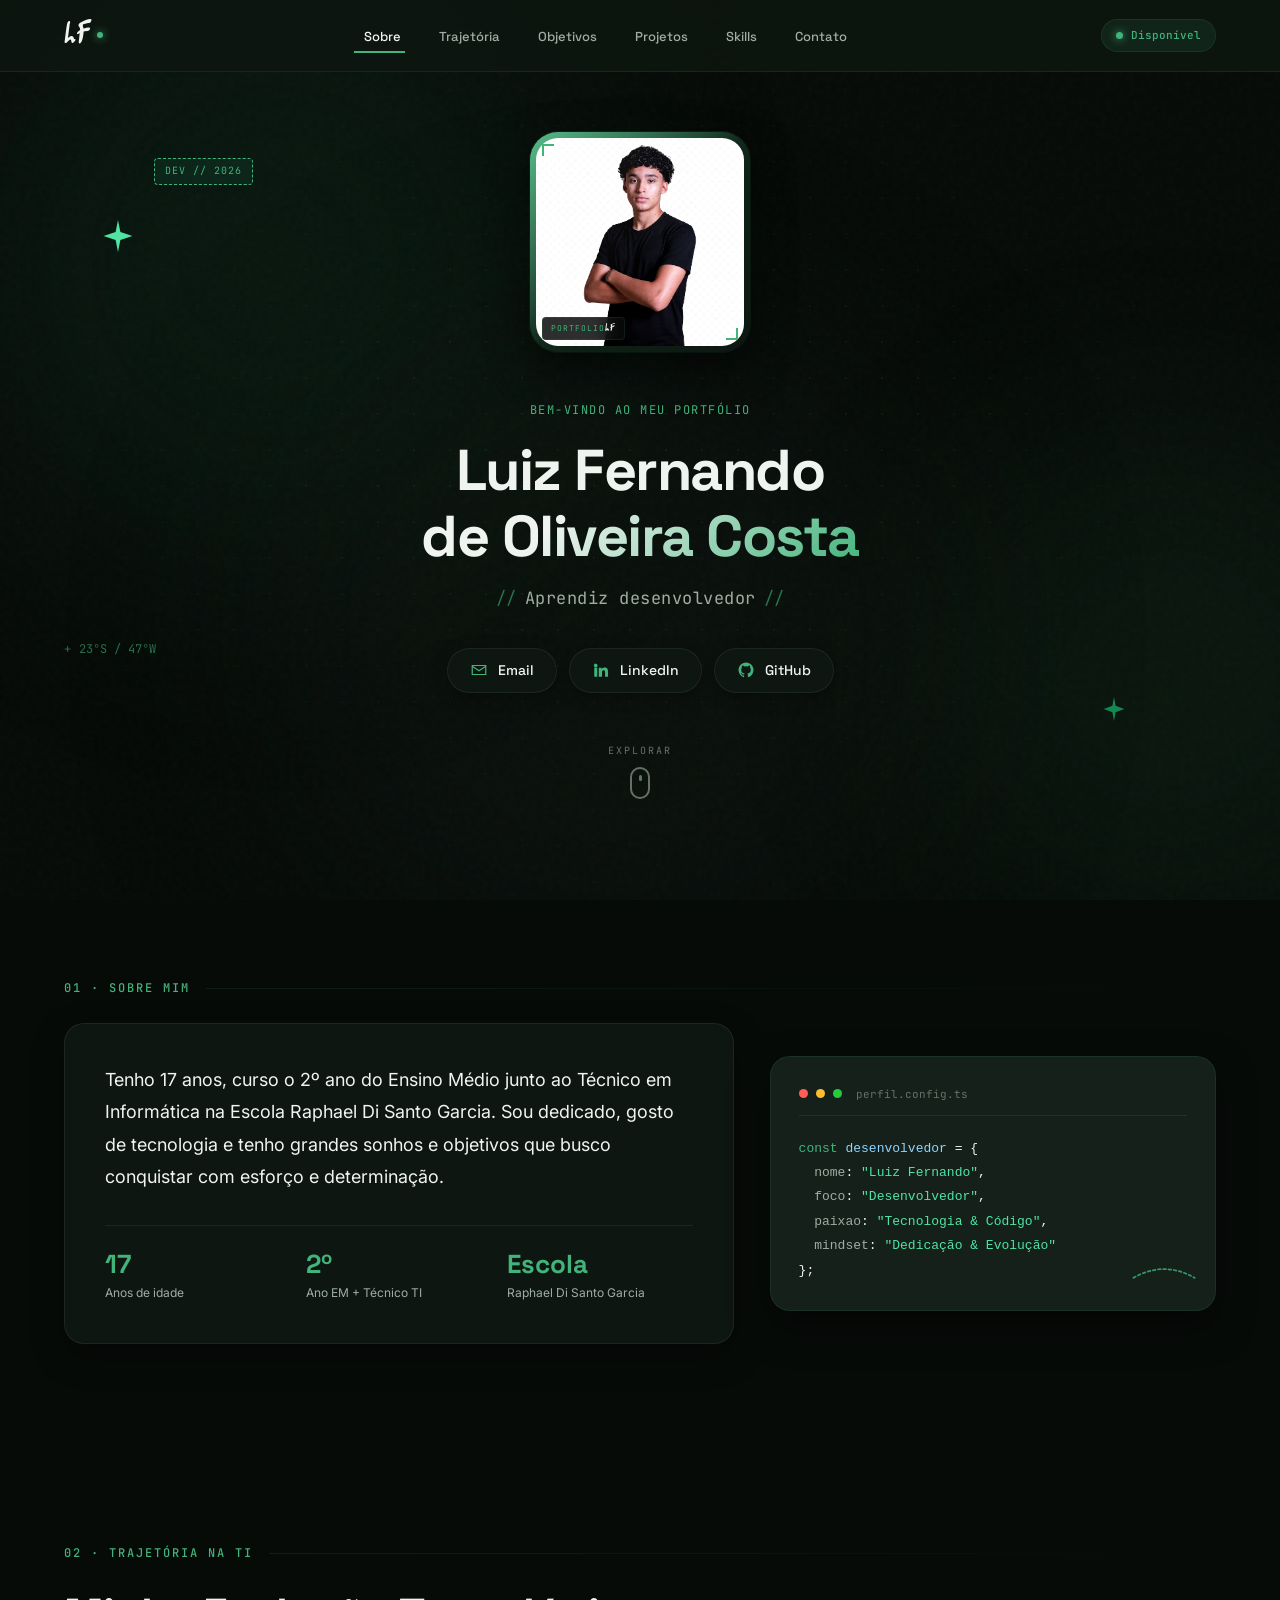
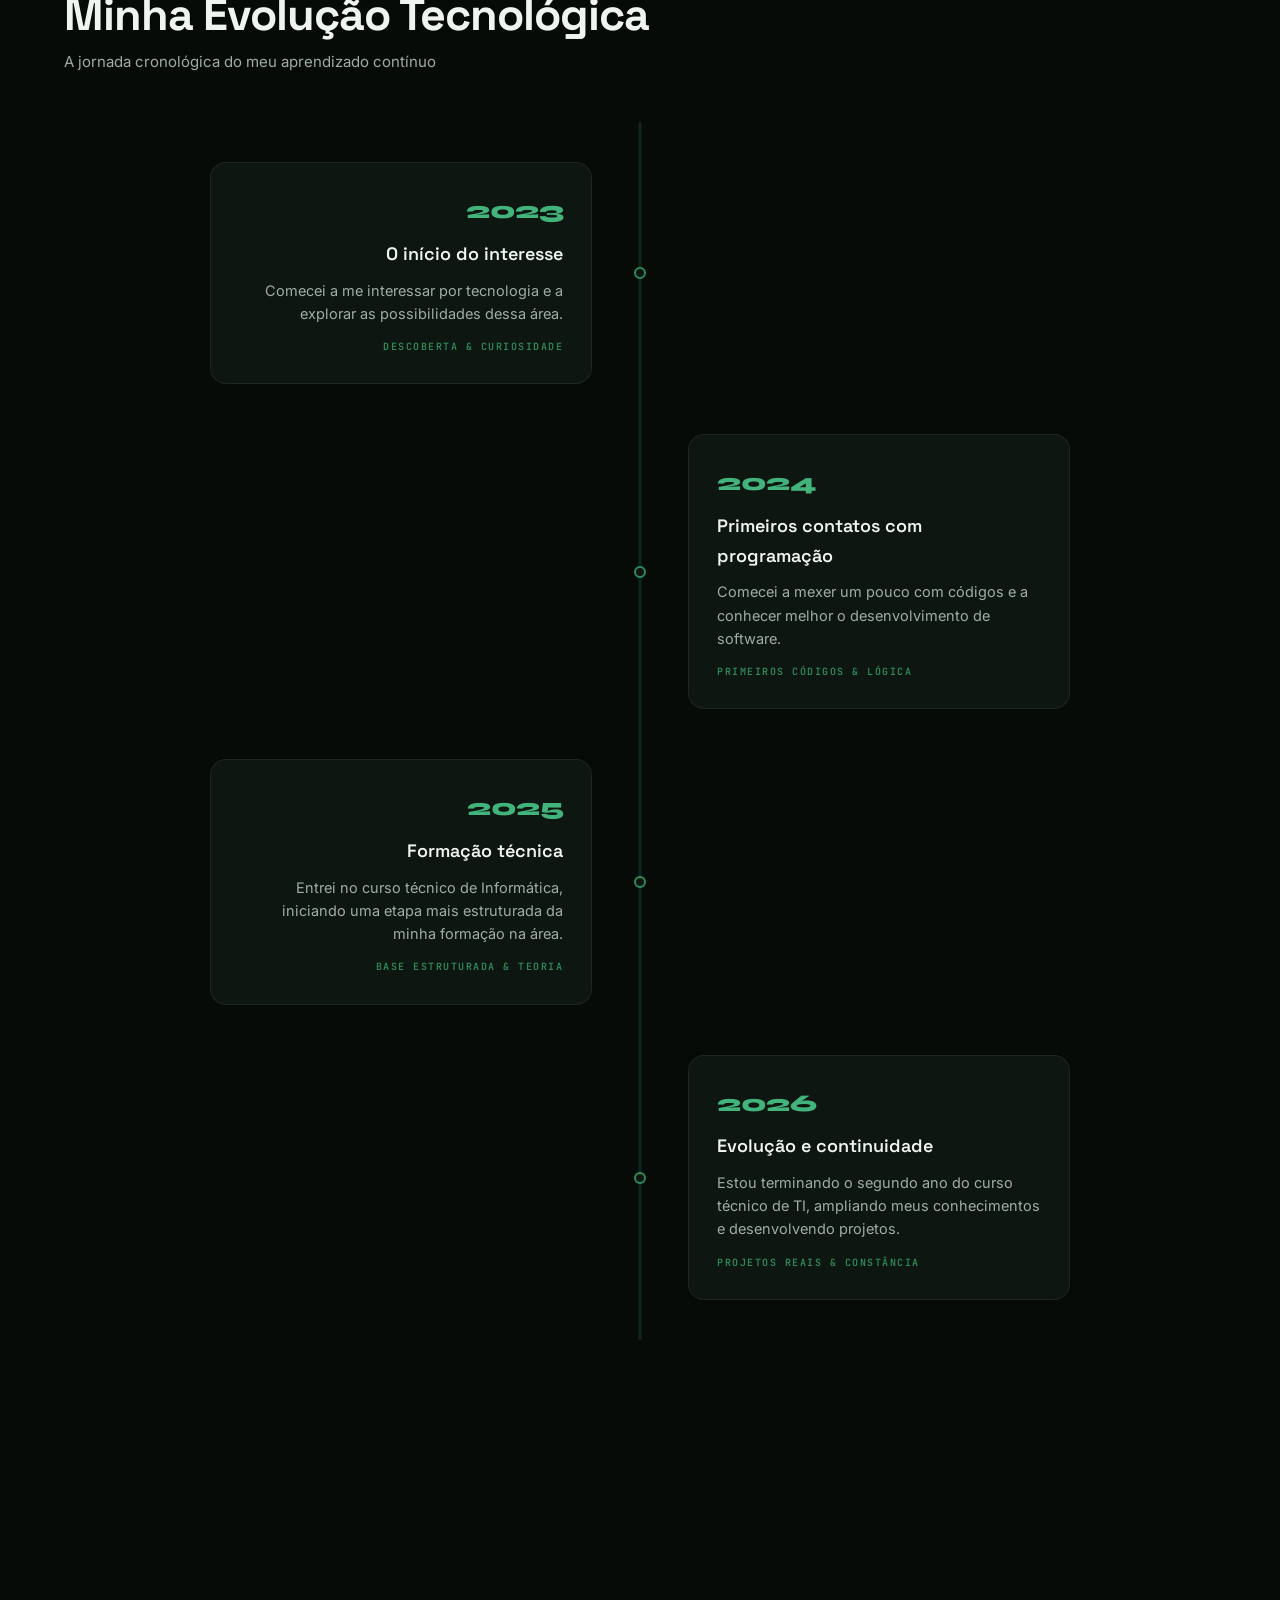
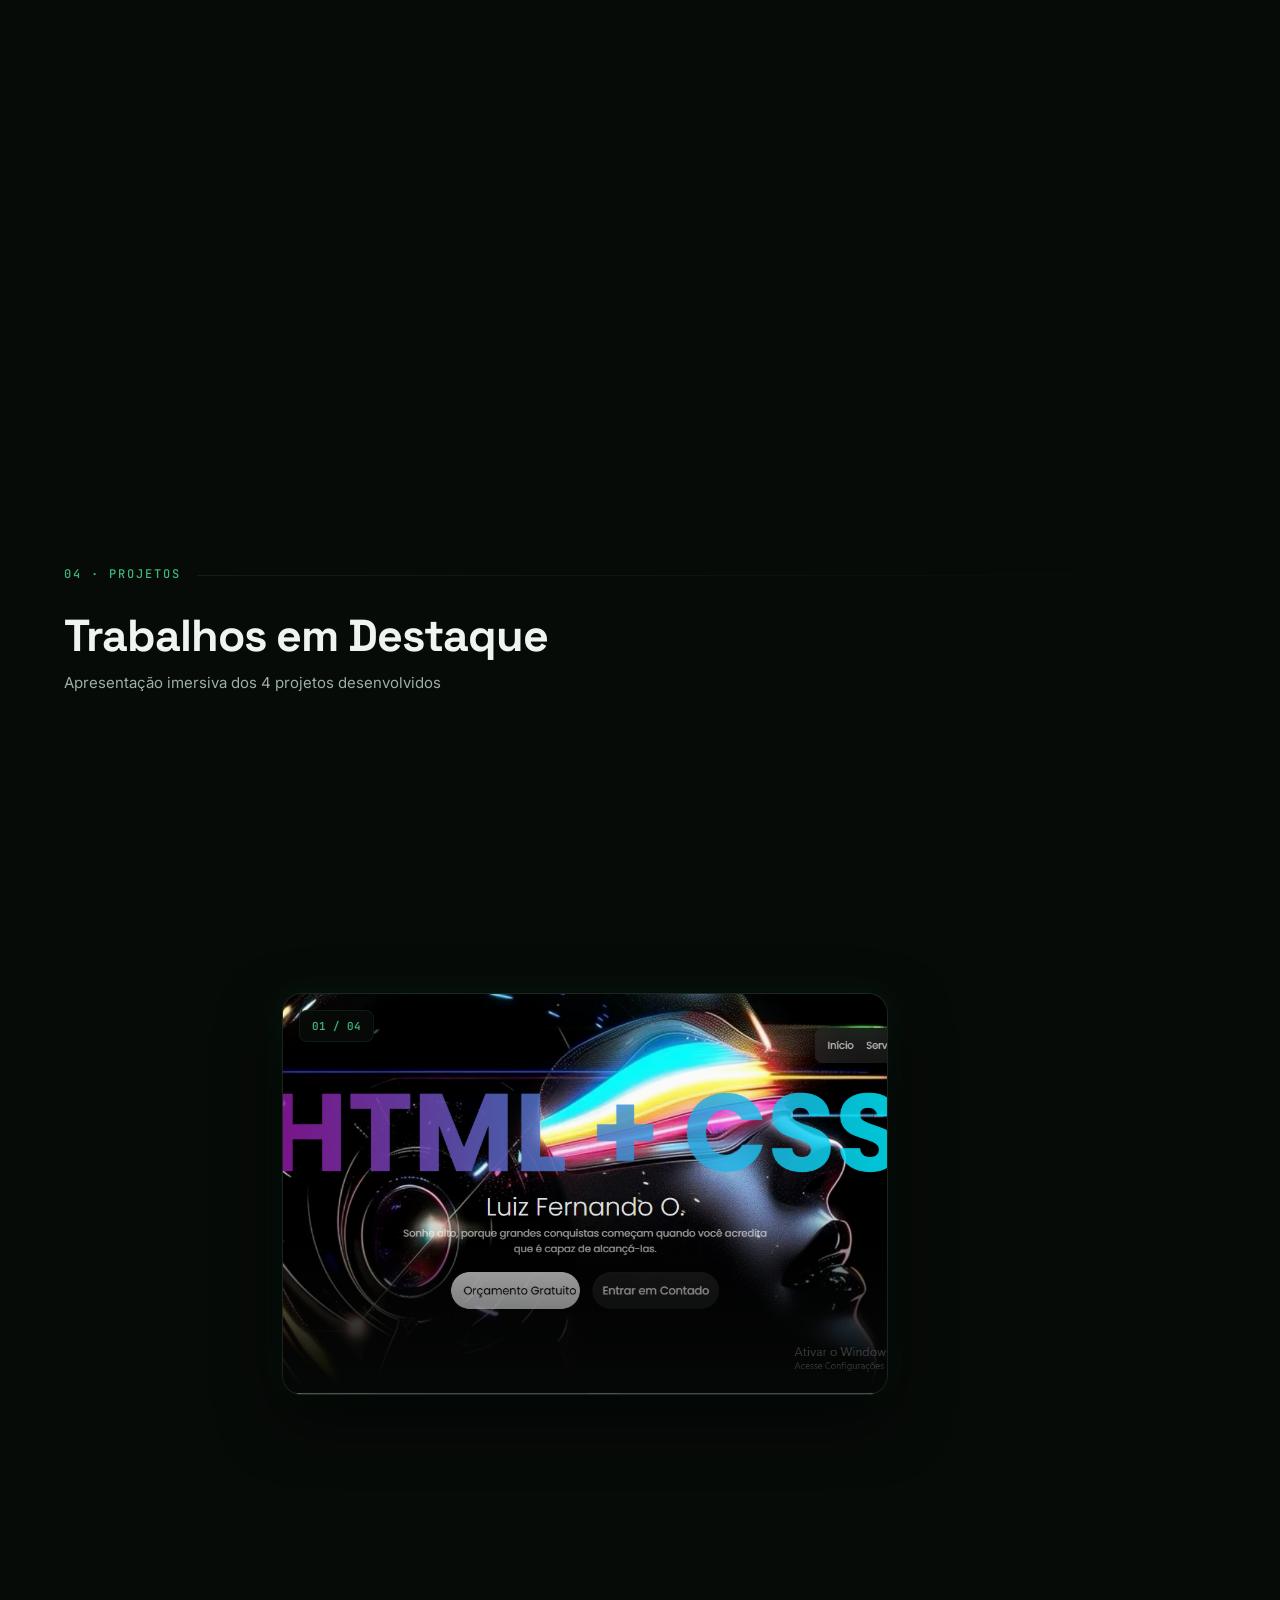
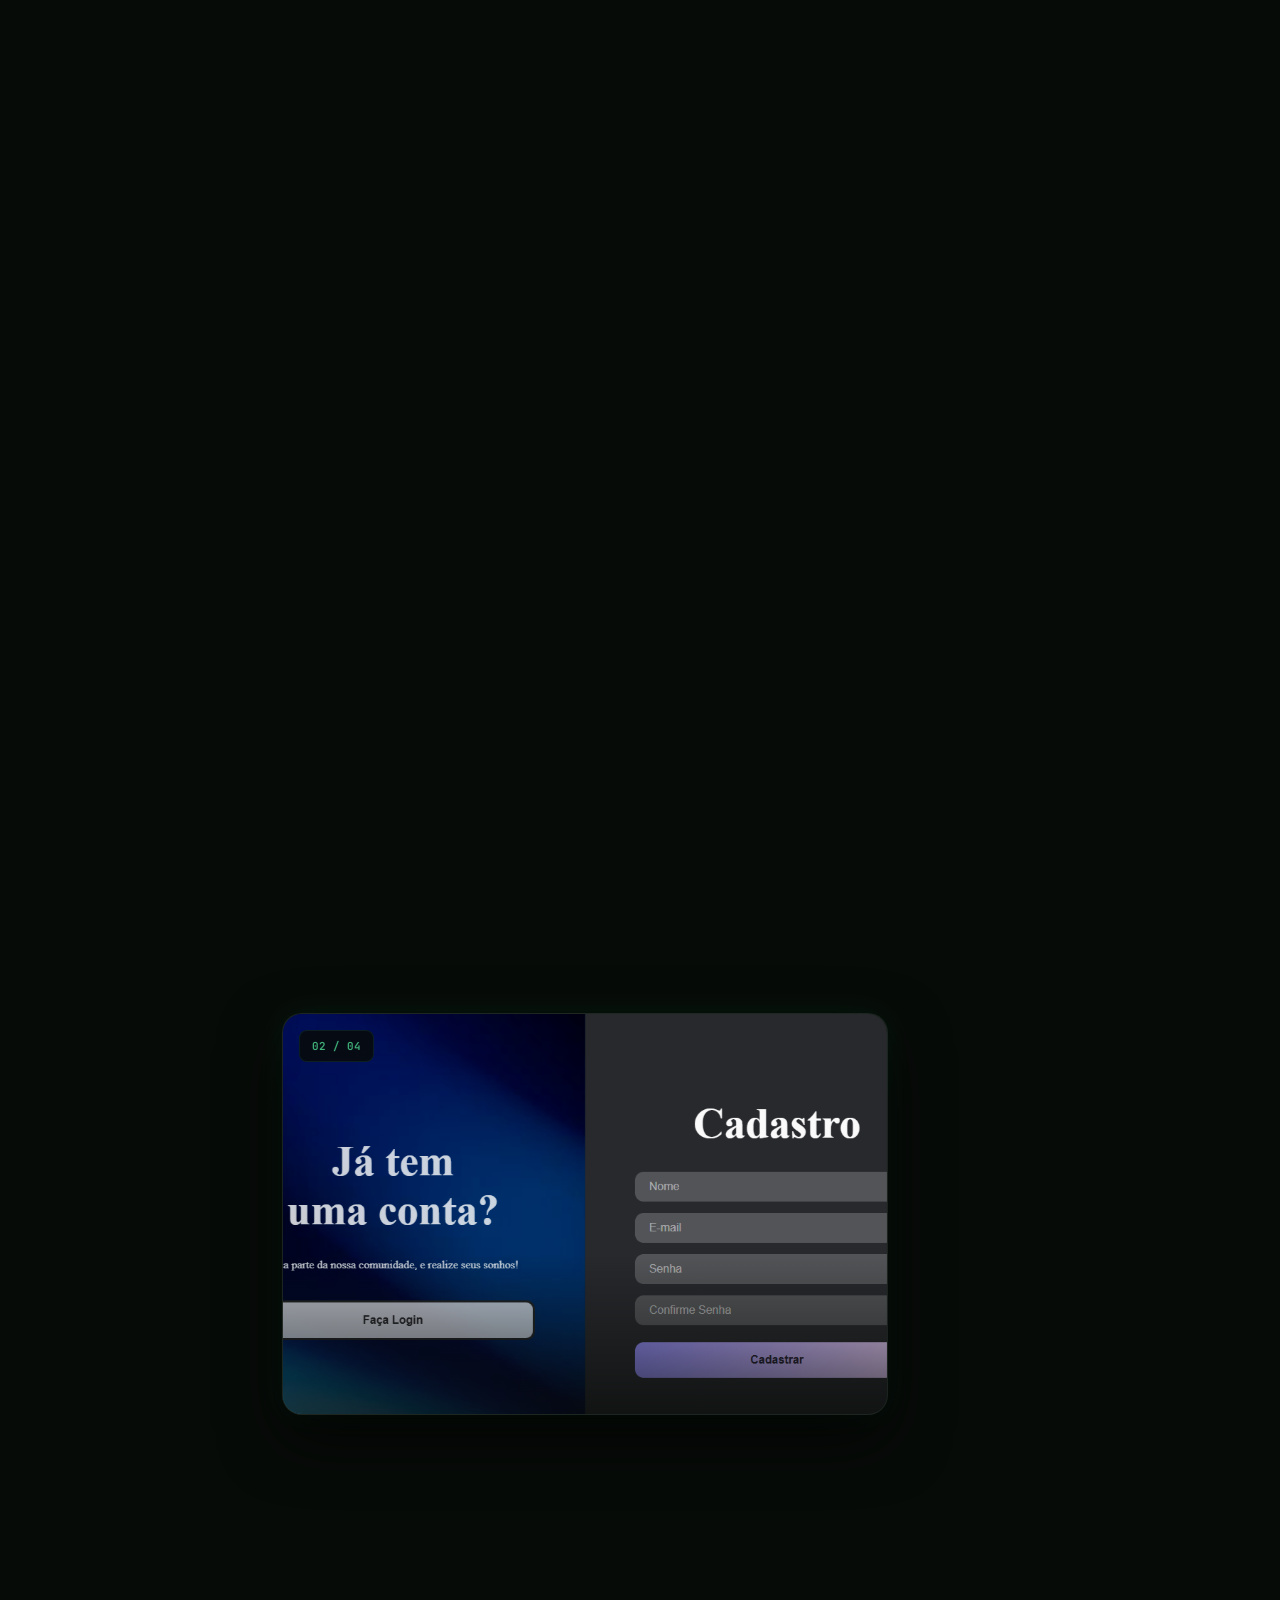
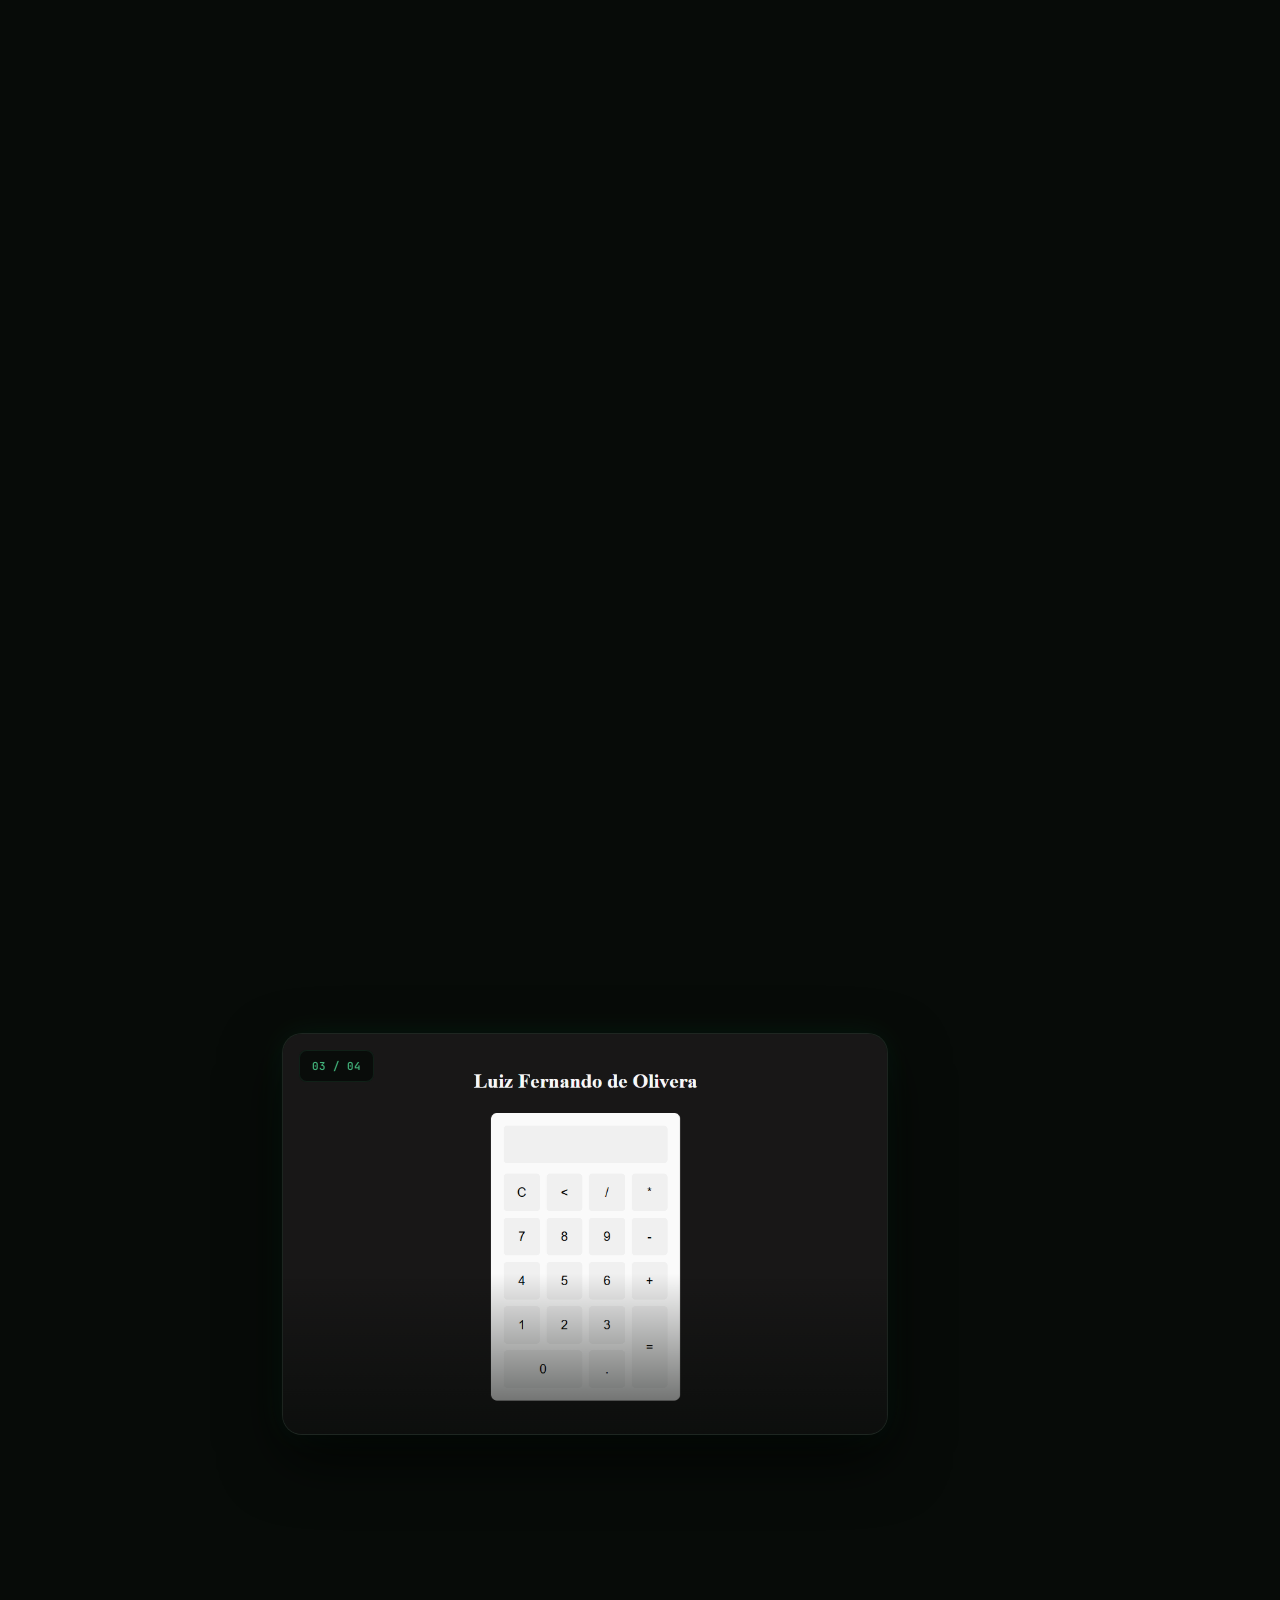
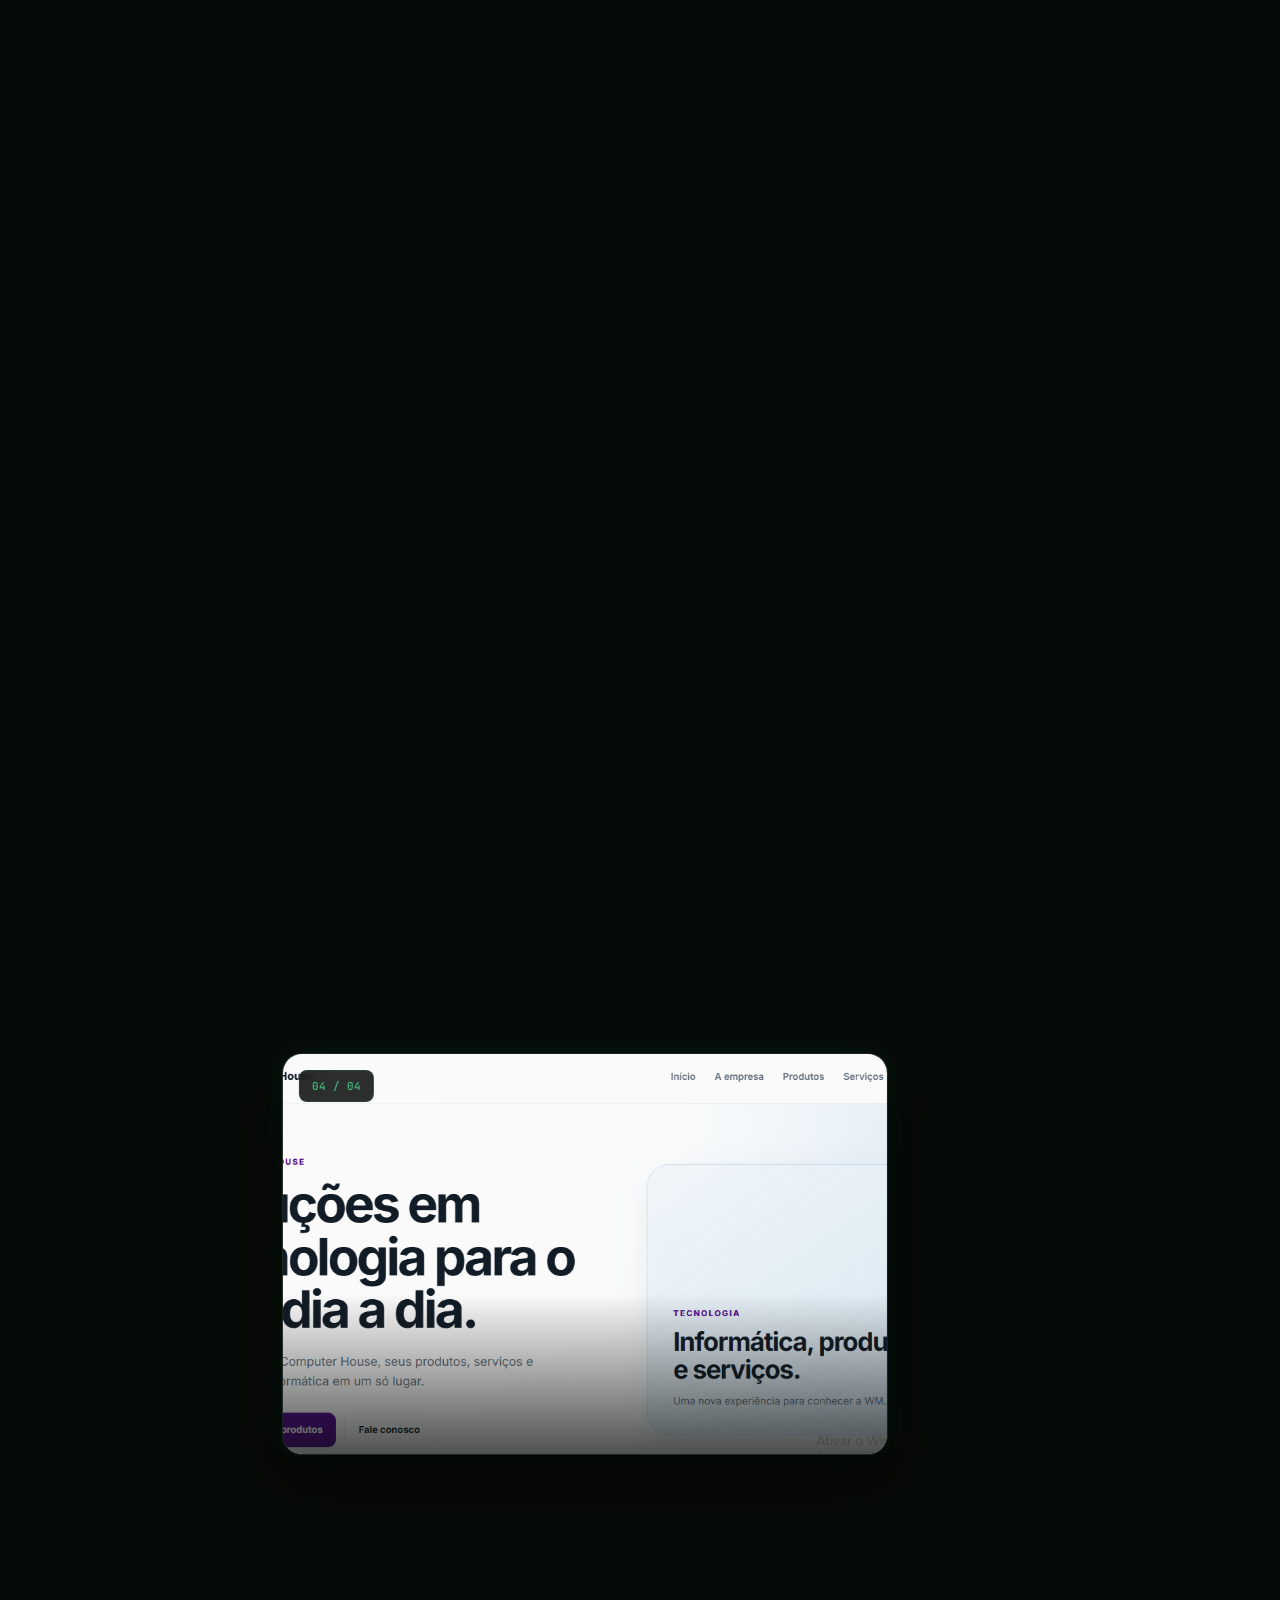
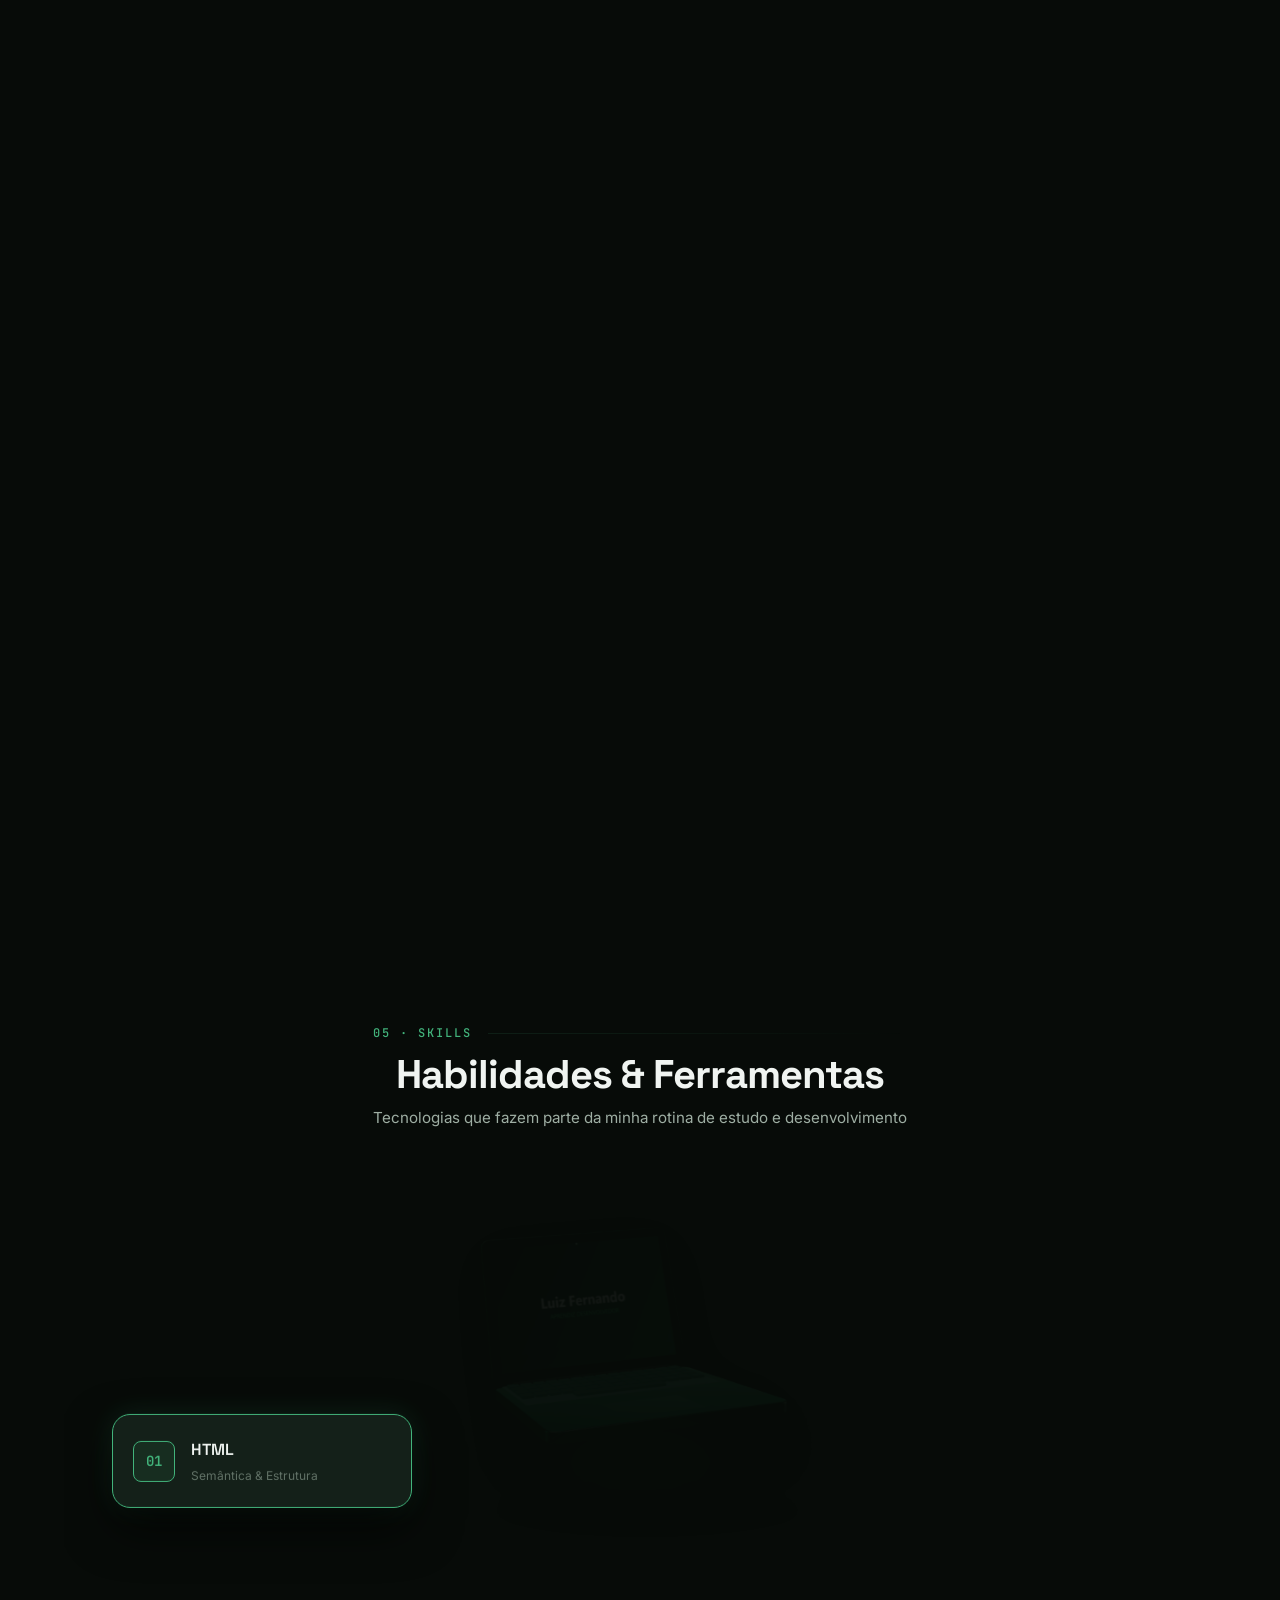
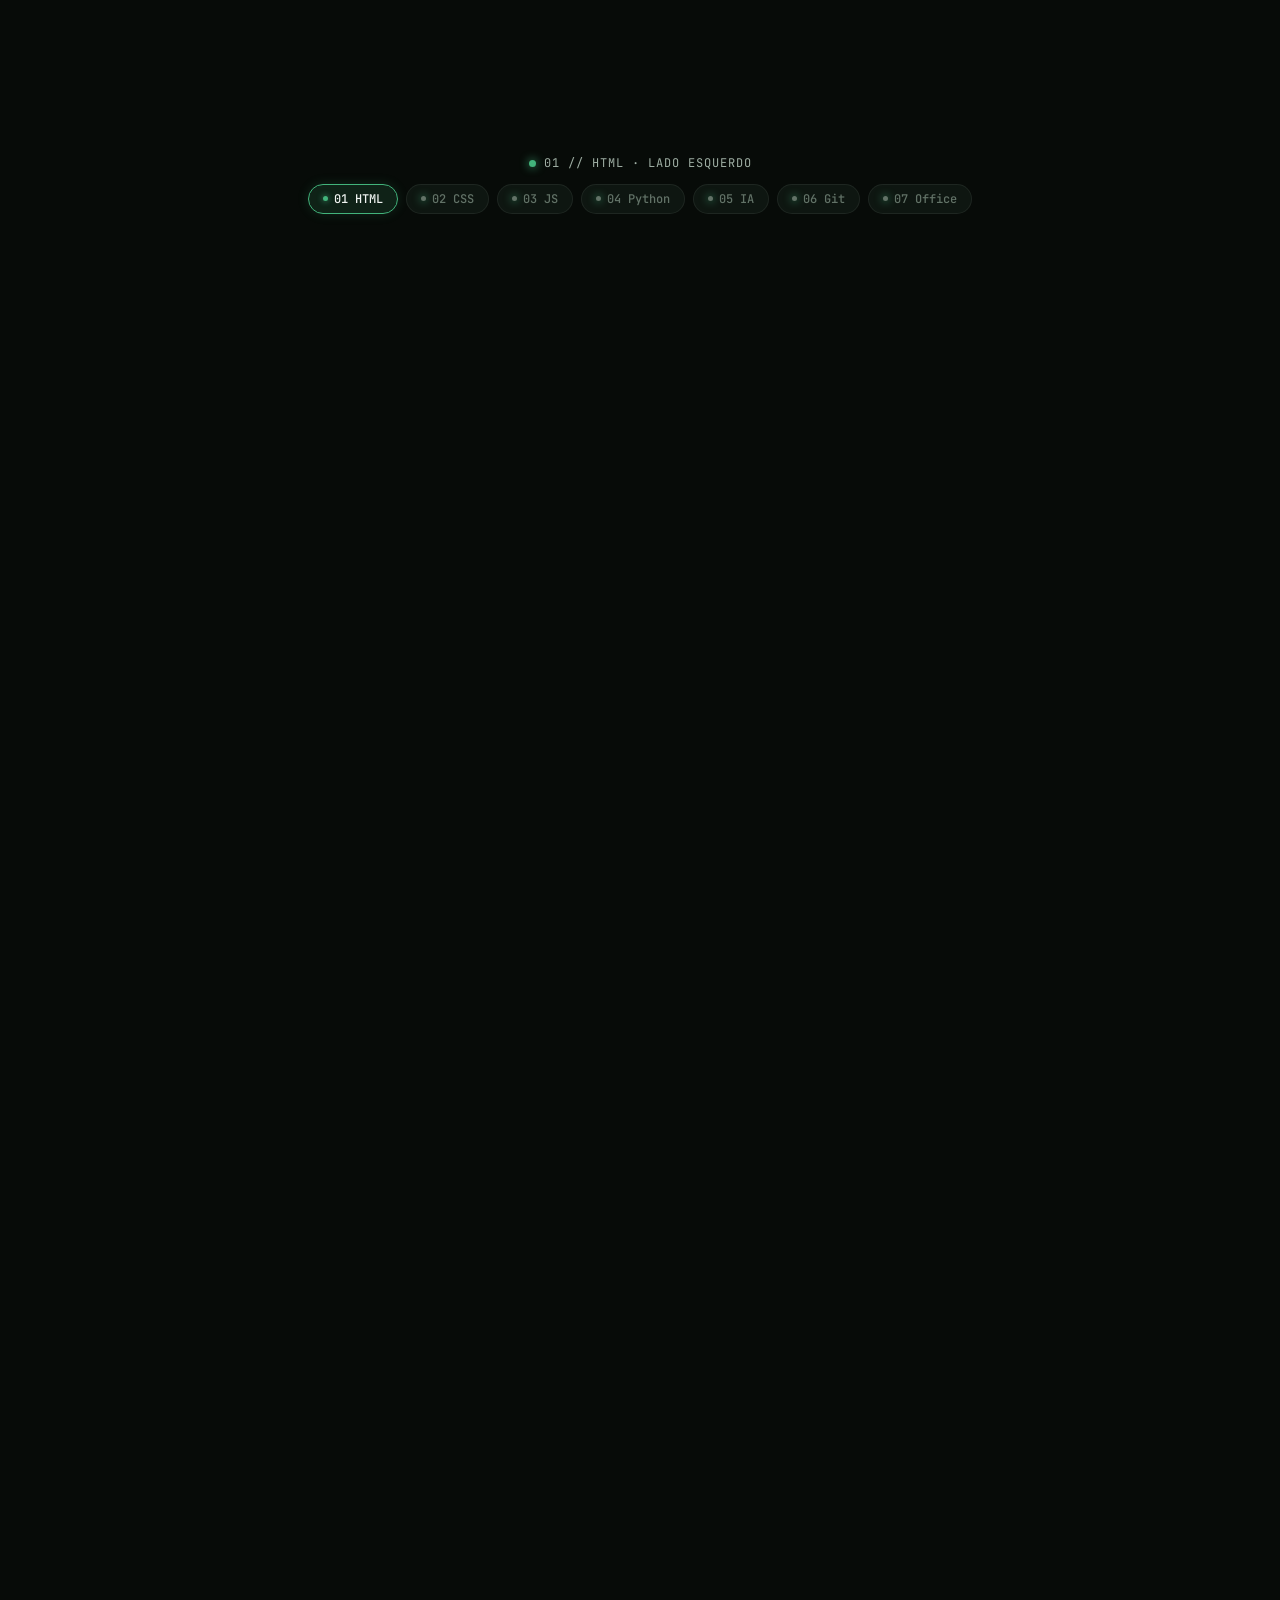
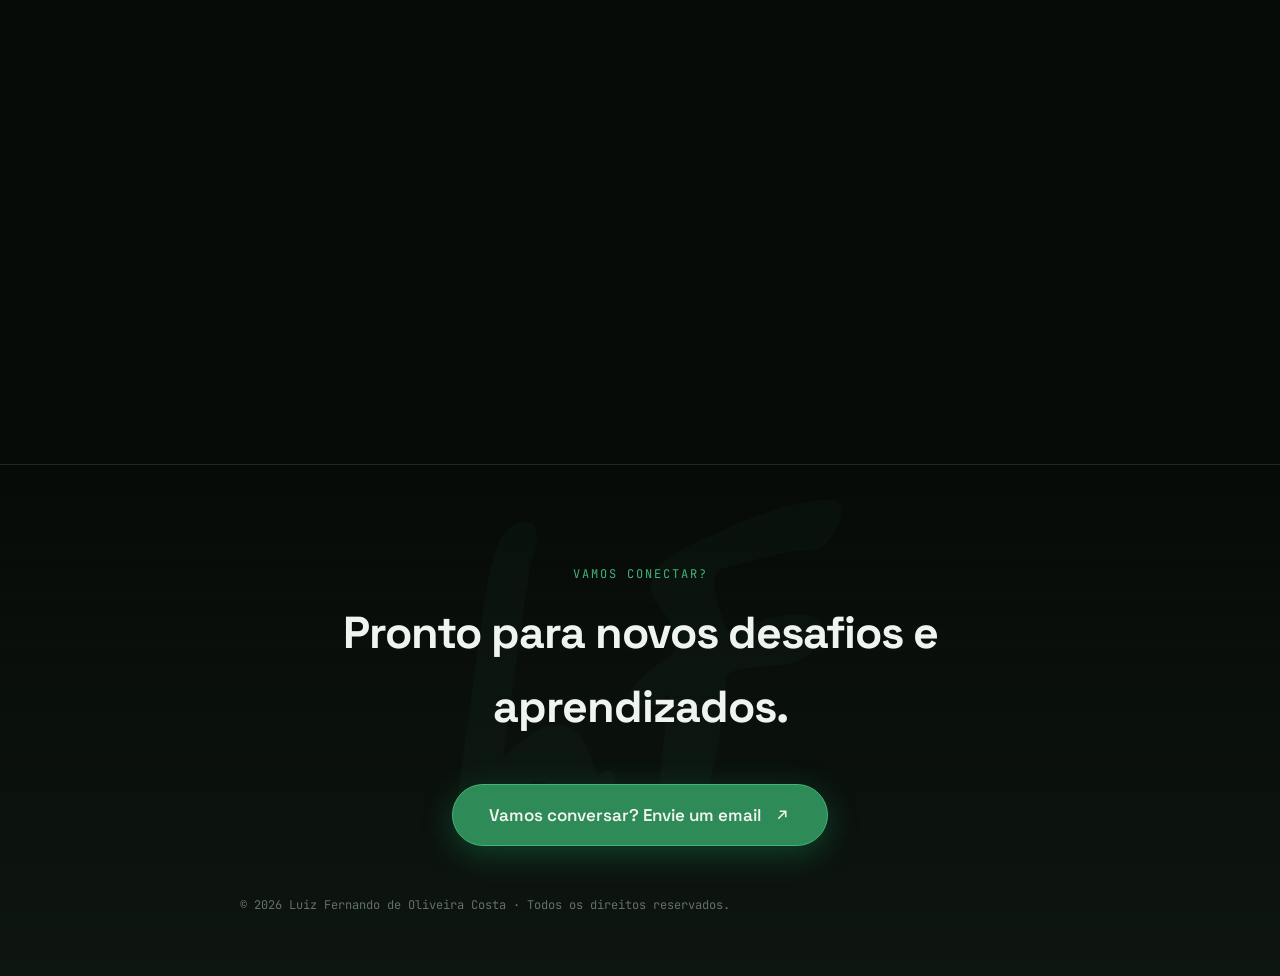
==== commit e8a6b83a: "Add files via upload" ====
--- a/index.html
+++ b/index.html
@@ -626,10 +626,7 @@
                     <span class="skill-sub">Semântica &amp; Estrutura</span>
                   </div>
                 </div>
-                <div class="skill-card-indicator">
-                  <span class="skill-dir-tag">← FOCO // LADO ESQUERDO</span>
-                  <span class="skill-index-pill">01 / 07</span>
-                </div>
+                
               </li>
 
               <!-- 2. CSS (Direita) -->
@@ -642,10 +639,7 @@
                     <span class="skill-sub">Layouts, Flex, Grid &amp; Animações</span>
                   </div>
                 </div>
-                <div class="skill-card-indicator">
-                  <span class="skill-dir-tag">FOCO // LADO DIREITO →</span>
-                  <span class="skill-index-pill">02 / 07</span>
-                </div>
+                
               </li>
 
               <!-- 3. JavaScript (Esquerda) -->
@@ -657,10 +651,7 @@
                     <span class="skill-sub">Lógica &amp; Interatividade DOM</span>
                   </div>
                 </div>
-                <div class="skill-card-indicator">
-                  <span class="skill-dir-tag">← FOCO // LADO ESQUERDO</span>
-                  <span class="skill-index-pill">03 / 07</span>
-                </div>
+               
               </li>
 
               <!-- 4. Python (Direita) -->
@@ -673,10 +664,7 @@
                     <span class="skill-sub">Fundamentos &amp; Automação</span>
                   </div>
                 </div>
-                <div class="skill-card-indicator">
-                  <span class="skill-dir-tag">FOCO // LADO DIREITO →</span>
-                  <span class="skill-index-pill">04 / 07</span>
-                </div>
+                
               </li>
 
               <!-- 5. Inteligência Artificial (Esquerda) -->
@@ -688,10 +676,7 @@
                     <span class="skill-sub">Produtividade &amp; Aplicações Modernas</span>
                   </div>
                 </div>
-                <div class="skill-card-indicator">
-                  <span class="skill-dir-tag">← FOCO // LADO ESQUERDO</span>
-                  <span class="skill-index-pill">05 / 07</span>
-                </div>
+                
               </li>
 
               <!-- 6. Git/GitHub (Direita) -->
@@ -704,10 +689,7 @@
                     <span class="skill-sub">Controle de Versão &amp; Deploy</span>
                   </div>
                 </div>
-                <div class="skill-card-indicator">
-                  <span class="skill-dir-tag">FOCO // LADO DIREITO →</span>
-                  <span class="skill-index-pill">06 / 07</span>
-                </div>
+                
               </li>
 
               <!-- 7. Pacote Office (Esquerda) -->
@@ -720,10 +702,19 @@
                     <span class="skill-sub">Produtividade &amp; Documentação</span>
                   </div>
                 </div>
-                <div class="skill-card-indicator">
-                  <span class="skill-dir-tag">← FOCO // LADO ESQUERDO</span>
-                  <span class="skill-index-pill">07 / 07</span>
-                </div>
+                
+              </li>
+
+               <li class="skill-card skill-card--stage" data-index="5" data-side="right" data-tilt
+                data-cursor-text="GIT">
+                <div class="skill-card-inner">
+                  <span class="skill-number">08</span>
+                  <div class="skill-info">
+                    <h3 class="skill-name">Suporte ao cliente</h3>
+                    <span class="skill-sub">Controle de Versão &amp; Deploy</span>
+                  </div>
+                </div>
+                
               </li>
             </ul>
 
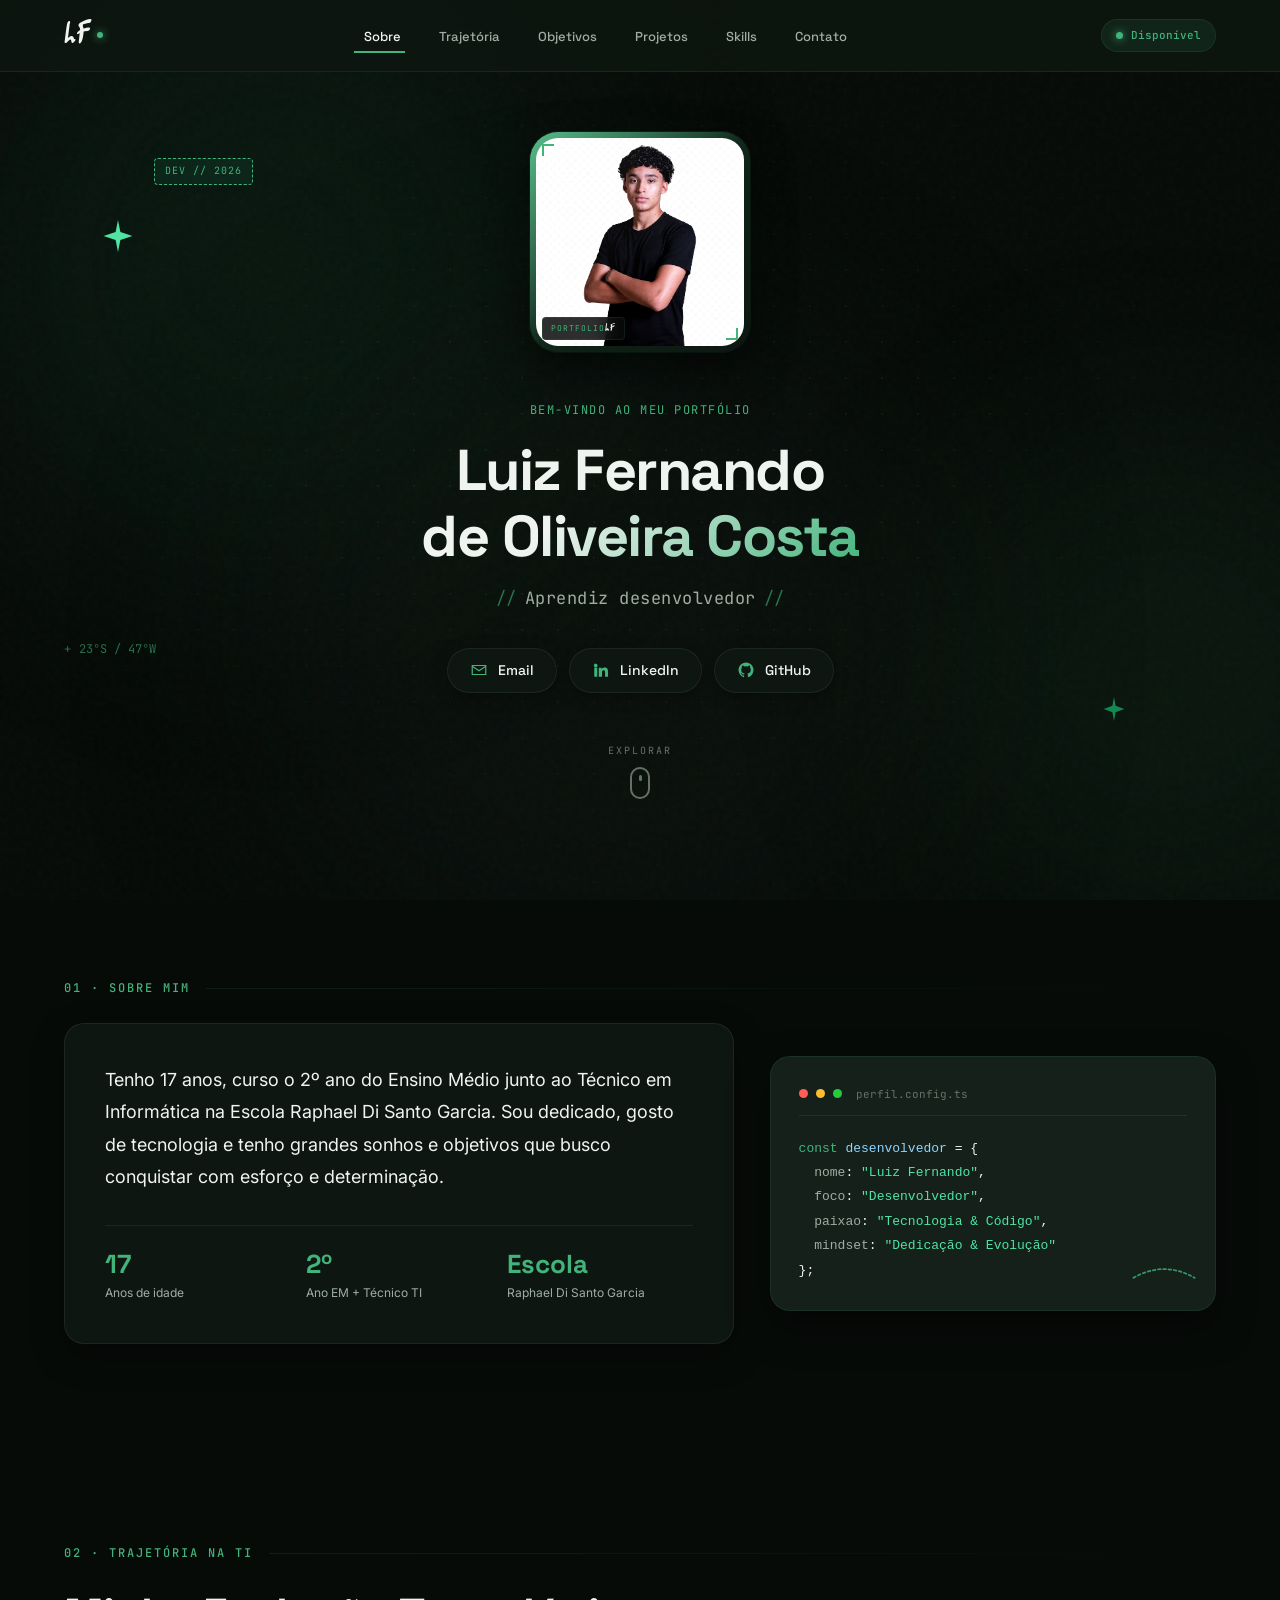
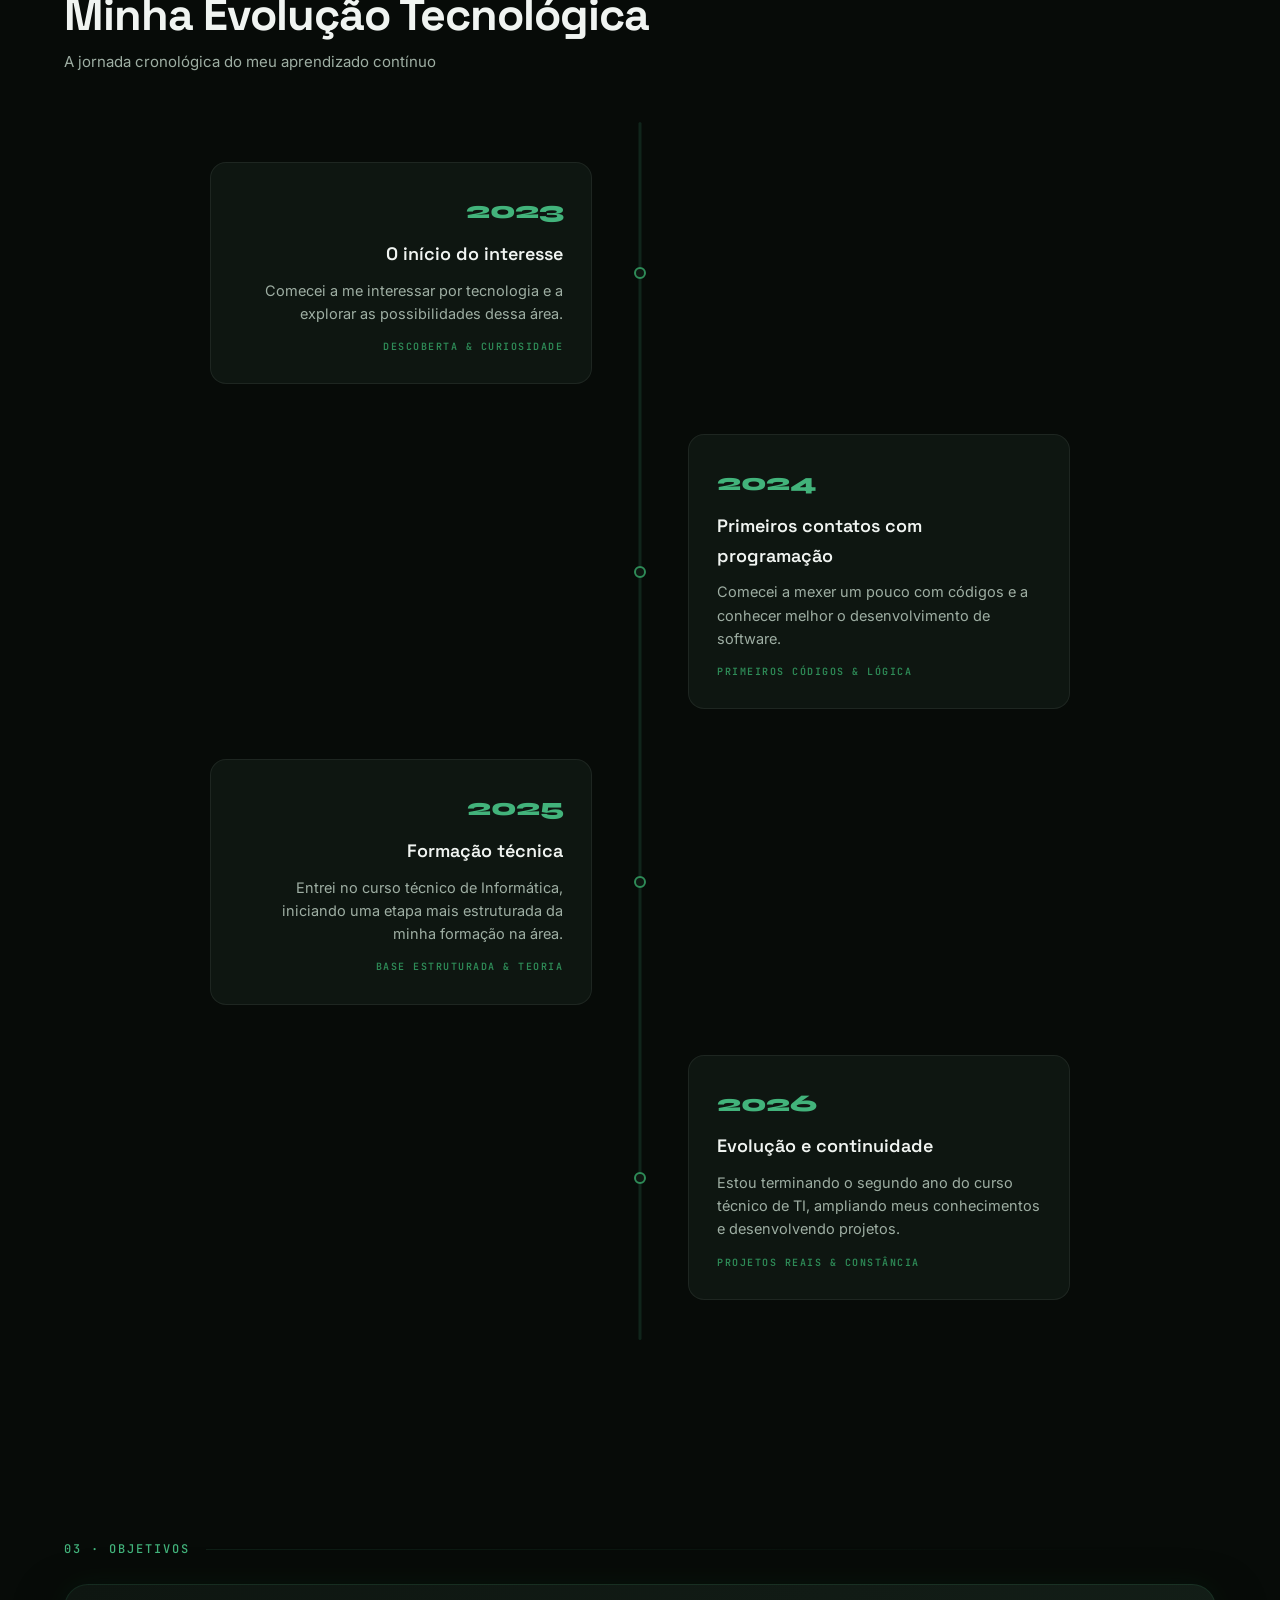
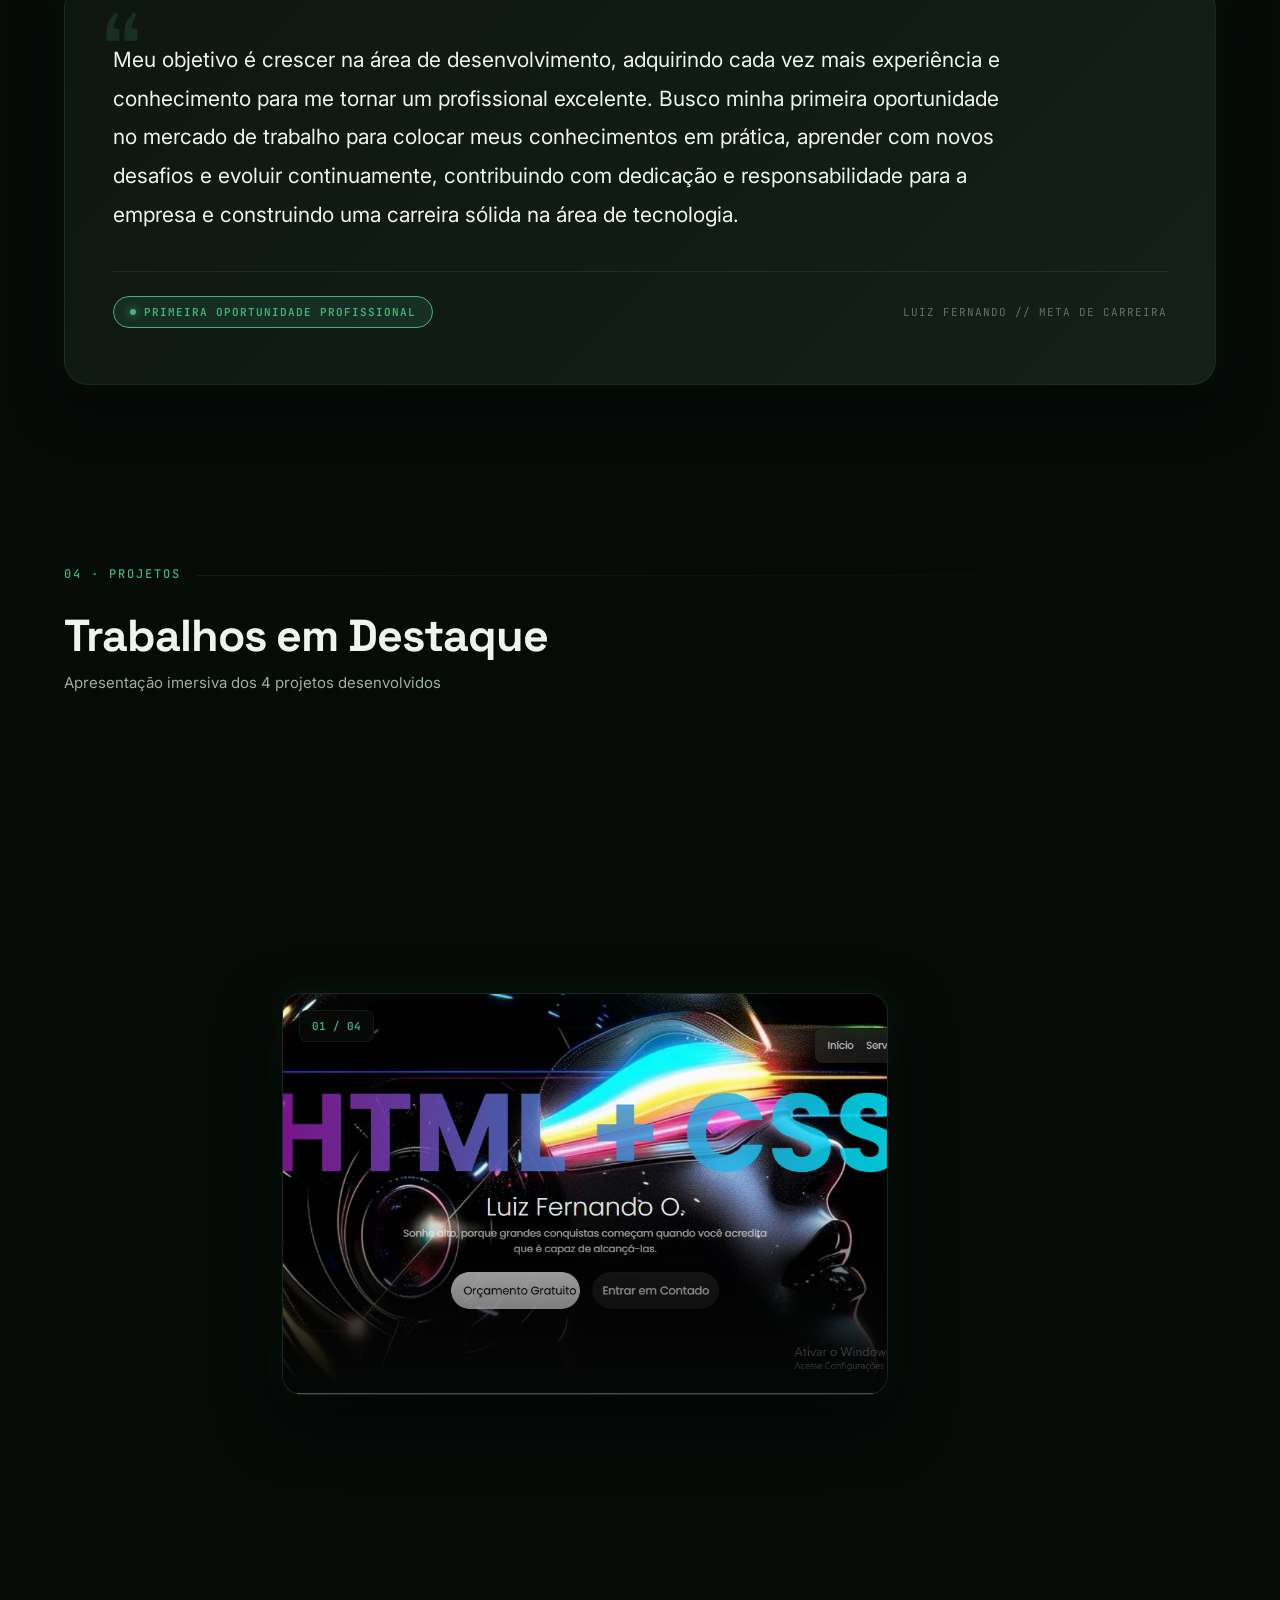
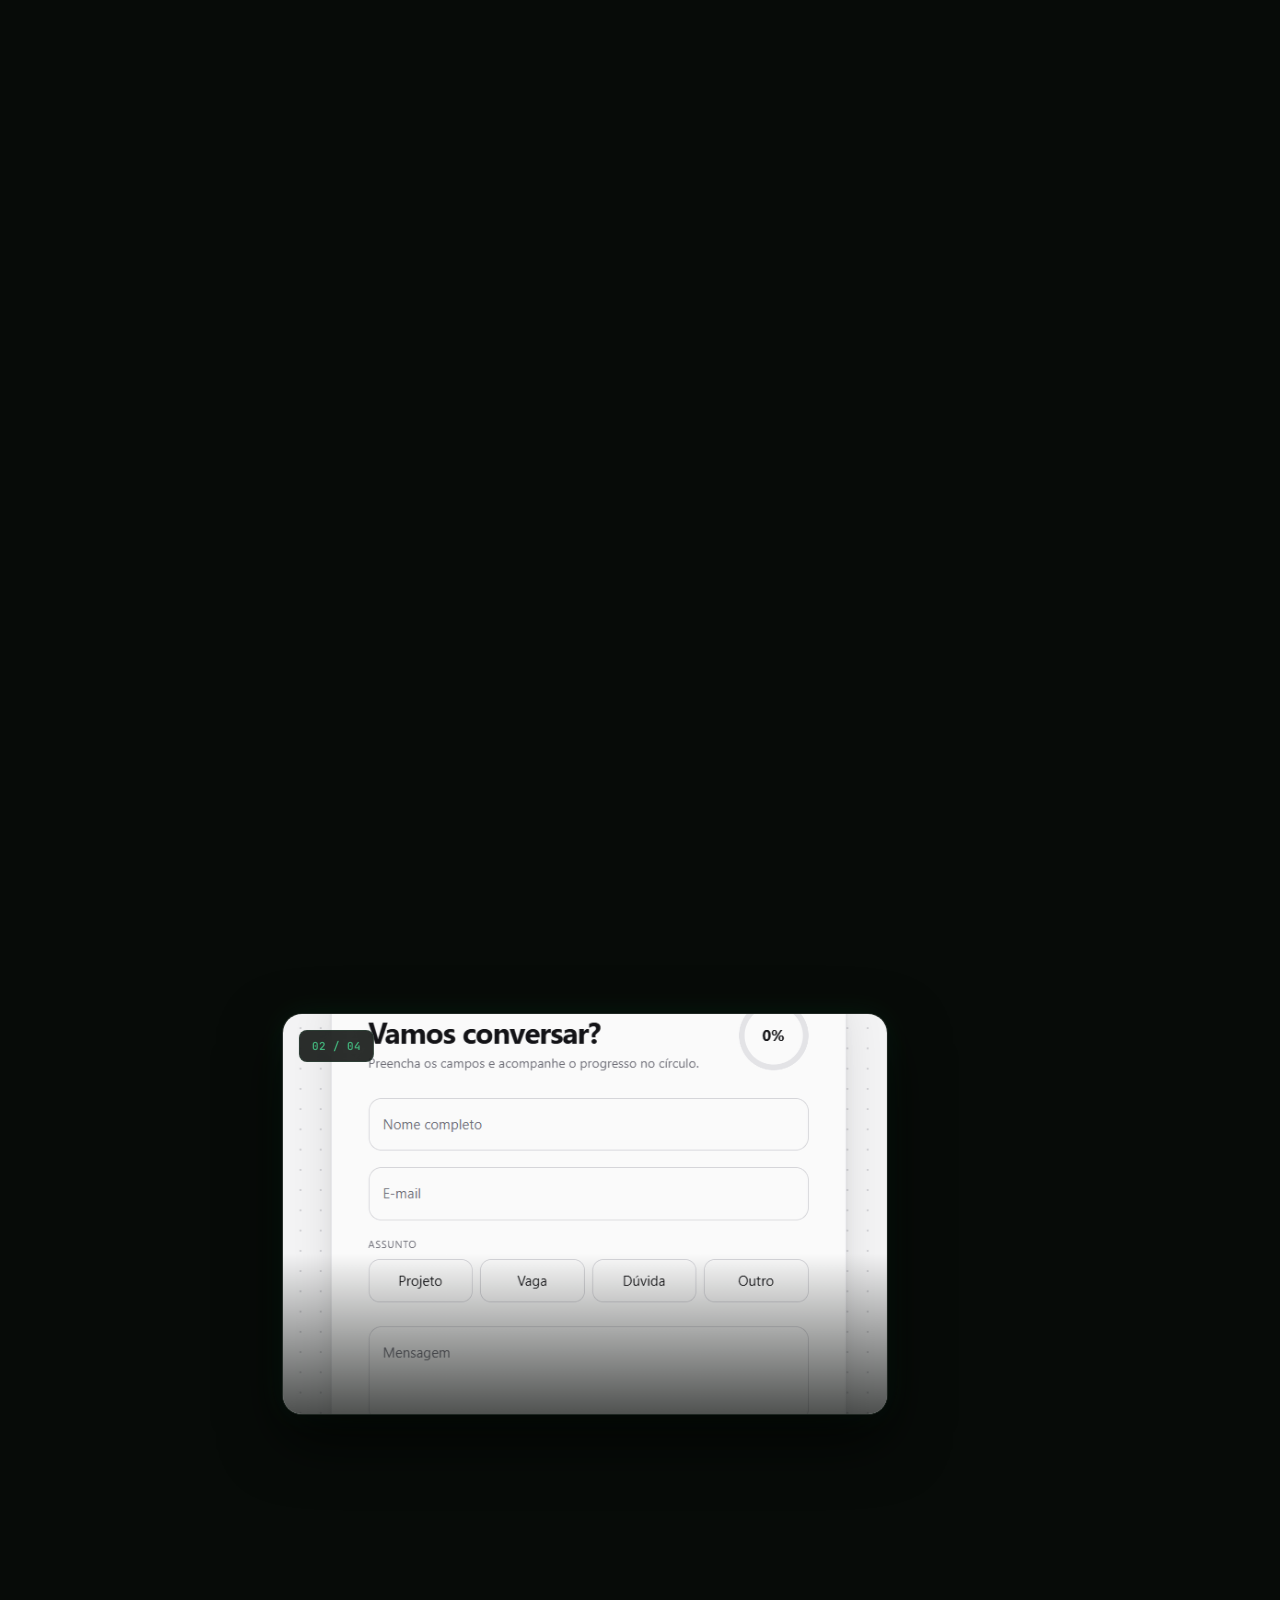
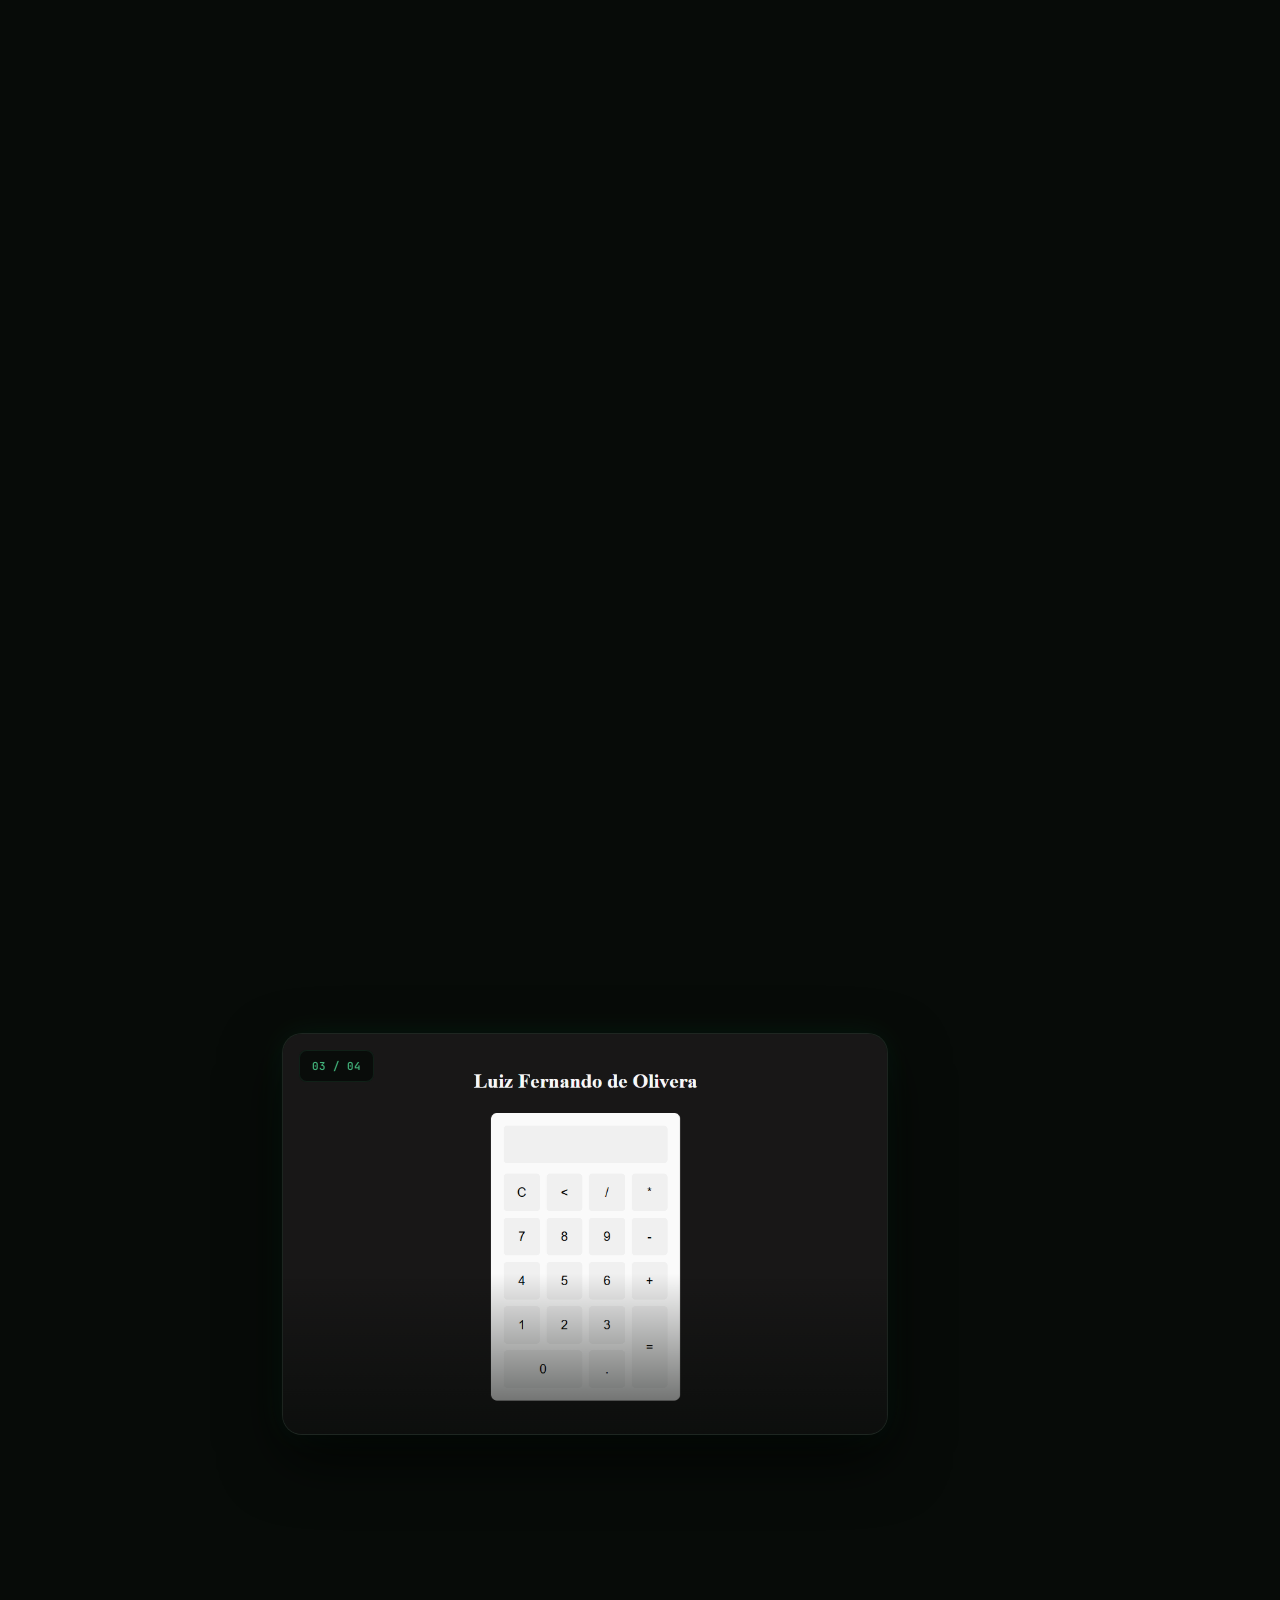
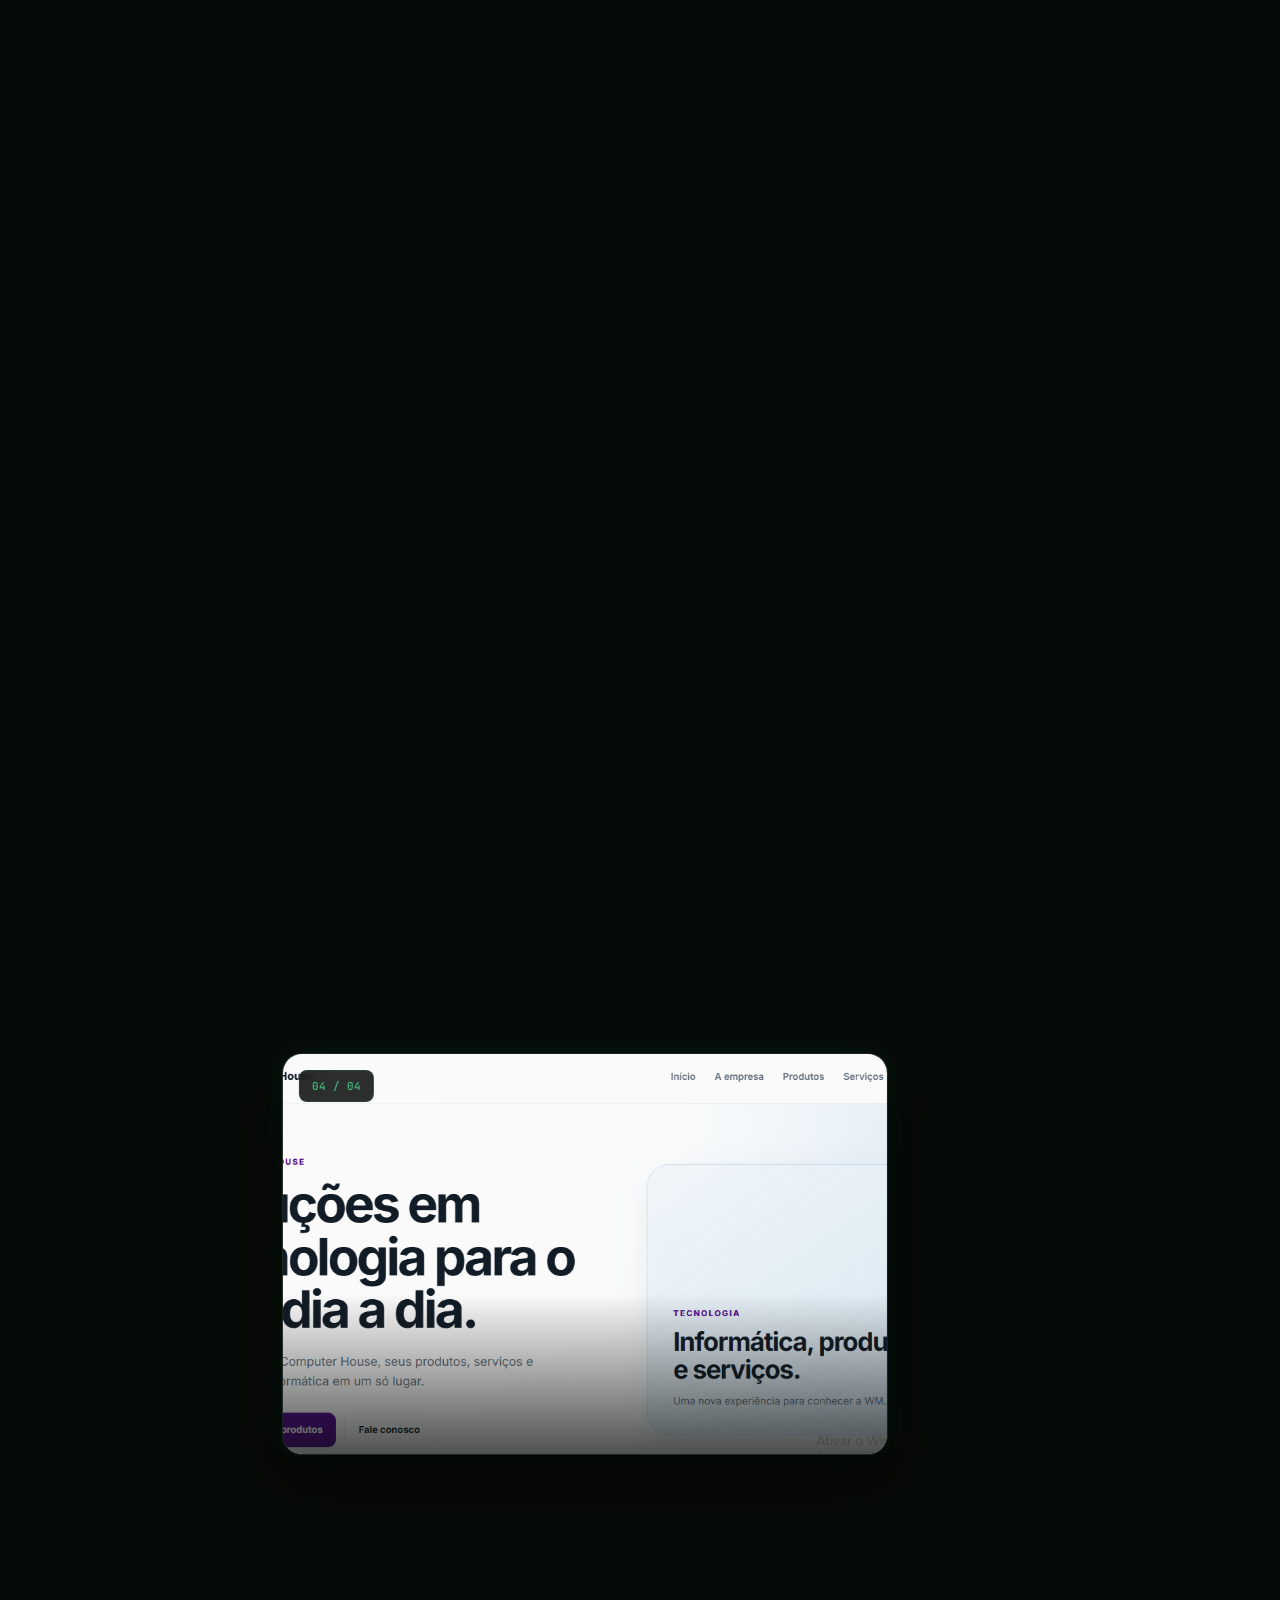
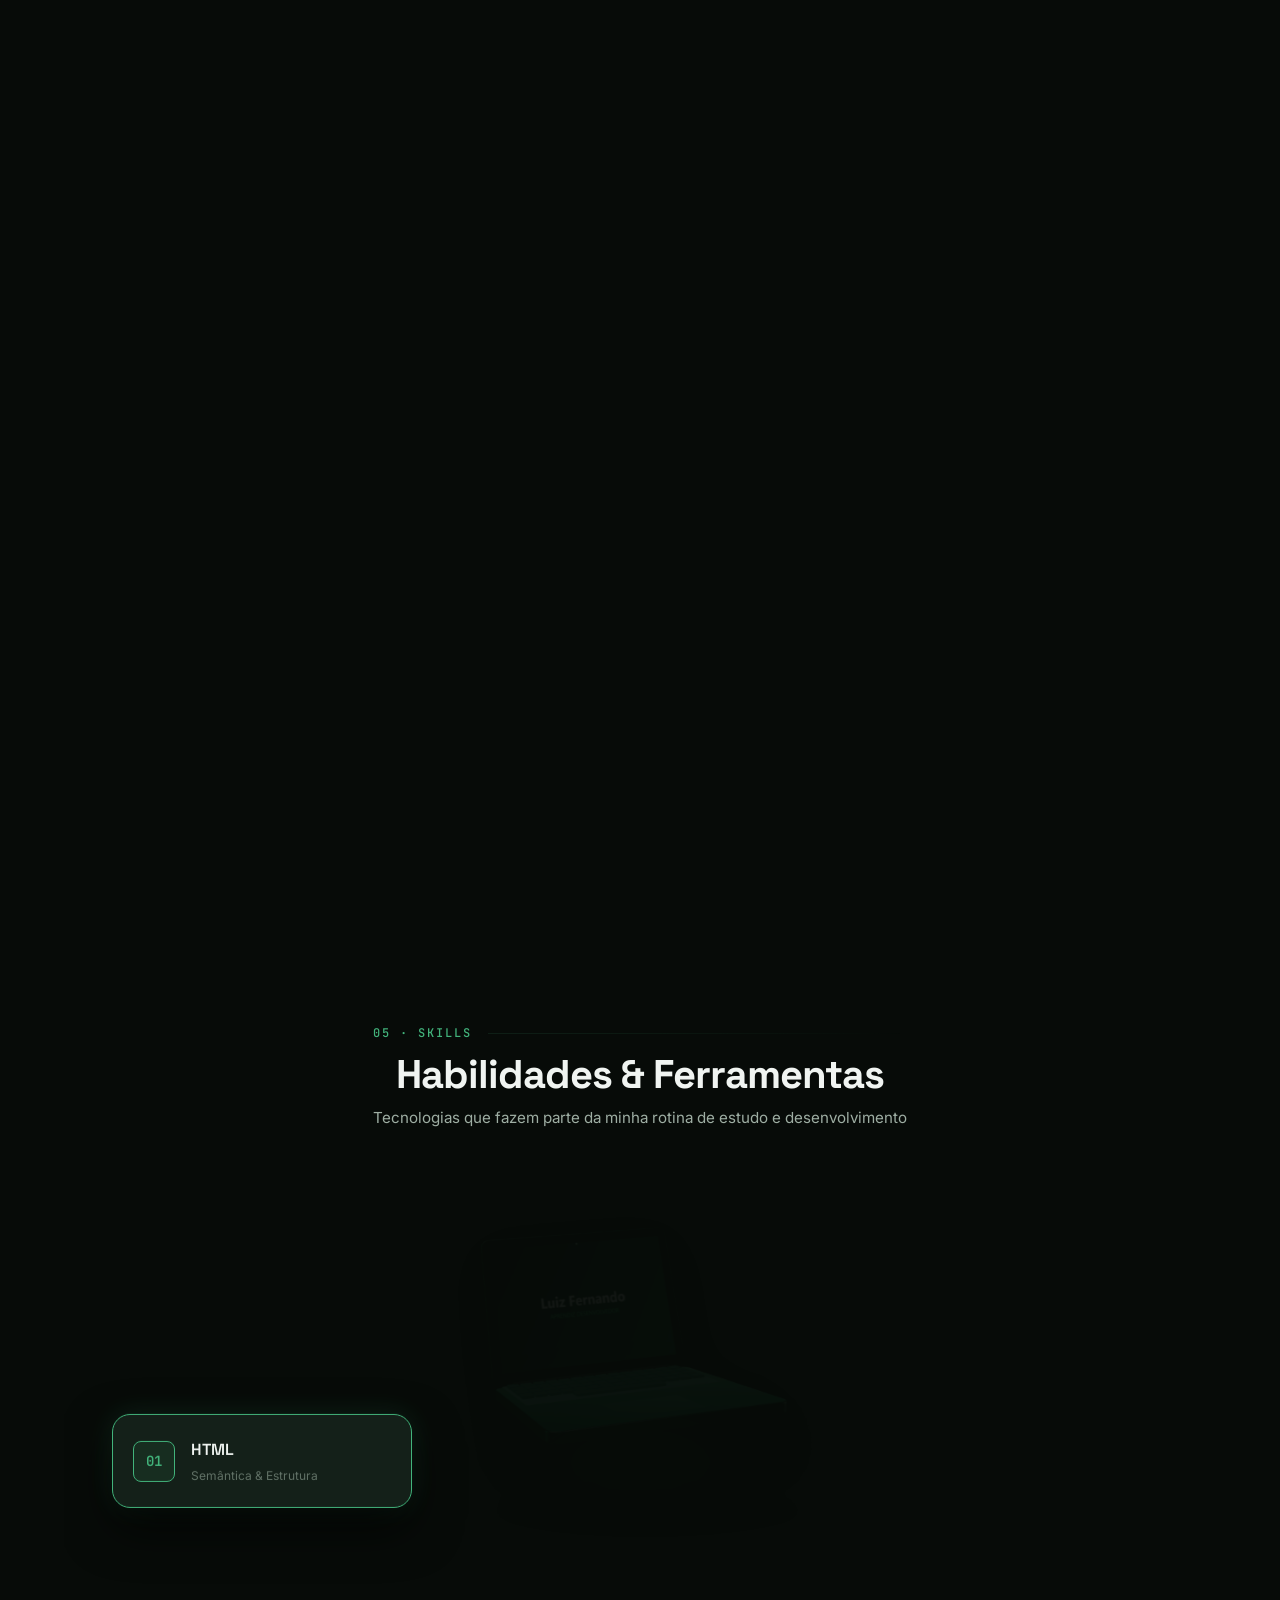
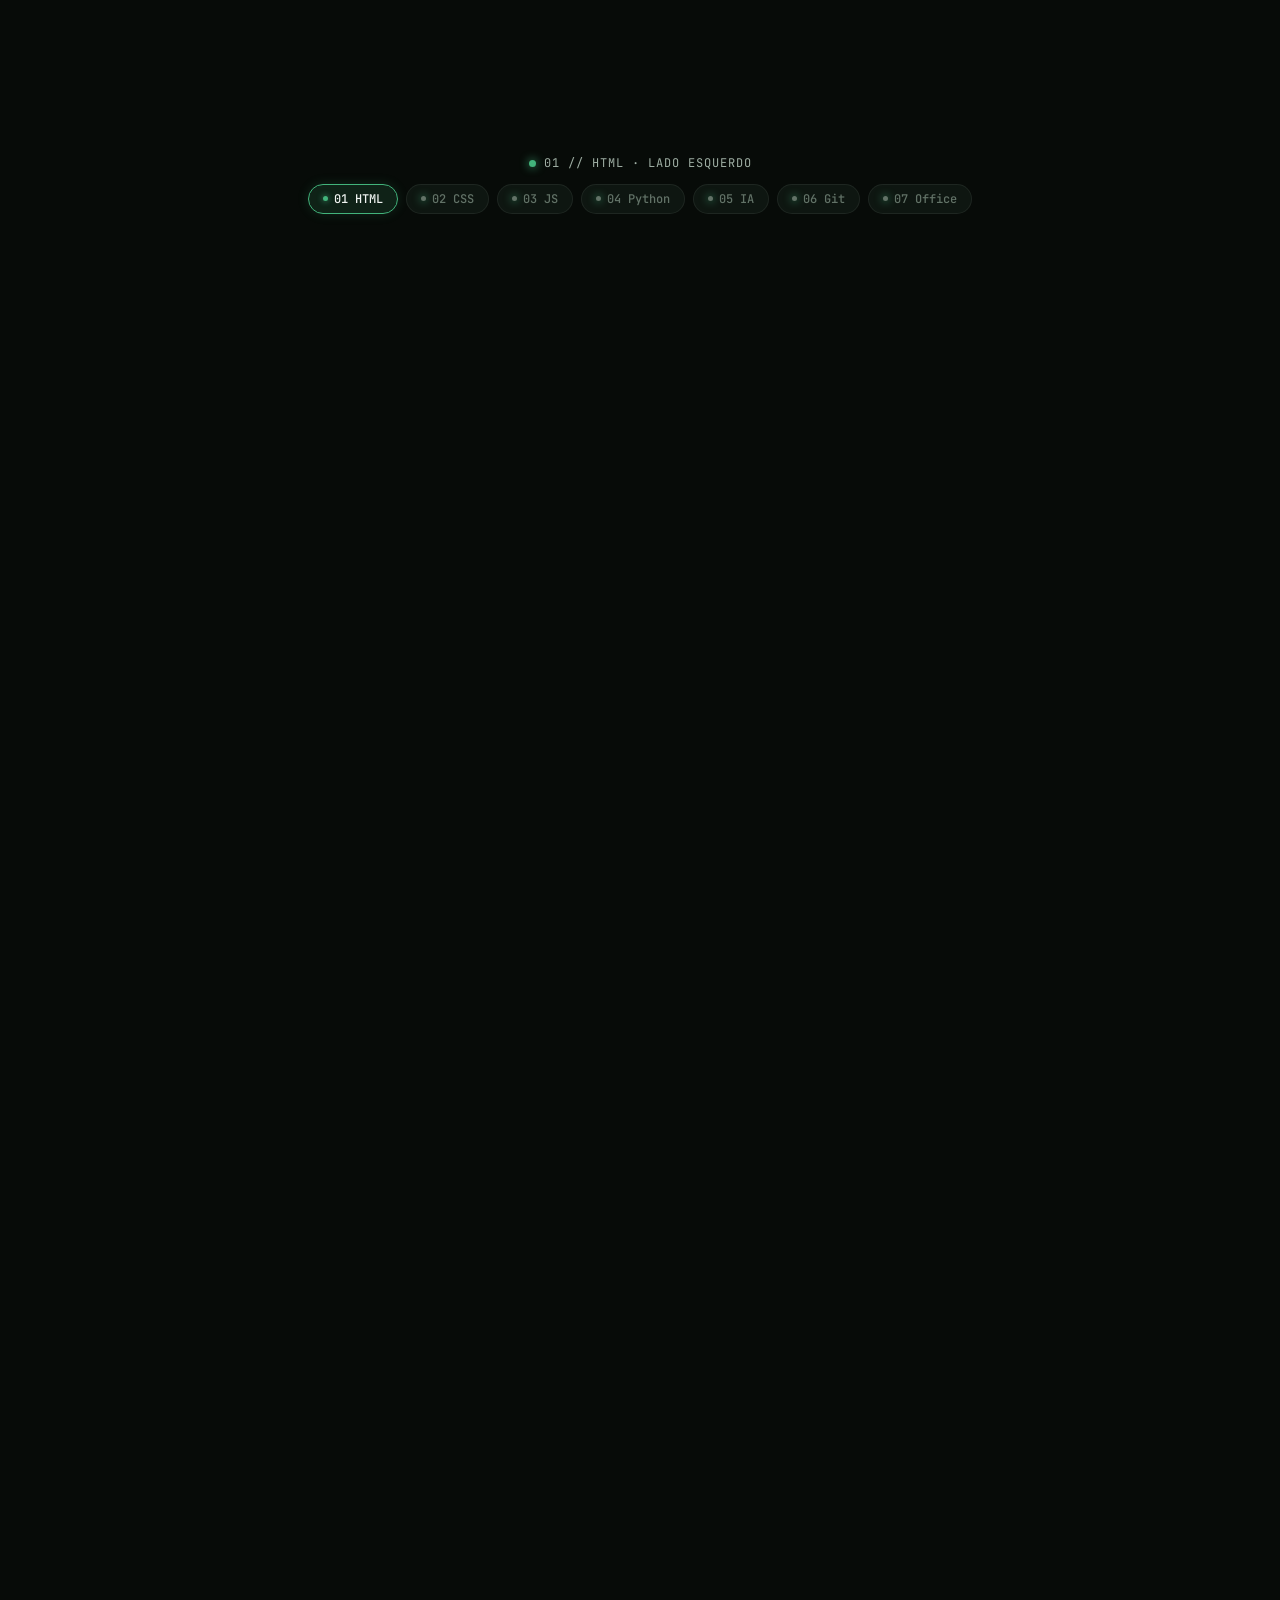
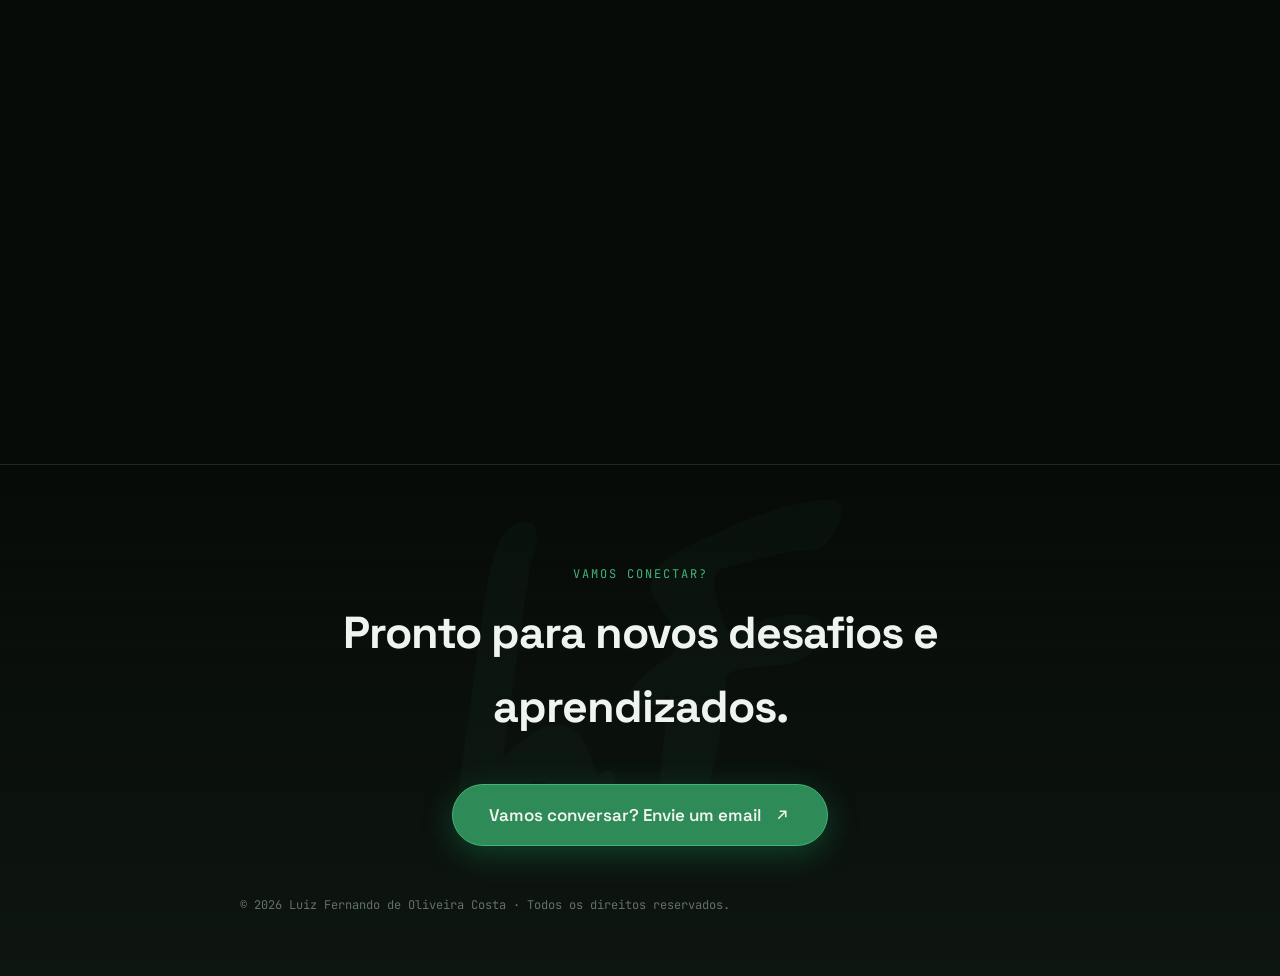
==== commit 559f19ca: "Add files via upload" ====
--- a/index.html
+++ b/index.html
@@ -449,24 +449,24 @@
                   <span class="cinema-tag">PROJETO // 02</span>
                   <span class="cinema-live-indicator"><span class="live-dot"></span> ATIVO</span>
                 </div>
-                <h3 class="cinema-title">Formulário Interativo</h3>
-                <p>Projeto de tela de login com interações</p>
+                <h3 class="cinema-title">Aplicação API JWT</h3>
+                <p>Projeto de interação de API, desenvolvido na escola</p>
+                <p>(com um front-end para demonstração)</p>
                 <div class="cinema-stack">
-                  <span class="stack-chip">HTML</span>
-                  <span class="stack-chip">CSS</span>
-                  <span class="stack-chip">JavaScript</span>
+                  <span class="stack-chip">PYTHON FLASK</span>
+                  
                 </div>
                 <div class="cinema-actions">
-                  <a href="https://formul-rio-interativo.vercel.app/" target="_blank" rel="noopener"
+                  <a href="https://aplicacao-api-smoky.vercel.app/" target="_blank" rel="noopener"
                     class="project-btn project-btn--main" data-cursor-text="VISITAR">
                     <span>Ver projeto</span>
                     <svg class="icon icon--sm" viewBox="0 0 24 24" aria-hidden="true">
                       <path fill="none" stroke="currentColor" stroke-width="1.8" d="M7 17L17 7M9 7h8v8" />
                     </svg>
                   </a>
-                  <a href="https://github.com/lnandocosta2009-ctrl/Formul-rio-interativo" target="_blank" rel="noopener"
+                  <a href="https://github.com/lnandocosta2009-ctrl/Aplica-o-API" target="_blank" rel="noopener"
                     class="project-btn project-btn--code"
-                    aria-label="Ver código do projeto Formulário Interativo no GitHub" data-cursor-text="CÓDIGO">
+                    aria-label="Ver código do projeto Aplicação de API no GitHub" data-cursor-text="CÓDIGO">
                     <svg class="icon" viewBox="0 0 24 24" aria-hidden="true">
                       <path fill="currentColor"
                         d="M12 2a10 10 0 00-3.16 19.5c.5.1.68-.22.68-.48v-1.7c-2.78.6-3.37-1.34-3.37-1.34-.46-1.16-1.11-1.47-1.11-1.47-.9-.62.07-.6.07-.6 1 .07 1.53 1.03 1.53 1.03.9 1.52 2.34 1.08 2.91.83.09-.65.35-1.08.63-1.33-2.22-.25-4.56-1.11-4.56-4.93 0-1.09.39-1.98 1.03-2.68-.1-.25-.45-1.27.1-2.65 0 0 .84-.27 2.75 1.02a9.5 9.5 0 015 0c1.9-1.29 2.75-1.02 2.75-1.02.55 1.38.2 2.4.1 2.65.64.7 1.03 1.59 1.03 2.68 0 3.83-2.34 4.68-4.57 4.92.36.31.68.92.68 1.85v2.74c0 .27.18.58.69.48A10 10 0 0012 2z" />
